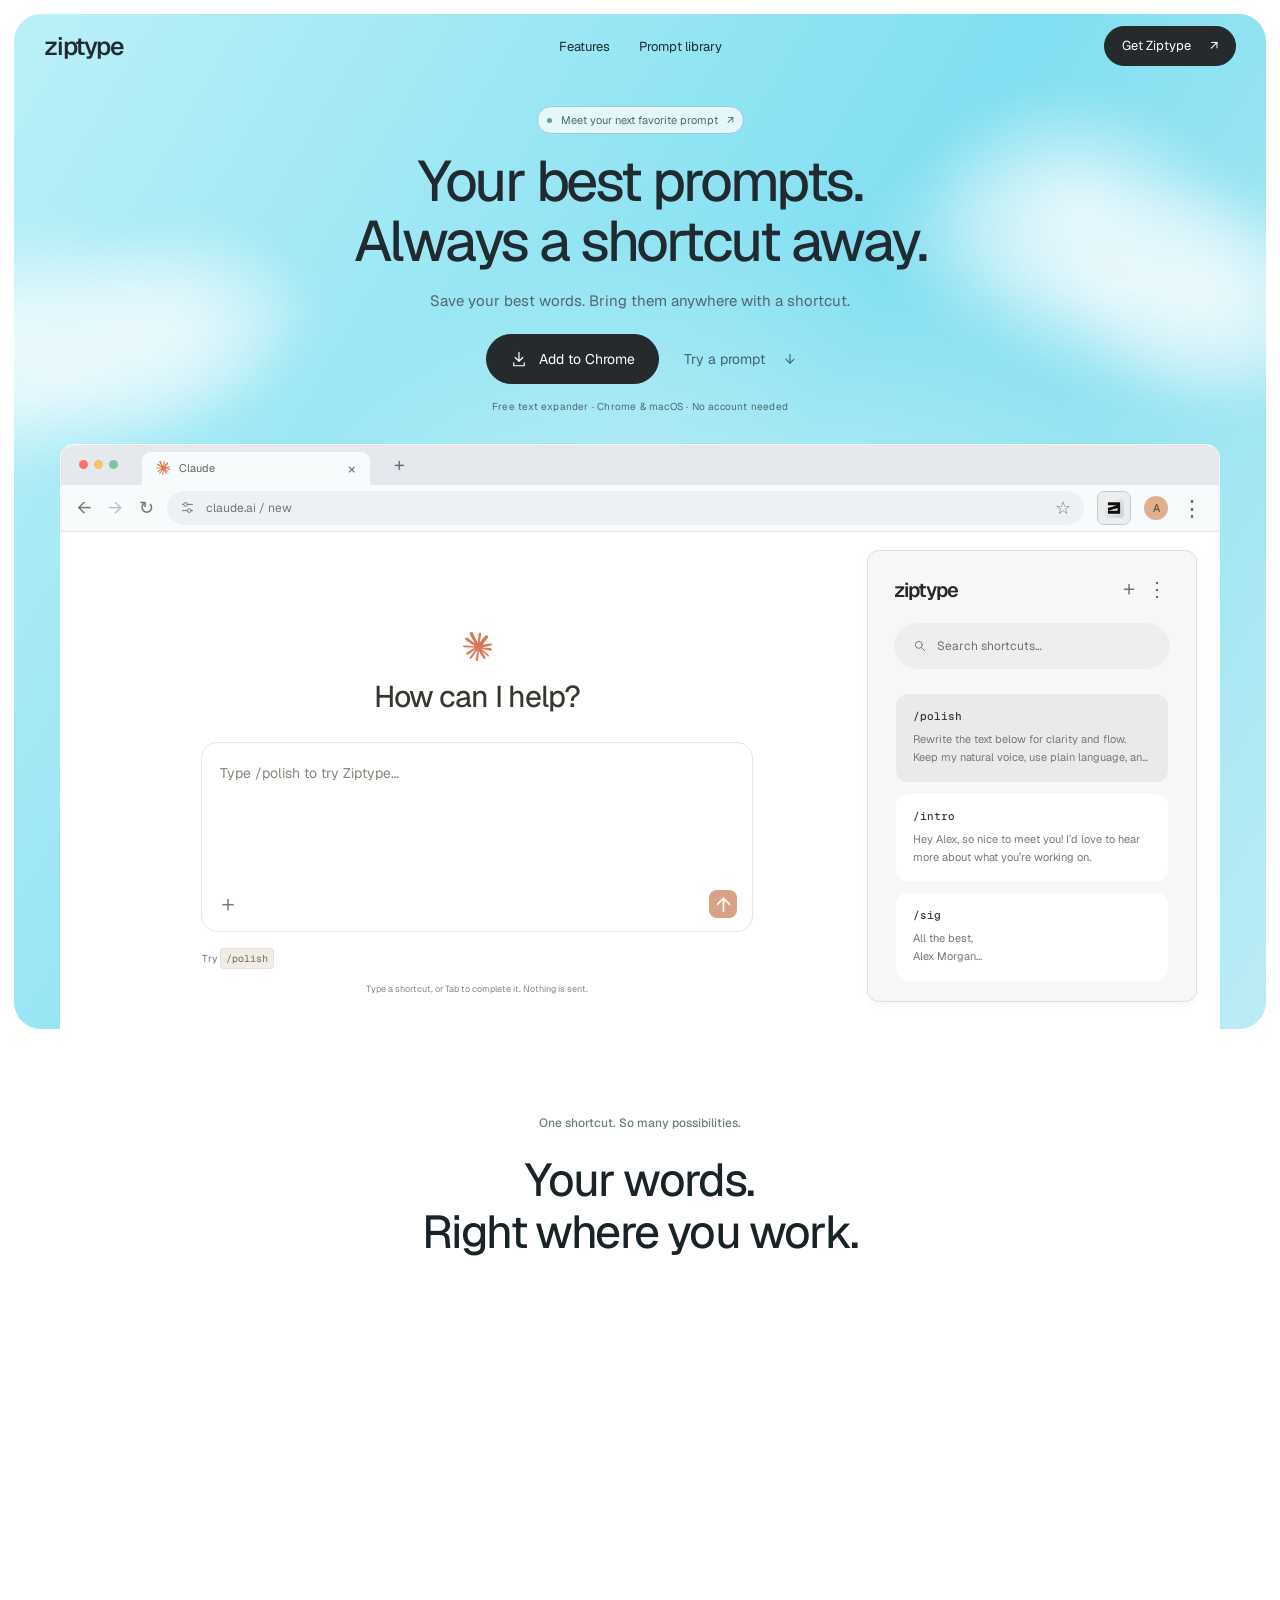
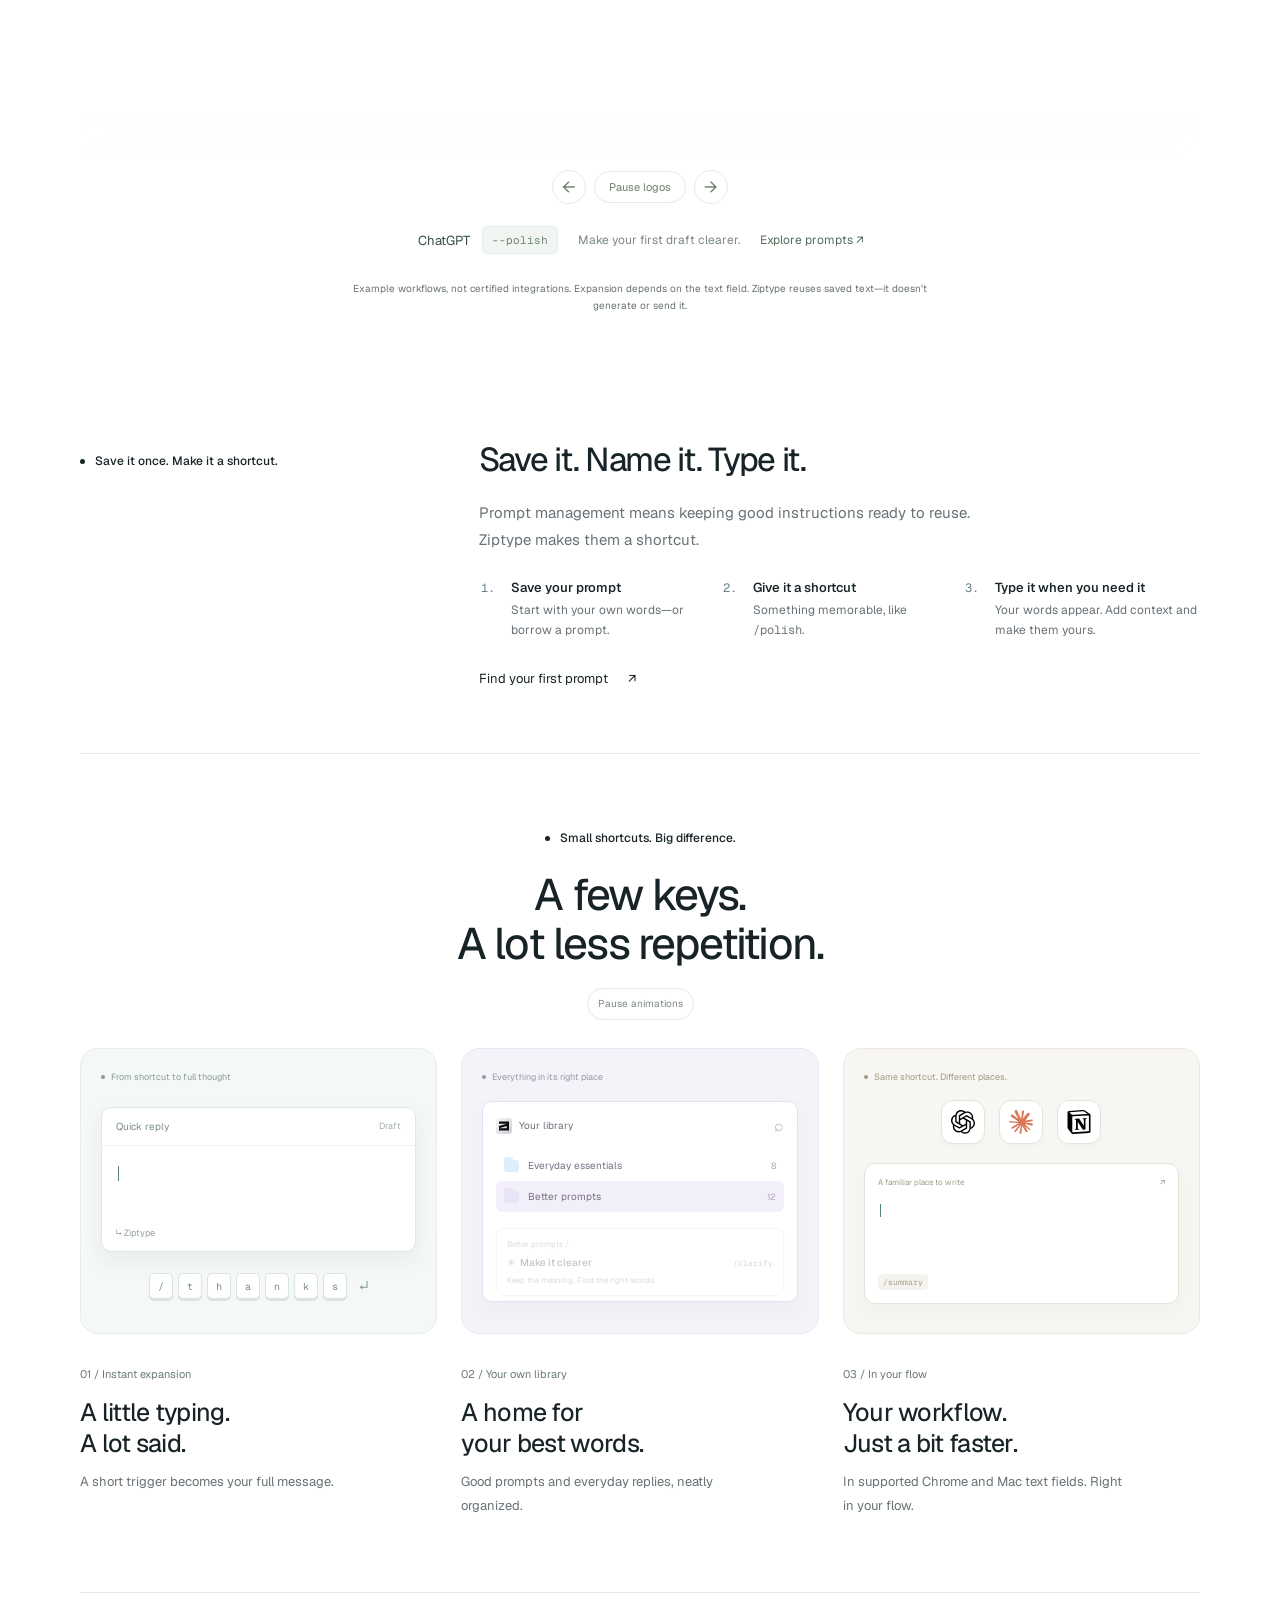
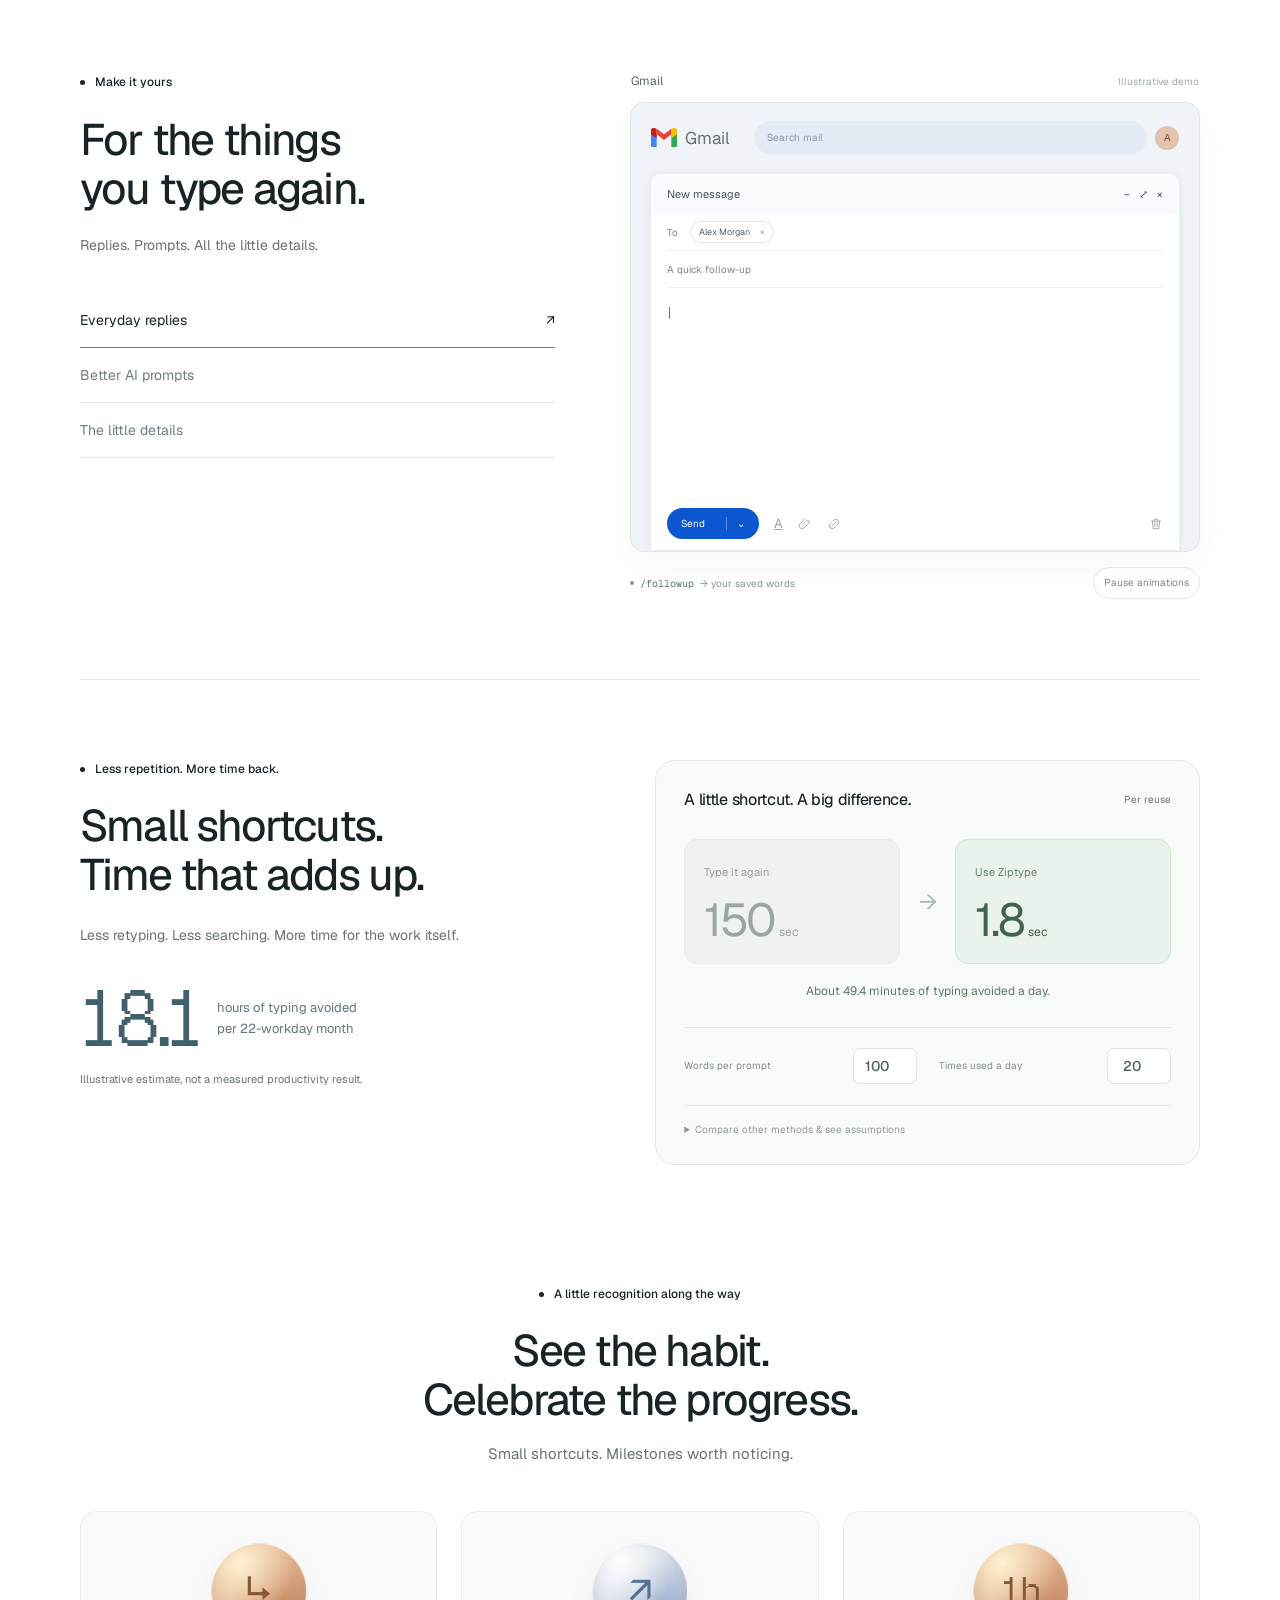
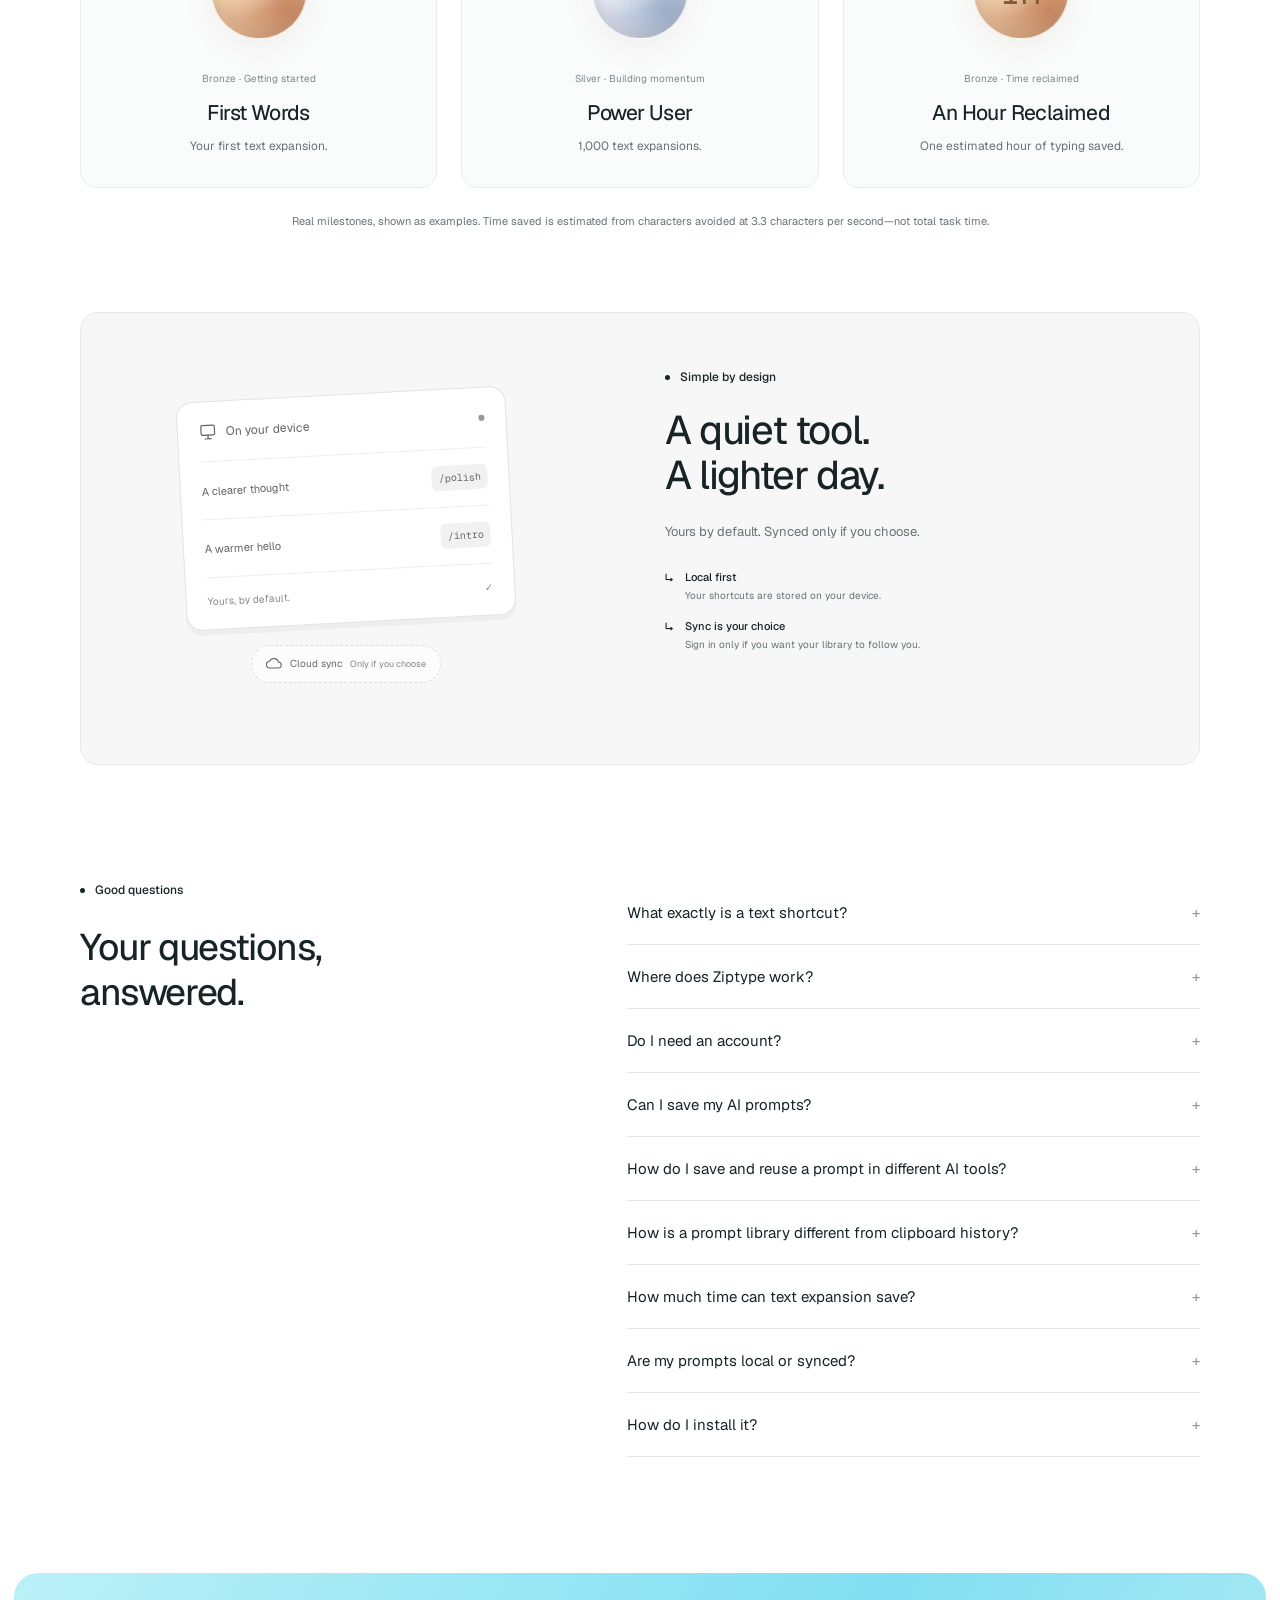
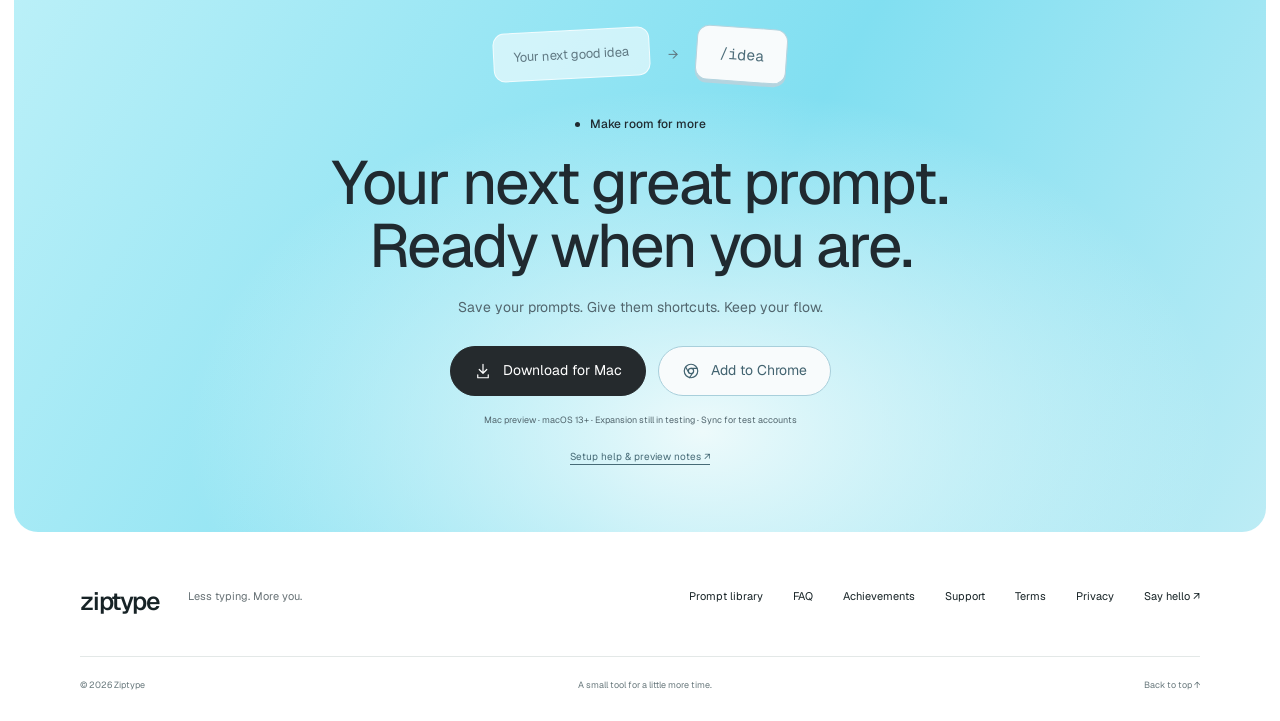
==== index.html @ 4f3566ea "Simplify Mac installer to a compact drag-and-drop layout" ====
<!doctype html>
<html lang="en">
<head>
<meta charset="utf-8"><meta name="viewport" content="width=device-width, initial-scale=1">
<meta name="theme-color" content="#9de8f5">
<title>Ziptype — Free Text Expander & AI Prompt Library</title>
<meta name="description" content="Save AI prompts as shortcuts and reuse them across your workflow. Ziptype is a free text expander for Chrome and macOS, with folders and time-saving stats.">
<meta property="og:title" content="Ziptype — Free Text Expander & AI Prompt Library">
<meta property="og:description" content="Save your best prompts once. Reuse them with a shortcut in supported AI chats, emails, documents, and code editors.">
<meta property="og:type" content="website"><meta property="og:site_name" content="Ziptype">
<meta property="og:url" content="https://ziptype.app/"><meta property="og:image" content="https://ziptype.app/icon.png">
<meta name="twitter:card" content="summary"><meta name="twitter:title" content="Ziptype — Free Text Expander & AI Prompt Library">
<meta name="twitter:description" content="One prompt library. A shortcut to reuse it across your workflow.">
<meta name="twitter:image" content="https://ziptype.app/icon.png">
<meta name="robots" content="index,follow,max-image-preview:large">
<link rel="canonical" href="https://ziptype.app/">
<link rel="preload" href="fonts/Geist-Variable.woff2" as="font" type="font/woff2" crossorigin>
<link rel="icon" href="favicon.png" type="image/png"><link rel="stylesheet" href="style.css"><link rel="stylesheet" href="showcase.css"><script src="navigation.js" defer></script><script src="script.js" defer></script><script src="logo-playground.js" defer></script>
<script type="application/ld+json">
{
  "@context": "https://schema.org",
  "@graph": [
    {
      "@type": "WebSite",
      "@id": "https://ziptype.app/#website",
      "url": "https://ziptype.app/",
      "name": "Ziptype",
      "inLanguage": "en"
    },
    {
      "@type": "SoftwareApplication",
      "@id": "https://ziptype.app/#software",
      "name": "Ziptype",
      "url": "https://ziptype.app/",
      "description": "A free text expander and reusable AI prompt library for Chrome and macOS. Save text as shortcuts, organize it into folders, and track expansions and estimated typing time saved.",
      "applicationCategory": "ProductivityApplication",
      "operatingSystem": "Chrome, macOS",
      "isAccessibleForFree": true,
      "offers": {
        "@type": "Offer",
        "price": "0",
        "priceCurrency": "USD"
      },
      "installUrl": "https://chromewebstore.google.com/detail/fdcgeibjbednamedpidnloapalmmkgka",
      "sameAs": [
        "https://chromewebstore.google.com/detail/fdcgeibjbednamedpidnloapalmmkgka"
      ],
      "featureList": [
        "Text expansion",
        "Reusable AI prompt library",
        "Folders",
        "Optional cloud sync",
        "Estimated typing-time statistics",
        "Achievements"
      ]
    }
  ]
}
</script>
</head>
<body>
<a class="skip-link" href="#main">Skip to content</a>
<main id="main">
<section class="hero sky" aria-labelledby="hero-title">
<div class="cloud cloud-one" aria-hidden="true"></div><div class="cloud cloud-two" aria-hidden="true"></div><div class="cloud cloud-three" aria-hidden="true"></div>
<header class="header">
<a class="wordmark" href="index.html" aria-label="Ziptype home">ziptype</a>
<nav class="desktop-nav" aria-label="Main navigation"><a href="index.html">Features</a><a href="prompts.html">Prompt library</a></nav>
<div class="header-actions"><a class="button button-small" href="#download">Get Ziptype <span aria-hidden="true">↗</span></a><button class="menu-toggle" aria-label="Open menu" aria-expanded="false" aria-controls="mobile-menu"><span></span><span></span></button></div>
<nav class="mobile-nav" id="mobile-menu" aria-label="Mobile navigation" hidden><a href="index.html">Features</a><a href="prompts.html">Prompt library</a><a href="#applications">Your apps</a><a href="#faq">FAQ</a></nav>
</header>
<div class="hero-copy">
<a class="eyebrow-pill" href="prompts.html"><span class="status-dot"></span> Meet your next favorite prompt <span aria-hidden="true">↗</span></a>
<h1 id="hero-title">Your best prompts.<br>Always a shortcut away.</h1>
<p>Save your best words. Bring them anywhere with a shortcut.</p>
<div class="hero-cta"><a class="button" href="https://chromewebstore.google.com/detail/fdcgeibjbednamedpidnloapalmmkgka" data-conversion="chrome_store"><svg class="icon" viewBox="0 0 24 24" aria-hidden="true"><path d="M12 3v12m-5-5 5 5 5-5M5 17v4h14v-4"/></svg> Add to Chrome</a><a class="text-link" href="#demo">Try a prompt <span aria-hidden="true">↓</span></a></div>
<p class="hero-meta">Free text expander · Chrome &amp; macOS · No account needed</p>
</div>
<div class="hero-browser-crop">
<div class="product-window chrome-demo" id="demo" aria-label="Interactive Claude-style page with the Ziptype extension">
<div class="chrome-tabs" aria-hidden="true"><div class="traffic-lights"><i></i><i></i><i></i></div><div class="chrome-tab"><img src="assets/apps/claude-color.svg" alt="" width="14" height="14"> Claude <span>×</span></div><span class="new-tab">+</span></div>
<div class="chrome-toolbar"><div class="chrome-navigation" aria-hidden="true"><span>←</span><span>→</span><span>↻</span></div><div class="chrome-address"><svg class="icon" viewBox="0 0 24 24" aria-hidden="true"><path d="M4 7h16M4 17h16"/><circle cx="9" cy="7" r="3" fill="#edf0f5"/><circle cx="15" cy="17" r="3" fill="#edf0f5"/></svg><span>claude.ai / new</span><span aria-hidden="true">☆</span></div><button id="extension-toggle" class="extension-toggle" aria-expanded="true" aria-controls="extension-popup" aria-label="Close Ziptype extension demo"><img src="favicon.png" alt="" width="20" height="20"></button><span class="chrome-profile" aria-hidden="true">A</span><span class="chrome-more" aria-hidden="true">⋮</span></div>
<div class="chrome-page minimal-claude">
<div class="playground-page"><div class="demo-main">
<img class="claude-spark" src="assets/apps/claude-color.svg" alt="" width="38" height="38"><h2 id="demo-title">How can I help?</h2><span class="sr-only" id="demo-context">Your best prompt, ready to reuse</span>
<div class="message-card"><label class="sr-only" for="demo-editor">Try a shortcut in this demo</label><div class="demo-editor-stack"><div class="demo-ghost" id="demo-ghost" aria-hidden="true" hidden><span id="ghost-before"></span><span id="ghost-text"></span><span id="ghost-after"></span></div><textarea id="demo-editor" spellcheck="false" placeholder="Type /polish to try Ziptype…" aria-describedby="demo-hint demo-disclaimer demo-status"></textarea></div><div class="claude-composer-tools"><span aria-hidden="true">＋</span><button id="accept-suggestion" class="accept-suggestion" hidden><kbd>Tab</kbd> Complete <span aria-hidden="true">↹</span></button><span class="claude-send" aria-hidden="true">↑</span></div></div>
<div class="demo-controls"><p id="demo-hint">Try <kbd>/polish</kbd></p><button id="demo-reset" class="demo-reset" hidden>Try again ↻</button></div><p class="demo-disclaimer" id="demo-disclaimer">Type a shortcut, or Tab to complete it. Nothing is sent.</p><p class="sr-only" id="demo-status" role="status" aria-live="polite"></p>
</div></div>
<aside class="extension-popup original-extension light-extension" id="extension-popup" aria-label="Ziptype extension demo">
<div class="extension-heading"><span><svg viewBox="0 0 160 144" width="20" height="18" aria-hidden="true"><path d="M124.731 0V.051H0v35.987h124.731L0 72.026V144h124.731v-.051H160V0ZM0 108.013l124.731-35.987v35.987Z" fill="currentColor"/></svg>ziptype</span><div class="extension-header-tools"><span aria-hidden="true"><svg class="icon" viewBox="0 0 24 24"><circle cx="12" cy="8" r="4"/><path d="M4 21v-2a6 6 0 0 1 6-6h4a6 6 0 0 1 6 6v2"/></svg></span><a href="#achievements" aria-label="View Ziptype achievements"><svg class="icon" viewBox="0 0 24 24" aria-hidden="true"><path d="M7 3h10v6a5 5 0 0 1-10 0V3Zm0 2H3v3a4 4 0 0 0 4 4m10-7h4v3a4 4 0 0 1-4 4M12 14v6m-5 1h10"/></svg></a><span aria-hidden="true">＋</span><button id="extension-more" class="icon-button" aria-label="Extension preview options" aria-expanded="false" aria-controls="extension-menu">⋮</button></div>
<div class="extension-menu" id="extension-menu" hidden><a href="prompts.html">Browse prompt library ↗</a><button id="extension-close">Close preview</button></div></div>
<div class="extension-search"><svg class="icon" viewBox="0 0 24 24" aria-hidden="true"><circle cx="10" cy="10" r="6"/><path d="m15 15 5 5"/></svg><input id="snippet-search" type="search" placeholder="Search shortcuts…" aria-label="Search demo shortcuts" autocomplete="off"></div>
<span class="sr-only" id="snippet-count" role="status">3 saved</span>
<div class="extension-library">
<div class="snippet-list" aria-label="Choose an example"><button class="snippet active" data-example="prompt" aria-pressed="true"><code>/polish</code><span>Rewrite the text below for clarity and flow. Keep my natural voice, use plain language, and make every sentence earn its place.</span></button><button class="snippet" data-example="intro" aria-pressed="false"><code>/intro</code><span>Hey Alex, so nice to meet you! I’d love to hear more about what you’re working on.</span></button><button class="snippet" data-example="signature" aria-pressed="false"><code>/sig</code><span>All the best,<br>Alex Morgan<br>Product Designer</span></button></div>
<p class="search-empty" id="snippet-empty" hidden>No shortcuts found.</p></div>
<div class="extension-demo-label">Preview · Select a shortcut to try it</div>
</aside></div></div></div>
</section>

<section class="applications section-wrap" id="applications" aria-labelledby="applications-title">
<div class="section-heading"><div class="section-label">One shortcut. So many possibilities.</div><h2 id="applications-title">Your words.<br>Right where you work.</h2></div>
<div class="logo-playground logo-marquee" id="logo-playground" role="region" tabindex="0" aria-label="Apps and creative tools. Use left and right arrows to browse."><div class="logo-scene"><div class="logo-lane"><div class="logo-track" style="--duration:55s"><ul class="logo-set" aria-label="AI tools"><li><button class="warp-tile is-selected" data-app-name="ChatGPT" data-category="writing" data-shortcut="--polish" data-description="Make your first draft clearer." aria-label="ChatGPT prompt example" aria-pressed="true"><span class="tile-surface"><img src="assets/apps/openai.svg" alt="" width="48" height="48" loading="lazy"><span class="tile-tooltip">ChatGPT</span></span></button></li><li><button class="warp-tile " data-app-name="Claude" data-category="writing" data-shortcut="--outline" data-description="Give your next idea a little structure." aria-label="Claude prompt example" aria-pressed="false"><span class="tile-surface"><img src="assets/apps/claude-color.svg" alt="" width="48" height="48" loading="lazy"><span class="tile-tooltip">Claude</span></span></button></li><li><button class="warp-tile " data-app-name="Gemini" data-category="research" data-shortcut="--research" data-description="Turn a big question into a research plan." aria-label="Gemini prompt example" aria-pressed="false"><span class="tile-surface"><img src="assets/apps/gemini-color.svg" alt="" width="48" height="48" loading="lazy"><span class="tile-tooltip">Gemini</span></span></button></li><li><button class="warp-tile " data-app-name="Perplexity" data-category="research" data-shortcut="--sources" data-description="Ask for evidence, not just an answer." aria-label="Perplexity prompt example" aria-pressed="false"><span class="tile-surface"><img src="assets/apps/perplexity-color.svg" alt="" width="48" height="48" loading="lazy"><span class="tile-tooltip">Perplexity</span></span></button></li><li><button class="warp-tile " data-app-name="Poe" data-category="writing" data-shortcut="--tone" data-description="Keep your voice across different models." aria-label="Poe prompt example" aria-pressed="false"><span class="tile-surface"><img src="assets/apps/poe-color.svg" alt="" width="48" height="48" loading="lazy"><span class="tile-tooltip">Poe</span></span></button></li><li><button class="warp-tile " data-app-name="OpenRouter" data-category="code" data-shortcut="--review" data-description="Carry your code-review checklist between models." aria-label="OpenRouter prompt example" aria-pressed="false"><span class="tile-surface"><img src="assets/apps/openrouter.svg" alt="" width="48" height="48" loading="lazy"><span class="tile-tooltip">OpenRouter</span></span></button></li></ul><ul class="logo-set logo-duplicate" aria-hidden="true"><li><button tabindex="-1" class="warp-tile is-selected" data-app-name="ChatGPT" data-category="writing" data-shortcut="--polish" data-description="Make your first draft clearer." aria-label="ChatGPT prompt example" aria-pressed="true"><span class="tile-surface"><img src="assets/apps/openai.svg" alt="" width="48" height="48" loading="lazy"><span class="tile-tooltip">ChatGPT</span></span></button></li><li><button tabindex="-1" class="warp-tile " data-app-name="Claude" data-category="writing" data-shortcut="--outline" data-description="Give your next idea a little structure." aria-label="Claude prompt example" aria-pressed="false"><span class="tile-surface"><img src="assets/apps/claude-color.svg" alt="" width="48" height="48" loading="lazy"><span class="tile-tooltip">Claude</span></span></button></li><li><button tabindex="-1" class="warp-tile " data-app-name="Gemini" data-category="research" data-shortcut="--research" data-description="Turn a big question into a research plan." aria-label="Gemini prompt example" aria-pressed="false"><span class="tile-surface"><img src="assets/apps/gemini-color.svg" alt="" width="48" height="48" loading="lazy"><span class="tile-tooltip">Gemini</span></span></button></li><li><button tabindex="-1" class="warp-tile " data-app-name="Perplexity" data-category="research" data-shortcut="--sources" data-description="Ask for evidence, not just an answer." aria-label="Perplexity prompt example" aria-pressed="false"><span class="tile-surface"><img src="assets/apps/perplexity-color.svg" alt="" width="48" height="48" loading="lazy"><span class="tile-tooltip">Perplexity</span></span></button></li><li><button tabindex="-1" class="warp-tile " data-app-name="Poe" data-category="writing" data-shortcut="--tone" data-description="Keep your voice across different models." aria-label="Poe prompt example" aria-pressed="false"><span class="tile-surface"><img src="assets/apps/poe-color.svg" alt="" width="48" height="48" loading="lazy"><span class="tile-tooltip">Poe</span></span></button></li><li><button tabindex="-1" class="warp-tile " data-app-name="OpenRouter" data-category="code" data-shortcut="--review" data-description="Carry your code-review checklist between models." aria-label="OpenRouter prompt example" aria-pressed="false"><span class="tile-surface"><img src="assets/apps/openrouter.svg" alt="" width="48" height="48" loading="lazy"><span class="tile-tooltip">OpenRouter</span></span></button></li></ul><ul class="logo-set logo-duplicate" aria-hidden="true"><li><button tabindex="-1" class="warp-tile is-selected" data-app-name="ChatGPT" data-category="writing" data-shortcut="--polish" data-description="Make your first draft clearer." aria-label="ChatGPT prompt example" aria-pressed="true"><span class="tile-surface"><img src="assets/apps/openai.svg" alt="" width="48" height="48" loading="lazy"><span class="tile-tooltip">ChatGPT</span></span></button></li><li><button tabindex="-1" class="warp-tile " data-app-name="Claude" data-category="writing" data-shortcut="--outline" data-description="Give your next idea a little structure." aria-label="Claude prompt example" aria-pressed="false"><span class="tile-surface"><img src="assets/apps/claude-color.svg" alt="" width="48" height="48" loading="lazy"><span class="tile-tooltip">Claude</span></span></button></li><li><button tabindex="-1" class="warp-tile " data-app-name="Gemini" data-category="research" data-shortcut="--research" data-description="Turn a big question into a research plan." aria-label="Gemini prompt example" aria-pressed="false"><span class="tile-surface"><img src="assets/apps/gemini-color.svg" alt="" width="48" height="48" loading="lazy"><span class="tile-tooltip">Gemini</span></span></button></li><li><button tabindex="-1" class="warp-tile " data-app-name="Perplexity" data-category="research" data-shortcut="--sources" data-description="Ask for evidence, not just an answer." aria-label="Perplexity prompt example" aria-pressed="false"><span class="tile-surface"><img src="assets/apps/perplexity-color.svg" alt="" width="48" height="48" loading="lazy"><span class="tile-tooltip">Perplexity</span></span></button></li><li><button tabindex="-1" class="warp-tile " data-app-name="Poe" data-category="writing" data-shortcut="--tone" data-description="Keep your voice across different models." aria-label="Poe prompt example" aria-pressed="false"><span class="tile-surface"><img src="assets/apps/poe-color.svg" alt="" width="48" height="48" loading="lazy"><span class="tile-tooltip">Poe</span></span></button></li><li><button tabindex="-1" class="warp-tile " data-app-name="OpenRouter" data-category="code" data-shortcut="--review" data-description="Carry your code-review checklist between models." aria-label="OpenRouter prompt example" aria-pressed="false"><span class="tile-surface"><img src="assets/apps/openrouter.svg" alt="" width="48" height="48" loading="lazy"><span class="tile-tooltip">OpenRouter</span></span></button></li></ul></div></div><div class="logo-lane"><div class="logo-track" style="--duration:67s"><ul class="logo-set" aria-label="Creative tools"><li><button class="warp-tile" data-app-name="Picsart" data-category="image" data-shortcut="--artdirection" data-description="Keep your creative direction ready." aria-label="Picsart prompt example" aria-pressed="false"><span class="tile-surface"><img src="assets/apps/picsart.svg" alt="" width="48" height="48" loading="lazy"><span class="tile-tooltip">Picsart</span></span></button></li><li><button class="warp-tile" data-app-name="OpenArt" data-category="image" data-shortcut="--portrait" data-description="Start with a reusable visual brief." aria-label="OpenArt prompt example" aria-pressed="false"><span class="tile-surface"><img src="assets/apps/openart.svg" alt="" width="48" height="48" loading="lazy"><span class="tile-tooltip">OpenArt</span></span></button></li><li><button class="warp-tile" data-app-name="Recraft" data-category="image" data-shortcut="--productshot" data-description="Give your next design a consistent starting point." aria-label="Recraft prompt example" aria-pressed="false"><span class="tile-surface"><img src="assets/apps/recraft.svg" alt="" width="48" height="48" loading="lazy"><span class="tile-tooltip">Recraft</span></span></button></li><li><button class="warp-tile" data-app-name="Ideogram" data-category="image" data-shortcut="--artdirection" data-description="Reuse your favorite visual direction." aria-label="Ideogram prompt example" aria-pressed="false"><span class="tile-surface"><img src="assets/apps/ideogram.svg" alt="" width="48" height="48" loading="lazy"><span class="tile-tooltip">Ideogram</span></span></button></li><li><button class="warp-tile " data-app-name="Midjourney" data-category="image" data-shortcut="--portrait" data-description="Keep a favorite visual direction ready." aria-label="Midjourney prompt example" aria-pressed="false"><span class="tile-surface"><img src="assets/apps/midjourney.svg" alt="" width="48" height="48" loading="lazy"><span class="tile-tooltip">Midjourney</span></span></button></li><li><button class="warp-tile " data-app-name="FLUX" data-category="image" data-shortcut="--productshot" data-description="Reuse a detailed product-photography brief." aria-label="FLUX prompt example" aria-pressed="false"><span class="tile-surface"><img src="assets/apps/flux.svg" alt="" width="48" height="48" loading="lazy"><span class="tile-tooltip">FLUX</span></span></button></li><li><button class="warp-tile " data-app-name="Runway" data-category="video" data-shortcut="--shot" data-description="Start with a clear camera and motion brief." aria-label="Runway prompt example" aria-pressed="false"><span class="tile-surface"><img src="assets/apps/runway.svg" alt="" width="48" height="48" loading="lazy"><span class="tile-tooltip">Runway</span></span></button></li><li><button class="warp-tile " data-app-name="Kling" data-category="video" data-shortcut="--motion" data-description="Describe the movement. Keep the details." aria-label="Kling prompt example" aria-pressed="false"><span class="tile-surface"><img src="assets/apps/kling-color.svg" alt="" width="48" height="48" loading="lazy"><span class="tile-tooltip">Kling</span></span></button></li></ul><ul class="logo-set logo-duplicate" aria-hidden="true"><li><button tabindex="-1" class="warp-tile" data-app-name="Picsart" data-category="image" data-shortcut="--artdirection" data-description="Keep your creative direction ready." aria-label="Picsart prompt example" aria-pressed="false"><span class="tile-surface"><img src="assets/apps/picsart.svg" alt="" width="48" height="48" loading="lazy"><span class="tile-tooltip">Picsart</span></span></button></li><li><button tabindex="-1" class="warp-tile" data-app-name="OpenArt" data-category="image" data-shortcut="--portrait" data-description="Start with a reusable visual brief." aria-label="OpenArt prompt example" aria-pressed="false"><span class="tile-surface"><img src="assets/apps/openart.svg" alt="" width="48" height="48" loading="lazy"><span class="tile-tooltip">OpenArt</span></span></button></li><li><button tabindex="-1" class="warp-tile" data-app-name="Recraft" data-category="image" data-shortcut="--productshot" data-description="Give your next design a consistent starting point." aria-label="Recraft prompt example" aria-pressed="false"><span class="tile-surface"><img src="assets/apps/recraft.svg" alt="" width="48" height="48" loading="lazy"><span class="tile-tooltip">Recraft</span></span></button></li><li><button tabindex="-1" class="warp-tile" data-app-name="Ideogram" data-category="image" data-shortcut="--artdirection" data-description="Reuse your favorite visual direction." aria-label="Ideogram prompt example" aria-pressed="false"><span class="tile-surface"><img src="assets/apps/ideogram.svg" alt="" width="48" height="48" loading="lazy"><span class="tile-tooltip">Ideogram</span></span></button></li><li><button tabindex="-1" class="warp-tile " data-app-name="Midjourney" data-category="image" data-shortcut="--portrait" data-description="Keep a favorite visual direction ready." aria-label="Midjourney prompt example" aria-pressed="false"><span class="tile-surface"><img src="assets/apps/midjourney.svg" alt="" width="48" height="48" loading="lazy"><span class="tile-tooltip">Midjourney</span></span></button></li><li><button tabindex="-1" class="warp-tile " data-app-name="FLUX" data-category="image" data-shortcut="--productshot" data-description="Reuse a detailed product-photography brief." aria-label="FLUX prompt example" aria-pressed="false"><span class="tile-surface"><img src="assets/apps/flux.svg" alt="" width="48" height="48" loading="lazy"><span class="tile-tooltip">FLUX</span></span></button></li><li><button tabindex="-1" class="warp-tile " data-app-name="Runway" data-category="video" data-shortcut="--shot" data-description="Start with a clear camera and motion brief." aria-label="Runway prompt example" aria-pressed="false"><span class="tile-surface"><img src="assets/apps/runway.svg" alt="" width="48" height="48" loading="lazy"><span class="tile-tooltip">Runway</span></span></button></li><li><button tabindex="-1" class="warp-tile " data-app-name="Kling" data-category="video" data-shortcut="--motion" data-description="Describe the movement. Keep the details." aria-label="Kling prompt example" aria-pressed="false"><span class="tile-surface"><img src="assets/apps/kling-color.svg" alt="" width="48" height="48" loading="lazy"><span class="tile-tooltip">Kling</span></span></button></li></ul><ul class="logo-set logo-duplicate" aria-hidden="true"><li><button tabindex="-1" class="warp-tile" data-app-name="Picsart" data-category="image" data-shortcut="--artdirection" data-description="Keep your creative direction ready." aria-label="Picsart prompt example" aria-pressed="false"><span class="tile-surface"><img src="assets/apps/picsart.svg" alt="" width="48" height="48" loading="lazy"><span class="tile-tooltip">Picsart</span></span></button></li><li><button tabindex="-1" class="warp-tile" data-app-name="OpenArt" data-category="image" data-shortcut="--portrait" data-description="Start with a reusable visual brief." aria-label="OpenArt prompt example" aria-pressed="false"><span class="tile-surface"><img src="assets/apps/openart.svg" alt="" width="48" height="48" loading="lazy"><span class="tile-tooltip">OpenArt</span></span></button></li><li><button tabindex="-1" class="warp-tile" data-app-name="Recraft" data-category="image" data-shortcut="--productshot" data-description="Give your next design a consistent starting point." aria-label="Recraft prompt example" aria-pressed="false"><span class="tile-surface"><img src="assets/apps/recraft.svg" alt="" width="48" height="48" loading="lazy"><span class="tile-tooltip">Recraft</span></span></button></li><li><button tabindex="-1" class="warp-tile" data-app-name="Ideogram" data-category="image" data-shortcut="--artdirection" data-description="Reuse your favorite visual direction." aria-label="Ideogram prompt example" aria-pressed="false"><span class="tile-surface"><img src="assets/apps/ideogram.svg" alt="" width="48" height="48" loading="lazy"><span class="tile-tooltip">Ideogram</span></span></button></li><li><button tabindex="-1" class="warp-tile " data-app-name="Midjourney" data-category="image" data-shortcut="--portrait" data-description="Keep a favorite visual direction ready." aria-label="Midjourney prompt example" aria-pressed="false"><span class="tile-surface"><img src="assets/apps/midjourney.svg" alt="" width="48" height="48" loading="lazy"><span class="tile-tooltip">Midjourney</span></span></button></li><li><button tabindex="-1" class="warp-tile " data-app-name="FLUX" data-category="image" data-shortcut="--productshot" data-description="Reuse a detailed product-photography brief." aria-label="FLUX prompt example" aria-pressed="false"><span class="tile-surface"><img src="assets/apps/flux.svg" alt="" width="48" height="48" loading="lazy"><span class="tile-tooltip">FLUX</span></span></button></li><li><button tabindex="-1" class="warp-tile " data-app-name="Runway" data-category="video" data-shortcut="--shot" data-description="Start with a clear camera and motion brief." aria-label="Runway prompt example" aria-pressed="false"><span class="tile-surface"><img src="assets/apps/runway.svg" alt="" width="48" height="48" loading="lazy"><span class="tile-tooltip">Runway</span></span></button></li><li><button tabindex="-1" class="warp-tile " data-app-name="Kling" data-category="video" data-shortcut="--motion" data-description="Describe the movement. Keep the details." aria-label="Kling prompt example" aria-pressed="false"><span class="tile-surface"><img src="assets/apps/kling-color.svg" alt="" width="48" height="48" loading="lazy"><span class="tile-tooltip">Kling</span></span></button></li></ul></div></div><div class="logo-lane"><div class="logo-track" style="--duration:61s"><ul class="logo-set" aria-label="Everyday apps"><li><button class="warp-tile " data-app-name="Suno" data-category="audio" data-shortcut="--music" data-description="Keep your sound, mood, and arrangement in reach." aria-label="Suno prompt example" aria-pressed="false"><span class="tile-surface"><img src="assets/apps/suno.svg" alt="" width="48" height="48" loading="lazy"><span class="tile-tooltip">Suno</span></span></button></li><li><button class="warp-tile " data-app-name="ElevenLabs" data-category="audio" data-shortcut="--voice" data-description="Bring a consistent voice brief to your next script." aria-label="ElevenLabs prompt example" aria-pressed="false"><span class="tile-surface"><img src="assets/apps/elevenlabs.svg" alt="" width="48" height="48" loading="lazy"><span class="tile-tooltip">ElevenLabs</span></span></button></li><li><button class="warp-tile " data-app-name="Cursor" data-category="code" data-shortcut="--debug" data-description="Get from an error to a testable explanation." aria-label="Cursor prompt example" aria-pressed="false"><span class="tile-surface"><img src="assets/apps/cursor.svg" alt="" width="48" height="48" loading="lazy"><span class="tile-tooltip">Cursor</span></span></button></li><li><button class="warp-tile " data-app-name="Copilot" data-category="code" data-shortcut="--tests" data-description="Ask for the edge cases worth testing." aria-label="Copilot prompt example" aria-pressed="false"><span class="tile-surface"><img src="assets/apps/copilot-color.svg" alt="" width="48" height="48" loading="lazy"><span class="tile-tooltip">Copilot</span></span></button></li><li><button class="warp-tile " data-app-name="Notion" data-category="work" data-shortcut="--meeting" data-description="Turn rough meeting notes into clear next steps." aria-label="Notion prompt example" aria-pressed="false"><span class="tile-surface"><img src="assets/apps/notion.svg" alt="" width="48" height="48" loading="lazy"><span class="tile-tooltip">Notion</span></span></button></li><li><button class="warp-tile " data-app-name="Gmail" data-category="work" data-shortcut="--reply" data-description="A thoughtful reply without starting from zero." aria-label="Gmail prompt example" aria-pressed="false"><span class="tile-surface"><img src="assets/apps/gmail.svg" alt="" width="48" height="48" loading="lazy"><span class="tile-tooltip">Gmail</span></span></button></li><li><button class="warp-tile " data-app-name="Google Docs" data-category="writing" data-shortcut="--shorten" data-description="Say the same thing in fewer words." aria-label="Google Docs prompt example" aria-pressed="false"><span class="tile-surface"><img src="assets/apps/google-docs.svg" alt="" width="48" height="48" loading="lazy"><span class="tile-tooltip">Google Docs</span></span></button></li><li><button class="warp-tile " data-app-name="Figma" data-category="work" data-shortcut="--brief" data-description="Give your next project a clearer brief." aria-label="Figma prompt example" aria-pressed="false"><span class="tile-surface"><img src="assets/apps/figma-color.svg" alt="" width="48" height="48" loading="lazy"><span class="tile-tooltip">Figma</span></span></button></li></ul><ul class="logo-set logo-duplicate" aria-hidden="true"><li><button tabindex="-1" class="warp-tile " data-app-name="Suno" data-category="audio" data-shortcut="--music" data-description="Keep your sound, mood, and arrangement in reach." aria-label="Suno prompt example" aria-pressed="false"><span class="tile-surface"><img src="assets/apps/suno.svg" alt="" width="48" height="48" loading="lazy"><span class="tile-tooltip">Suno</span></span></button></li><li><button tabindex="-1" class="warp-tile " data-app-name="ElevenLabs" data-category="audio" data-shortcut="--voice" data-description="Bring a consistent voice brief to your next script." aria-label="ElevenLabs prompt example" aria-pressed="false"><span class="tile-surface"><img src="assets/apps/elevenlabs.svg" alt="" width="48" height="48" loading="lazy"><span class="tile-tooltip">ElevenLabs</span></span></button></li><li><button tabindex="-1" class="warp-tile " data-app-name="Cursor" data-category="code" data-shortcut="--debug" data-description="Get from an error to a testable explanation." aria-label="Cursor prompt example" aria-pressed="false"><span class="tile-surface"><img src="assets/apps/cursor.svg" alt="" width="48" height="48" loading="lazy"><span class="tile-tooltip">Cursor</span></span></button></li><li><button tabindex="-1" class="warp-tile " data-app-name="Copilot" data-category="code" data-shortcut="--tests" data-description="Ask for the edge cases worth testing." aria-label="Copilot prompt example" aria-pressed="false"><span class="tile-surface"><img src="assets/apps/copilot-color.svg" alt="" width="48" height="48" loading="lazy"><span class="tile-tooltip">Copilot</span></span></button></li><li><button tabindex="-1" class="warp-tile " data-app-name="Notion" data-category="work" data-shortcut="--meeting" data-description="Turn rough meeting notes into clear next steps." aria-label="Notion prompt example" aria-pressed="false"><span class="tile-surface"><img src="assets/apps/notion.svg" alt="" width="48" height="48" loading="lazy"><span class="tile-tooltip">Notion</span></span></button></li><li><button tabindex="-1" class="warp-tile " data-app-name="Gmail" data-category="work" data-shortcut="--reply" data-description="A thoughtful reply without starting from zero." aria-label="Gmail prompt example" aria-pressed="false"><span class="tile-surface"><img src="assets/apps/gmail.svg" alt="" width="48" height="48" loading="lazy"><span class="tile-tooltip">Gmail</span></span></button></li><li><button tabindex="-1" class="warp-tile " data-app-name="Google Docs" data-category="writing" data-shortcut="--shorten" data-description="Say the same thing in fewer words." aria-label="Google Docs prompt example" aria-pressed="false"><span class="tile-surface"><img src="assets/apps/google-docs.svg" alt="" width="48" height="48" loading="lazy"><span class="tile-tooltip">Google Docs</span></span></button></li><li><button tabindex="-1" class="warp-tile " data-app-name="Figma" data-category="work" data-shortcut="--brief" data-description="Give your next project a clearer brief." aria-label="Figma prompt example" aria-pressed="false"><span class="tile-surface"><img src="assets/apps/figma-color.svg" alt="" width="48" height="48" loading="lazy"><span class="tile-tooltip">Figma</span></span></button></li></ul><ul class="logo-set logo-duplicate" aria-hidden="true"><li><button tabindex="-1" class="warp-tile " data-app-name="Suno" data-category="audio" data-shortcut="--music" data-description="Keep your sound, mood, and arrangement in reach." aria-label="Suno prompt example" aria-pressed="false"><span class="tile-surface"><img src="assets/apps/suno.svg" alt="" width="48" height="48" loading="lazy"><span class="tile-tooltip">Suno</span></span></button></li><li><button tabindex="-1" class="warp-tile " data-app-name="ElevenLabs" data-category="audio" data-shortcut="--voice" data-description="Bring a consistent voice brief to your next script." aria-label="ElevenLabs prompt example" aria-pressed="false"><span class="tile-surface"><img src="assets/apps/elevenlabs.svg" alt="" width="48" height="48" loading="lazy"><span class="tile-tooltip">ElevenLabs</span></span></button></li><li><button tabindex="-1" class="warp-tile " data-app-name="Cursor" data-category="code" data-shortcut="--debug" data-description="Get from an error to a testable explanation." aria-label="Cursor prompt example" aria-pressed="false"><span class="tile-surface"><img src="assets/apps/cursor.svg" alt="" width="48" height="48" loading="lazy"><span class="tile-tooltip">Cursor</span></span></button></li><li><button tabindex="-1" class="warp-tile " data-app-name="Copilot" data-category="code" data-shortcut="--tests" data-description="Ask for the edge cases worth testing." aria-label="Copilot prompt example" aria-pressed="false"><span class="tile-surface"><img src="assets/apps/copilot-color.svg" alt="" width="48" height="48" loading="lazy"><span class="tile-tooltip">Copilot</span></span></button></li><li><button tabindex="-1" class="warp-tile " data-app-name="Notion" data-category="work" data-shortcut="--meeting" data-description="Turn rough meeting notes into clear next steps." aria-label="Notion prompt example" aria-pressed="false"><span class="tile-surface"><img src="assets/apps/notion.svg" alt="" width="48" height="48" loading="lazy"><span class="tile-tooltip">Notion</span></span></button></li><li><button tabindex="-1" class="warp-tile " data-app-name="Gmail" data-category="work" data-shortcut="--reply" data-description="A thoughtful reply without starting from zero." aria-label="Gmail prompt example" aria-pressed="false"><span class="tile-surface"><img src="assets/apps/gmail.svg" alt="" width="48" height="48" loading="lazy"><span class="tile-tooltip">Gmail</span></span></button></li><li><button tabindex="-1" class="warp-tile " data-app-name="Google Docs" data-category="writing" data-shortcut="--shorten" data-description="Say the same thing in fewer words." aria-label="Google Docs prompt example" aria-pressed="false"><span class="tile-surface"><img src="assets/apps/google-docs.svg" alt="" width="48" height="48" loading="lazy"><span class="tile-tooltip">Google Docs</span></span></button></li><li><button tabindex="-1" class="warp-tile " data-app-name="Figma" data-category="work" data-shortcut="--brief" data-description="Give your next project a clearer brief." aria-label="Figma prompt example" aria-pressed="false"><span class="tile-surface"><img src="assets/apps/figma-color.svg" alt="" width="48" height="48" loading="lazy"><span class="tile-tooltip">Figma</span></span></button></li></ul></div></div></div></div>
<div class="logo-motion-control"><button id="logo-previous" aria-label="Scroll icons left">←</button><button id="logo-motion-toggle" aria-pressed="false">Pause logos</button><button id="logo-next" aria-label="Scroll icons right">→</button></div>
<div class="app-example" aria-live="polite"><div><span id="app-name">ChatGPT</span><code id="app-shortcut">--polish</code></div><p id="app-description">Make your first draft clearer.</p><a class="text-link" id="app-prompt-link" href="prompts.html?category=writing">Explore prompts ↗</a></div>
<p class="compatibility-note">Example workflows, not certified integrations. Expansion depends on the text field. Ziptype reuses saved text—it doesn’t generate or send it.</p>
</section>

<section class="intro section-wrap" id="how-it-works">
<div class="section-label"><span class="small-dot"></span> Save it once. Make it a shortcut.</div>
<div><h2>Save it. Name it. Type it.</h2>
<p>Prompt management means keeping good instructions ready to reuse. Ziptype makes them a shortcut.</p>
<ol class="how-steps"><li><strong>Save your prompt</strong><span>Start with your own words—or borrow a prompt.</span></li><li><strong>Give it a shortcut</strong><span>Something memorable, like <code>/polish</code>.</span></li><li><strong>Type it when you need it</strong><span>Your words appear. Add context and make them yours.</span></li></ol>
<a class="text-link" href="prompts.html">Find your first prompt <span aria-hidden="true">↗</span></a></div></section>

<section class="features section-wrap" id="features">
<div class="section-heading"><div class="section-label"><span class="small-dot"></span> Small shortcuts. Big difference.</div><h2>A few keys.<br>A lot less repetition.</h2></div>
<div class="motion-tools"><button class="motion-toggle" data-motion-toggle aria-pressed="false">Pause animations</button></div>
<div class="feature-grid">
<article class="feature-card"><div class="feature-visual expansion-scene motion-scene" data-motion-scene="thanks" data-phase="expanded" aria-hidden="true"><div class="visual-caption"><span class="small-dot"></span> From shortcut to full thought</div><div class="mini-editor"><div class="mini-editor-head"><span>Quick reply</span><span>Draft</span></div><div class="mini-editor-content"><span data-animate-text>Thanks for reaching out. Happy to help!</span><i class="typing-caret"></i></div><div class="mini-editor-foot"><span>↳ Ziptype</span><span class="scene-confirm">Expanded ✓</span></div></div><div class="keystroke-strip"><kbd>/</kbd><kbd>t</kbd><kbd>h</kbd><kbd>a</kbd><kbd>n</kbd><kbd>k</kbd><kbd>s</kbd><span>↵</span></div></div><span class="feature-index">01 / Instant expansion</span><h3>A little typing.<br> A lot said.</h3><p>A short trigger becomes your full message.</p></article>
<article class="feature-card"><div class="feature-visual collection-scene motion-scene" data-motion-scene="library" data-phase="expanded" aria-hidden="true"><div class="visual-caption"><span class="small-dot"></span> Everything in its right place</div><div class="mini-library"><div class="mini-library-head"><img src="favicon.png" alt="" width="16" height="16"><span>Your library</span><span>⌕</span></div><div class="mini-folder-list"><div><span class="folder-shape blue"></span>Everyday essentials<span>8</span></div><div class="selected-folder"><span class="folder-shape lavender"></span>Better prompts<span>12</span></div></div><div class="library-result"><span class="result-path">Better prompts /</span><div><span>✳</span><strong>Make it clearer</strong><code>/clarify</code></div><p>Keep the meaning. Find the right words.</p></div></div><span class="library-saved">✓ Saved and ready to reuse</span></div><span class="feature-index">02 / Your own library</span><h3>A home for<br> your best words.</h3><p>Good prompts and everyday replies, neatly organized.</p></article>
<article class="feature-card"><div class="feature-visual workflow-scene motion-scene" data-motion-scene="workflow" data-phase="expanded" aria-hidden="true"><div class="visual-caption"><span class="small-dot"></span> Same shortcut. Different places.</div><div class="workflow-switcher"><span><img src="assets/apps/openai.svg" alt="" width="24" height="24"></span><span><img src="assets/apps/claude-color.svg" alt="" width="24" height="24"></span><span><img src="assets/apps/notion.svg" alt="" width="24" height="24"></span></div><div class="workflow-composer"><div class="workflow-composer-label">A familiar place to write <span>↗</span></div><p><span data-animate-text>Summarize this in three clear, actionable points.</span><i class="typing-caret"></i></p><div><code>/summary</code><span class="scene-confirm">Your saved prompt ✓</span></div></div></div><span class="feature-index">03 / In your flow</span><h3>Your workflow.<br> Just a bit faster.</h3><p>In supported Chrome and Mac text fields. Right in your flow.</p></article>
</div></section>

<section class="use-cases section-wrap" id="use-cases"><div class="use-case-copy"><div class="section-label"><span class="small-dot"></span> Make it yours</div><h2>For the things<br>you type again.</h2><p>Replies. Prompts. All the little details.</p><div class="use-tabs" role="tablist" aria-orientation="vertical" aria-label="Shortcut use cases"><button role="tab" id="tab-email" aria-controls="use-panel" aria-selected="true" data-use="email">Everyday replies <span aria-hidden="true">↗</span></button><button role="tab" id="tab-ai" aria-controls="use-panel" aria-selected="false" tabindex="-1" data-use="ai">Better AI prompts <span aria-hidden="true">↗</span></button><button role="tab" id="tab-details" aria-controls="use-panel" aria-selected="false" tabindex="-1" data-use="details">The little details <span aria-hidden="true">↗</span></button></div></div>
<div class="use-panel" id="use-panel" role="tabpanel" aria-labelledby="tab-email" tabindex="0">
<div class="use-preview-heading"><span id="use-category">Gmail</span><span>Illustrative demo</span></div>
<div class="app-preview gmail-preview motion-scene" data-motion-scene="email" data-phase="expanded" aria-hidden="true"><div class="gmail-brand"><img src="assets/apps/gmail.svg" alt="" width="26" height="20"><span>Gmail</span><span class="mail-search">Search mail</span><span class="mail-avatar">A</span></div><div class="gmail-compose"><div class="gmail-compose-head"><span>New message</span><span>− &nbsp; ⤢ &nbsp; ×</span></div><div class="mail-line"><span>To</span><span class="mail-recipient">Alex Morgan <span>×</span></span></div><div class="mail-line">A quick follow-up</div><div class="gmail-body"><span data-animate-text>Hey Alex,

Just a quick follow-up on our conversation. Let me know if you have any questions — happy to help.

Looking forward to hearing what you think!</span><i class="typing-caret"></i></div><div class="gmail-bottom"><span class="mock-send">Send <span>⌄</span></span><u>A</u><svg class="mock-icon" viewBox="0 0 24 24"><path d="m8 13 7-7a3 3 0 0 1 4 4l-9 9a5 5 0 0 1-7-7l9-9"/></svg><svg class="mock-icon" viewBox="0 0 24 24"><path d="m10 7 2-2a5 5 0 0 1 7 7l-2 2M14 17l-2 2a5 5 0 0 1-7-7l2-2m1 6 8-8"/></svg><svg class="mock-icon mock-trash" viewBox="0 0 24 24"><path d="M4 7h16M9 7V4h6v3M6 7l1 13h10l1-13M10 10v7m4-7v7"/></svg></div></div></div>
<div class="app-preview chatgpt-preview motion-scene" data-motion-scene="ai" data-phase="expanded" aria-hidden="true" hidden><div class="chatgpt-top"><span>☰</span><strong>ChatGPT <span>⌄</span></strong><span class="chat-avatar">A</span></div><div class="chatgpt-content"><img src="assets/apps/openai.svg" alt="" width="35" height="35"><h3>What can I help with?</h3><div class="chatgpt-composer"><div class="chatgpt-prompt"><span data-animate-text>Act as a thoughtful editor.

Make the following text clearer and more concise. Keep the original meaning and my tone of voice. Avoid jargon.

Explain your three most important changes.</span><i class="typing-caret"></i></div><div class="chatgpt-tools"><span>＋</span><span>⌘ Tools</span><span class="mock-chat-send">↑</span></div></div><p>Saved instructions. Ready for your context.</p></div></div>
<div class="app-preview docs-preview motion-scene" data-motion-scene="details" data-phase="expanded" aria-hidden="true" hidden><div class="docs-header"><img src="assets/apps/google-docs.svg" alt="" width="26" height="32"><div><span>Project handoff <span class="doc-saved">☁</span></span><div class="docs-menu">File &nbsp; Edit &nbsp; View &nbsp; Insert &nbsp; Format</div></div><span class="docs-share">Share</span></div><div class="docs-toolbar">↶ &nbsp; ↷ <span>100% ⌄</span><span>Normal text ⌄</span><b>B</b><em>I</em><u>U</u></div><div class="doc-canvas"><div class="doc-paper"><span class="doc-overline">Project notes</span><h3>Let’s stay in touch.</h3><p class="doc-intro">A few details before we get started.</p><div class="doc-contact"><span data-animate-text>Alex Morgan
Product Designer

alex@example.com
Available Monday–Friday, 9am–5pm.

Let’s make something thoughtful.</span><i class="typing-caret"></i></div></div></div></div>
<div class="use-preview-footer"><div><span class="small-dot"></span><code id="use-trigger">/followup</code><span> → your saved words</span></div><button class="motion-toggle" data-motion-toggle aria-pressed="false">Pause animations</button></div><p class="sr-only" id="use-text">Hey Alex, Just a quick follow-up on our conversation. Let me know if you have any questions — happy to help. Looking forward to hearing what you think!</p>
</div></section>

<section class="savings section-wrap" id="time-saved" aria-labelledby="savings-title">
<div class="savings-copy"><div class="section-label"><span class="small-dot"></span> Less repetition. More time back.</div><h2 id="savings-title">Small shortcuts.<br>Time that adds up.</h2><p>Less retyping. Less searching. More time for the work itself.</p>
<div class="savings-total"><span class="pixel-number" id="monthly-hours">18.1</span><span>hours of typing avoided<br>per 22-workday month</span></div>
<p class="estimate-label">Illustrative estimate, not a measured productivity result.</p></div>
<div class="calculator"><div class="calculator-heading"><h3>A little shortcut. A big difference.</h3><span>Per reuse</span></div>
<div class="time-duel" role="group" aria-label="Estimated time per reuse"><div><span>Type it again</span><output id="typing-seconds">150<span> sec</span></output></div><span class="duel-arrow" aria-hidden="true">→</span><div class="shortcut-time"><span>Use Ziptype</span><output id="shortcut-seconds">1.8<span> sec</span></output></div></div>
<p class="calculator-summary" id="calculator-summary" role="status">About 49.4 minutes of typing avoided a day.</p>
<div class="calculator-inputs"><label>Words per prompt <span><input id="calc-words" type="number" min="1" max="2000" step="1" value="100" inputmode="numeric"></span></label><label>Times used a day <span><input id="calc-uses" type="number" min="1" max="200" step="1" value="20" inputmode="numeric"></span></label></div>
<details class="methodology"><summary>Compare other methods &amp; see assumptions</summary>
<div class="retrieval-comparison"><div><span>Find in notes, copy &amp; paste</span><output id="notes-seconds">20 s</output></div><div><span>Select from clipboard history</span><output id="clipboard-seconds">5 s</output></div></div>
<div class="advanced-inputs"><label>Typing speed (words/min)<input id="calc-wpm" type="number" min="10" max="150" value="40"></label><label>Notes retrieval (seconds)<input id="calc-notes" type="number" min="0" max="300" value="20"></label><label>Clipboard selection (seconds)<input id="calc-clipboard" type="number" min="0" max="300" value="5"></label></div>
<p>Typing time = words ÷ words per minute × 60. Shortcut time = 6 characters ÷ (words per minute × 5) × 60. Monthly hours = max(typing time − shortcut time, 0) × daily reuses × 22 ÷ 3,600.</p><p>Five characters per word is a modeling convention. Notes and clipboard times are editable assumptions, not competitor benchmarks. Setup, editing, AI response time, and application latency are excluded. All calculations stay in this page.</p>
</details></div></section>

<section class="achievements section-wrap" id="achievements" aria-labelledby="achievements-title">
<div class="section-heading"><div class="section-label"><span class="small-dot"></span> A little recognition along the way</div><h2 id="achievements-title">See the habit.<br>Celebrate the progress.</h2><p>Small shortcuts. Milestones worth noticing.</p></div>
<div class="achievement-grid"><article><div class="achievement-orb bronze" aria-hidden="true">↳</div><span class="achievement-tier">Bronze · Getting started</span><h3>First Words</h3><p>Your first text expansion.</p></article><article><div class="achievement-orb silver" aria-hidden="true">↗</div><span class="achievement-tier">Silver · Building momentum</span><h3>Power User</h3><p>1,000 text expansions.</p></article><article><div class="achievement-orb bronze" aria-hidden="true"><span class="pixel-number">1h</span></div><span class="achievement-tier">Bronze · Time reclaimed</span><h3>An Hour Reclaimed</h3><p>One estimated hour of typing saved.</p></article></div>
<p class="achievement-note">Real milestones, shown as examples. Time saved is estimated from characters avoided at 3.3 characters per second—not total task time.</p>
</section>

<section class="calm-panel section-wrap" aria-labelledby="calm-title"><div class="local-library-art" aria-hidden="true"><div class="local-library-card"><div class="local-card-heading"><svg class="icon" viewBox="0 0 24 24"><rect x="3" y="3" width="18" height="13" rx="2"/><path d="M8 21h8m-4-5v5"/></svg><span>On your device</span><span class="local-dot"></span></div><div class="local-preset"><span>A clearer thought</span><code>/polish</code></div><div class="local-preset"><span>A warmer hello</span><code>/intro</code></div><div class="local-card-foot"><span>Yours, by default.</span><span>✓</span></div></div><div class="optional-sync"><svg class="icon" viewBox="0 0 24 24"><path d="M6 18a5 5 0 0 1-.6-10 7 7 0 0 1 13.2 1A4.5 4.5 0 0 1 18 18Z"/></svg>Cloud sync <span>Only if you choose</span></div></div><div class="calm-copy"><div class="section-label"><span class="small-dot"></span> Simple by design</div><h2 id="calm-title">A quiet tool.<br> <span class="emphasis">A lighter day.</span></h2><p>Yours by default. Synced only if you choose.</p><div class="calm-facts"><div><span aria-hidden="true">↳</span><span><strong>Local first</strong><small>Your shortcuts are stored on your device.</small></span></div><div><span aria-hidden="true">↳</span><span><strong>Sync is your choice</strong><small>Sign in only if you want your library to follow you.</small></span></div></div></div></section>

<section class="faq section-wrap" id="faq"><div><div class="section-label"><span class="small-dot"></span> Good questions</div><h2>Your questions,<br>answered.</h2></div><div class="faq-list">
<details><summary>What exactly is a text shortcut?<span aria-hidden="true">+</span></summary><p>It’s a short trigger, like /sig, paired with a longer piece of text. When you finish typing the trigger in a supported text field, Ziptype replaces it with your saved text. Try the interactive demo at the top of this page.</p></details>
<details><summary>Where does Ziptype work?<span aria-hidden="true">+</span></summary><p>The Chrome extension works in supported website text fields and rich-text editors. The Mac preview uses Accessibility permission to try expansion in desktop apps; real-app compatibility is still being verified. Some custom editors and protected fields may not support expansion.</p></details>
<details><summary>Do I need an account?<span aria-hidden="true">+</span></summary><p>No. You can create and use shortcuts locally without signing in. An account is optional and used for cloud sync and sharing features.</p></details>
<details><summary>Can I save my AI prompts?<span aria-hidden="true">+</span></summary><p>Yes. Save a reusable prompt as a text shortcut, organize it in a folder, and expand it in a supported editor. Ziptype reuses your saved words; it doesn’t generate text with AI.</p></details>
<details><summary>How do I save and reuse a prompt in different AI tools?<span aria-hidden="true">+</span></summary><p>Save the prompt text in Ziptype and assign a shortcut such as /review. Open a supported text field in your AI tool and type the shortcut. Your saved prompt appears, ready for you to add context and submit. Organize related prompts in folders so you can update and reuse the same instructions.</p></details>
<details><summary>How is a prompt library different from clipboard history?<span aria-hidden="true">+</span></summary><p>A prompt library deliberately stores reusable instructions under memorable names or shortcuts. Clipboard history keeps items you recently copied. Ziptype suits recurring text you want to organize and call up by typing; clipboard history is useful for recent, temporary content.</p></details>
<details><summary>How much time can text expansion save?<span aria-hidden="true">+</span></summary><p>It depends on snippet length, typing speed, and frequency. In the calculator’s default example, a 100-word prompt at 40 words per minute takes 150 seconds to type; a six-character shortcut takes an estimated 1.8 seconds. Reusing it 20 times a day avoids about 49.4 minutes of typing, excluding setup and editing. Change the assumptions to reflect your work.</p></details>
<details><summary>Are my prompts local or synced?<span aria-hidden="true">+</span></summary><p>Your library is stored locally by default. Optional sign-in enables account-based cloud sync and sharing. Ziptype does not generate AI responses: you choose which content to submit to another application. Avoid putting passwords or other secrets in reusable prompts.</p></details>
<details><summary>How do I install it?<span aria-hidden="true">+</span></summary><p>Read the <a href="support.html#mac-release">Mac preview notes</a>, download the installer and move Ziptype to Applications. Grant Accessibility permission when you’re ready to try expansion. For Chrome, open the <a href="https://chromewebstore.google.com/detail/fdcgeibjbednamedpidnloapalmmkgka">official Ziptype Chrome Web Store listing</a>, choose Add to Chrome, and review the requested permissions. Pin Ziptype to your toolbar and create a shortcut.</p></details>
</div></section>

<section class="download sky" id="download"><div class="closing-shortcut" aria-hidden="true"><span>Your next good idea</span><span>→</span><kbd>/idea</kbd></div><div class="section-label"><span class="small-dot"></span> Make room for more</div><h2>Your next great prompt.<br>Ready when you are.</h2><p>Save your prompts. Give them shortcuts. Keep your flow.</p><div class="download-buttons"><a class="button" href="downloads/Ziptype-1.0.6-preview-r3.dmg" download data-conversion="mac_preview_download"><svg class="icon" viewBox="0 0 24 24" aria-hidden="true"><path d="M12 3v12m-5-5 5 5 5-5M5 17v4h14v-4"/></svg> Download for Mac</a><a class="button button-outline" href="https://chromewebstore.google.com/detail/fdcgeibjbednamedpidnloapalmmkgka" data-conversion="chrome_store"><svg class="icon" viewBox="0 0 24 24" aria-hidden="true"><circle cx="12" cy="12" r="9"/><circle cx="12" cy="12" r="3.5"/><path d="M12 8.5h8M9 14l-4-7m9 8-4 6"/></svg> Add to Chrome</a></div><p class="download-note">Mac preview · macOS 13+ · Expansion still in testing · Sync for test accounts</p><a class="install-help" href="support.html">Setup help &amp; preview notes <span aria-hidden="true">↗</span></a></section>
</main>
<footer class="footer section-wrap"><div class="footer-top"><a class="wordmark" href="index.html">ziptype</a><p>Less typing. More you.</p><nav aria-label="Footer navigation"><a href="prompts.html">Prompt library</a><a href="#faq">FAQ</a><a href="#achievements">Achievements</a><a href="support.html">Support</a><a href="terms.html">Terms</a><a href="https://www.ziptype.app/privacy-policy.html">Privacy</a><a href="mailto:arman.armaghanyan@gmail.com">Say hello <span aria-hidden="true">↗</span></a></nav></div><div class="footer-bottom"><span>© 2026 Ziptype</span><span>A small tool for a little more time.</span><a href="#main">Back to top ↑</a></div></footer>
</body>
</html>
---- style.css ----
@font-face{font-family:Geist;src:url("fonts/Geist-Variable.woff2") format("woff2");font-weight:100 900;font-style:normal;font-display:swap}
@font-face{font-family:"Geist Mono";src:url("fonts/GeistMono-Variable.woff2") format("woff2");font-weight:100 900;font-style:normal;font-display:swap}
@font-face{font-family:"Geist Pixel";src:url("fonts/GeistPixel-Square.woff2") format("woff2");font-weight:400;font-style:normal;font-display:swap}
:root{--ink:#172326;--muted:#687276;--line:#e3e8e7;--paper:#fff}
*{box-sizing:border-box}html{scroll-behavior:smooth;scroll-padding-top:28px}body{margin:0;background:var(--paper);color:var(--ink);font-family:"Geist",Arial,sans-serif;-webkit-font-smoothing:antialiased}button,a,textarea{-webkit-tap-highlight-color:transparent}button,textarea{font:inherit}a{color:inherit;text-decoration:none}button{color:inherit;cursor:pointer}button:disabled{cursor:wait}a,button{touch-action:manipulation}button:focus-visible,a:focus-visible,summary:focus-visible,[tabindex]:focus-visible{outline:2px solid #1c6f8b;outline-offset:5px}h1,h2,h3,p{margin:0}h1,h2,h3{font-weight:400}::selection{background:#bcecf4}section[id]{scroll-margin-top:24px}.emphasis{font:inherit;letter-spacing:inherit}.muted{color:#929b9e}.section-wrap{max-width:1120px;margin-inline:auto}.sr-only{position:absolute;width:1px;height:1px;padding:0;margin:-1px;overflow:hidden;clip:rect(0,0,0,0);white-space:nowrap;border:0}.skip-link{position:fixed;top:12px;left:20px;z-index:30;background:white;padding:12px;border-radius:8px;transform:translateY(-150%)}.skip-link:focus{transform:translateY(0)}.icon{width:18px;height:18px;fill:none;stroke:currentColor;stroke-width:1.6;stroke-linecap:round;stroke-linejoin:round;flex-shrink:0}.button{display:inline-flex;align-items:center;justify-content:center;gap:11px;background:var(--ink);color:white;border:1px solid var(--ink);border-radius:100px;padding:15px 23px;font-size:14px;line-height:1.2;transition:transform .2s,background .2s;white-space:nowrap}.button:hover{background:#314448;transform:translateY(-2px)}.button-small{padding:11px 17px;font-size:13px}.button-small span{margin-left:8px}.button-outline{background:#ffffff4d;color:var(--ink);border-color:#729ea4}.button-outline:hover{background:#ffffffa6}.text-link{display:inline-flex;gap:20px;align-items:center;font-size:14px}.text-link:hover{text-decoration:underline;text-underline-offset:5px}.section-label{font-size:10px;font-weight:500;letter-spacing:.12em;display:flex;align-items:center;gap:10px;line-height:1.6}.small-dot{width:5px;height:5px;border-radius:50%;background:currentColor;display:inline-block;flex-shrink:0}
.sky{position:relative;isolation:isolate;overflow:hidden;background:radial-gradient(ellipse at 55% 82%,#edfafb 0,transparent 53%),linear-gradient(120deg,#bbf0f8,#81dff1 56%,#bcecf5)}.cloud{position:absolute;z-index:-1;pointer-events:none;border-radius:50%;filter:blur(15px);background:radial-gradient(ellipse at 50% 50%,#ffffffe6,#ffffff00 69%)}.cloud:before,.cloud:after{content:"";position:absolute;border-radius:50%;background:inherit}.cloud:before{width:65%;height:105%;left:8%;top:-28%}.cloud:after{width:57%;height:110%;right:4%;top:-10%}.cloud-one{width:550px;height:210px;left:-220px;top:250px;transform:rotate(-16deg);opacity:.8}.cloud-two{width:530px;height:230px;right:-115px;top:150px;transform:rotate(15deg);opacity:.85}.cloud-three{width:800px;height:230px;left:26%;bottom:25px;opacity:.8}
.hero{margin:14px 14px 0;border-radius:27px;padding-bottom:24px}.header{height:79px;display:flex;align-items:center;justify-content:space-between;padding:0 27px;position:relative;z-index:3}.brand{display:inline-flex;align-items:center;gap:7px;font-size:23px;font-weight:500;letter-spacing:-1.1px}.brand-mark{display:inline-flex;align-items:center;justify-content:center;width:29px;height:29px;line-height:1;border:1.6px solid currentColor;border-radius:50%;font-family:"Geist",Arial,sans-serif;font-size:27px;font-style:normal;font-weight:bold;letter-spacing:-3px;padding-right:4px;transform:rotate(-12deg)}.desktop-nav{display:flex;gap:34px;margin-left:45px;font-size:13px}.desktop-nav a:hover{opacity:.6}.header-actions{display:flex;align-items:center;gap:12px}.menu-toggle{display:none}.mobile-nav[hidden]{display:none}.hero-copy{text-align:center;padding:55px 20px 0}.eyebrow-pill{border:1px solid #95cfd9;display:inline-flex;gap:9px;align-items:center;font-size:11px;padding:6px 9px;border-radius:30px;background:#d3f5fa44}.eyebrow-pill:hover{background:#d3f5fa99}.status-dot{height:5px;width:5px;background:#388c85;border-radius:50%}.hero h1{font-size:clamp(40px,4.55vw,66px);line-height:1.06;letter-spacing:-2.6px;margin:26px 0 18px}.hero-copy>p{font-size:14px;line-height:1.65;color:#435f67}.hero-cta{display:flex;gap:25px;justify-content:center;align-items:center;margin-top:25px}.hero-copy .hero-meta{font-size:10px;letter-spacing:.02em;color:#4d7078;margin-top:15px}
.product-window{max-width:1050px;margin:51px auto 0;border-radius:14px;background:#f9fcfce0;border:1px solid #ffffffc9;box-shadow:0 5px 12px #3765740c,0 32px 70px #3979881c;overflow:hidden;position:relative}.window-toolbar{height:43px;display:flex;align-items:center;justify-content:space-between;padding:0 17px;border-bottom:1px solid #dce8e8;background:#f5fcfdba}.traffic-lights{display:flex;gap:6px}.traffic-lights i{height:9px;width:9px;background:#ff746a;border-radius:50%}.traffic-lights i:nth-child(2){background:#f2c661}.traffic-lights i:nth-child(3){background:#7bc69f}.address{display:flex;gap:7px;align-items:center;justify-content:center;font-size:10px;color:#6c7c80;background:#fff9;border-radius:6px;width:40%;padding:5px}.address .icon{width:10px;height:10px}.toolbar-end{color:#849195;font-size:18px}.product-body{display:grid;grid-template-columns:260px 1fr;min-height:359px}.library{padding:23px 15px 19px;border-right:1px solid #dfebeb;background:#f3fafa9c;display:flex;flex-direction:column}.library-brand{display:flex;align-items:center;gap:7px;font-size:12px;font-weight:500;padding:0 3px 24px}.library-brand .brand-mark{height:22px;width:22px;font-size:20px}.library-count{margin-left:auto;color:#6b868e;font-size:10px;border:1px solid #d8e5e7;border-radius:4px;padding:2px 5px}.library-label{font-size:8px;letter-spacing:1.1px;color:#667d81;margin:2px 7px 12px}.snippet{display:flex;align-items:center;gap:10px;padding:12px 9px;width:100%;text-align:left;border:1px solid transparent;background:transparent;border-radius:8px;margin-bottom:5px;transition:background .2s}.snippet:hover{background:#e9f1f2}.snippet.active{background:white;border-color:#e0eaea;box-shadow:0 3px 7px #112f3b05}.snippet strong{display:block;font-size:10px;font-weight:500;line-height:1.4}.snippet code{display:block;font-size:10px;color:#68797d;margin-top:3px}.snippet-icon{display:flex;align-items:center;justify-content:center;width:29px;height:31px;border-radius:7px;font-size:17px;flex-shrink:0}.blue{background:#dceef8;color:#5f8dad}.lavender{background:#e9e3f8;color:#9580b6}.peach{background:#f9e7d9;color:#c09a7c}.snippet-arrow{margin-left:auto;color:#93a5aa;font-size:12px}.library-bottom{margin-top:auto;display:flex;align-items:center;gap:7px;color:#687d82;font-size:8px;padding:20px 6px 0}.library-bottom .small-dot{color:#6baf91;width:4px;height:4px}.demo-main{padding:29px 35px 21px;background:#ffffffbd}.demo-context{display:flex;justify-content:space-between;align-items:center;font-size:8px;letter-spacing:1px;color:#6c7b7f}.demo-badge{font-size:8px;letter-spacing:0;border:1px solid #dfe8e7;padding:3px 7px;border-radius:20px;color:#647b80}.demo-main h2{font-size:25px;letter-spacing:-.6px;margin:13px 0 23px}.message-card{background:white;border:1px solid #e1e7e7;border-radius:10px;box-shadow:0 6px 16px #152c3c04}.message-to{display:flex;align-items:center;gap:10px;padding:13px 17px;border-bottom:1px solid #edf0ef;color:#728186;font-size:9px}.recipient{background:#f0f4f3;color:#66797c;border-radius:5px;padding:4px 7px}.recipient span{margin-left:8px}.message-subject{margin-left:auto;color:#728186;font-size:8px}#demo-editor{display:block;width:100%;height:128px;border:0;resize:vertical;border-radius:0;background:transparent;padding:18px;color:#3c5054;font-size:12px;line-height:1.7;outline-offset:-3px}#demo-editor::placeholder{color:#71888e}#demo-editor:focus{outline:2px solid #a9d4e0}.message-footer{display:flex;align-items:center;justify-content:space-between;padding:9px 17px 12px;color:#718084}.formatting{display:flex;align-items:center;gap:12px;font-size:11px}.draft-note{font-size:8px}.demo-controls{display:flex;align-items:center;gap:10px;margin-top:15px;min-height:23px}.demo-controls p{font-size:9px;color:#627b81}.demo-controls kbd{font:inherit;font-family:"Geist Mono",monospace;background:#edf4f4;color:#426871;border:1px solid #dce9e9;border-radius:4px;padding:3px 5px}.demo-play,.demo-reset{margin-left:auto;background:transparent;border:0;font-size:10px;padding:5px 0;display:inline-flex;align-items:center;gap:8px}.demo-play[hidden],.demo-reset[hidden]{display:none}.hero-bottom{display:flex;align-items:center;justify-content:center;gap:6px;font-size:9px;color:#526f74;margin:22px 0 0}.hero-bottom span:last-child{margin-left:8px}
.intro{display:grid;grid-template-columns:1fr 2fr;gap:38px;padding-block:117px 112px;border-bottom:1px solid var(--line)}.intro>.section-label{align-self:start;padding-top:11px}.intro h2{font-size:36px;line-height:1.18;letter-spacing:-1.3px}.intro p{font-size:15px;line-height:1.8;color:var(--muted);max-width:570px;margin:25px 0}.intro .text-link{font-size:12px}.features{padding-top:100px;padding-bottom:110px}.section-heading{text-align:center}.section-heading .section-label{justify-content:center}.section-heading h2{font-size:47px;letter-spacing:-1.8px;line-height:1.12;margin:22px 0 17px}.section-heading>p{font-size:14px;line-height:1.7;color:var(--muted)}.feature-grid{display:grid;grid-template-columns:repeat(3,1fr);gap:27px;margin-top:51px}.feature-visual{position:relative;overflow:hidden;border-radius:14px;height:226px;background:#f3f7f6;margin-bottom:27px}.feature-index{font-size:8px;letter-spacing:1.05px;color:#6a787b}.feature-card h3{font-size:25px;line-height:1.22;letter-spacing:-.7px;margin:14px 0 12px}.feature-card>p{font-size:13px;line-height:1.8;color:var(--muted);max-width:315px}.instant-visual{display:flex;flex-direction:column;align-items:center;justify-content:center;background:radial-gradient(ellipse at bottom,#eaf5f5,#f4f7f6)}.floating-key{background:#fff;box-shadow:0 6px 12px #24353b07;border:1px solid #e4e9e8;border-radius:9px;padding:12px 21px;font-size:16px;letter-spacing:-.5px;transform:rotate(-5deg)}.cursor{display:inline-block;margin-left:3px;height:18px;border-left:1px solid #648f9e;vertical-align:middle}.flow-line{color:#b5c8c9;margin:9px 0;font-size:21px}.mini-message{display:flex;align-items:center;gap:9px;background:#fff;box-shadow:0 6px 12px #24353b08;border:1px solid #e4e9e8;border-radius:9px;padding:14px 13px;font-size:9px;line-height:1.6;transform:rotate(3deg)}.mini-avatar{border-radius:50%;width:25px;height:25px;background:#f5e6d8;color:#b49b85;display:flex;align-items:center;justify-content:center}.mini-check{color:#72a794;font-size:12px;padding-left:8px}.folders-visual{padding:26px 35px;background:#f3f2f7}.folder-row{display:flex;align-items:center;gap:10px;background:#fff;border:1px solid #e5e3ed;border-radius:8px;font-size:9px;padding:12px 11px;margin-bottom:7px;box-shadow:0 3px 6px #25263803}.folder-row:nth-child(2){transform:translateX(9px)}.folder-row>span:last-child{margin-left:auto;color:#9a9ca6;font-size:8px}.folder-shape{width:19px;height:15px;border-radius:3px;position:relative;display:block}.folder-shape:before{content:"";position:absolute;width:9px;height:4px;background:inherit;top:-3px;border-radius:3px 3px 0 0}.folder-search{font-size:17px;color:#92949e;display:flex;gap:7px;align-items:center;padding:7px 10px}.folder-search span{font-size:8px}.everywhere-visual{background:#f3f6f3;display:flex;justify-content:center;align-items:center}.orbit{border:1px solid #e1e7e1;width:160px;height:160px;border-radius:50%;position:absolute}.orbit-two{width:250px;height:250px;border-style:dashed}.center-logo{border:none;width:61px;height:61px;background:white;box-shadow:0 5px 20px #3849420c;font-size:50px;z-index:1;border-radius:17px}.app-tile{position:absolute;display:flex;align-items:center;justify-content:center;width:38px;height:38px;border-radius:10px;background:white;border:1px solid #e7ece7;color:#86a09b;font-size:20px;box-shadow:0 3px 6px #38494207}.tile-mail{left:18%;top:40px;transform:rotate(-12deg);color:#719abb}.tile-code{right:14%;top:51px;transform:rotate(9deg);font-size:12px;color:#ab92bb}.tile-chat{left:24%;bottom:31px;transform:rotate(-5deg);color:#bd9e80}.tile-text{right:23%;bottom:28px;font-family:"Geist",Arial,sans-serif;font-size:16px;transform:rotate(14deg)}
.use-cases{display:grid;grid-template-columns:1fr 1.12fr;gap:110px;border-top:1px solid var(--line);padding-block:105px}.use-case-copy h2{font-size:47px;letter-spacing:-1.7px;line-height:1.1;margin:24px 0 20px}.use-case-copy>p{font-size:14px;color:var(--muted);line-height:1.8;max-width:300px}.use-tabs{margin-top:35px}.use-tabs button{display:flex;width:100%;justify-content:space-between;padding:18px 0;font-size:13px;border:0;border-bottom:1px solid var(--line);background:none;color:#6e7d81;text-align:left}.use-tabs button[aria-selected=true]{color:var(--ink);border-bottom-color:#627e83}.use-tabs button span{opacity:0}.use-tabs button[aria-selected=true] span{opacity:1}.use-panel{background:#f4f7f6;border:1px solid #e7edeb;border-radius:17px;padding:29px;align-self:center;min-height:408px}.panel-top{display:flex;align-items:center;gap:6px;color:#647e75;font-size:8px;letter-spacing:1px;margin-bottom:28px}.panel-top>span:last-child{margin-left:auto;font-size:15px}.panel-dot{border-radius:50%;height:6px;width:6px;background:#8cb5a7}.use-trigger{display:flex;align-items:center;justify-content:space-between;padding:13px 16px;border-radius:9px;background:#e9efed;margin-bottom:10px}.use-trigger>span,.use-expansion>span{font-size:9px;color:#687e75}.use-trigger code{font-size:13px;color:#4e6660}.use-expansion{padding:17px;background:white;border:1px solid #e3e9e7;border-radius:9px;min-height:220px}.use-expansion p{white-space:pre-line;font-size:12px;line-height:1.8;color:#405952;margin-top:19px}.panel-bottom{font-size:8px;color:#647e75;display:flex;align-items:center;gap:6px;margin-top:18px}
.calm-panel{display:grid;grid-template-columns:1fr 1fr;gap:80px;background:#f5f8f8;border:1px solid #e7eeee;border-radius:18px;padding:55px 55px 55px 25px;overflow:hidden}.calm-art{position:relative;display:flex;align-items:center;justify-content:center;min-height:320px;background:radial-gradient(circle,#d9eff080,transparent 65%)}.calm-orbit{position:absolute;width:185px;height:185px;border:1px solid #dae7e7;border-radius:50%;transform:rotateX(20deg)}.calm-orbit.second{width:278px;height:278px}.calm-orbit.third{width:370px;height:370px;border-style:dashed;border-color:#e4ebeb}.calm-key{width:98px;height:106px;border-radius:23px;background:linear-gradient(145deg,#fff,#eff5f4);border:1px solid #fff;box-shadow:4px 12px 0 #e5eeed,9px 21px 30px #b1c7c83d;transform:rotate(-10deg);display:flex;align-items:center;justify-content:center}.calm-key svg{width:35px;height:35px;fill:none;stroke:#7f9b9b;stroke-width:1.15;stroke-linecap:round;stroke-linejoin:round}.calm-caption{position:absolute;bottom:0;color:#71868a;font-size:8px;letter-spacing:1.4px}.calm-copy h2{font-size:40px;line-height:1.13;letter-spacing:-1.4px;margin:21px 0}.calm-copy>p{font-size:13px;line-height:1.85;color:var(--muted)}.calm-facts{margin-top:26px;display:grid;gap:17px}.calm-facts>div{display:flex;gap:11px;font-size:13px}.calm-facts strong{font-size:11px;font-weight:500;display:block}.calm-facts small{display:block;font-size:10px;color:var(--muted);margin-top:5px}
.faq{display:grid;grid-template-columns:1fr 1.2fr;gap:70px;padding-block:116px}.faq h2{font-size:37px;letter-spacing:-1.4px;line-height:1.2;margin-top:25px}.faq details{border-bottom:1px solid var(--line)}.faq summary{display:flex;justify-content:space-between;gap:20px;cursor:pointer;list-style:none;padding:22px 0;font-size:14px}.faq summary::-webkit-details-marker{display:none}.faq summary span{color:#8d999b;transition:transform .2s}.faq details[open] summary span{transform:rotate(45deg)}.faq details p{font-size:13px;line-height:1.85;color:var(--muted);padding-bottom:22px;padding-right:25px}
.download{margin:0 14px;border-radius:24px;text-align:center;padding:80px 20px 67px}.download .section-label{justify-content:center}.download h2{font-size:61px;line-height:1.03;letter-spacing:-2px;margin:27px 0 20px}.download>p{font-size:14px;color:#527079}.download-buttons{display:flex;justify-content:center;gap:12px;margin-top:30px}.download .download-note{font-size:9px;color:#51717a;margin-top:18px}.install-help{display:inline-block;font-size:10px;margin-top:24px;text-decoration:underline;text-underline-offset:4px;color:#54747c}.download .cloud-one{top:210px;left:-100px}.download .cloud-two{top:150px;right:-150px;width:630px}.footer{padding-top:57px;padding-bottom:30px}.footer-top{display:flex;align-items:center;gap:29px;padding-bottom:42px}.footer-top>p{font-size:11px;color:var(--muted)}.footer-top nav{display:flex;gap:30px;margin-left:auto;font-size:11px}.footer-top nav a:hover{text-decoration:underline}.footer-bottom{display:flex;align-items:center;justify-content:space-between;font-size:9px;color:#69797d;border-top:1px solid var(--line);padding-top:22px}
@media(min-width:1500px){.hero{max-width:1700px;margin-inline:auto}.hero-copy{padding-top:72px}.hero h1{font-size:69px}.product-window{margin-top:62px}.product-body{min-height:390px}.demo-main{padding-top:37px}}
@media(max-width:1200px){.section-wrap{margin-inline:65px}.product-window{margin-inline:45px}.use-cases{gap:65px}.calm-panel{gap:35px}.hero h1{font-size:57px}.feature-grid{gap:22px}.folders-visual{padding-inline:22px}}
@media(max-width:900px){.section-wrap{margin-inline:36px}.desktop-nav{gap:21px;margin-left:0;font-size:12px}.header{padding-inline:23px}.hero h1{font-size:49px}.product-window{margin-inline:27px}.product-body{grid-template-columns:210px 1fr}.library{padding-inline:10px}.snippet{gap:7px;padding-inline:6px}.snippet strong{font-size:9px}.snippet-arrow{display:none}.demo-main{padding:25px 22px}.demo-main h2{font-size:22px}.intro{gap:25px;padding-block:85px}.intro h2{font-size:30px}.intro p{font-size:14px}.features{padding-block:80px}.feature-grid{gap:18px}.feature-visual{height:195px}.mini-message{padding:12px 9px;font-size:8px;gap:6px}.mini-avatar{display:none}.folders-visual{padding:24px 15px}.folder-row{font-size:8px;gap:8px;padding-inline:8px}.feature-card h3{font-size:23px}.feature-card>p{font-size:12px}.feature-index{font-size:7px;letter-spacing:.8px}.use-cases{gap:36px;padding-block:80px}.use-case-copy h2{font-size:41px}.use-panel{padding:22px}.calm-panel{padding:40px 30px;gap:20px}.calm-copy h2{font-size:36px}.faq{gap:40px;padding-block:85px}.faq h2{font-size:33px}}
@media(max-width:650px){
html{scroll-padding-top:12px}.hero{margin:8px 8px 0;border-radius:21px;padding-bottom:20px}.header{height:69px;padding-inline:17px}.brand{font-size:22px}.desktop-nav{display:none}.header .button-small{font-size:11px;padding:10px 13px}.header .button-small span{display:none}.header-actions{gap:13px}.menu-toggle{display:flex;flex-direction:column;justify-content:center;gap:5px;width:28px;height:36px;padding:4px;border:0;background:transparent}.menu-toggle span{height:1px;width:19px;background:var(--ink);transition:transform .2s}.menu-toggle[aria-expanded=true] span:first-child{transform:translateY(3px) rotate(45deg)}.menu-toggle[aria-expanded=true] span:last-child{transform:translateY(-3px) rotate(-45deg)}.mobile-nav{position:absolute;top:65px;left:12px;right:12px;display:grid;background:#f4fcfdf5;border:1px solid #c6e4e9;border-radius:13px;padding:9px;box-shadow:0 15px 20px #44708016}.mobile-nav a{font-size:14px;padding:13px;border-radius:7px}.mobile-nav a:hover{background:#e3f3f5}.hero-copy{padding:37px 14px 0}.eyebrow-pill{font-size:9px;gap:6px;padding:6px 8px}.hero h1{font-size:clamp(32px,8.8vw,53px);letter-spacing:-1.6px;line-height:1.1;margin-top:22px}.hero-copy>p{font-size:12px;line-height:1.7;max-width:300px;margin-inline:auto}.desktop-break{display:none}.hero-cta{gap:20px;margin-top:23px}.hero-cta .button{padding:13px 19px;font-size:12px}.hero-cta .text-link{font-size:12px;gap:12px}.hero-copy .hero-meta{font-size:8px;margin-top:15px}.cloud-one{top:185px;left:-280px}.cloud-two{top:185px;right:-360px}
.product-window{margin:32px 13px 0;border-radius:11px}.window-toolbar{height:32px;padding-inline:12px}.traffic-lights i{width:7px;height:7px}.traffic-lights{gap:4px}.address{font-size:8px;width:49%}.toolbar-end{font-size:15px}.product-body{display:flex;flex-direction:column}.library{padding:13px 12px 8px;border:0;border-bottom:1px solid #e1eceb}.library-brand{font-size:10px;padding:0 2px 9px}.library-brand .brand-mark{width:18px;height:18px;font-size:17px}.library-count{font-size:8px}.library-label,.library-bottom{display:none}.snippet-list{display:grid;grid-template-columns:repeat(3,1fr);gap:4px}.snippet{flex-direction:column;align-items:flex-start;gap:5px;padding:7px 8px;margin:0;min-width:0}.snippet-icon{width:21px;height:21px;font-size:13px;border-radius:5px}.snippet strong{font-size:8px;line-height:1.5;white-space:normal}.snippet code{font-size:8px;margin-top:3px}.demo-main{padding:19px 13px 14px}.demo-context{font-size:6px;letter-spacing:.6px}.demo-badge{font-size:7px}.demo-main h2{font-size:20px;letter-spacing:-.5px;margin:12px 0 17px}.message-to{padding:9px 11px;font-size:8px}.message-subject{font-size:7px}#demo-editor{height:140px;padding:14px 12px;font-size:11px}.message-footer{padding:8px 12px 12px}.draft-note{font-size:7px}.demo-controls p{font-size:8px}.demo-controls{margin-top:12px;gap:5px}.demo-play,.demo-reset{font-size:9px;gap:5px}.hero-bottom{font-size:8px;gap:4px;margin-top:19px}
.section-wrap{margin-inline:26px}.intro{display:block;padding-block:65px}.intro>.section-label{padding:0;margin-bottom:25px}.section-label{font-size:8px;letter-spacing:1px}.intro h2{font-size:29px;letter-spacing:-1.1px}.intro p{font-size:13px;line-height:1.9;margin-block:22px}.intro .text-link{font-size:11px}.features{padding-block:65px}.section-heading h2{font-size:37px;margin-top:19px;letter-spacing:-1.4px}.section-heading>p{font-size:12px}.feature-grid{grid-template-columns:1fr;gap:37px;margin-top:35px}.feature-visual{height:240px;margin-bottom:22px}.feature-index{font-size:8px}.feature-card h3{font-size:27px;margin-top:12px}.feature-card h3 br{display:none}.feature-card>p{font-size:13px;max-width:none}.floating-key{font-size:18px}.mini-message{font-size:11px;gap:10px;padding:14px}.mini-avatar{display:flex}.folders-visual{padding:32px 40px}.folder-row{font-size:11px;padding:14px;gap:12px}.folder-row>span:last-child{font-size:10px}.folder-search{padding-top:10px}.folder-search span{font-size:10px}.center-logo{width:70px;height:70px;font-size:55px}.app-tile{height:43px;width:43px}
.use-cases{grid-template-columns:1fr;gap:30px;padding-block:65px}.use-case-copy h2{font-size:40px;margin-top:20px}.use-case-copy>p{font-size:13px}.use-tabs{margin-top:25px}.use-tabs button{padding:17px 0}.use-panel{min-height:388px;padding:23px}.use-expansion p{font-size:12px}.calm-panel{grid-template-columns:1fr;padding:25px 24px 34px;gap:36px}.calm-art{min-height:244px}.calm-orbit{width:140px;height:140px}.calm-orbit.second{width:210px;height:210px}.calm-orbit.third{width:280px;height:280px}.calm-key{width:80px;height:87px;border-radius:20px}.calm-caption{font-size:7px}.calm-copy h2{font-size:35px}.calm-copy>p{font-size:12px}.calm-facts small{font-size:9px;line-height:1.5}.faq{grid-template-columns:1fr;padding-block:65px;gap:28px}.faq h2{font-size:33px;margin-top:20px}.faq summary{font-size:12px;padding-block:20px}.faq details p{font-size:12px}
.download{margin-inline:8px;padding:58px 23px 48px;border-radius:21px}.download h2{font-size:47px;letter-spacing:-1.8px;margin-block:24px 20px}.download>p{font-size:12px}.download-buttons{flex-direction:column;align-items:center;gap:10px;margin-top:25px}.download-buttons .button{min-width:236px;font-size:12px;padding-block:14px}.download .download-note{font-size:8px;line-height:1.8;margin-top:17px}.download .cloud-one{top:250px;left:-320px}.download .cloud-two{top:250px;right:-420px}.footer{padding-top:38px;padding-bottom:24px}.footer-top{flex-wrap:wrap;gap:13px;padding-bottom:28px}.footer-top>p{margin-left:auto;font-size:10px}.footer-top nav{width:100%;margin:15px 0 0;font-size:11px;gap:28px}.footer-bottom{font-size:8px;gap:10px;flex-wrap:wrap;line-height:1.7}.footer-bottom>span:nth-child(2){display:none}
}
/* Keep interactive controls legible and touch-friendly in the small demo. */
@media(max-width:650px){
  .snippet strong,.snippet code{font-size:10px}
  .snippet-icon{width:25px;height:25px}
  #demo-editor{font-size:16px;height:190px;line-height:1.6}
  .demo-controls p{font-size:10px}
  .demo-play,.demo-reset{font-size:11px;min-height:44px}
  .menu-toggle{width:40px;height:44px;align-items:center}
  .header-actions{gap:5px}
  .draft-note{font-size:8px}
}
@media(prefers-reduced-motion:reduce){html{scroll-behavior:auto}*,*:before,*:after{animation:none!important;transition:none!important}}

/* Prompt-first layout: compact header, larger interactive product, sentence case. */
h1,h2,h3{font-weight:450}
code,kbd{font-family:"Geist Mono",monospace}
.header{height:58px;padding-inline:30px}
.desktop-nav{margin-left:0;gap:30px;font-size:13px}
.hero-copy{padding-top:27px}
.hero h1{font-size:56px;line-height:1.05;letter-spacing:-2.5px;margin:18px 0 17px}
.hero-copy>p{font-size:15px}
.hero-cta{margin-top:21px}
.hero-copy .hero-meta{font-size:11px}
.product-window{max-width:1160px;margin:31px auto 0}
.product-body{grid-template-columns:295px 1fr;min-height:425px}
.window-toolbar{height:45px}
.address{font-size:11px}
.library{padding:28px 20px 24px}
.library-brand{font-size:15px;padding-bottom:27px;gap:10px}
.library-symbol{font-size:24px}
.library-label{font-size:11px;letter-spacing:0;margin-bottom:15px}
.library-count{font-size:11px}
.snippet{padding:15px 10px;gap:12px;margin-bottom:8px}
.snippet strong{font-size:13px;line-height:1.45}
.snippet code{font-size:12px;margin-top:5px}
.snippet-icon{width:35px;height:38px;font-size:21px}
.library-bottom{font-size:10px}
.demo-main{padding:29px 35px 24px}
.demo-context{font-size:11px;letter-spacing:0}
.demo-badge{font-size:10px;padding:4px 9px}
.demo-main h2{font-size:29px;margin:14px 0 20px}
.message-to{font-size:11px;padding:13px 18px}
.message-subject{font-size:10px}
#demo-editor{font-size:16px;height:185px;line-height:1.65;padding:19px}
.message-footer{padding:12px 18px}
.draft-note{font-size:10px}
.demo-controls p{font-size:12px}
.demo-play,.demo-reset{font-size:12px;min-height:32px}
.hero-bottom{font-size:10px}
.section-label,.feature-index,.achievement-tier{font-size:12px;letter-spacing:0;text-transform:none}
.section-heading h2,.use-case-copy h2{font-size:44px;letter-spacing:-1.8px}
.section-heading>p{font-size:15px}
.intro{padding-block:84px}
.intro h2{font-size:35px}
.intro .text-link{font-size:13px}
.how-steps{list-style:none;padding:0;margin:28px 0;display:grid;gap:18px;counter-reset:steps}
.how-steps li{counter-increment:steps;display:grid;grid-template-columns:26px 1fr;gap:5px 12px}
.how-steps{list-style:decimal;padding-left:23px}
.how-steps li{display:list-item;padding-left:9px}
.how-steps li::marker{font-family:"Geist Mono",monospace;font-size:12px;color:#668087}
.how-steps strong,.how-steps span{display:block}
.how-steps span{margin-top:5px}
.how-steps strong{font-size:14px;font-weight:550}
.how-steps span{font-size:13px;line-height:1.7;color:var(--muted)}
.feature-index{font-size:11px}
.center-logo{font-family:Geist,sans-serif;font-weight:500}
.use-case-copy>p{max-width:370px}
.use-tabs button{font-size:14px}
.use-panel{min-height:430px}
.panel-top{font-size:11px;letter-spacing:0}
.use-trigger>span,.use-expansion>span{font-size:11px}
.use-expansion p{font-size:14px}
.panel-bottom{font-size:10px}
.calm-caption{letter-spacing:0;font-size:11px}
.faq summary{font-size:15px}
.faq details p a{text-decoration:underline;text-underline-offset:3px}
.applications{padding-top:87px;padding-bottom:62px}
.app-universe{position:relative;padding:55px 8px 15px}
.app-hub{position:relative;margin:0 auto 34px;display:flex;align-items:center;justify-content:center;gap:12px;width:max-content;background:#f5f9fa;border:1px solid #dce7e8;border-radius:14px;padding:14px 22px;box-shadow:0 6px 20px #26494e06}
.app-hub>span{font-size:25px;color:#77a2ad}
.app-hub code{font-size:15px;color:#355c66}
.app-connection{position:absolute;top:55px;left:10%;right:10%;height:140px;border:1px solid #e5eded;border-radius:50%;z-index:-1}
.app-grid{list-style:none;padding:0;margin:0;display:grid;grid-template-columns:repeat(8,1fr);gap:13px;align-items:center}
.app-logo{display:flex;align-items:center;justify-content:center;flex-direction:column;gap:14px;border:1px solid #e8ecec;background:white;border-radius:17px;min-height:111px;box-shadow:0 8px 25px #21394005}
.app-logo img{width:37px;height:37px;object-fit:contain}
.app-logo span{font-size:11px}
.app-logo svg{width:35px;height:35px;fill:none;stroke:#6c9baa;stroke-width:1.5;stroke-linecap:round;stroke-linejoin:round}
.app-0,.app-7{transform:translateY(-35px)}
.app-1,.app-6{transform:translateY(-18px)}
.app-2,.app-5{transform:translateY(-5px)}
.platform-notes{max-width:750px;margin:39px auto 0;display:grid;grid-template-columns:1fr 1fr;gap:45px}
.platform-notes p{font-size:13px;line-height:1.8;color:var(--muted)}
.platform-notes strong{display:block;font-size:14px;color:var(--ink);margin-bottom:5px;font-weight:550}
.compatibility-note{font-size:11px;line-height:1.8;color:var(--muted);text-align:center;max-width:800px;margin:24px auto 0}
.savings{display:grid;grid-template-columns:1fr 1.1fr;gap:80px;padding-block:95px;border-top:1px solid var(--line)}
.savings h2{font-size:44px;line-height:1.1;letter-spacing:-1.8px;margin:23px 0}
.savings-copy>p{font-size:14px;line-height:1.9;color:var(--muted)}
.savings-total{display:flex;align-items:center;gap:18px;margin:32px 0 12px}
.pixel-number{font-family:"Geist Pixel",monospace;font-weight:400}
.savings-total>.pixel-number{font-size:76px;line-height:1;letter-spacing:-5px;color:#40616b}
.savings-total>span:last-child{font-size:13px;line-height:1.6;color:#62777d}
.savings-copy .estimate-label{font-size:11px}
.calculator{padding:26px;border:1px solid #dee8e9;border-radius:18px;background:#f8fbfb}
.calculator-heading{display:flex;align-items:center;justify-content:space-between;gap:15px}
.calculator-heading h3{font-size:17px}
.calculator-heading>span{font-size:11px;color:var(--muted)}
.calculator-inputs{display:grid;grid-template-columns:1fr 1fr;gap:15px;margin:26px 0}
.calculator-inputs label{font-size:11px;color:#697d83;display:grid;gap:9px}
.calculator-inputs label>span{display:flex;align-items:center;gap:8px;color:var(--ink);font-size:12px}
.calculator input{font:500 16px Geist,sans-serif;background:white;border:1px solid #d2dfe1;border-radius:7px;padding:9px 7px;width:86px;color:var(--ink)}
.calculator input:focus-visible{outline:2px solid #6b9cab;outline-offset:2px}
.comparison-bars{display:grid;gap:18px}
.comparison-row>div:first-child{display:flex;justify-content:space-between;gap:10px;font-size:12px;margin-bottom:9px}
.comparison-row output{font-family:"Geist Mono",monospace;white-space:nowrap;color:#687e86}
.bar-track{height:8px;background:#eaf0f1;border-radius:5px;overflow:hidden}
.bar-track>span{display:block;height:100%;background:#bdccd0;border-radius:5px;min-width:2px;transition:width .25s}
.ziptype-row{color:#36768c}
.ziptype-row .bar-track>span{background:#62a1b5}
.calculator-summary{font-size:12px;line-height:1.7;margin-top:24px;border-top:1px solid #e0e8e9;padding-top:18px}
.methodology{margin-top:15px}
.methodology summary{font-size:11px;color:#607b85;cursor:pointer}
.methodology p{font-size:11px;line-height:1.8;margin-top:13px;color:var(--muted)}
.advanced-inputs{display:grid;gap:12px;margin-top:20px}
.advanced-inputs label{font-size:11px;display:flex;align-items:center;justify-content:space-between;gap:12px;color:#62777d}
.achievements{padding-block:40px 100px}
.achievement-grid{display:grid;grid-template-columns:repeat(3,1fr);gap:24px;margin-top:44px}
.achievement-grid article{text-align:center;background:#fafbfb;border:1px solid #e8eeee;border-radius:16px;padding:31px 20px}
.achievement-orb{width:96px;height:96px;margin:0 auto 27px;display:grid;place-items:center;border-radius:50%;box-shadow:inset 0 -8px 15px #5b3b2920,0 9px 30px #7c604613;font-size:39px;border:1px solid #ffffffa6}
.achievement-orb.bronze{background:radial-gradient(circle at 30% 20%,#fff1d1,transparent 55%),radial-gradient(circle at 80% 70%,#c88963,transparent 65%),#e7be9b;color:#855936}
.achievement-orb.silver{background:radial-gradient(circle at 28% 18%,#fff,transparent 55%),radial-gradient(circle at 78% 70%,#9db0cc,transparent 60%),#d6ddeb;color:#566f94}
.achievement-orb .pixel-number{font-size:38px}
.achievement-tier{font-size:10px;color:#7b898e}
.achievement-grid h3{font-size:21px;letter-spacing:-.6px;margin:12px 0 10px}
.achievement-grid p{font-size:12px;color:var(--muted);line-height:1.7}
.achievement-note{max-width:820px;margin:24px auto 0;font-size:11px;color:var(--muted);line-height:1.8;text-align:center}
@media(min-width:1500px){.hero-copy{padding-top:36px}.hero h1{font-size:60px}.product-window{margin-top:35px}}
@media(max-width:1200px){.product-window{margin-inline:30px}.app-grid{gap:9px}.app-logo{min-height:99px}.app-logo img{width:31px;height:31px}.app-logo span{font-size:10px}.savings{gap:45px}}
@media(max-width:900px){
 .header{padding-inline:24px}.hero h1{font-size:49px}
 .product-body{grid-template-columns:235px 1fr}.library{padding:25px 12px}.library-brand{font-size:13px}.library-label{font-size:10px}.snippet strong{font-size:11px}.snippet code{font-size:11px}.snippet{gap:8px;padding-inline:6px}.snippet-icon{width:29px;height:32px}
 .demo-main{padding-inline:23px}.demo-main h2{font-size:25px}.demo-context{font-size:9px}.message-subject{display:none}.demo-controls p{font-size:10px}.demo-play,.demo-reset{font-size:11px}
 .app-grid{grid-template-columns:repeat(4,1fr);gap:15px}.app-logo{transform:none;min-height:112px}.app-logo span{font-size:12px}.app-connection{display:none}.app-hub{margin-bottom:25px}.savings{gap:30px}.savings h2{font-size:38px}.savings-total{gap:12px}.savings-total>.pixel-number{font-size:64px}.savings-total>span:last-child{font-size:11px}.calculator{padding:21px}.calculator-inputs{gap:10px}.calculator-inputs input{width:67px}.comparison-row>div:first-child{font-size:10px}
}
@media(max-width:650px){
 .header{height:54px;padding-inline:14px;justify-content:flex-end}.hero-copy{padding:22px 15px 0}.hero h1{font-size:clamp(32px,8.8vw,48px);letter-spacing:-1.5px;line-height:1.08;margin-top:17px}.hero-copy>p{font-size:13px;max-width:350px}.hero-copy .hero-meta{font-size:9px}.eyebrow-pill{font-size:10px}.hero-cta{margin-top:19px}
 .product-window{margin:24px 11px 0}.product-body{display:flex;min-height:0}.window-toolbar{height:34px}.address{font-size:8px;width:66%}.library{padding:15px 12px 10px}.library-brand{padding-bottom:12px;font-size:12px}.library-symbol{font-size:20px}.snippet{padding:8px 7px;margin-bottom:0;gap:6px}.snippet strong{font-size:10px}.snippet code{font-size:10px}.snippet-icon{width:25px;height:25px;font-size:16px}
 .demo-main{padding:22px 14px 13px}.demo-context{font-size:9px;line-height:1.5;gap:8px}.demo-badge{font-size:8px;white-space:nowrap}.demo-main h2{font-size:23px}.message-to{font-size:10px;padding:11px 13px}#demo-editor{height:202px;font-size:16px;padding:15px;line-height:1.6}.message-footer{padding:10px 13px}.draft-note{font-size:8px}.demo-controls p{font-size:10px}.demo-play,.demo-reset{font-size:11px;min-height:44px}.hero-bottom{font-size:8px}
 .section-label{font-size:11px}.section-heading h2,.use-case-copy h2{font-size:34px;letter-spacing:-1.3px}.section-heading>p{font-size:13px}.intro{padding-block:60px}.intro h2{font-size:28px}.intro>.section-label{margin-bottom:20px}.how-steps span{font-size:12px}.how-steps strong{font-size:13px}.feature-index{font-size:10px}.feature-card h3{font-size:25px}
 .applications{padding-top:60px;padding-bottom:47px}.app-universe{padding-top:32px}.app-hub{margin-bottom:22px;padding:12px 20px}.app-grid{gap:10px;grid-template-columns:repeat(4,1fr)}.app-logo{border-radius:12px;min-height:87px;gap:10px}.app-logo img,.app-logo svg{width:27px;height:27px}.app-logo span{font-size:9px}.platform-notes{gap:22px;margin-top:26px}.platform-notes p{font-size:11px}.platform-notes strong{font-size:12px}.compatibility-note{font-size:10px;text-align:left;line-height:1.8}
 .savings{grid-template-columns:1fr;padding-block:60px;gap:30px}.savings h2{font-size:35px;margin:20px 0}.savings-copy>p{font-size:13px}.savings-total>.pixel-number{font-size:74px}.savings-total>span:last-child{font-size:12px}.calculator{padding:22px 19px}.calculator-heading h3{font-size:16px}.calculator-inputs input{width:80px}.comparison-row>div:first-child{font-size:11px}.calculator-summary{font-size:11px}.calculator-heading>span{font-size:10px}
 .achievements{padding-block:10px 60px}.achievement-grid{grid-template-columns:1fr;gap:13px;margin-top:28px}.achievement-grid article{display:grid;grid-template-columns:80px 1fr;text-align:left;gap:4px 20px;padding:23px}.achievement-orb{grid-row:span 3;width:75px;height:75px;margin:0;align-self:center;font-size:32px}.achievement-orb .pixel-number{font-size:31px}.achievement-grid h3{font-size:19px;margin:3px 0}.achievement-grid p{font-size:11px}.achievement-tier{font-size:9px}.achievement-note{font-size:10px;text-align:left}
 .faq summary{font-size:13px}.faq h2{font-size:31px}.download h2{font-size:38px}.use-expansion p{font-size:13px}.panel-top{font-size:10px}.use-panel{min-height:420px}.footer-top nav{gap:19px;font-size:10px}
}
@media(max-width:360px){.app-grid{grid-template-columns:repeat(2,1fr)}.achievement-grid article{padding:18px 15px;gap:4px 14px}.calculator-inputs input{width:63px}.demo-main h2{font-size:20px}.library-brand{font-size:11px}.snippet strong{font-size:9px}.hero-meta{max-width:240px}.hero h1{font-size:31px}}
---- showcase.css ----
/* Product-led previews. The mock application chrome is illustrative, not embedded. */
.chrome-demo [hidden],.use-panel [hidden],.snippet[hidden]{display:none!important}
.chrome-demo{background:#fff;border-color:#fff;border-radius:15px;box-shadow:0 30px 80px #22576424}
.chrome-tabs{height:40px;display:flex;align-items:center;gap:24px;background:#dfe4ec;padding:0 18px}
.chrome-tab{align-self:end;display:flex;align-items:center;gap:9px;width:228px;height:33px;padding:0 14px;background:#f8fafd;border-radius:9px 9px 0 0;font-size:11px;color:#34414e}
.chrome-tab>span{margin-left:auto;font-size:15px;color:#6f7780}.new-tab{font-size:19px;color:#68727c}
.chrome-toolbar{height:47px;display:flex;align-items:center;gap:13px;padding:0 16px;background:#f8fafd;border-bottom:1px solid #e1e6eb}
.chrome-navigation{display:flex;gap:17px;font-size:18px;color:#73808a}.chrome-navigation>span:nth-child(2){color:#b7bec5}
.chrome-address{min-width:0;display:flex;align-items:center;gap:11px;border-radius:22px;background:#eaf0f5;padding:8px 13px;flex:1;color:#64717c;font-size:12px}
.chrome-address .icon{width:15px;height:15px}.chrome-address>span:nth-child(2){overflow:hidden;text-overflow:ellipsis;white-space:nowrap}.chrome-address>span:last-child{margin-left:auto;font-size:18px;line-height:1}
.extension-toggle{display:grid;place-items:center;border:1px solid transparent;background:transparent;padding:6px;border-radius:7px;min-width:34px;min-height:34px}
.extension-toggle[aria-expanded=true]{background:#dbe8f3;border-color:#bdcede}.extension-toggle:hover{background:#dae4ed}
.chrome-profile{display:grid;place-items:center;width:24px;height:24px;background:#ddb18d;border-radius:50%;font-size:11px;color:#563e2c}.chrome-more{font-size:22px;color:#66727c}
.chrome-page{position:relative;background:#fff;min-height:470px;padding:0 340px 0 0}
.playground-page{min-width:0}.playground-brand{height:55px;display:flex;align-items:center;gap:8px;padding:0 30px;border-bottom:1px solid #f0f1f0;font-size:11px;color:#556762}
.playground-brand .small-dot{background:#85a99a}.playground-brand>span:last-child{margin-left:auto;color:#92a09a;font-size:10px}
.chrome-demo .demo-main{padding:29px 30px 27px;background:transparent}.chrome-demo .demo-context{font-size:10px;letter-spacing:0;color:#7b8b83}
.chrome-demo .demo-main h2{font-size:28px;letter-spacing:-.9px;margin:9px 0}.playground-intro{font-size:12px;line-height:1.6;color:#849087;margin-bottom:22px}
.chrome-demo .message-card{border-color:#dce5e1;border-radius:10px;box-shadow:0 4px 12px #243a3203}
.editor-label{display:flex;justify-content:space-between;gap:10px;align-items:center;padding:13px 16px 0;font-size:11px;color:#5f7368}.editor-label>span{font-size:9px;color:#86938c}
.chrome-demo #demo-editor{height:161px;min-height:140px;padding:16px;font-size:15px;line-height:1.65;color:#384e41}.chrome-demo #demo-editor::placeholder{color:#98a49d}
.chrome-demo .message-footer{padding:9px 16px 13px}.chrome-demo .draft-note{font-size:9px;color:#8c9991}.chrome-demo .formatting{font-size:11px;color:#93a098}
.chrome-demo .demo-controls{gap:12px;margin-top:13px}.chrome-demo .demo-controls p{font-size:11px;line-height:1.8}.chrome-demo .demo-play,.chrome-demo .demo-reset{font-size:11px;white-space:nowrap}
.extension-popup{position:absolute;right:15px;top:10px;width:307px;background:#fff;border:1px solid #d9dee4;border-radius:13px;box-shadow:0 9px 17px #23303b17,0 28px 55px #34485614;padding:17px 14px 0;z-index:1}
.extension-popup:before{content:"";position:absolute;right:54px;top:-6px;width:11px;height:11px;background:white;border-left:1px solid #d9dee4;border-top:1px solid #d9dee4;transform:rotate(45deg)}
.extension-heading{display:flex;justify-content:space-between;align-items:center;padding:0 1px 16px}.extension-heading>span{display:flex;align-items:center;gap:8px;font-size:19px;font-weight:600;letter-spacing:-.6px;color:#27292b}
.icon-button{border:0;background:transparent;font-size:22px;color:#7d858b;border-radius:5px;width:28px;height:28px;display:grid;place-items:center}.icon-button:hover{background:#edf0f3}
.extension-search{display:flex;align-items:center;gap:8px;border:1px solid #e1e5e9;background:#f7f8fa;padding:9px 10px;border-radius:7px;color:#9aa3ad}.extension-search .icon{width:14px;height:14px}
.extension-search input{font:12px Geist,sans-serif;min-width:0;width:100%;border:0;outline:none;color:#454c54;background:transparent}.extension-search:focus-within{outline:2px solid #8daec4;outline-offset:2px}.extension-search input::placeholder{color:#9aa3ad}
.extension-section{display:flex;justify-content:space-between;font-size:10px;color:#939ba2;margin:19px 1px 10px}.extension-section>span:first-child{color:#69727a;font-weight:500}
.extension-popup .snippet-list{display:grid;grid-template-columns:1fr;gap:7px}.extension-popup .snippet{flex-direction:row;gap:10px;align-items:flex-start;padding:12px 10px;margin:0;border:1px solid #e5e8eb;border-radius:8px;background:#fff}
.extension-popup .snippet:hover{background:#f5f8fb;border-color:#becddd}.extension-popup .snippet.active{background:#f6f8ff;border-color:#bfcbe9;box-shadow:0 0 0 1px #dce3f62e}
.extension-popup .snippet-icon{width:29px;height:29px;border-radius:6px;font-size:18px;margin-top:1px}.extension-popup .snippet strong{font-size:12px;color:#404752;font-weight:500}.extension-popup .snippet code{font-size:10px;color:#67718c;margin:5px 0 0}
.extension-popup .snippet small{display:block;font-size:9px;color:#8b929e;margin-top:6px;line-height:1.5}.extension-popup .snippet-arrow{display:block;font-size:12px;color:#98a4b5;margin-top:2px}
.extension-foot{font-size:9px;line-height:1.7;display:flex;align-items:center;gap:6px;color:#919aa1;border-top:1px solid #edf0f1;padding:13px 0;margin-top:15px}.extension-foot .small-dot{background:#8ab3a0;width:4px;height:4px}
.search-empty{font-size:12px;color:#7a8690;line-height:1.8;padding:18px 8px}
.chrome-page.extension-collapsed{padding-right:0}.extension-collapsed .playground-page{max-width:820px;margin:auto}

/* A quiet, categorized logo collection, with no implied integrations. */
.app-universe{padding:38px 0 0}.app-hub{margin-bottom:30px;padding:13px 18px;border-radius:12px;background:#f7faf9;gap:10px;box-shadow:none}
.app-hub .hub-caption{font-family:Geist,sans-serif;font-size:11px;color:#7b8b85;margin-left:12px;padding-left:17px;border-left:1px solid #dfe7e3}
.app-family{padding:23px 25px 26px;border:1px solid #e9eeec;border-radius:18px;background:linear-gradient(180deg,#fafcfb,#fff);margin-top:14px}
.app-family h3{font-size:11px;letter-spacing:0;font-weight:500;color:#88948e;text-align:center;margin-bottom:21px}
.app-family .app-grid{display:flex;justify-content:center;gap:18px}.app-family .app-logo{transform:none;flex:1;max-width:132px;min-width:0;min-height:75px;gap:12px;border:0;border-radius:0;background:transparent;box-shadow:none}
.app-family .app-logo img{width:34px;height:34px;object-fit:contain;transition:transform .25s}.app-family .app-logo:hover img{transform:translateY(-3px)}.app-family .app-logo span{font-size:11px;color:#59655f}
.creative-family{background:linear-gradient(180deg,#fcfbff,#fff)}
.aggregator-row{display:flex;align-items:center;justify-content:center;gap:25px;padding:27px 0 0;font-size:12px;color:#62726a;flex-wrap:wrap}
.aggregator-row>span{font-size:11px;color:#89958e}.aggregator-row>div{display:flex;align-items:center;gap:8px;color:#3d4b45}.aggregator-row img{object-fit:contain}.aggregator-row .more-apps{padding-left:22px;border-left:1px solid #e3e9e5}
.platform-notes{margin-top:32px}

/* Feature scenes: real text, restrained motion, and purposeful UI states. */
.motion-tools{display:flex;justify-content:center;margin-top:20px}.motion-toggle{font-size:10px;line-height:1.6;padding:7px 10px;border:1px solid #e3e8e5;border-radius:20px;background:#fff9;color:#7c8982;white-space:nowrap}
.motion-toggle:hover{color:#344c40;border-color:#b9c9c0}.motion-toggle:disabled{cursor:default;color:#8a958e}.feature-grid{gap:24px;margin-top:28px}
.feature-visual{height:286px;border:1px solid #e7ede9;border-radius:18px;margin-bottom:28px;padding:22px 20px;background:#f4f8f6}
.visual-caption{display:flex;align-items:center;gap:6px;font-size:9px;color:#879c91;margin-bottom:24px}.visual-caption .small-dot{width:4px;height:4px}
.mini-editor{border:1px solid #dfe8e2;background:#fff;border-radius:10px;box-shadow:0 9px 22px #314e4010;overflow:hidden;transform:translateY(0);transition:transform .6s}
.mini-editor-head{display:flex;justify-content:space-between;padding:12px 14px;border-bottom:1px solid #eef2ef;font-size:10px;color:#7c9084}.mini-editor-head>span:last-child{font-size:9px;color:#a3b0a7}
.mini-editor-content{min-height:81px;padding:16px 14px;font-size:15px;line-height:1.55;letter-spacing:-.2px;color:#355443}
.mini-editor-foot{display:flex;justify-content:space-between;align-items:center;font-size:9px;color:#91a297;padding:0 14px 12px}.scene-confirm{color:#66987c;opacity:0;transform:translateY(4px);transition:opacity .35s,transform .35s}
[data-phase=expanded] .scene-confirm{opacity:1;transform:none}.typing-caret{display:inline-block;height:1em;vertical-align:-.12em;border-left:1.5px solid #56866b;margin-left:2px}
[data-phase=expanded] .typing-caret{opacity:0}.keystroke-strip{display:flex;gap:5px;align-items:center;justify-content:center;margin-top:21px}
.keystroke-strip kbd{font-size:10px;display:grid;place-items:center;width:24px;height:26px;border:1px solid #dbe5de;border-radius:5px;background:#fff;box-shadow:0 2px 0 #dbe4dd;color:#778e7f;transition:transform .2s,background .2s}
.keystroke-strip>span{color:#8fa69a;font-size:14px;margin-left:7px}.motion-scene[data-phase=typing] .keystroke-strip kbd{background:#e0ede4;transform:translateY(2px);box-shadow:none}.motion-scene[data-phase=expanded] .mini-editor{transform:translateY(-3px)}
.collection-scene{background:#f5f3fa;border-color:#ebe7f2}.collection-scene .visual-caption{color:#9d93ad;margin-bottom:18px}
.mini-library{padding:13px;background:#fff;border:1px solid #e5e0ee;border-radius:10px;box-shadow:0 9px 22px #4432510b}
.mini-library-head{display:flex;align-items:center;gap:7px;font-size:10px;color:#72707d;margin-bottom:14px}.mini-library-head>span:last-child{margin-left:auto;font-size:16px;color:#b0aabc}
.mini-folder-list>div{display:flex;align-items:center;gap:9px;padding:9px 8px;font-size:10px;color:#767180;border-radius:6px}.mini-folder-list>div>span:last-child{margin-left:auto;font-size:9px;color:#ada6b9}
.mini-folder-list .folder-shape{width:15px;height:12px;flex-shrink:0}.mini-folder-list .selected-folder{background:#f3effa;transition:background .4s}.collection-scene[data-phase=expanded] .selected-folder{background:#e9e1f7;color:#675380}
.library-result{border:1px solid #e6e0ee;border-radius:8px;background:#fff;margin-top:8px;padding:10px;box-shadow:0 4px 8px #3e2e5608;transform:translateY(8px);opacity:.35;transition:transform .65s,opacity .65s}.collection-scene[data-phase=expanded] .library-result{transform:translateY(0);opacity:1}
.result-path{display:block;font-size:8px;color:#a198af;margin-bottom:7px}.library-result>div{display:flex;align-items:center;gap:5px;font-size:10px;color:#8d76b1}.library-result strong{font-size:10px;font-weight:500;color:#645771}.library-result code{font-size:8px;margin-left:auto;color:#9b8aac}.library-result p{font-size:8px;color:#9b93a6;margin-top:6px}
.library-saved{position:absolute;bottom:13px;right:25px;font-size:8px;color:#9b8eac;opacity:0;transition:opacity .4s}.collection-scene[data-phase=expanded] .library-saved{opacity:1}
.workflow-scene{background:#f7f6f2;border-color:#ece9e1}.workflow-scene .visual-caption{color:#a09981;margin-bottom:17px}
.workflow-switcher{display:flex;justify-content:center;gap:14px;margin-bottom:19px}.workflow-switcher>span{display:grid;place-items:center;width:44px;height:44px;border-radius:12px;border:1px solid #e6e3da;background:#fff;box-shadow:0 3px 4px #53422b05;transition:transform .5s,box-shadow .5s}
.workflow-switcher img{object-fit:contain}.workflow-scene[data-phase=typing] .workflow-switcher>span:nth-child(1),.workflow-scene[data-phase=expanded] .workflow-switcher>span:nth-child(2){transform:translateY(-4px);box-shadow:0 0 0 3px #e7e2d4}
.workflow-composer{border:1px solid #e5e2d9;border-radius:11px;background:#fff;padding:13px;box-shadow:0 9px 22px #4e412d08}.workflow-composer-label{font-size:8px;color:#a39b87;display:flex;justify-content:space-between}.workflow-composer p{height:64px;margin:14px 0 9px;font-size:13px;line-height:1.55;color:#615e4b}.workflow-composer>div:last-child{display:flex;align-items:center;justify-content:space-between;gap:5px;font-size:8px;color:#a9a08d}.workflow-composer code{font-size:8px;padding:3px 5px;border-radius:4px;background:#f5f3ed}

/* Familiar application frames. Controls inside these three previews are decorative. */
.use-cases{gap:75px;grid-template-columns:1fr 1.2fr}.use-panel{padding:0;border:0;background:none;border-radius:0;min-width:0;min-height:0}
.use-preview-heading{display:flex;justify-content:space-between;align-items:center;margin:0 1px 13px;font-size:12px;color:#586a60}.use-preview-heading>span:last-child{font-size:10px;color:#a0aaa4}
.app-preview{height:450px;border:1px solid #e1e6e3;border-radius:14px;overflow:hidden;box-shadow:0 14px 34px #263c3109;background:white}
.gmail-preview{background:#f0f4f9;padding:18px 20px 0}.gmail-brand{display:flex;align-items:center;gap:8px;color:#686f79;font-size:17px;margin-bottom:20px}.gmail-brand img{object-fit:contain}.mail-search{font-size:10px;color:#8a98a7;padding:10px 13px;background:#e4ebf5;border-radius:20px;margin-left:16px;flex:1}.mail-avatar{font-size:10px;color:#6d4d41;background:#e4c3ab;border-radius:50%;width:24px;height:24px;display:grid;place-items:center}
.gmail-compose{background:white;border-radius:10px 10px 0 0;box-shadow:0 2px 12px #23334c17;overflow:hidden}.gmail-compose-head{display:flex;justify-content:space-between;padding:13px 16px;background:#f9fbff;font-size:11px;color:#465160}
.mail-line{display:flex;align-items:center;gap:12px;min-height:37px;border-bottom:1px solid #f0f1f2;margin:0 16px;color:#7e848b;font-size:10px}.mail-recipient{border:1px solid #e2e5e9;border-radius:20px;padding:4px 8px;color:#53606e;font-size:9px}.mail-recipient>span{margin-left:8px;color:#98a0a8}
.gmail-body{white-space:pre-line;min-height:209px;padding:16px;font-size:12px;line-height:1.65;color:#424b54}
.gmail-bottom{display:flex;align-items:center;gap:15px;padding:11px 16px;color:#9ba1a8;font-size:13px}.gmail-bottom>span:last-child{margin-left:auto;font-size:13px}.mock-send{display:flex;align-items:center;gap:21px;background:#0b57d0;color:white;border-radius:20px;padding:9px 14px;font-size:10px}.mock-send>span{padding-left:10px;border-left:1px solid #96b7eb88}
.mock-icon{width:14px;height:14px;fill:none;stroke:currentColor;stroke-width:1.5;stroke-linecap:round;stroke-linejoin:round;flex-shrink:0}.mock-trash{margin-left:auto}
.chatgpt-preview{background:#fff}.chatgpt-top{display:flex;align-items:center;gap:20px;padding:18px;color:#89908b;font-size:13px}.chatgpt-top strong{font-size:15px;color:#454d47;font-weight:500}.chatgpt-top strong>span{font-size:12px;color:#9da59f;margin-left:4px}.chat-avatar{margin-left:auto;display:grid;place-items:center;width:25px;height:25px;background:#e1ddd6;color:#675e50;border-radius:50%;font-size:11px}
.chatgpt-content{display:flex;flex-direction:column;align-items:center;padding:10px 25px 20px}.chatgpt-content>img{width:28px;height:28px;margin-bottom:13px}.chatgpt-content>h3{font-size:22px;letter-spacing:-.6px;margin-bottom:23px;font-weight:500}
.chatgpt-composer{width:100%;border:1px solid #e8eae7;border-radius:21px;padding:16px 16px 12px;background:#fafafa;box-shadow:0 3px 8px #1e261f05}.chatgpt-prompt{min-height:166px;font-size:12px;line-height:1.65;white-space:pre-line;color:#535b55}.chatgpt-tools{display:flex;gap:12px;align-items:center;color:#7c837e;font-size:10px}.chatgpt-tools>span:first-child{font-size:20px}.mock-chat-send{margin-left:auto;border-radius:50%;background:#202520;color:white;display:grid;place-items:center;width:28px;height:28px;font-size:20px}
.chatgpt-content>p{font-size:8px;color:#9aa39c;margin-top:13px}
.docs-preview{background:#f8fafd}.docs-header{display:flex;align-items:center;gap:10px;padding:15px 13px 12px;background:#fff}.docs-header>div{font-size:12px;color:#65717d;flex:1;min-width:0}.doc-saved{color:#96a1ab;font-size:13px;margin-left:9px}.docs-menu{font-size:8px;color:#88929e;margin-top:6px;white-space:nowrap}.docs-share{font-size:9px;border-radius:20px;background:#c3e7ff;padding:9px 14px;color:#405d76}
.docs-toolbar{display:flex;align-items:center;gap:13px;padding:11px 15px;margin:0 9px;border-radius:20px;background:#edf2fa;color:#758292;font-size:11px;white-space:nowrap}.docs-toolbar>span{font-size:9px;padding-inline:7px;border-left:1px solid #dbe2ee}.docs-toolbar b,.docs-toolbar em,.docs-toolbar u{font-size:10px}
.doc-canvas{padding:18px 26px}.doc-paper{background:#fff;border:1px solid #e5e8eb;padding:25px 30px;min-height:340px;box-shadow:0 3px 5px #43516704}.doc-overline{font-size:8px;color:#9ba4ae}.doc-paper h3{font-size:22px;color:#374553;letter-spacing:-.5px;margin:9px 0}.doc-intro{font-size:10px;color:#96a0ab;margin-bottom:22px}.doc-contact{font-size:11px;line-height:1.6;color:#586675;white-space:pre-line}
.use-preview-footer{display:flex;align-items:center;justify-content:space-between;gap:10px;margin-top:15px}.use-preview-footer>div{display:flex;align-items:center;gap:6px;font-size:10px;color:#85998c}.use-preview-footer code{font-size:10px;color:#597565}.use-preview-footer .small-dot{width:4px;height:4px}

/* The main comparison has just two numbers. Secondary detail is opt-in. */
.calculator{padding:28px;background:#f9fbfa;border-radius:20px;border-color:#e1e8e3;align-self:center}.calculator-heading h3{font-size:16px;letter-spacing:-.3px}.calculator-heading>span{font-size:10px;white-space:nowrap}
.time-duel{display:grid;grid-template-columns:1fr 25px 1fr;align-items:center;gap:15px;margin:29px 0 0}
.time-duel>div{background:#eff2ef;border:1px solid #e8ece8;border-radius:13px;padding:20px 19px;min-width:0}.time-duel>div>span{font-size:11px;color:#929e94}.time-duel output{display:block;font-family:Geist,sans-serif;font-size:46px;line-height:1;letter-spacing:-2.3px;color:#9aa79d;margin-top:16px;white-space:nowrap}.time-duel output>span{font-size:12px;letter-spacing:0;margin-left:2px;font-weight:400}
.time-duel .shortcut-time{background:#eaf2ec;border-color:#d4e4d7}.shortcut-time>span{color:#678371!important}.shortcut-time output{color:#41634c}.duel-arrow{font-size:23px;color:#a9b8ac;text-align:center}
.calculator-summary{font-size:12px;line-height:1.7;color:#587b63;border:0;margin:17px 0 25px;padding:0;text-align:center}
.calculator-inputs{border-top:1px solid #e2e9e4;margin:0;padding-top:20px;gap:22px}.calculator-inputs label{display:flex;align-items:center;justify-content:space-between;gap:10px;font-size:10px;color:#809187;line-height:1.5}.calculator-inputs label>span{display:block}.calculator-inputs input{width:64px;font-size:14px;padding:8px;border-color:#dce5df;text-align:center;color:#496452}
.methodology{margin-top:21px;padding-top:17px;border-top:1px solid #e2e9e4}.methodology summary{font-size:10px;color:#8b9b91}.methodology[open] summary{color:#5e7a68}.retrieval-comparison{display:grid;gap:12px;margin:24px 0}.retrieval-comparison>div{display:flex;justify-content:space-between;gap:14px;font-size:11px;color:#7b8e80}.retrieval-comparison output{font-family:"Geist Mono",monospace;white-space:nowrap}

@media(max-width:1050px){
 .chrome-page{padding-right:292px}.extension-popup{width:272px;right:10px}.chrome-demo .demo-main{padding-inline:24px}.playground-brand{padding-inline:24px}.chrome-demo .demo-main h2{font-size:25px}.playground-brand>span:last-child{display:none}
 .feature-visual{padding:18px 14px;height:286px}.visual-caption{font-size:8px}.mini-editor-content{font-size:13px;min-height:85px}.workflow-composer p{font-size:12px}.library-result strong{font-size:9px}.library-result code{font-size:7px}.use-cases{gap:38px}.gmail-preview{padding-inline:14px}.chatgpt-content{padding-inline:18px}.docs-toolbar{gap:7px}.doc-canvas{padding-inline:18px}.doc-paper{padding-inline:23px}
 .time-duel{gap:8px;grid-template-columns:1fr 20px 1fr}.time-duel>div{padding:18px 12px}.time-duel output{font-size:37px}.calculator{padding:22px}.calculator-inputs{gap:15px}.calculator-inputs label{display:grid;justify-content:start;gap:6px}.calculator-inputs input{width:80px}
}
@media(max-width:800px){
 .chrome-page{padding-right:264px}.extension-popup{width:250px;right:8px;padding:14px 11px 0}.extension-popup .snippet{gap:7px;padding:11px 8px}.extension-popup .snippet-icon{width:24px;height:24px;font-size:15px}.extension-popup .snippet strong{font-size:11px}.extension-popup .snippet small{font-size:8px}.extension-popup .snippet-arrow{display:none}.extension-foot{font-size:8px}
 .chrome-demo .demo-main{padding-inline:18px}.chrome-demo .demo-main h2{font-size:23px}.chrome-demo .demo-controls{flex-wrap:wrap}.chrome-demo .demo-controls p{font-size:10px}.editor-label>span{display:none}.chrome-demo #demo-editor{height:195px}.chrome-demo .draft-note{font-size:8px}
 .app-family .app-grid{gap:10px}.app-family .app-logo span{font-size:9px}.app-family .app-logo img{width:29px;height:29px}.app-family{padding-inline:16px}.aggregator-row{gap:16px}.aggregator-row .more-apps{padding-left:14px}
 .feature-grid{grid-template-columns:1fr;max-width:540px;margin-inline:auto;gap:35px}.feature-card{display:grid;grid-template-columns:1fr 1fr;column-gap:24px}.feature-visual{grid-row:span 4;height:262px;margin:0}.feature-index{align-self:end;margin-top:16px}.feature-card h3{font-size:24px}.feature-card h3 br{display:none}.feature-card>p{font-size:12px;line-height:1.7}.mini-editor-content{font-size:12px}.visual-caption{font-size:7px}.keystroke-strip{gap:3px}.keystroke-strip kbd{width:21px;height:24px}.library-result p{font-size:7px}.workflow-composer p{font-size:11px;height:64px}.collection-scene .visual-caption{margin-bottom:14px}.mini-library{padding:9px}.library-saved{right:17px;bottom:12px;font-size:7px}
 .use-cases{grid-template-columns:1fr;gap:30px}.use-case-copy>p{max-width:550px}.use-tabs{display:flex;gap:20px;margin-top:25px}.use-tabs button{font-size:12px;gap:6px}.use-tabs button>span{display:none}.use-panel{width:100%;max-width:570px;margin:auto}.gmail-body{min-height:209px}.app-preview{height:450px}
}
@media(max-width:650px){
 .chrome-tabs{height:34px;padding-inline:12px;gap:15px}.chrome-tab{width:175px;height:28px;font-size:9px;padding-inline:10px;gap:7px}.chrome-tab img{width:12px;height:12px}.new-tab{font-size:15px}.chrome-toolbar{height:44px;padding:0 9px;gap:8px}.chrome-navigation{gap:10px;font-size:15px}.chrome-navigation>span:nth-child(2){display:none}.chrome-address{font-size:9px;padding:7px 9px;gap:6px}.chrome-address>span:last-child,.chrome-profile,.chrome-more{display:none}.chrome-address .icon{width:12px;height:12px}.extension-toggle{min-width:31px;min-height:31px;padding:4px}.extension-toggle img{width:18px;height:18px}
 .chrome-page{display:flex;flex-direction:column;padding:0;min-height:0;background:#fbfcfb}.playground-brand{height:43px;font-size:9px;padding-inline:18px}.chrome-demo .demo-main{padding:19px 18px 20px}.chrome-demo .demo-main h2{font-size:23px}.chrome-demo .demo-context{font-size:9px}.playground-intro{font-size:10px;margin-bottom:15px}.chrome-demo #demo-editor{height:182px;min-height:160px;font-size:16px}.editor-label{font-size:10px;padding:11px 13px 0}.chrome-demo .message-footer{padding-inline:13px}.chrome-demo .draft-note{font-size:8px}.chrome-demo .demo-controls{margin-top:9px;gap:4px}.chrome-demo .demo-controls p{font-size:9px}.chrome-demo .demo-play,.chrome-demo .demo-reset{font-size:10px;min-height:35px}
 .extension-popup{position:relative;top:auto;right:auto;width:auto;max-width:none;margin:0 16px 20px;padding:14px 12px 0;box-shadow:0 6px 16px #263a3210;order:2}.extension-popup:before{display:none}.extension-heading{padding-bottom:12px}.extension-heading>span{font-size:17px}.extension-section{margin:14px 0 8px}.extension-search input{font-size:16px}.extension-search{padding:8px 10px}.extension-popup .snippet{padding:10px;gap:10px}.extension-popup .snippet strong{font-size:12px}.extension-popup .snippet code{font-size:10px}.extension-popup .snippet small{display:none}.extension-popup .snippet-icon{width:29px;height:29px;font-size:18px}.extension-popup .snippet-arrow{display:block}.extension-foot{font-size:9px;margin-top:12px}.extension-popup .snippet-list{gap:6px}.extension-collapsed .playground-page{width:100%}
 .app-universe{padding-top:28px}.app-hub{gap:8px;padding:11px 16px;margin-bottom:22px}.app-hub code{font-size:13px}.app-hub .hub-caption{display:none}.app-family{padding:18px 13px 21px;border-radius:14px}.app-family h3{font-size:10px;margin-bottom:20px}.app-family .app-grid{display:grid;grid-template-columns:repeat(4,1fr);gap:20px 10px}.creative-family .app-grid{grid-template-columns:repeat(3,1fr)}.app-family .app-logo{min-height:60px;gap:10px}.app-family .app-logo img{width:29px;height:29px}.app-family .app-logo span{font-size:9px}.aggregator-row{gap:16px;font-size:11px;padding-top:22px}.aggregator-row>span:first-child{width:100%;text-align:center;font-size:10px}.aggregator-row .more-apps{width:100%;text-align:center;padding:0;border:0;font-size:10px}
 .motion-tools{margin-top:15px}.feature-grid{grid-template-columns:1fr;gap:35px}.feature-card{display:block}.feature-visual{height:286px;padding:22px 20px;margin-bottom:23px}.visual-caption{font-size:9px;margin-bottom:24px}.mini-editor-content{font-size:16px;min-height:81px}.mini-editor-head{font-size:11px}.mini-editor-foot{font-size:10px}.keystroke-strip{gap:5px;margin-top:21px}.keystroke-strip kbd{width:26px;height:28px;font-size:11px}.mini-library{padding:13px}.mini-library-head{font-size:11px}.mini-folder-list>div{font-size:11px;padding:10px 8px}.collection-scene .visual-caption{margin-bottom:18px}.library-result strong{font-size:11px}.library-result code{font-size:9px}.library-result p{font-size:9px}.library-saved{font-size:8px;bottom:12px;right:24px}.workflow-composer p{font-size:14px;height:65px}.workflow-composer-label{font-size:9px}.feature-card h3{font-size:26px}.feature-card>p{font-size:13px;line-height:1.8;max-width:none}
 .use-tabs{gap:12px}.use-tabs button{font-size:11px;line-height:1.6;padding:14px 0}.use-preview-heading{font-size:11px}.use-preview-heading>span:last-child{font-size:9px}.app-preview{height:450px}.gmail-preview{padding:16px 12px 0}.gmail-brand{font-size:15px;gap:7px;margin-bottom:18px}.gmail-brand>img{width:24px;height:18px}.mail-search{font-size:9px;padding:9px 12px;margin-left:7px}.mail-avatar{display:none}.gmail-body{font-size:11px;min-height:209px;padding:14px}.mail-line{margin-inline:14px;font-size:10px}.gmail-bottom{padding:11px 14px;gap:12px}.chatgpt-content{padding:18px 16px}.chatgpt-content h3{font-size:22px}.chatgpt-prompt{font-size:11px;min-height:170px}.chatgpt-composer{padding:14px}.docs-header{padding:13px 10px;gap:8px}.docs-header>img{width:23px;height:29px}.docs-header>div{font-size:11px}.docs-menu{font-size:7px}.docs-share{font-size:8px;padding:8px 11px}.docs-toolbar{gap:7px;font-size:10px;padding:10px}.docs-toolbar>span{font-size:8px;padding-inline:4px}.doc-canvas{padding:17px 13px}.doc-paper{padding:23px}.doc-paper h3{font-size:21px}.doc-contact{font-size:11px}.doc-intro{font-size:9px}
 .use-preview-footer{gap:8px}.use-preview-footer>div{font-size:9px;gap:4px}.use-preview-footer code{font-size:9px}.use-preview-footer .motion-toggle{font-size:9px;padding:7px 8px}.use-preview-footer>div>span:last-child{display:none}
 .calculator{padding:23px 19px}.calculator-heading h3{font-size:14px}.calculator-heading>span{font-size:9px}.time-duel{gap:10px;margin-top:23px}.time-duel>div{padding:18px 12px}.time-duel output{font-size:38px;margin-top:14px}.time-duel output>span{font-size:11px}.time-duel>div>span{font-size:10px}.calculator-summary{font-size:11px;margin:17px 0 23px}.calculator-inputs{gap:18px;padding-top:18px}.calculator-inputs label{font-size:10px;display:flex;gap:7px}.calculator-inputs input{width:57px;font-size:16px;padding:8px 5px}.methodology summary{font-size:9px}.retrieval-comparison>div{font-size:10px}
}
@media(max-width:360px){.chrome-demo .demo-main{padding-inline:13px}.chrome-tab{width:155px}.chrome-navigation{display:none}.extension-popup{margin-inline:12px}.app-family .app-grid{grid-template-columns:repeat(3,1fr)}.time-duel{gap:5px;grid-template-columns:1fr 15px 1fr}.time-duel>div{padding:16px 9px}.time-duel output{font-size:33px}.time-duel>div>span{font-size:9px}.calculator-heading>span{display:none}.calculator-inputs label{display:grid}.docs-toolbar{gap:5px}.docs-toolbar>span{font-size:7px}.gmail-body{font-size:10px}.feature-visual{padding-inline:15px}.visual-caption{font-size:8px}.library-result code{font-size:8px}}
@media(prefers-reduced-motion:reduce){.showcase *, .motion-scene *, .app-logo img{transition:none!important;animation:none!important}}

/* Spacious Claude-style hero and the extension's original dark card language. */
.wordmark{font:550 25px/1 Geist,sans-serif;letter-spacing:-1.25px;white-space:nowrap}
.hero{max-width:none;margin:14px 14px 0;padding-bottom:0}
.header{height:64px;display:grid;grid-template-columns:1fr auto 1fr;gap:24px;padding-inline:30px;width:100%}
.header .desktop-nav{margin:0;gap:29px}.header .header-actions{justify-self:end}.header .wordmark{justify-self:start}
.hero-copy{padding-top:28px}.hero h1{font-size:57px}.hero-copy>p{font-size:15px}.hero-copy .hero-meta{font-size:10px}
.hero-browser-crop{height:585px;overflow:clip;padding:0 46px;margin-top:39px}
.hero .product-window{max-width:1300px;width:100%;margin:0 auto;border-radius:14px 14px 0 0;min-height:740px}
.chrome-page{min-height:665px;padding:0 354px 0 139px;background:#faf9f5}
.claude-sidebar{position:absolute;left:0;top:0;bottom:0;width:139px;background:#f0eee6;border-right:1px solid #e7e4da;padding:22px 17px;color:#77756d;font-size:10px;display:flex;flex-direction:column;gap:20px}
.claude-wordmark{font-size:21px;font-weight:550;letter-spacing:-.8px;color:#393932;margin-bottom:7px}.sidebar-new{border:1px solid #dcd9ce;background:#e9e6dc;padding:8px 10px;border-radius:6px;color:#595a50;font-size:10px;margin-bottom:5px}
.sidebar-recents{font-size:8px;color:#a09d91;margin-top:14px}.sidebar-recents i{display:block;width:85%;height:4px;border-radius:10px;background:#e0ddd3;margin-top:17px}.sidebar-recents i:nth-child(2){width:70%}
.chrome-demo .demo-main{padding:62px 24px 50px;background:transparent;text-align:center;max-width:680px;margin:auto}
.claude-spark{display:block;margin:0 auto 17px;object-fit:contain}.chrome-demo .demo-main h2{font:450 clamp(23px,2.1vw,31px)/1.18 Geist,sans-serif;letter-spacing:-.95px;margin:0 0 27px;color:#373730}
.chrome-demo .message-card{background:#fff;border:1px solid #dedbd2;border-radius:16px;box-shadow:0 5px 11px #544f3d08;text-align:left;overflow:hidden}
.chrome-demo #demo-editor{height:139px;min-height:118px;resize:none;padding:19px 18px 12px;font-size:14px;line-height:1.6;color:#514f45;max-height:205px}.chrome-demo #demo-editor::placeholder{color:#87867b}.chrome-demo #demo-editor:focus{outline:none;box-shadow:none}.chrome-demo #demo-editor:focus-visible{background:#fafafa}.chrome-demo #demo-editor{caret-color:#222}
.claude-composer-tools{display:flex;align-items:center;gap:12px;padding:7px 15px 12px;color:#77776e}.claude-composer-tools>span:first-child{font-size:22px}.claude-composer-tools .icon{width:15px;height:15px}.claude-model{margin-left:auto;font-size:10px;color:#77776e}.claude-send{display:grid;place-items:center;width:28px;height:28px;background:#d9a188;color:white;border-radius:8px;font-size:21px}
.chrome-demo .demo-controls{margin:12px 1px 0;min-height:30px}.chrome-demo .demo-controls p{font-size:10px}.chrome-demo .demo-controls kbd{background:#f0ede4;border-color:#e6e1d6;color:#726857}.chrome-demo .demo-play,.chrome-demo .demo-reset{font-size:11px;color:#746b58;min-height:30px}
.demo-disclaimer{font-size:9px;color:#89877a;text-align:center;margin-top:8px;line-height:1.6}
.claude-suggestions{display:flex;justify-content:center;gap:8px;margin-top:35px;color:#868276;font-size:10px}.claude-suggestions span{border:1px solid #e6e2d9;border-radius:8px;padding:8px 12px}
.chrome-page.extension-collapsed{padding-right:139px}.extension-collapsed .playground-page{max-width:800px}
.extension-popup.original-extension{top:8px;right:12px;width:330px;height:484px;padding:22px 24px 0;background:#242424;border:1px solid #3a3a3c;border-radius:12px;color:#fff;display:flex;flex-direction:column;box-shadow:0 16px 40px #2228;font-weight:300}
.original-extension:before{display:none}.original-extension .extension-heading{position:relative;padding:0 0 8px;gap:9px;align-items:start}.original-extension .extension-heading>span{font-size:20px;line-height:1.2;font-weight:400;letter-spacing:-.8px;color:#fff;gap:8px;padding-top:3px}
.extension-header-tools{display:flex;align-items:center;gap:2px;color:#9b9ba1}.extension-header-tools>span,.extension-header-tools>a,.extension-header-tools>button{display:grid;place-items:center;width:26px;height:28px;flex-shrink:0;font-size:20px}.extension-header-tools .icon{width:15px;height:15px}.extension-header-tools a{border-radius:50%}.extension-header-tools a:hover{color:white;background:#383838}
.original-extension .icon-button{color:#9b9ba1;padding:0;font-size:20px;border-radius:50%}.original-extension .icon-button:hover{background:#383838;color:#fff}
.extension-menu{position:absolute;top:33px;right:0;z-index:3;background:#353536;box-shadow:0 8px 24px #0006;border:1px solid #49494b;border-radius:10px;padding:5px;min-width:190px}.extension-menu a,.extension-menu button{display:block;text-align:left;width:100%;background:none;border:0;color:#ddd;font-size:11px;padding:10px;border-radius:6px}.extension-menu a:hover,.extension-menu button:hover{background:#444}
.original-extension .extension-search{height:46px;flex-shrink:0;border:0;background:#2e2e2e;border-radius:23px;padding:14px 18px;margin:10px 0 12px;gap:8px;color:#9b9ba1}.original-extension .extension-search input{font-size:12px;color:white;font-weight:300}.original-extension .extension-search input::placeholder{color:#9b9ba1}.original-extension .extension-search:focus-within{outline-color:#bcb8b0}
.extension-library{overflow-y:auto;min-height:0;flex:1;padding:3px 2px;scrollbar-width:thin;scrollbar-color:#555 transparent}
.demo-folder-grid{display:grid;grid-template-columns:1fr 1fr;gap:6px;margin-bottom:6px}.demo-folder{display:flex;flex-direction:column;gap:6px;padding:14px 12px;border-radius:16px;background:#353536;text-align:left;min-width:0;color:#fff}
.demo-folder:first-child{background:linear-gradient(#413944,#353536)}.demo-folder:last-child{background:linear-gradient(#364047,#353536)}.demo-folder:hover{background:#444147}
.demo-folder svg{width:31px;height:31px;fill:none;stroke:#aaa;stroke-width:1.5;stroke-linejoin:round}.demo-folder strong{font-size:11px;line-height:1.4;font-weight:400;white-space:nowrap;overflow:hidden;text-overflow:ellipsis}.demo-folder small{font-size:9px;color:#9b9ba1}
.original-extension .snippet-list{display:block;columns:2;column-gap:6px;padding:2px 0}.original-extension .snippet{display:inline-block;width:100%;border:0;background:#353536;border-radius:16px;padding:12px;margin:0 0 6px;break-inside:avoid;color:#fff;text-align:left;box-shadow:none;vertical-align:top}
.original-extension .snippet:hover{background:#414143;border:0}.original-extension .snippet.active{background:#383838;outline:1px solid #aaa;outline-offset:-1px;border:0;box-shadow:none}
.original-extension .snippet code{display:block;font-size:11px;font-weight:500;color:#fff;margin:0 0 7px;line-height:1.4}.original-extension .snippet>span{font-size:11px;line-height:1.45;color:#aaa;display:block;font-weight:300}
.original-extension .search-empty{color:#aaa;font-size:12px;padding:24px 12px}.extension-demo-label{font-size:9px;color:#9b9ba1;text-align:center;padding:15px 0 16px;line-height:1.5;flex-shrink:0}
.original-extension :focus-visible{outline-color:#dbbca9!important}

/* A single perspective playground instead of categorized logo panels. */
.applications{padding-block:85px 62px}.applications .section-heading h2{font-size:46px;margin-bottom:0}.applications .section-label{color:#6c8175}
.logo-playground{--tilt:0deg;position:relative;isolation:isolate;margin:25px auto 0;perspective:1050px;max-width:1040px;height:360px;overflow:hidden}
.logo-playground:after{content:"";position:absolute;left:0;right:0;bottom:-1px;height:80px;background:linear-gradient(transparent,#fff);pointer-events:none;z-index:2}
.warp-grid{list-style:none;padding:18px 36px 28px;margin:0;display:grid;grid-template-columns:repeat(6,minmax(0,1fr));gap:18px 24px;transform:rotateX(35deg) rotateY(var(--tilt));transform-origin:50% 0;transform-style:preserve-3d;transition:transform .45s cubic-bezier(.2,.7,.2,1)}
.warp-grid li{display:flex;justify-content:center;min-width:0;transform-style:preserve-3d}
.warp-tile{--lift:0px;display:grid;place-items:center;position:relative;width:100%;max-width:128px;aspect-ratio:1.15;border:1px solid #e8e8e6;border-radius:26px;background:linear-gradient(135deg,#fff,#f8f8f6);box-shadow:0 4px 0 #f0f0ed,0 12px 16px #2a403409;transform:translateZ(var(--lift));transition:transform .25s,box-shadow .25s,border-color .25s;outline-offset:6px}
.warp-tile img{width:45%;height:48%;object-fit:contain;pointer-events:none;user-select:none}.warp-tile:hover,.warp-tile:focus-visible{transform:translateZ(27px) rotate(-3deg);border-color:#c2d0c7;box-shadow:0 4px 0 #e1e7e2,0 20px 30px #203f4219;z-index:3}
.warp-tile.is-selected{border-color:#acbfb3}.tile-tooltip{position:absolute;bottom:8px;left:4px;right:4px;text-align:center;font-size:10px;color:#597363;opacity:0;transition:opacity .2s;pointer-events:none}.warp-tile:hover .tile-tooltip,.warp-tile:focus-visible .tile-tooltip{opacity:1}
.app-example{display:flex;justify-content:center;align-items:center;flex-wrap:wrap;gap:14px 20px;min-height:40px;margin-top:4px;text-align:center}.app-example>div{display:flex;gap:12px;align-items:center}.app-example #app-name{font-size:13px;color:#354e40}.app-example code{font-size:11px;padding:6px 9px;background:#f2f6f3;border:1px solid #e5ece6;border-radius:6px;color:#6c8272}.app-example p{font-size:12px;color:#7b897f}.app-example a{font-size:12px;color:#536d5b;white-space:nowrap}.applications .compatibility-note{font-size:10px;max-width:610px;margin-top:20px;line-height:1.7}
.intro{padding-block:65px}.intro h2{font-size:33px}.intro p{margin:19px 0;max-width:530px}.how-steps{grid-template-columns:repeat(3,1fr);gap:28px;margin-block:26px}.how-steps strong{font-size:13px}.how-steps span{font-size:12px;line-height:1.65}.features{padding-block:75px}.feature-card>p{max-width:290px}.use-cases{padding-block:80px}.savings{padding-block:80px}.achievements{padding-bottom:80px}
@media(min-width:1500px){.hero-copy{padding-top:32px}.hero h1{font-size:62px}.hero-browser-crop{height:590px}.chrome-demo .demo-main{padding-top:66px}}
@media(max-width:1050px){
 .hero-browser-crop{padding-inline:28px;height:584px}.chrome-page{padding-left:83px;padding-right:308px}.claude-sidebar{width:83px;padding-inline:13px;font-size:0;align-items:center}.claude-sidebar>span:not(.claude-wordmark){font-size:0}.claude-sidebar .claude-wordmark{font-size:17px}.claude-sidebar .sidebar-new{font-size:0;padding:10px}.sidebar-new:before{content:"+";font-size:20px}.sidebar-recents{display:none}.chrome-demo .demo-main{padding:69px 18px 50px}.chrome-demo .demo-main h2{font-size:25px}.extension-popup.original-extension{width:289px;right:9px;padding-inline:17px}.original-extension .extension-heading>span{font-size:18px;gap:6px}.extension-header-tools{gap:0}.extension-header-tools>span,.extension-header-tools>a,.extension-header-tools>button{width:23px}.original-extension .extension-search{padding-inline:15px}.original-extension .extension-search input{font-size:11px}.demo-folder strong{font-size:10px}.original-extension .snippet>span{font-size:10px}.chrome-page.extension-collapsed{padding-right:83px}
 .logo-playground{height:320px}.warp-grid{gap:17px;padding-inline:23px}.warp-tile{border-radius:20px}.how-steps{gap:20px}
}
@media(max-width:800px){.header{gap:15px;padding-inline:22px}.header .desktop-nav{gap:19px;font-size:12px}.hero-browser-crop{padding-inline:22px;height:580px}.chrome-page{padding-left:0;padding-right:280px}.claude-sidebar{display:none}.chrome-demo .demo-main{padding-inline:18px}.chrome-demo .demo-main h2{font-size:22px}.extension-popup.original-extension{width:263px;padding-inline:14px}.original-extension .extension-heading>span{font-size:17px}.extension-header-tools>span:first-child{display:none}.chrome-demo #demo-editor{height:175px}.claude-suggestions{display:none}.chrome-page.extension-collapsed{padding:0}.logo-playground{height:286px}.warp-grid{gap:15px;padding-inline:12px}.warp-tile{border-radius:18px}.tile-tooltip{font-size:8px;bottom:6px}.app-example p{width:100%;order:3}.how-steps{grid-template-columns:1fr;gap:16px}}
@media(max-width:650px){
 .hero{margin:8px 8px 0}.header{display:flex;justify-content:space-between;height:58px;padding-inline:18px}.header .wordmark{font-size:24px}.header .desktop-nav{display:none}.header .mobile-nav{top:59px}.hero-copy{padding-top:25px}.hero h1{font-size:clamp(32px,8.8vw,47px)}.hero-copy>p{font-size:13px;max-width:290px}.hero-copy .hero-meta{font-size:9px;max-width:290px}.eyebrow-pill{font-size:9px}
 .hero-browser-crop{height:auto;max-height:none;padding:0 12px;margin-top:30px}.hero .product-window{min-height:0;border-radius:11px 11px 0 0}.chrome-page{min-height:0;padding:0 0 0;display:flex;background:#faf9f5}.chrome-demo .demo-main{padding:28px 17px 20px}.claude-spark{width:28px;height:28px;margin-bottom:13px}.chrome-demo .demo-main h2{font-size:24px;margin-bottom:21px}.chrome-demo #demo-editor{font-size:16px;height:149px;min-height:140px;max-height:220px;padding:15px}.claude-composer-tools{padding:4px 12px 11px;gap:10px}.claude-model{font-size:9px}.claude-send{width:25px;height:25px;font-size:18px}.chrome-demo .demo-controls p{font-size:10px}.demo-disclaimer{font-size:8px;margin-top:3px}
 .extension-popup.original-extension{position:relative;right:auto;top:auto;order:2;width:auto;height:456px;margin:0 12px 0;border-radius:12px 12px 0 0;padding:18px 18px 0;box-shadow:0 8px 22px #221f1d22}.original-extension .extension-heading>span{font-size:19px}.extension-header-tools>span:first-child{display:grid}.extension-header-tools>span,.extension-header-tools>a,.extension-header-tools>button{width:25px}.original-extension .extension-search input{font-size:16px}.original-extension .extension-search{padding-inline:14px;margin-block:9px 10px;height:42px}.original-extension .snippet>span{display:block;font-size:10px}.original-extension .snippet code{font-size:11px}.demo-folder strong{font-size:11px}.demo-folder svg{height:29px;width:29px}.extension-demo-label{font-size:8px;padding-block:12px}.original-extension .snippet{padding:12px;display:inline-block;margin-bottom:6px}
 .applications{padding-block:62px 45px}.applications .section-heading h2{font-size:35px}.logo-playground{height:298px;perspective:650px;margin:20px -9px 0;overflow:hidden}.warp-grid{grid-template-columns:repeat(6,minmax(0,1fr));gap:12px 10px;padding:20px 6px;transform:rotateX(26deg);width:570px;position:relative;left:50%;margin-left:-285px}.warp-tile{max-width:none;border-radius:17px;aspect-ratio:1.1}.warp-tile img{width:45%;height:48%}.tile-tooltip{font-size:8px}.logo-playground{overflow-x:auto;scrollbar-width:thin;scrollbar-color:#dfe7e0 transparent}.warp-grid{left:auto;margin:0;width:570px;padding-inline:12px}.logo-playground:after{display:none}.app-example{gap:12px;margin-top:6px}.app-example p{font-size:11px;line-height:1.6}.app-example #app-name{font-size:12px}.app-example code,.app-example a{font-size:10px}.applications .compatibility-note{font-size:9px;text-align:center}.intro{padding-block:48px}.intro h2{font-size:28px}.intro p{font-size:13px}.how-steps{margin-block:23px}.features{padding-block:55px}.use-cases,.savings{padding-block:58px}.achievements{padding-bottom:60px}
}
@media(max-width:360px){.header{padding-inline:14px}.extension-popup.original-extension{padding-inline:13px;margin-inline:10px}.extension-header-tools>span,.extension-header-tools>a,.extension-header-tools>button{width:23px}.original-extension .extension-heading>span{font-size:18px}.demo-folder strong{font-size:10px}.chrome-demo .demo-main h2{font-size:22px}.original-extension .extension-search input{font-size:14px}.hero-copy .hero-meta{max-width:240px}}
@media(prefers-reduced-motion:reduce){.warp-grid,.warp-tile,.warp-tile:hover,.warp-tile:focus-visible{transition:none;transform:none}.warp-grid{transform:rotateX(26deg)}.warp-tile:hover,.warp-tile:focus-visible{outline:2px solid #829a89}}

/* Minimal canvas and the extension's original light-theme palette. */
.chrome-page.minimal-claude{padding-left:28px;background:#fff}
.minimal-claude .demo-main{padding-top:100px;max-width:600px}
.minimal-claude .claude-spark{width:29px;height:29px;margin-bottom:18px}
.minimal-claude .demo-main h2{font-size:30px;font-weight:450;margin-bottom:28px}
.minimal-claude .claude-composer-tools{justify-content:space-between}
.minimal-claude.extension-collapsed{padding-right:28px}
.extension-popup.light-extension{background:#fff;border-color:#e5e5ea;color:#1d1d1f;box-shadow:0 14px 36px #2222221a}
.light-extension .extension-heading>span{color:#1d1d1f}
.light-extension .extension-header-tools,.light-extension .icon-button{color:#717179}
.light-extension .extension-header-tools a:hover,.light-extension .icon-button:hover{color:#1d1d1f;background:#f0f0f2}
.light-extension .extension-search{background:#e8e8ed;color:#717179}
.light-extension .extension-search input{color:#1d1d1f}
.light-extension .extension-search input::placeholder{color:#717179}
.light-extension .extension-library{scrollbar-color:#d1d1d6 transparent}
.light-extension .demo-folder{color:#1d1d1f;background:#f0f0f2}
.light-extension .demo-folder:first-child{background:linear-gradient(#f2edf7,#f0f0f2)}
.light-extension .demo-folder:last-child{background:linear-gradient(#ebf2f6,#f0f0f2)}
.light-extension .demo-folder:hover{background:#e8e8ed}
.light-extension .demo-folder svg{stroke:#717179}
.light-extension .demo-folder small,.light-extension .snippet>span,.light-extension .search-empty,.light-extension .extension-demo-label{color:#6e6e73}
.light-extension .snippet{background:#f0f0f2;color:#1d1d1f}
.light-extension .snippet:hover{background:#e8e8ed}
.light-extension .snippet.active{background:#f0f0f2;outline-color:#a2a2aa}
.light-extension .snippet code{color:#1d1d1f}
.light-extension .extension-menu{background:#fff;border-color:#e5e5ea;box-shadow:0 8px 24px #2222}
.light-extension .extension-menu a,.light-extension .extension-menu button{color:#1d1d1f}
.light-extension .extension-menu a:hover,.light-extension .extension-menu button:hover{background:#f0f0f2}
.light-extension :focus-visible{outline-color:#829a89!important}

/* Repeated equal-width sets make a seamless, slow leftward loop. */
.logo-marquee{max-width:1120px;height:auto;margin:24px auto 0;padding:28px 0 18px;perspective:1150px;overflow:hidden;mask-image:linear-gradient(to right,transparent,#000 8%,#000 92%,transparent);-webkit-mask-image:linear-gradient(to right,transparent,#000 8%,#000 92%,transparent)}
.logo-scene{transform:rotateX(30deg);transform-origin:50% 10%;transform-style:preserve-3d}
.logo-marquee:after{display:block;height:48px}.logo-lane{padding:10px 0;overflow:visible;transform-style:preserve-3d}
.logo-track{display:flex;width:max-content;transform-style:preserve-3d;animation:logo-drift var(--duration,60s) linear infinite;animation-play-state:paused}
.logo-marquee.is-running .logo-track{animation-play-state:running}
.logo-marquee:hover .logo-track,.logo-marquee:focus-within .logo-track{animation-play-state:paused}
.logo-set{display:flex;list-style:none;padding:0;margin:0;gap:16px;padding-right:16px;flex-shrink:0;justify-content:flex-start;transform-style:preserve-3d}
.logo-set li{display:flex;flex:0 0 124px;transform-style:preserve-3d}
.logo-marquee .warp-tile{width:124px;height:124px;max-width:none;aspect-ratio:1;border-radius:28px;background:linear-gradient(145deg,#fff,#f7f8f5);box-shadow:0 5px 0 #eef0ea,0 12px 20px #3046380c;transform:translateZ(0);transition:background .25s,border-color .25s,transform .35s cubic-bezier(.2,.7,.2,1),box-shadow .35s;backface-visibility:hidden}
.logo-marquee .warp-tile:hover,.logo-marquee .warp-tile:focus-visible{transform:translateZ(38px) translateY(-5px) rotate(-3deg);background:#fff;border-color:#bfcbbc;box-shadow:0 6px 0 #e5ebe0,0 25px 32px #30463824;z-index:3}
.logo-marquee .warp-tile img{width:43px;height:43px;object-fit:contain}
.logo-marquee .tile-tooltip{bottom:8px;font-size:10px}
.logo-motion-control{text-align:center;margin:10px 0 16px}
.logo-motion-control button{font:11px Geist,sans-serif;color:#6c7d69;background:transparent;border:1px solid #e7ebe3;border-radius:18px;padding:8px 14px;min-height:32px}
.logo-motion-control button:disabled{cursor:default;border-color:transparent}
.logo-marquee.is-static{overflow-x:auto;mask-image:none;-webkit-mask-image:none}
.logo-marquee.is-static .logo-lane{overflow:visible}
.logo-marquee.is-static .logo-scene{transform:none}
.logo-marquee.is-static .logo-track{animation:none}
.logo-marquee.is-static .logo-duplicate{display:none}
@keyframes logo-drift{to{transform:translateX(calc(-100% / 3))}}
@media(max-width:1050px){.chrome-page.minimal-claude{padding-left:10px}.minimal-claude .demo-main{padding-top:105px}.minimal-claude .demo-main h2{font-size:27px}}
@media(max-width:800px){.minimal-claude .demo-main h2{font-size:24px}.logo-set li{flex-basis:108px}.logo-marquee .warp-tile{width:108px;height:108px;border-radius:25px}.logo-set{gap:13px;padding-right:13px}}
@media(max-width:650px){.chrome-page.minimal-claude{padding-left:0}.minimal-claude .demo-main{padding-top:38px;padding-bottom:25px}.minimal-claude .demo-main h2{font-size:26px}.minimal-claude.extension-collapsed{padding:0}.logo-marquee{margin:18px -9px 0;padding-block:24px 10px;overflow:hidden;perspective:720px}.logo-scene{transform:rotateX(24deg)}.logo-set li{flex-basis:94px}.logo-marquee .warp-tile{width:94px;height:94px;border-radius:22px}.logo-marquee .warp-tile img{width:36px;height:36px}.logo-set{gap:11px;padding-right:11px}.logo-lane{padding-block:8px}.logo-marquee .tile-tooltip{font-size:9px;bottom:8px}}
@media(prefers-reduced-motion:reduce){.logo-marquee{overflow-x:auto;mask-image:none;-webkit-mask-image:none}.logo-scene{transform:none}.logo-lane{overflow:visible}.logo-track{animation:none!important}.logo-duplicate{display:none}.logo-marquee .warp-tile:hover,.logo-marquee .warp-tile:focus-visible{transform:none}}
.footer-top nav{flex-wrap:wrap}.footer-top{align-items:start}
.light-extension .extension-search:focus-within{outline:none;background:#e7e7eb}
.calculator input:focus-visible{outline:none;background:#eef1f3}

/* Small transitions connect the toolbar, extension, and writing surface. */
.hero .product-window.chrome-demo{box-shadow:none}
.chrome-page.minimal-claude{transition:padding .3s cubic-bezier(.2,.75,.25,1)}
.extension-collapsed .playground-page{max-width:none}
.extension-popup.original-extension.light-extension{height:420px;box-shadow:0 3px 10px #22222209;transform-origin:calc(100% - 45px) 0;transition:opacity .24s ease,transform .3s cubic-bezier(.2,.75,.25,1)}
.extension-popup.is-closed{opacity:0;transform:translateY(-9px) scale(.96);pointer-events:none}
.original-extension .extension-library{padding-top:5px}
.original-extension .snippet>span{display:-webkit-box;-webkit-line-clamp:4;-webkit-box-orient:vertical;overflow:hidden}
.minimal-claude .demo-main{transition:padding-top .3s cubic-bezier(.2,.75,.25,1)}
.minimal-claude.extension-collapsed .demo-main{padding-top:45px}
.original-extension .snippet{transition:background .2s,transform .2s}
.original-extension .snippet:hover{transform:translateY(-2px)}
.chrome-demo .message-card{box-shadow:none;border-color:#e6e6e8;transition:background .25s,transform .3s}
.chrome-demo .message-card:focus-within{background:#fafafa;transform:translateY(-2px)}
.demo-editor-stack{position:relative}
.chrome-demo #demo-editor,.demo-ghost{font:400 14px/1.6 Geist,sans-serif;letter-spacing:normal;padding:19px 18px 12px;white-space:pre-wrap;overflow-wrap:break-word;tab-size:8}
.chrome-demo #demo-editor{position:relative;z-index:1;background:transparent;transition:height .3s cubic-bezier(.2,.75,.25,1);max-height:none}
.chrome-demo #demo-editor:focus-visible{background:transparent}

.demo-ghost{position:absolute;inset:0;pointer-events:none;overflow:hidden;scrollbar-width:none}
#ghost-before,#ghost-after{color:transparent}
#ghost-text{color:#303038;opacity:.34}
.demo-ghost:not([hidden]) #ghost-text{animation:ghost-appear .24s ease both}
.chrome-demo .is-inserted{animation:insert-settle .35s ease both}
.accept-suggestion{display:flex;align-items:center;gap:7px;margin-left:auto;margin-right:9px;border:0;border-radius:6px;padding:5px 7px;background:#f0eef6;color:#625777;font:10px Geist,sans-serif;min-height:28px}
.accept-suggestion:hover{background:#e9e4f2}
.accept-suggestion kbd{font:10px "Geist Mono",monospace;background:#fff;padding:2px 4px;border:1px solid #ddd7e9;border-radius:4px}
.minimal-claude .claude-composer-tools{justify-content:initial}
.claude-send{margin-left:auto}
.accept-suggestion:not([hidden])+.claude-send{margin-left:0}
@keyframes ghost-appear{from{opacity:0;transform:translateY(3px)}to{opacity:.34;transform:translateY(0)}}
@keyframes insert-settle{0%{background:#f0ecfa}100%{background:#fafafa}}

/* Sky blue returns for the hero and closing CTA. */
:root{--wash-start:#bbf0f8;--wash-middle:#81dff1;--wash-end:#bcecf5;--wash-light:#edfafb}
.hero.sky,.download.sky{background:radial-gradient(ellipse at 55% 82%,var(--wash-light) 0,transparent 53%),linear-gradient(120deg,var(--wash-start),var(--wash-middle) 56%,var(--wash-end))}
.hero-browser-crop{margin-top:28px}

/* Local-first, without a lock metaphor or orbit decoration. */
.calm-panel{background:#faf9fc;border-color:#eeebf3}
.local-library-art{display:flex;flex-direction:column;align-items:center;justify-content:center;gap:22px;min-width:0;padding:26px 12px;background:radial-gradient(ellipse,#ece5f9,transparent 72%)}
.local-library-card{width:100%;max-width:330px;border:1px solid #e6e0ed;border-radius:16px;padding:21px;background:#fff;box-shadow:0 6px 0 #eee8f2;transform:rotate(-3deg);transition:transform .35s}
.local-library-art:hover .local-library-card{transform:rotate(0) translateY(-3px)}
.local-card-heading{display:flex;align-items:center;gap:9px;font-size:12px;color:#514e59;padding-bottom:20px}
.local-card-heading .icon{width:18px;height:18px}
.local-dot{width:6px;height:6px;background:#b6a5ce;border-radius:50%;margin-left:auto}
.local-preset{display:flex;align-items:center;justify-content:space-between;gap:12px;font-size:11px;padding:16px 0;border-top:1px solid #f0edf4;color:#64606c}
.local-preset code{font:10px "Geist Mono",monospace;padding:6px 7px;background:#f4f0fa;color:#786589;border-radius:6px}
.local-card-foot{display:flex;justify-content:space-between;align-items:center;border-top:1px solid #f0edf4;padding-top:17px;font-size:10px;color:#88818f}
.optional-sync{display:flex;align-items:center;gap:8px;padding:10px 14px;border:1px dashed #d9d2e4;border-radius:24px;font-size:10px;color:#686070;background:#ffffffa6}
.optional-sync .icon{width:16px;height:16px}
.optional-sync>span{color:#8b8294;font-size:9px}
.download.sky{padding-top:54px}
.closing-shortcut{display:flex;align-items:center;justify-content:center;gap:18px;margin:0 auto 33px;font-size:13px;color:#4c4b54}
.closing-shortcut>span:first-child{padding:15px 20px;border:1px solid #ffffffb5;border-radius:12px;background:#ffffff91;transform:rotate(-3deg)}
.closing-shortcut kbd{font:15px "Geist Mono",monospace;padding:17px 22px;background:#fff;border:1px solid #e9e5ed;border-radius:12px;box-shadow:0 5px 0 #00000009;transform:rotate(4deg);transition:transform .25s}
.closing-shortcut:hover kbd{transform:rotate(0) translateY(-3px)}
.download h2{margin-top:18px}
@media(max-width:800px){.local-library-card{padding:17px}.local-preset{gap:7px;font-size:10px}.optional-sync{flex-wrap:wrap;justify-content:center}}
@media(max-width:650px){

 .chrome-demo #demo-editor,.demo-ghost{font-size:16px;padding:15px}

 .extension-popup.original-extension.light-extension{height:420px;max-height:420px;margin-bottom:16px;border-radius:12px;transition:opacity .24s,transform .3s,max-height .3s,padding .3s,margin .3s}
 .extension-popup.is-closed{max-height:0!important;padding-block:0;margin-bottom:0!important;border-color:transparent}
 .local-library-art{padding:17px 0 5px;gap:23px}.local-library-card{max-width:310px;padding:20px}.local-preset{font-size:11px}.local-card-heading{font-size:12px}
 .closing-shortcut{gap:12px;font-size:11px;margin-bottom:27px}.closing-shortcut>span:first-child{padding:13px 12px}.closing-shortcut kbd{font-size:13px;padding:15px 16px}
}
@media(prefers-reduced-motion:reduce){
 .minimal-claude .demo-main,.chrome-page.minimal-claude,.extension-popup.original-extension.light-extension,.chrome-demo .message-card,.chrome-demo #demo-editor,.original-extension .snippet,.local-library-card,.closing-shortcut kbd{transition:none!important}
 .demo-ghost #ghost-text,.chrome-demo .is-inserted{animation:none!important}
}

/* The hit area never lifts: only this pointer-transparent tile surface moves. */
.logo-marquee .warp-tile{transform:none!important;transform-style:preserve-3d;border:0!important;background:transparent!important;box-shadow:none!important;padding:0}
.logo-marquee .tile-surface{position:absolute;inset:0;display:grid;place-items:center;pointer-events:none;border:1px solid #e8e8e6;border-radius:inherit;background:linear-gradient(145deg,#fff,#f7f8f5);box-shadow:0 5px 0 #eef0ea,0 12px 20px #3046380c;transform:translateZ(0);backface-visibility:hidden;transition:background .25s,border-color .25s,transform .35s cubic-bezier(.2,.7,.2,1),box-shadow .35s}
.logo-marquee .warp-tile.is-hovered .tile-surface,.logo-marquee .warp-tile:focus-visible .tile-surface{transform:translateZ(38px) translateY(-5px) rotate(-3deg);background:#fff;border-color:#bfcbbc;box-shadow:0 6px 0 #e5ebe0,0 25px 32px #30463824}
.logo-marquee.is-hovering .logo-track{animation-play-state:paused}
.logo-marquee .warp-tile.is-hovered{z-index:3}
.logo-marquee .warp-tile.is-selected .tile-surface{border-color:#acbfb3}
.logo-marquee{touch-action:pan-y;cursor:grab}
.logo-marquee.is-dragging{cursor:grabbing}
.logo-marquee .warp-tile{cursor:pointer}
.logo-marquee.is-browsing .logo-track{animation:none;transform:translateX(var(--browse-offset,0px))}
.logo-motion-control{display:flex;align-items:center;justify-content:center;gap:8px}
#logo-previous,#logo-next{width:34px;height:34px;padding:0;font-size:17px;color:#6c7d69}
.logo-marquee:focus-visible{outline:2px solid #bcb7c7;outline-offset:4px}
@media(prefers-reduced-motion:reduce){.logo-marquee .tile-surface,.logo-marquee .warp-tile.is-hovered .tile-surface,.logo-marquee .warp-tile:focus-visible .tile-surface{transform:none;transition:none}}

/* Calm blue hero accents and neutral gray product surfaces. */
.hero.sky,.download.sky{color:#202a30}
.hero-copy>p,.hero-copy .hero-meta,.hero-bottom,.download>p,.download .download-note{color:#52666e}
.hero .eyebrow-pill{border-color:#95cfd9;background:#e6f7fa;color:#476b77}
.hero .eyebrow-pill:hover{background:#d4eff5}
.hero .status-dot{background:#5d9cac}
.hero .button,.download .button{background:#252a2d;border-color:#252a2d;color:#fff}
.hero .button:hover,.download .button:hover{background:#414b50;border-color:#414b50}
.hero .text-link,.download .text-link{color:#426370}
.hero .button-outline,.download .button-outline{background:#f8fbfc;border-color:#a8cfdb;color:#426370}
.hero .button-outline:hover,.download .button-outline:hover{background:#e6f2f6;color:#426370}
.closing-shortcut{color:#607983}.closing-shortcut kbd{background:#f8fbfc;border-color:#b4d4df;color:#4c6c79;box-shadow:0 3px 0 #b4d4df}
.closing-shortcut span{color:#607983}
.download .install-help{color:#476b77}
.extension-popup.original-extension.light-extension{background:#f7f7f7;border-color:#dedede;color:#292929}
.light-extension .extension-heading>span{font-weight:600;letter-spacing:-1px;color:#292929}
.light-extension .extension-heading>span>svg{display:none}
.light-extension .extension-header-tools>*{color:#626262}
.light-extension .extension-search{background:#fff;border:1px solid #dedede;color:#747474}
.light-extension .extension-search:focus-within{background:#f1f1f1}
.light-extension .extension-search input{font-weight:400;color:#292929}
.light-extension .snippet-list{column-gap:10px}
.light-extension .snippet{background:#fff;border:1px solid #e9e9e9;margin-bottom:10px}
.light-extension .snippet:hover{background:#fff;border:1px solid #858585}
.light-extension .snippet.active{background:#ededed;border:1px solid #cccccc;outline:none}
.light-extension .snippet code{display:table;padding:4px 6px;border-radius:6px;background:#ededed;color:#555555;font-size:10px}
.light-extension .snippet>span{color:#626262;font-weight:400;line-height:1.6}
.light-extension .extension-menu{border-color:#dedede;box-shadow:0 6px 22px #22222210}
.light-extension :focus-visible{outline-color:#858585!important}
.logo-marquee .warp-tile.is-hovered .tile-tooltip{opacity:1}
.logo-scene,.logo-lane,.logo-track,.logo-set,.logo-set li{pointer-events:none}
.logo-marquee .warp-tile{pointer-events:auto}
.hero .chrome-tabs{background:#e5e9ed}
.hero .chrome-tab,.hero .chrome-toolbar{background:#f8fbfc;color:#626262;border-color:#e0e5e9}
.hero .chrome-address{background:#eef1f3;color:#747474}
.hero .chrome-navigation,.hero .chrome-more{color:#747474}
.hero .extension-toggle[aria-expanded=true]{background:#ededed;border-color:#bccdd8}
.hero .extension-toggle:hover{background:#e2ebf0}

/* A quieter extension preview with more room around the content. */
.extension-popup.original-extension.light-extension{top:18px;right:22px;padding:24px 26px 18px;height:452px}
.light-extension .extension-header-tools>span:first-child,.light-extension .extension-header-tools>a{display:none}
.light-extension .extension-heading{align-items:center;padding-bottom:10px}
.light-extension .extension-search{margin-bottom:18px;border-color:transparent;background:#eee}
.light-extension .snippet-list{columns:1}
.light-extension .snippet{padding:14px 16px;margin-bottom:12px;border-color:transparent;border-radius:12px}
.light-extension .snippet:hover{border-color:transparent;background:#f0f0f0}
.light-extension .snippet.active{background:#eaeaea;border-color:transparent}
.light-extension .snippet code{display:block;padding:0;border-radius:0;background:none;color:#333;font-size:11px}
.light-extension .snippet>span{display:-webkit-box;-webkit-line-clamp:2;-webkit-box-orient:vertical;overflow:hidden;font-size:11px;line-height:1.6;color:#777}
.light-extension .extension-demo-label{display:none}
.accept-suggestion{background:#eee;color:#666}
.calm-panel{background:#f7f7f7;border-color:#e9e9e9}
.local-library-art{background:none}
.local-library-card{border-color:#e4e4e4;box-shadow:0 5px 0 #eee}
.local-card-heading,.local-preset{color:#626262}.local-dot{background:#999}
.local-preset,.local-card-foot{border-color:#eee}.local-preset code{background:#f1f1f1;color:#666}
.local-card-foot,.optional-sync>span{color:#858585}.optional-sync{border-color:#ddd;color:#666}
@media(max-width:650px){.extension-popup.original-extension.light-extension{top:auto;right:auto;margin:18px 24px 24px;padding:24px;max-height:452px;height:452px}.extension-popup.original-extension.light-extension.is-closed{max-height:0!important;padding-block:0;margin-block:0!important}}
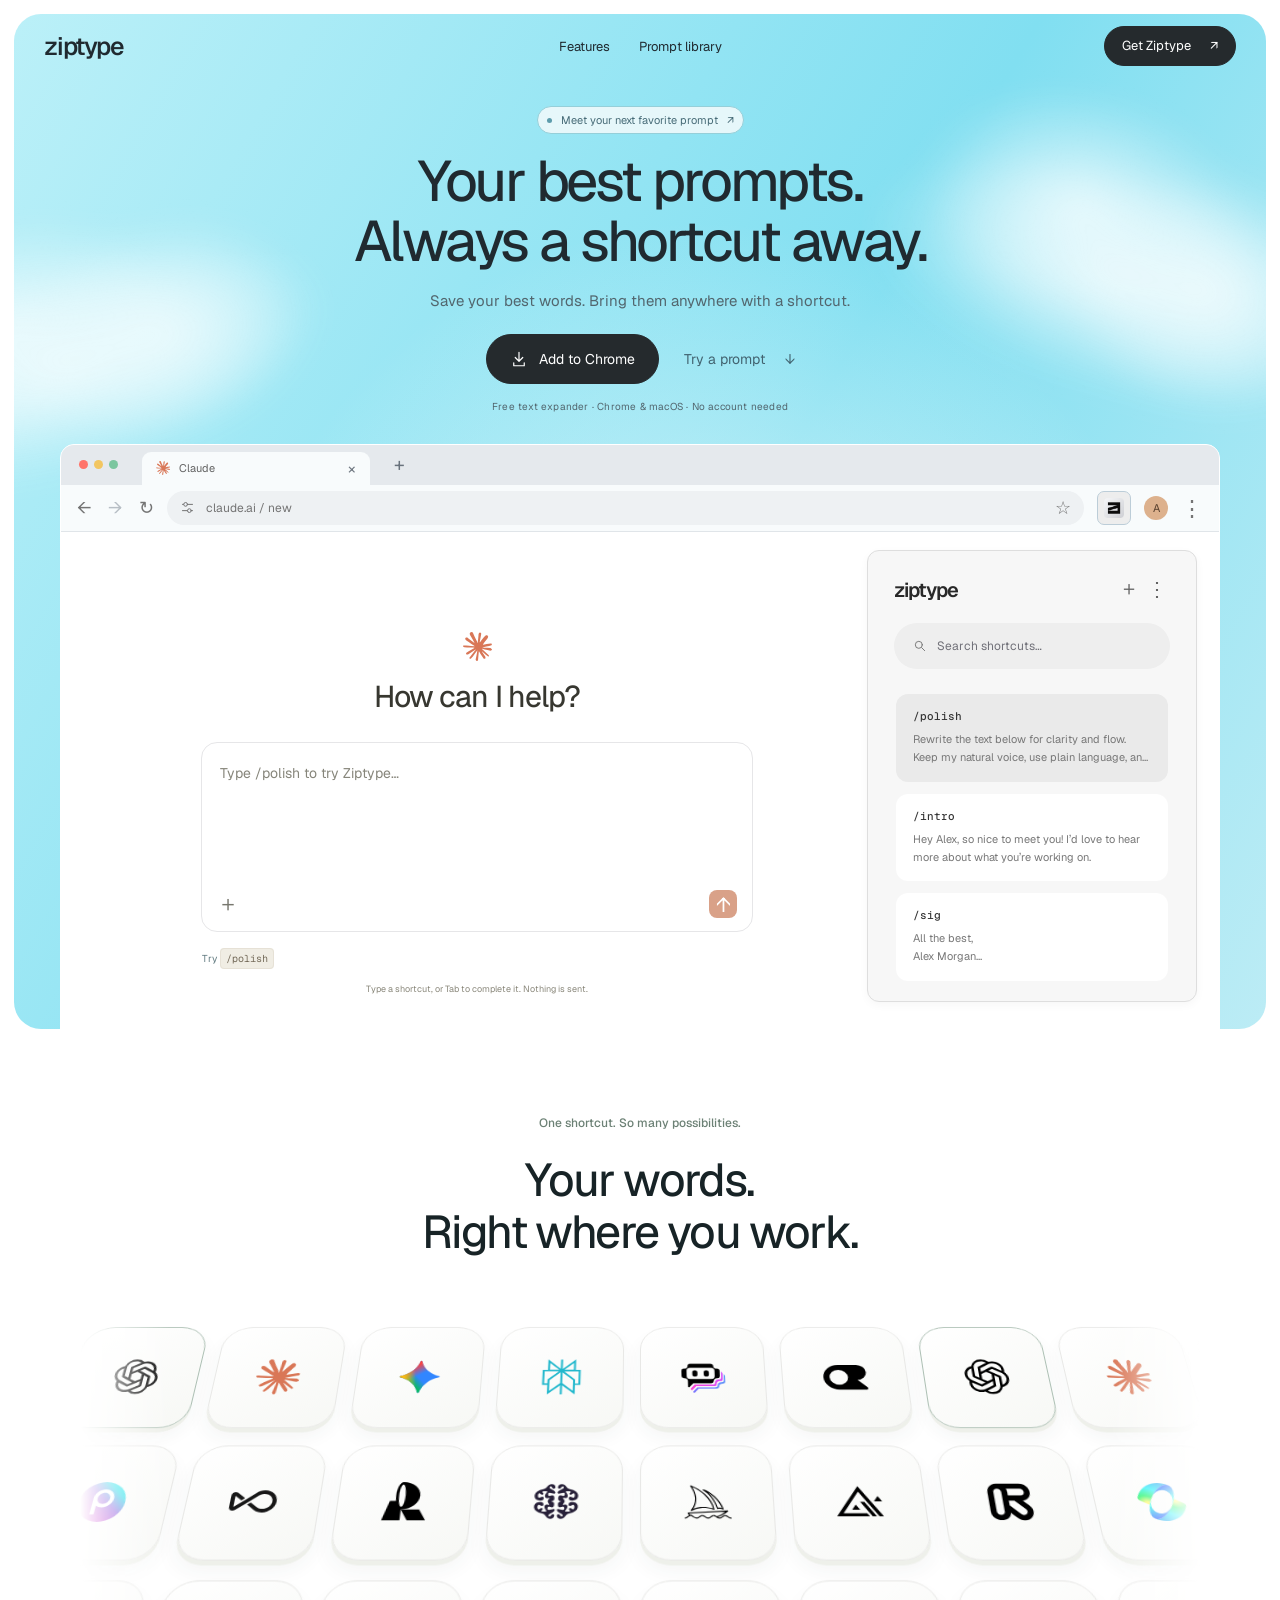
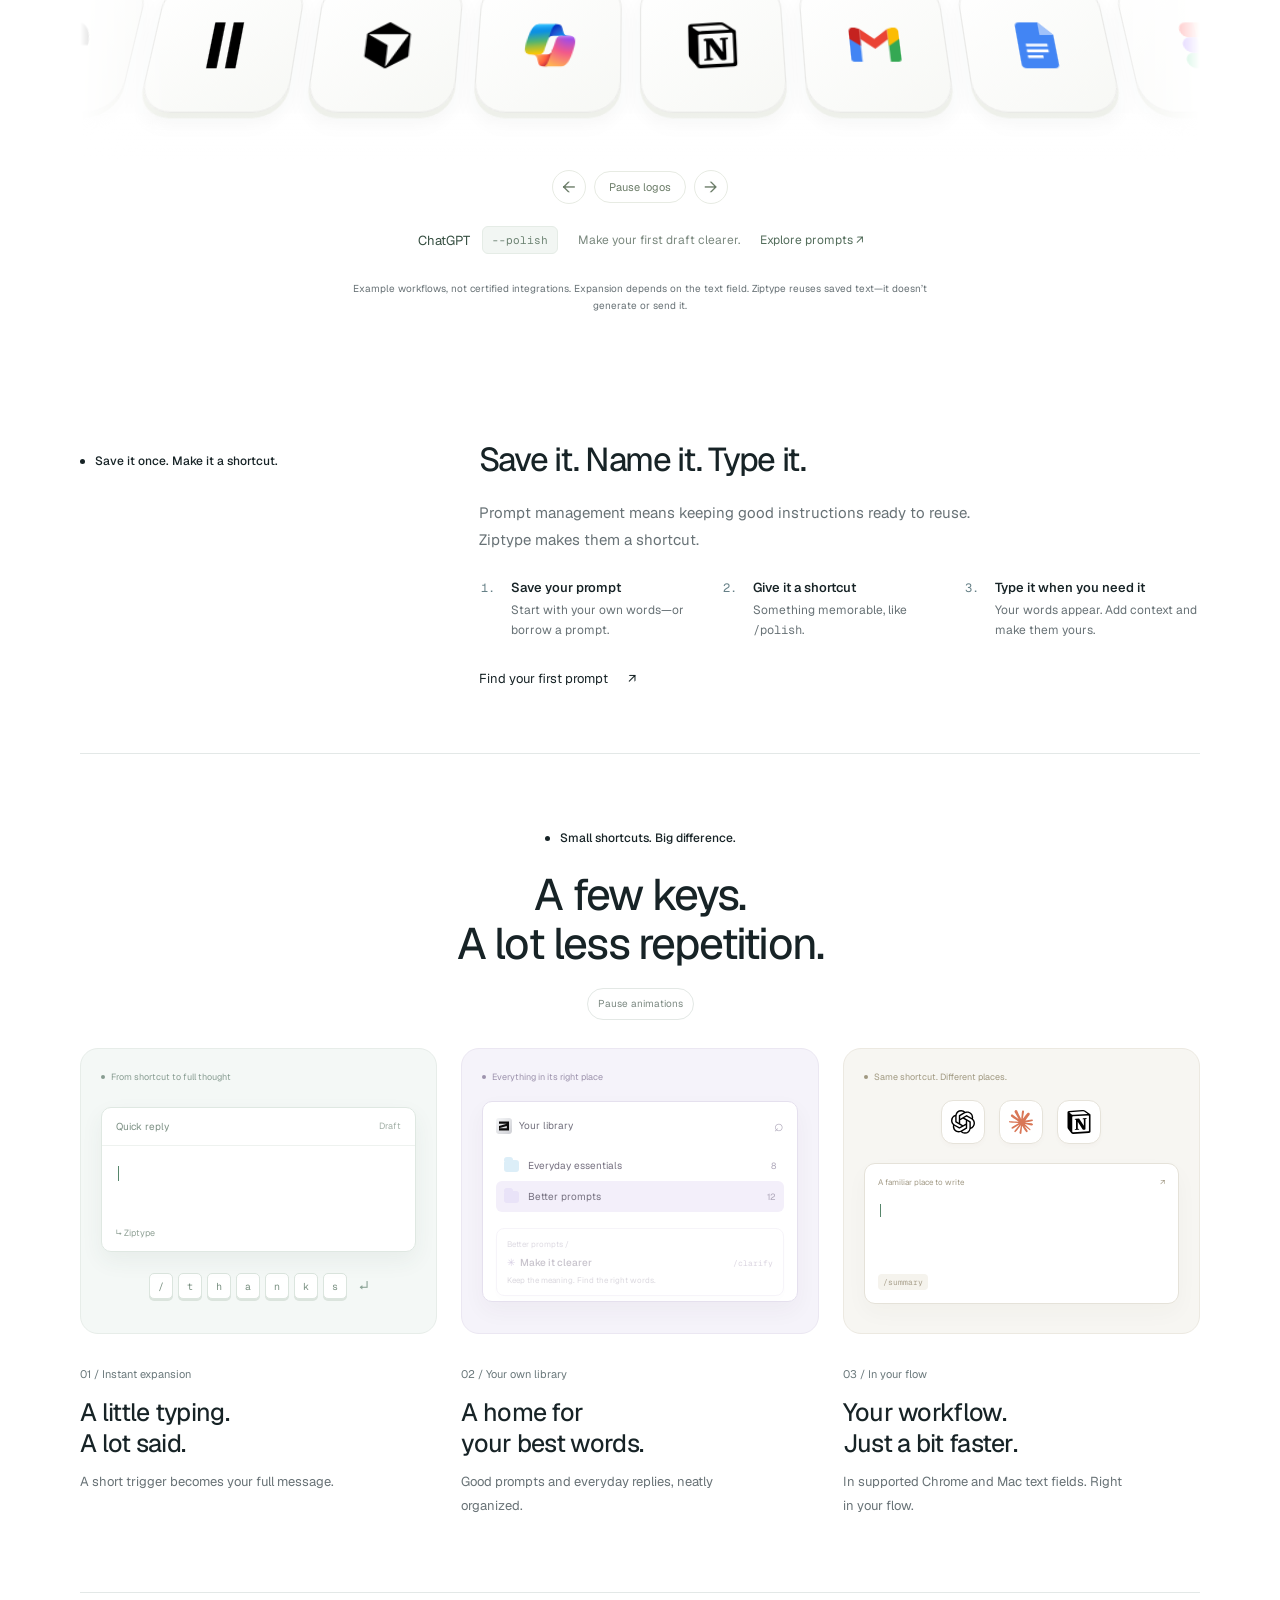
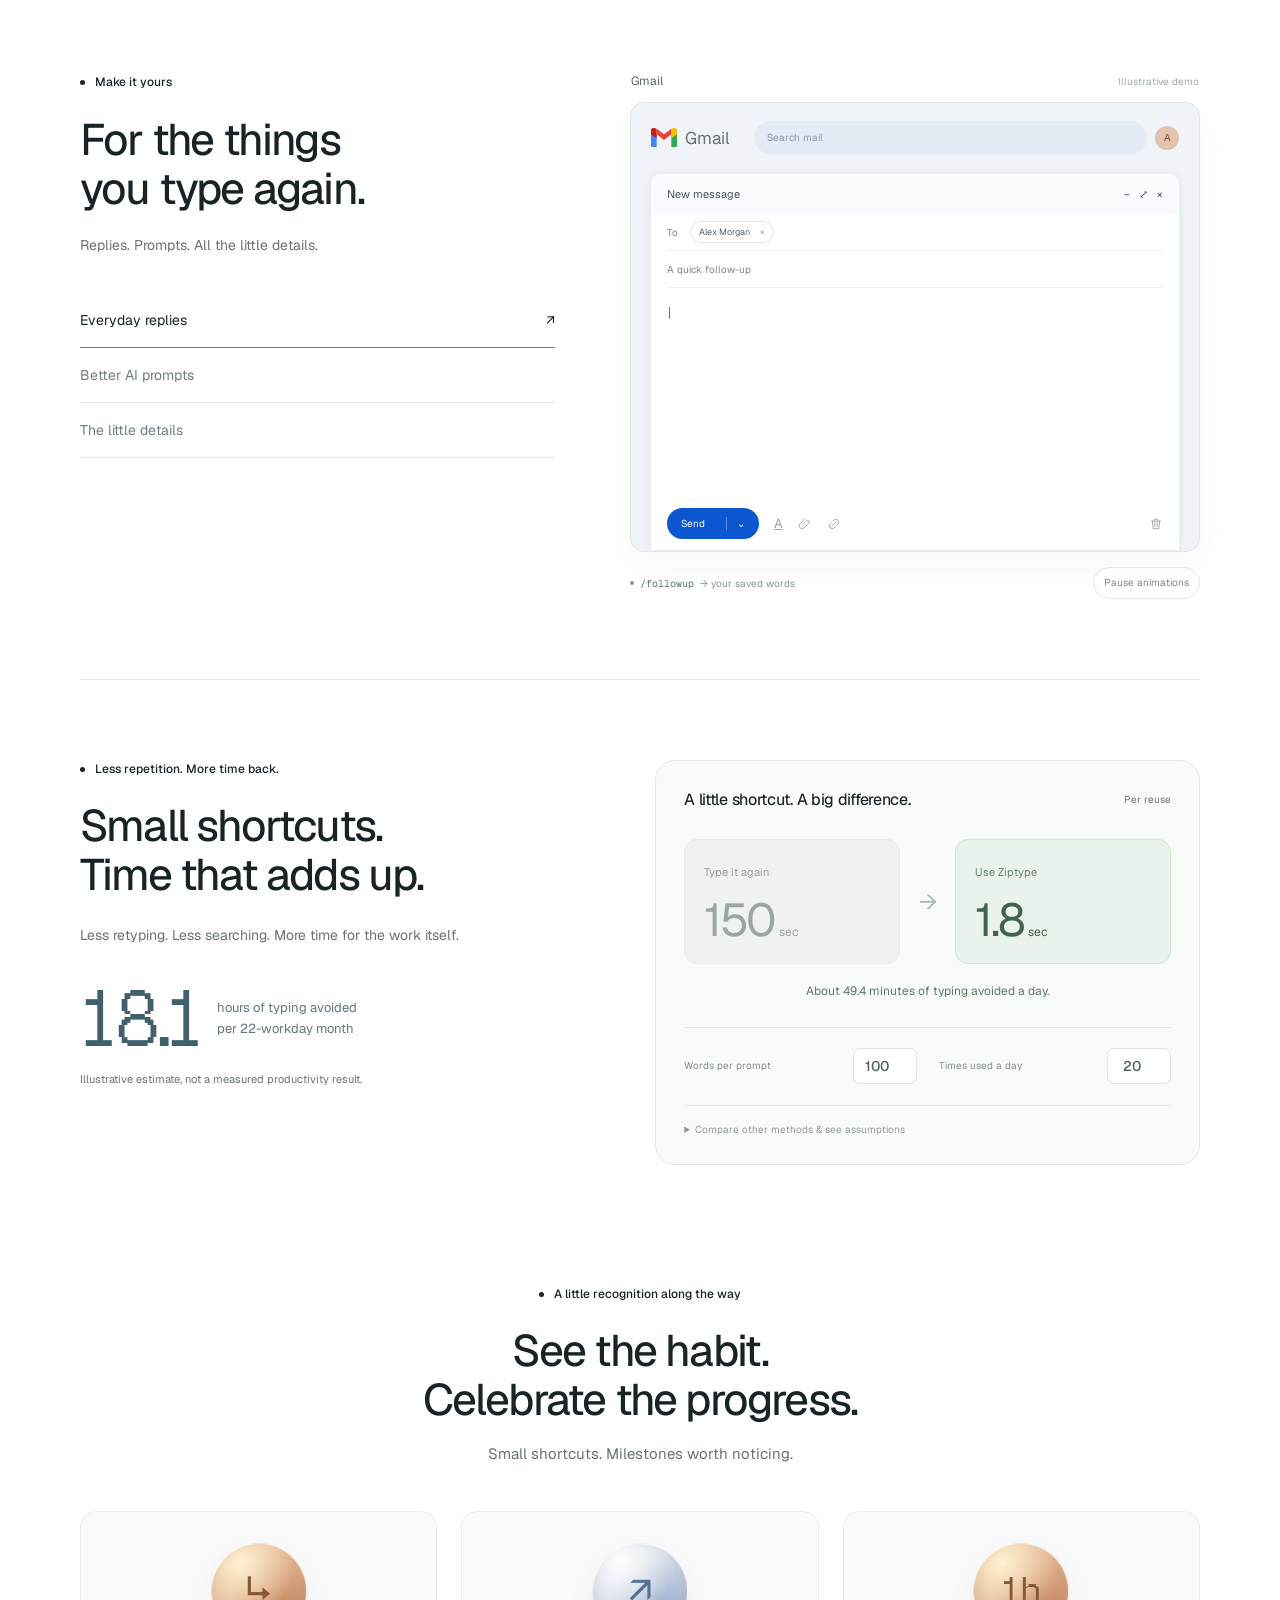
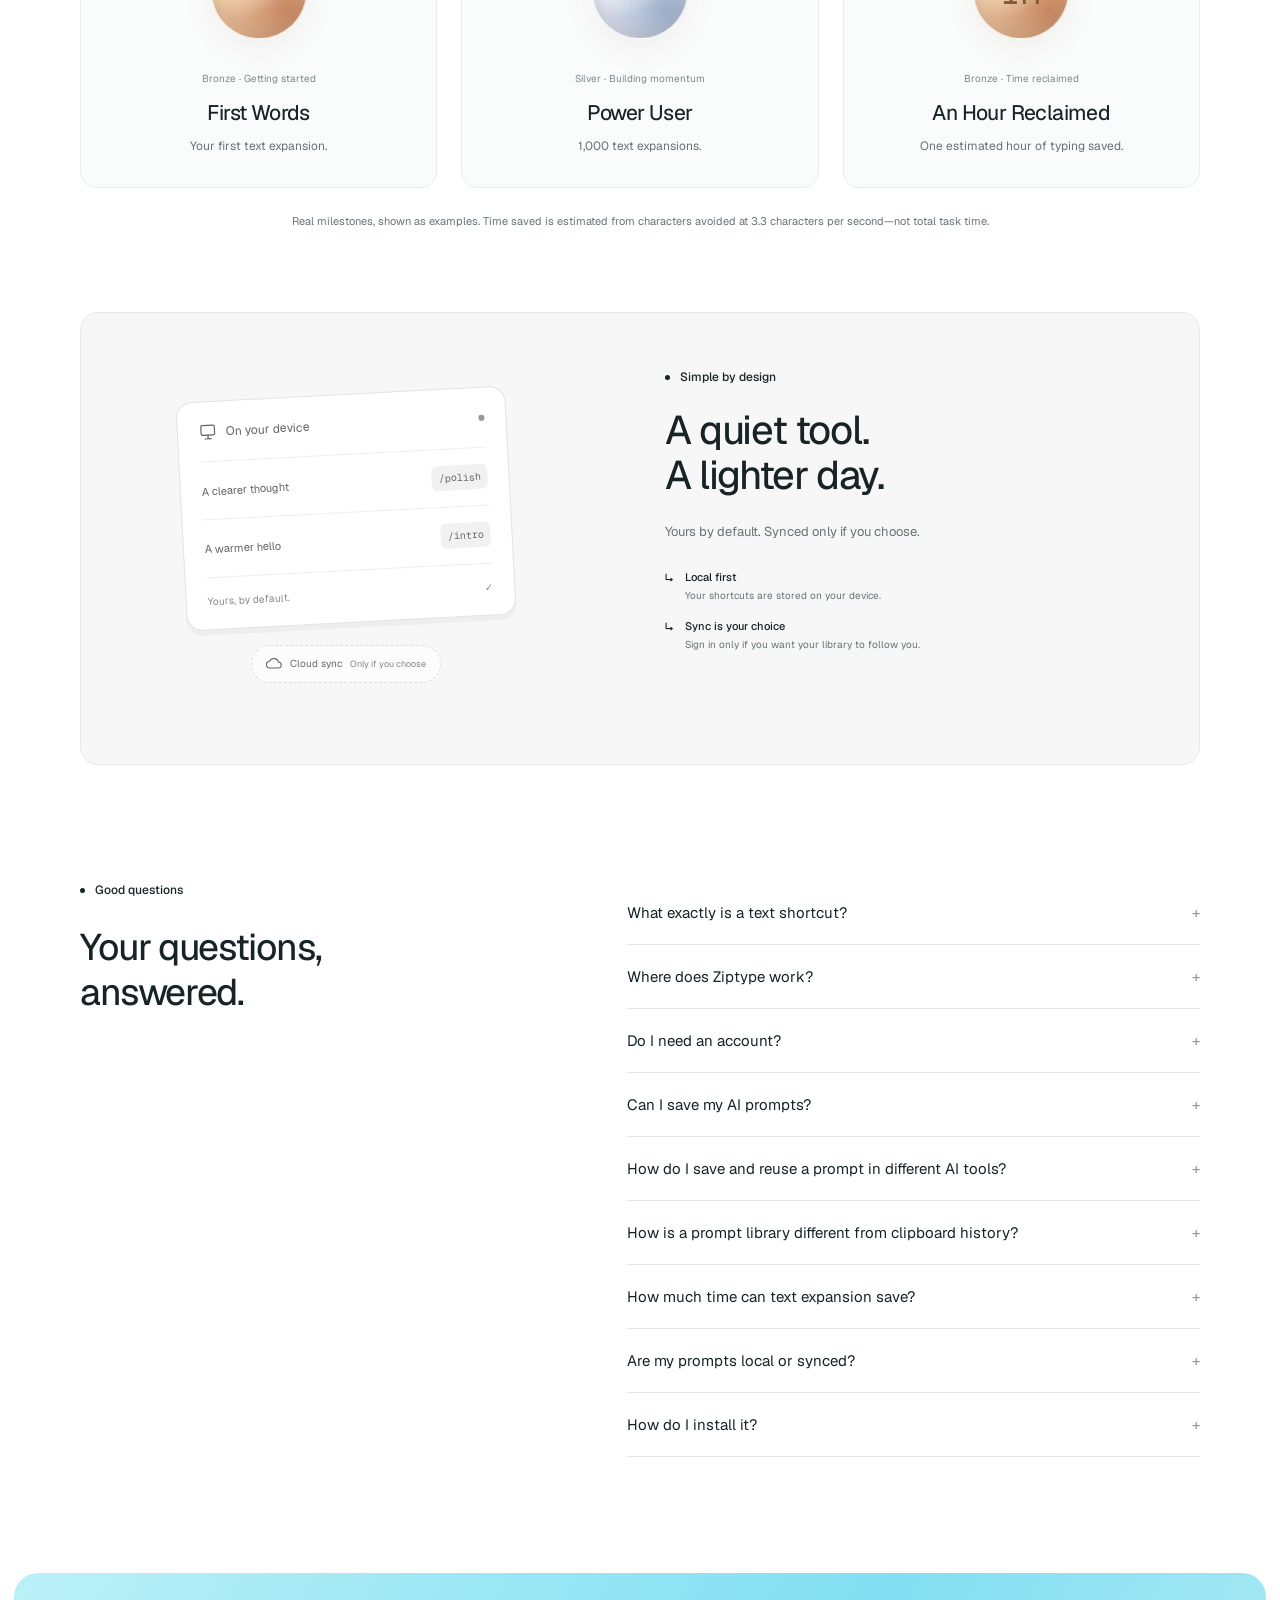
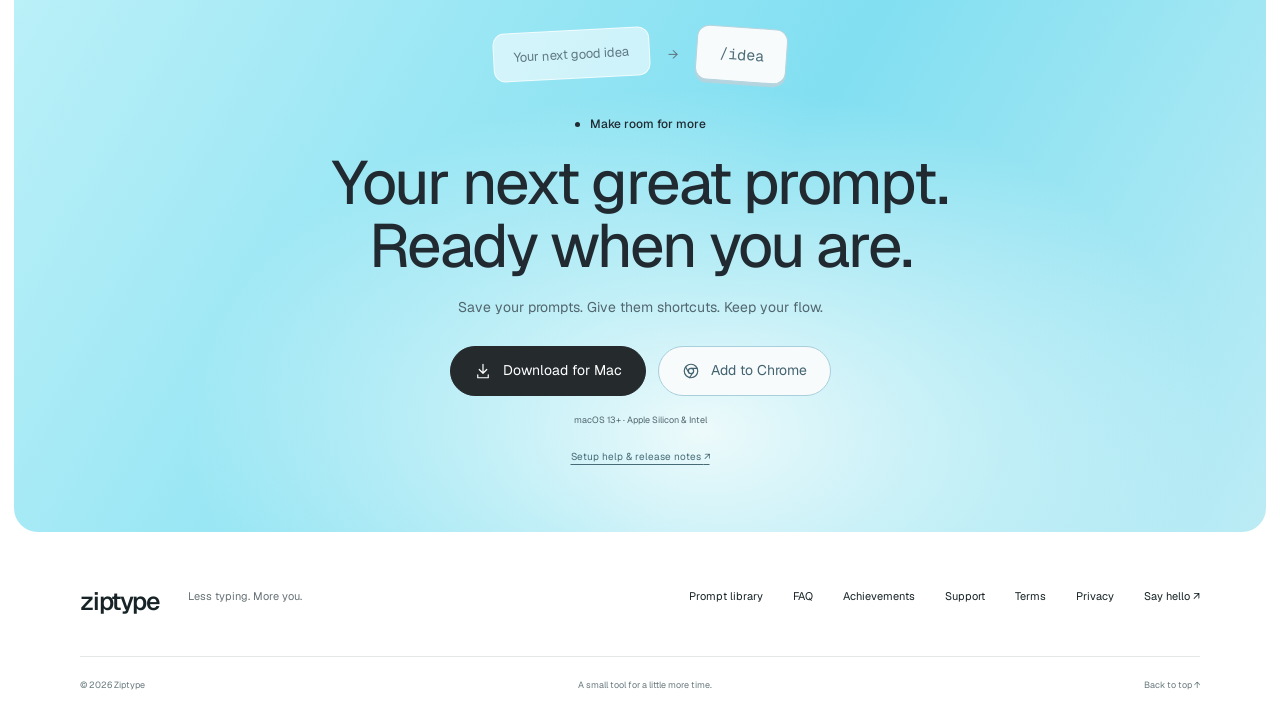
==== commit 1a22e724: "Use a short Mac download name and remove preview labels" ====
--- a/index.html
+++ b/index.html
@@ -169,17 +169,17 @@
 
 <section class="faq section-wrap" id="faq"><div><div class="section-label"><span class="small-dot"></span> Good questions</div><h2>Your questions,<br>answered.</h2></div><div class="faq-list">
 <details><summary>What exactly is a text shortcut?<span aria-hidden="true">+</span></summary><p>It’s a short trigger, like /sig, paired with a longer piece of text. When you finish typing the trigger in a supported text field, Ziptype replaces it with your saved text. Try the interactive demo at the top of this page.</p></details>
-<details><summary>Where does Ziptype work?<span aria-hidden="true">+</span></summary><p>The Chrome extension works in supported website text fields and rich-text editors. The Mac preview uses Accessibility permission to try expansion in desktop apps; real-app compatibility is still being verified. Some custom editors and protected fields may not support expansion.</p></details>
+<details><summary>Where does Ziptype work?<span aria-hidden="true">+</span></summary><p>The Chrome extension works in supported website text fields and rich-text editors. The Mac app uses Accessibility permission to expand shortcuts in supported desktop apps. Some custom editors and protected fields may not support expansion.</p></details>
 <details><summary>Do I need an account?<span aria-hidden="true">+</span></summary><p>No. You can create and use shortcuts locally without signing in. An account is optional and used for cloud sync and sharing features.</p></details>
 <details><summary>Can I save my AI prompts?<span aria-hidden="true">+</span></summary><p>Yes. Save a reusable prompt as a text shortcut, organize it in a folder, and expand it in a supported editor. Ziptype reuses your saved words; it doesn’t generate text with AI.</p></details>
 <details><summary>How do I save and reuse a prompt in different AI tools?<span aria-hidden="true">+</span></summary><p>Save the prompt text in Ziptype and assign a shortcut such as /review. Open a supported text field in your AI tool and type the shortcut. Your saved prompt appears, ready for you to add context and submit. Organize related prompts in folders so you can update and reuse the same instructions.</p></details>
 <details><summary>How is a prompt library different from clipboard history?<span aria-hidden="true">+</span></summary><p>A prompt library deliberately stores reusable instructions under memorable names or shortcuts. Clipboard history keeps items you recently copied. Ziptype suits recurring text you want to organize and call up by typing; clipboard history is useful for recent, temporary content.</p></details>
 <details><summary>How much time can text expansion save?<span aria-hidden="true">+</span></summary><p>It depends on snippet length, typing speed, and frequency. In the calculator’s default example, a 100-word prompt at 40 words per minute takes 150 seconds to type; a six-character shortcut takes an estimated 1.8 seconds. Reusing it 20 times a day avoids about 49.4 minutes of typing, excluding setup and editing. Change the assumptions to reflect your work.</p></details>
 <details><summary>Are my prompts local or synced?<span aria-hidden="true">+</span></summary><p>Your library is stored locally by default. Optional sign-in enables account-based cloud sync and sharing. Ziptype does not generate AI responses: you choose which content to submit to another application. Avoid putting passwords or other secrets in reusable prompts.</p></details>
-<details><summary>How do I install it?<span aria-hidden="true">+</span></summary><p>Read the <a href="support.html#mac-release">Mac preview notes</a>, download the installer and move Ziptype to Applications. Grant Accessibility permission when you’re ready to try expansion. For Chrome, open the <a href="https://chromewebstore.google.com/detail/fdcgeibjbednamedpidnloapalmmkgka">official Ziptype Chrome Web Store listing</a>, choose Add to Chrome, and review the requested permissions. Pin Ziptype to your toolbar and create a shortcut.</p></details>
+<details><summary>How do I install it?<span aria-hidden="true">+</span></summary><p>Read the <a href="support.html#mac-release">Mac setup notes</a>, download the installer and move Ziptype to Applications. Grant Accessibility permission when you’re ready to try expansion. For Chrome, open the <a href="https://chromewebstore.google.com/detail/fdcgeibjbednamedpidnloapalmmkgka">official Ziptype Chrome Web Store listing</a>, choose Add to Chrome, and review the requested permissions. Pin Ziptype to your toolbar and create a shortcut.</p></details>
 </div></section>
 
-<section class="download sky" id="download"><div class="closing-shortcut" aria-hidden="true"><span>Your next good idea</span><span>→</span><kbd>/idea</kbd></div><div class="section-label"><span class="small-dot"></span> Make room for more</div><h2>Your next great prompt.<br>Ready when you are.</h2><p>Save your prompts. Give them shortcuts. Keep your flow.</p><div class="download-buttons"><a class="button" href="downloads/Ziptype-1.0.6-preview-r3.dmg" download data-conversion="mac_preview_download"><svg class="icon" viewBox="0 0 24 24" aria-hidden="true"><path d="M12 3v12m-5-5 5 5 5-5M5 17v4h14v-4"/></svg> Download for Mac</a><a class="button button-outline" href="https://chromewebstore.google.com/detail/fdcgeibjbednamedpidnloapalmmkgka" data-conversion="chrome_store"><svg class="icon" viewBox="0 0 24 24" aria-hidden="true"><circle cx="12" cy="12" r="9"/><circle cx="12" cy="12" r="3.5"/><path d="M12 8.5h8M9 14l-4-7m9 8-4 6"/></svg> Add to Chrome</a></div><p class="download-note">Mac preview · macOS 13+ · Expansion still in testing · Sync for test accounts</p><a class="install-help" href="support.html">Setup help &amp; preview notes <span aria-hidden="true">↗</span></a></section>
+<section class="download sky" id="download"><div class="closing-shortcut" aria-hidden="true"><span>Your next good idea</span><span>→</span><kbd>/idea</kbd></div><div class="section-label"><span class="small-dot"></span> Make room for more</div><h2>Your next great prompt.<br>Ready when you are.</h2><p>Save your prompts. Give them shortcuts. Keep your flow.</p><div class="download-buttons"><a class="button" href="downloads/Ziptype.dmg" download data-conversion="mac_download"><svg class="icon" viewBox="0 0 24 24" aria-hidden="true"><path d="M12 3v12m-5-5 5 5 5-5M5 17v4h14v-4"/></svg> Download for Mac</a><a class="button button-outline" href="https://chromewebstore.google.com/detail/fdcgeibjbednamedpidnloapalmmkgka" data-conversion="chrome_store"><svg class="icon" viewBox="0 0 24 24" aria-hidden="true"><circle cx="12" cy="12" r="9"/><circle cx="12" cy="12" r="3.5"/><path d="M12 8.5h8M9 14l-4-7m9 8-4 6"/></svg> Add to Chrome</a></div><p class="download-note">macOS 13+ · Apple Silicon &amp; Intel</p><a class="install-help" href="support.html">Setup help &amp; release notes <span aria-hidden="true">↗</span></a></section>
 </main>
 <footer class="footer section-wrap"><div class="footer-top"><a class="wordmark" href="index.html">ziptype</a><p>Less typing. More you.</p><nav aria-label="Footer navigation"><a href="prompts.html">Prompt library</a><a href="#faq">FAQ</a><a href="#achievements">Achievements</a><a href="support.html">Support</a><a href="terms.html">Terms</a><a href="https://www.ziptype.app/privacy-policy.html">Privacy</a><a href="mailto:arman.armaghanyan@gmail.com">Say hello <span aria-hidden="true">↗</span></a></nav></div><div class="footer-bottom"><span>© 2026 Ziptype</span><span>A small tool for a little more time.</span><a href="#main">Back to top ↑</a></div></footer>
 </body>
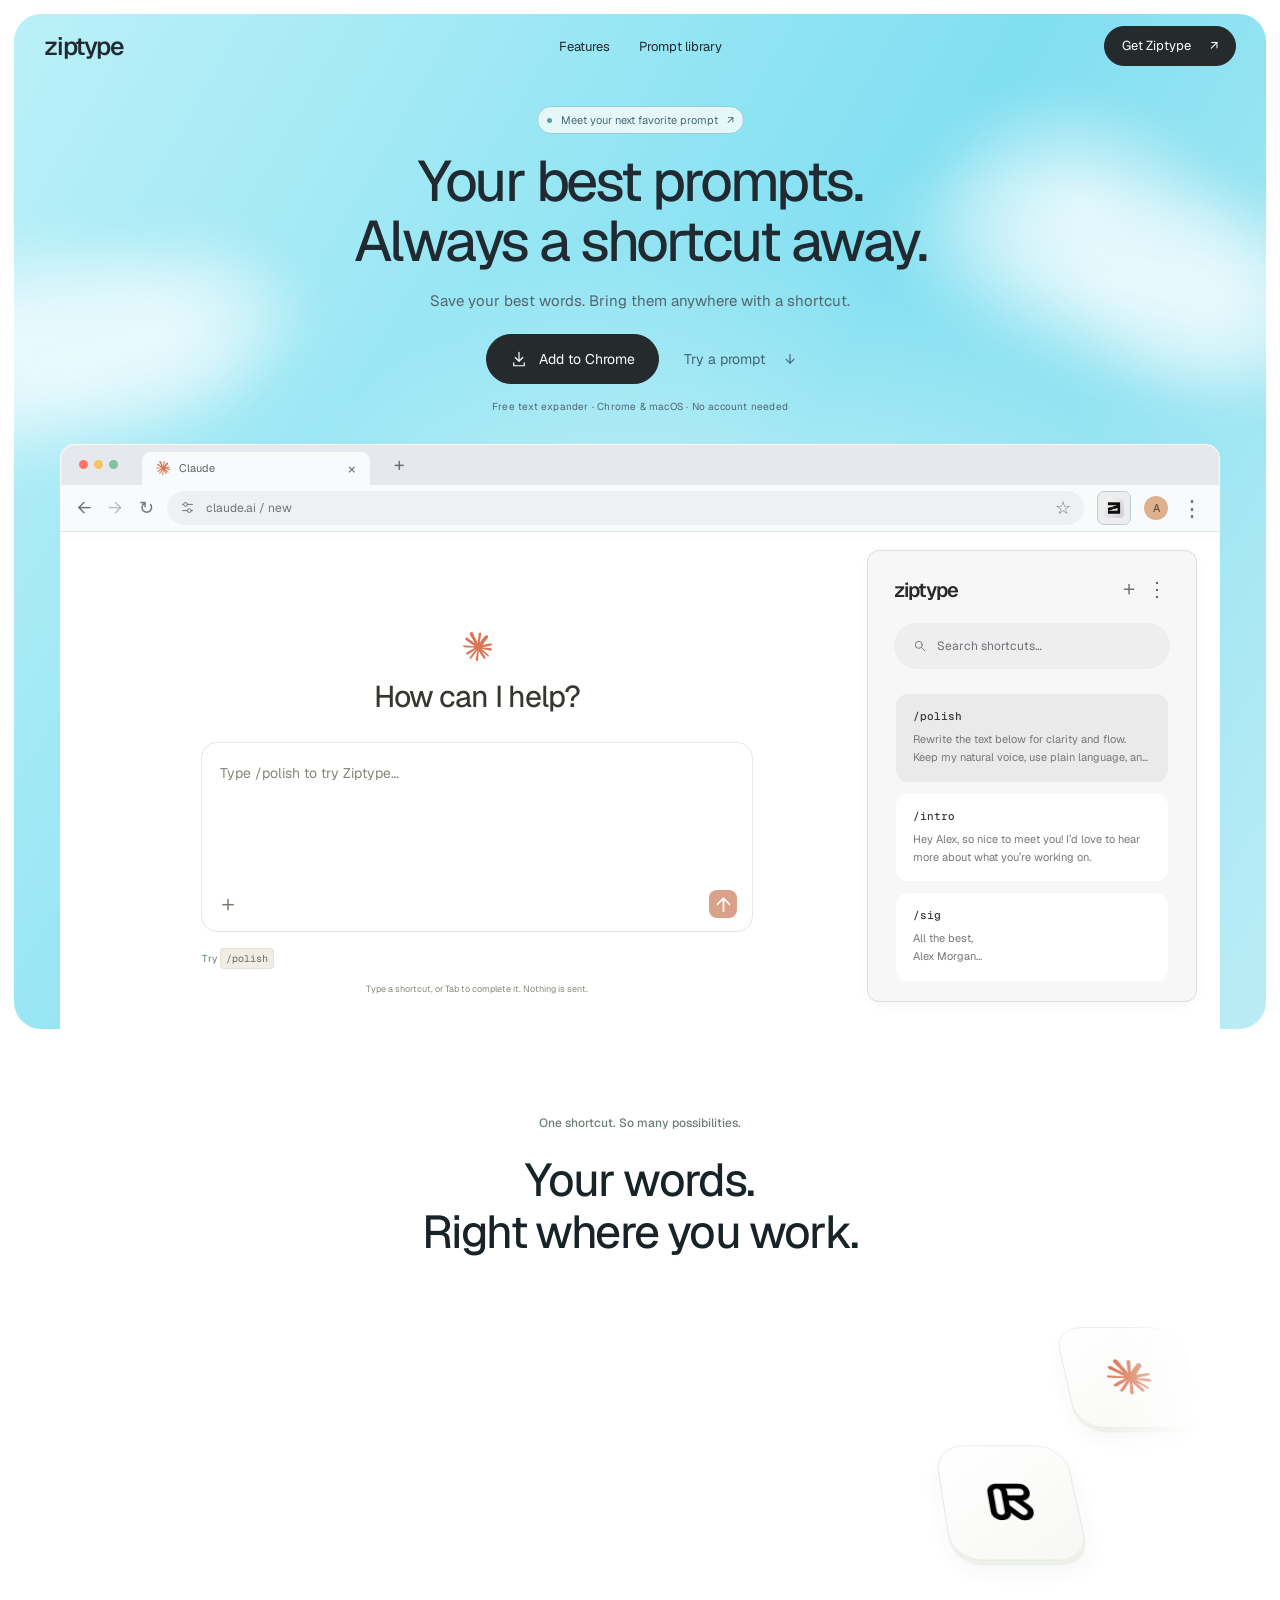
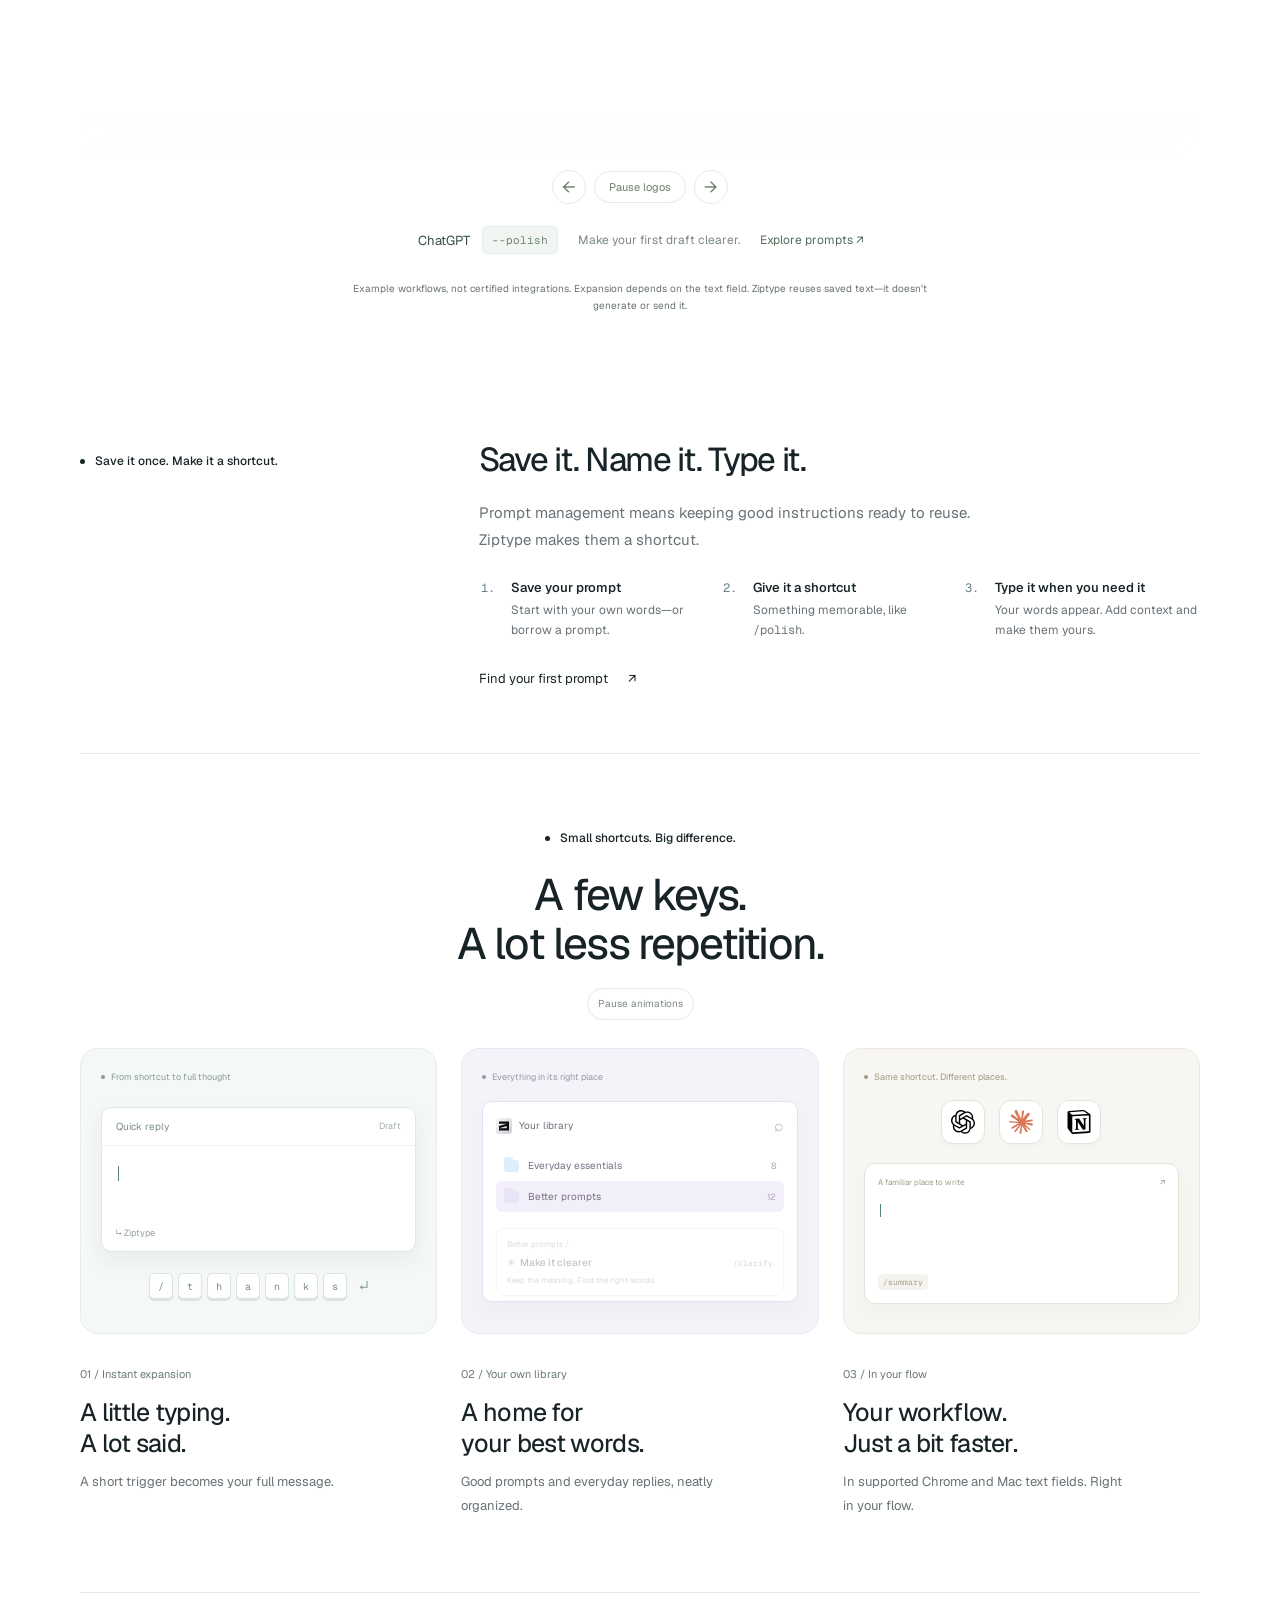
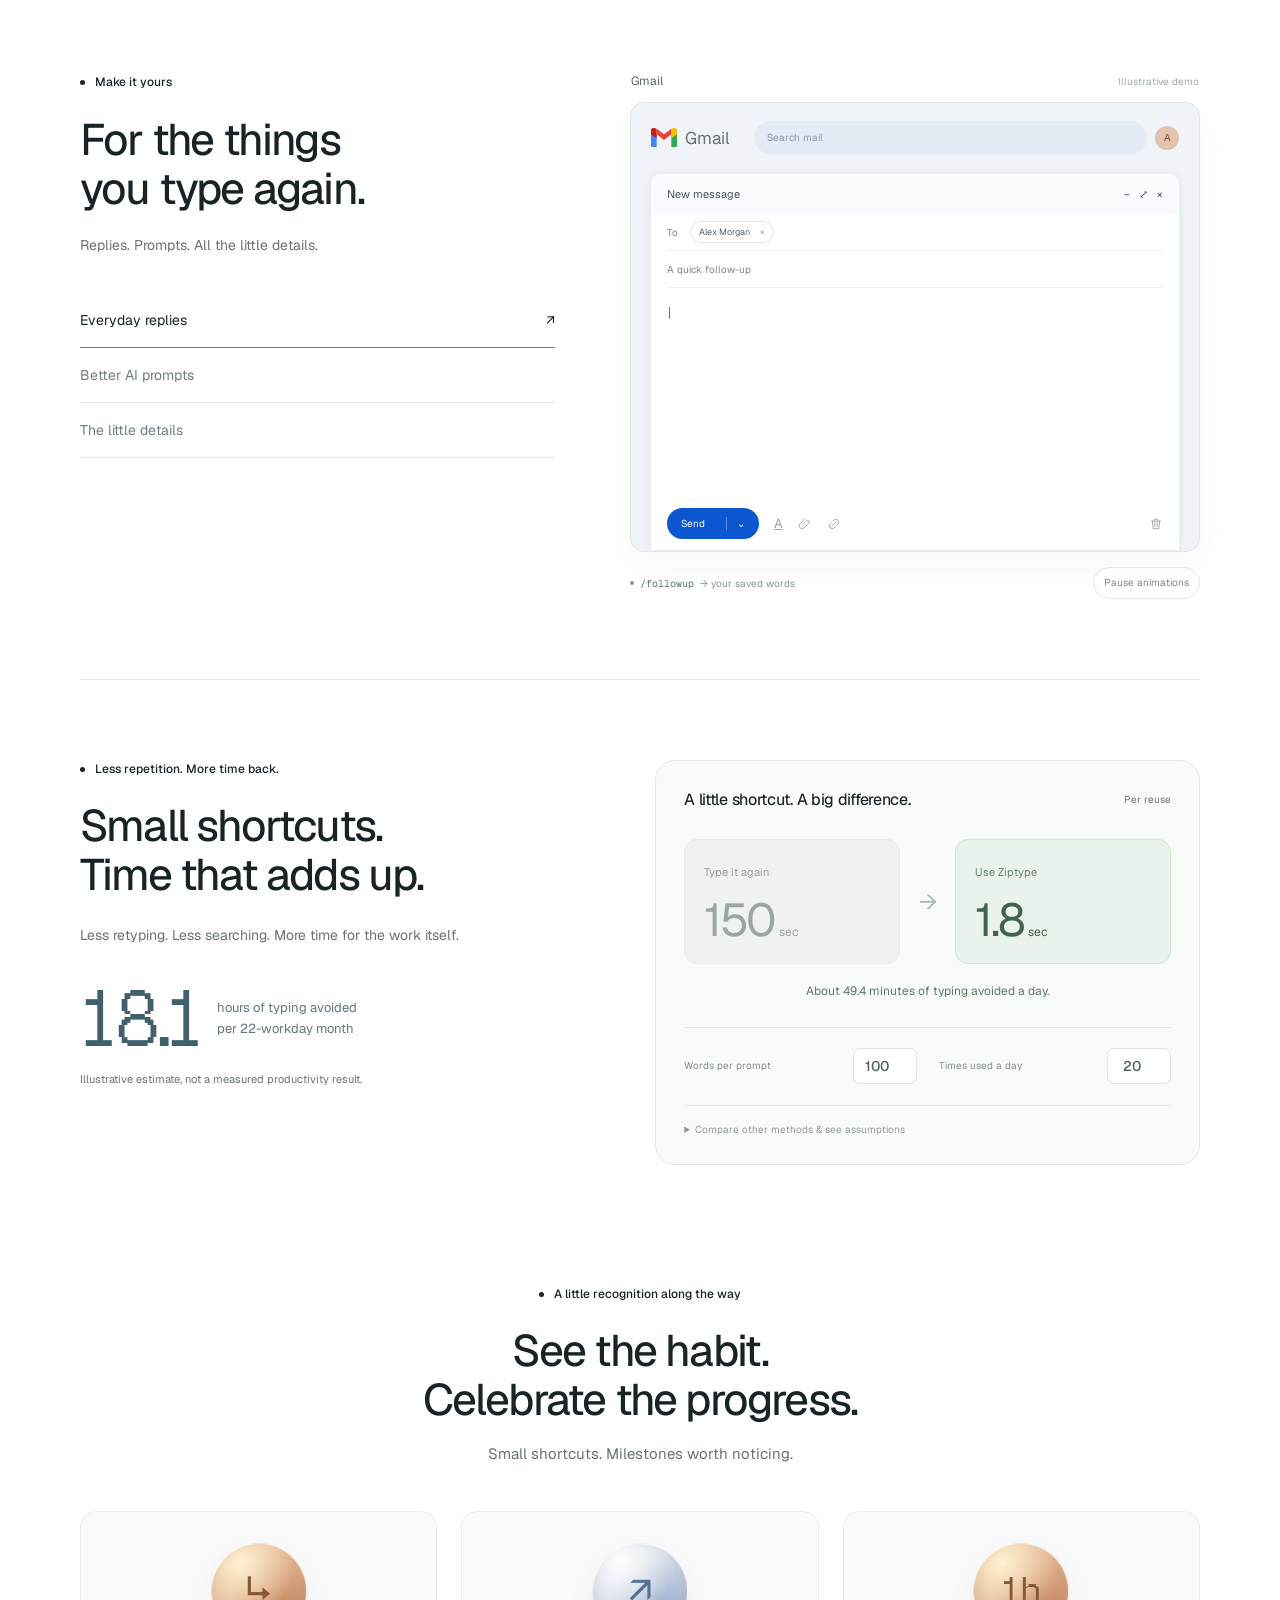
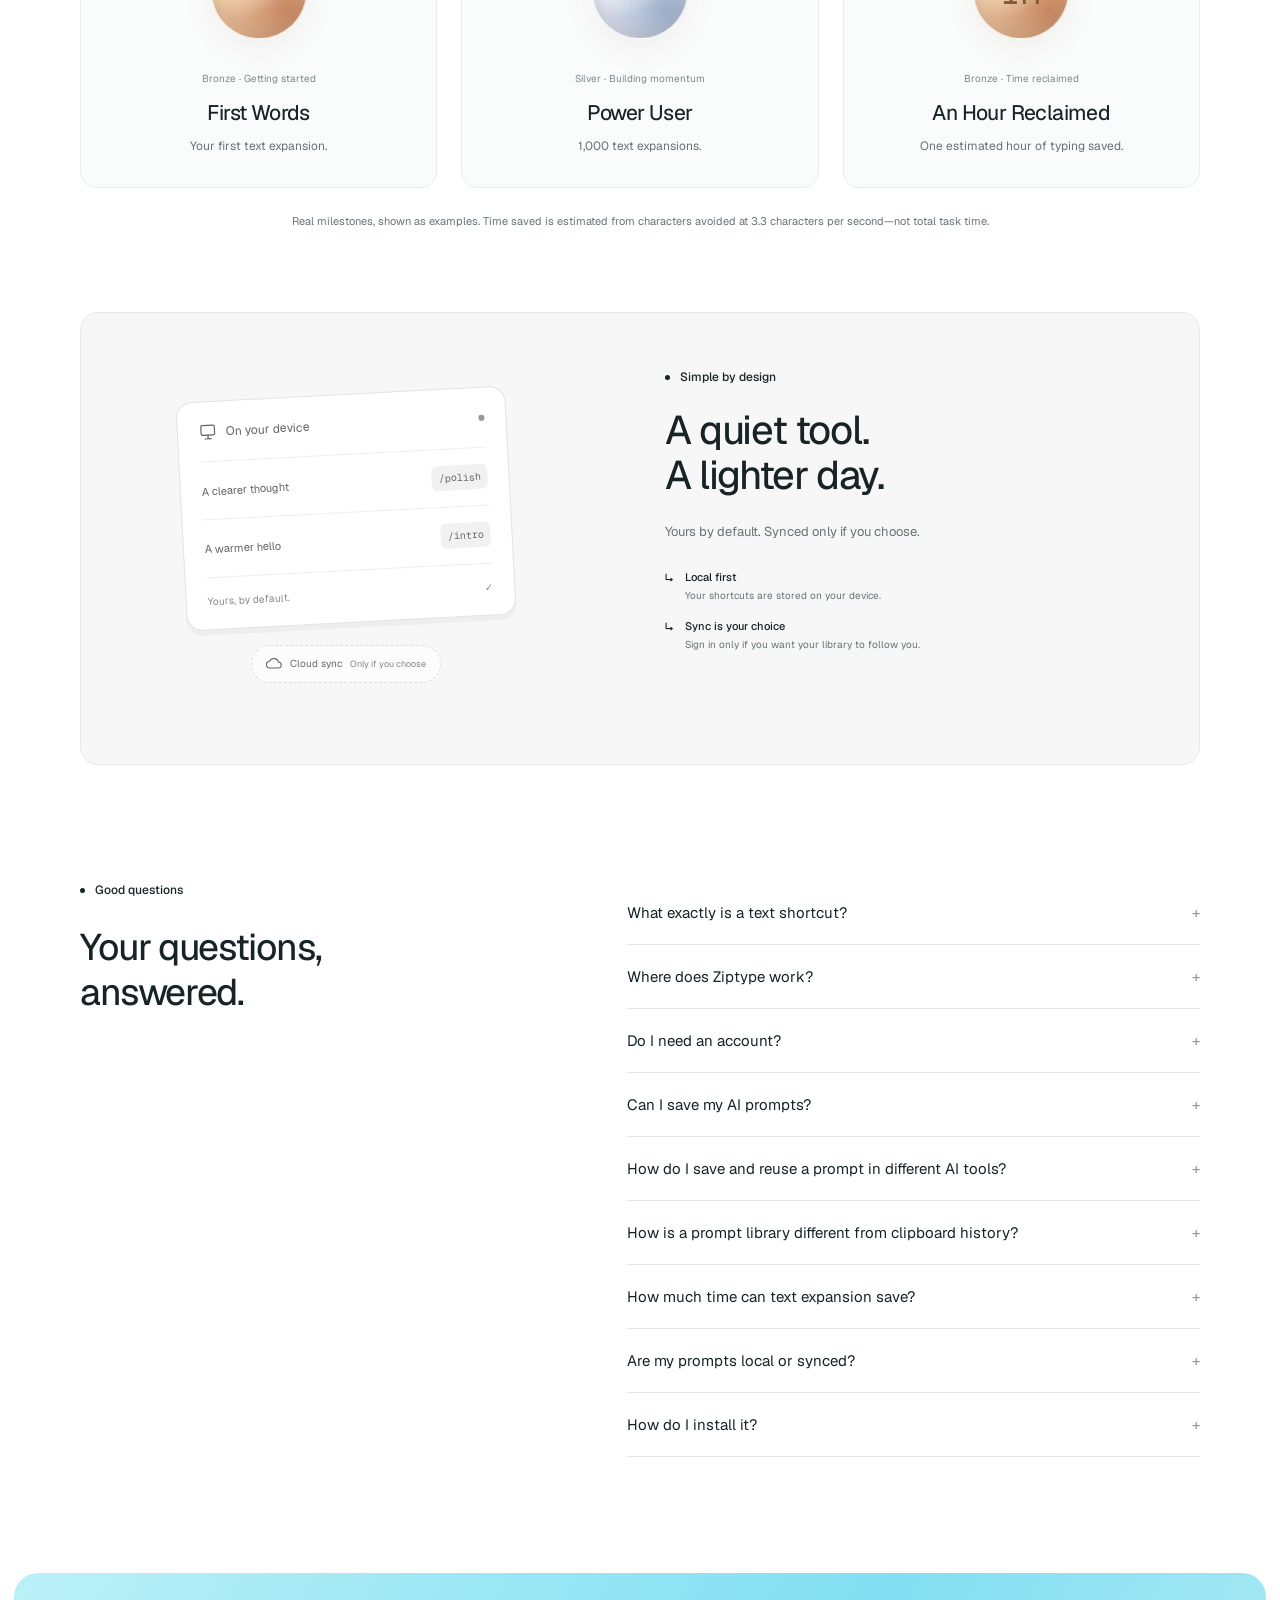
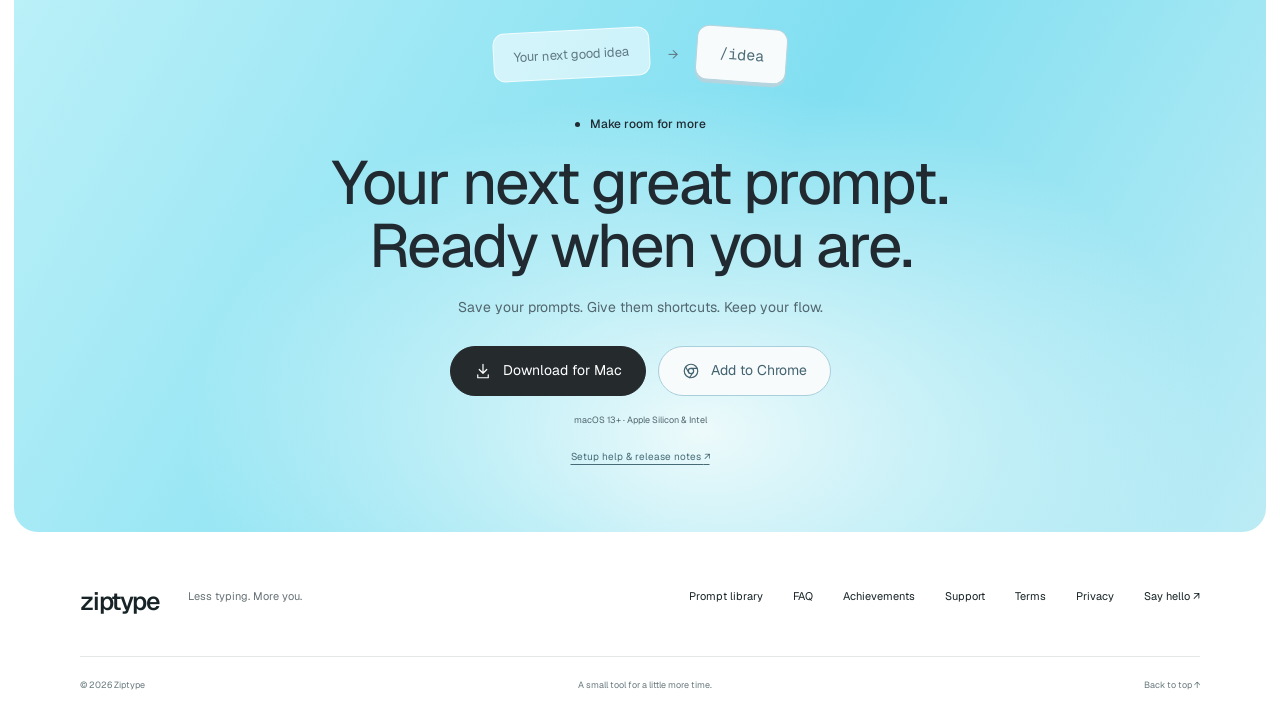
==== commit 7c3e5c48: "Use clean page URLs and root homepage navigation" ====
--- a/index.html
+++ b/index.html
@@ -64,13 +64,13 @@
 <section class="hero sky" aria-labelledby="hero-title">
 <div class="cloud cloud-one" aria-hidden="true"></div><div class="cloud cloud-two" aria-hidden="true"></div><div class="cloud cloud-three" aria-hidden="true"></div>
 <header class="header">
-<a class="wordmark" href="index.html" aria-label="Ziptype home">ziptype</a>
-<nav class="desktop-nav" aria-label="Main navigation"><a href="index.html">Features</a><a href="prompts.html">Prompt library</a></nav>
+<a class="wordmark" href="/" aria-label="Ziptype home">ziptype</a>
+<nav class="desktop-nav" aria-label="Main navigation"><a href="/">Features</a><a href="/prompts">Prompt library</a></nav>
 <div class="header-actions"><a class="button button-small" href="#download">Get Ziptype <span aria-hidden="true">↗</span></a><button class="menu-toggle" aria-label="Open menu" aria-expanded="false" aria-controls="mobile-menu"><span></span><span></span></button></div>
-<nav class="mobile-nav" id="mobile-menu" aria-label="Mobile navigation" hidden><a href="index.html">Features</a><a href="prompts.html">Prompt library</a><a href="#applications">Your apps</a><a href="#faq">FAQ</a></nav>
+<nav class="mobile-nav" id="mobile-menu" aria-label="Mobile navigation" hidden><a href="/">Features</a><a href="/prompts">Prompt library</a><a href="#applications">Your apps</a><a href="#faq">FAQ</a></nav>
 </header>
 <div class="hero-copy">
-<a class="eyebrow-pill" href="prompts.html"><span class="status-dot"></span> Meet your next favorite prompt <span aria-hidden="true">↗</span></a>
+<a class="eyebrow-pill" href="/prompts"><span class="status-dot"></span> Meet your next favorite prompt <span aria-hidden="true">↗</span></a>
 <h1 id="hero-title">Your best prompts.<br>Always a shortcut away.</h1>
 <p>Save your best words. Bring them anywhere with a shortcut.</p>
 <div class="hero-cta"><a class="button" href="https://chromewebstore.google.com/detail/fdcgeibjbednamedpidnloapalmmkgka" data-conversion="chrome_store"><svg class="icon" viewBox="0 0 24 24" aria-hidden="true"><path d="M12 3v12m-5-5 5 5 5-5M5 17v4h14v-4"/></svg> Add to Chrome</a><a class="text-link" href="#demo">Try a prompt <span aria-hidden="true">↓</span></a></div>
@@ -88,7 +88,7 @@
 </div></div>
 <aside class="extension-popup original-extension light-extension" id="extension-popup" aria-label="Ziptype extension demo">
 <div class="extension-heading"><span><svg viewBox="0 0 160 144" width="20" height="18" aria-hidden="true"><path d="M124.731 0V.051H0v35.987h124.731L0 72.026V144h124.731v-.051H160V0ZM0 108.013l124.731-35.987v35.987Z" fill="currentColor"/></svg>ziptype</span><div class="extension-header-tools"><span aria-hidden="true"><svg class="icon" viewBox="0 0 24 24"><circle cx="12" cy="8" r="4"/><path d="M4 21v-2a6 6 0 0 1 6-6h4a6 6 0 0 1 6 6v2"/></svg></span><a href="#achievements" aria-label="View Ziptype achievements"><svg class="icon" viewBox="0 0 24 24" aria-hidden="true"><path d="M7 3h10v6a5 5 0 0 1-10 0V3Zm0 2H3v3a4 4 0 0 0 4 4m10-7h4v3a4 4 0 0 1-4 4M12 14v6m-5 1h10"/></svg></a><span aria-hidden="true">＋</span><button id="extension-more" class="icon-button" aria-label="Extension preview options" aria-expanded="false" aria-controls="extension-menu">⋮</button></div>
-<div class="extension-menu" id="extension-menu" hidden><a href="prompts.html">Browse prompt library ↗</a><button id="extension-close">Close preview</button></div></div>
+<div class="extension-menu" id="extension-menu" hidden><a href="/prompts">Browse prompt library ↗</a><button id="extension-close">Close preview</button></div></div>
 <div class="extension-search"><svg class="icon" viewBox="0 0 24 24" aria-hidden="true"><circle cx="10" cy="10" r="6"/><path d="m15 15 5 5"/></svg><input id="snippet-search" type="search" placeholder="Search shortcuts…" aria-label="Search demo shortcuts" autocomplete="off"></div>
 <span class="sr-only" id="snippet-count" role="status">3 saved</span>
 <div class="extension-library">
@@ -111,7 +111,7 @@
 <div><h2>Save it. Name it. Type it.</h2>
 <p>Prompt management means keeping good instructions ready to reuse. Ziptype makes them a shortcut.</p>
 <ol class="how-steps"><li><strong>Save your prompt</strong><span>Start with your own words—or borrow a prompt.</span></li><li><strong>Give it a shortcut</strong><span>Something memorable, like <code>/polish</code>.</span></li><li><strong>Type it when you need it</strong><span>Your words appear. Add context and make them yours.</span></li></ol>
-<a class="text-link" href="prompts.html">Find your first prompt <span aria-hidden="true">↗</span></a></div></section>
+<a class="text-link" href="/prompts">Find your first prompt <span aria-hidden="true">↗</span></a></div></section>
 
 <section class="features section-wrap" id="features">
 <div class="section-heading"><div class="section-label"><span class="small-dot"></span> Small shortcuts. Big difference.</div><h2>A few keys.<br>A lot less repetition.</h2></div>
@@ -176,11 +176,11 @@
 <details><summary>How is a prompt library different from clipboard history?<span aria-hidden="true">+</span></summary><p>A prompt library deliberately stores reusable instructions under memorable names or shortcuts. Clipboard history keeps items you recently copied. Ziptype suits recurring text you want to organize and call up by typing; clipboard history is useful for recent, temporary content.</p></details>
 <details><summary>How much time can text expansion save?<span aria-hidden="true">+</span></summary><p>It depends on snippet length, typing speed, and frequency. In the calculator’s default example, a 100-word prompt at 40 words per minute takes 150 seconds to type; a six-character shortcut takes an estimated 1.8 seconds. Reusing it 20 times a day avoids about 49.4 minutes of typing, excluding setup and editing. Change the assumptions to reflect your work.</p></details>
 <details><summary>Are my prompts local or synced?<span aria-hidden="true">+</span></summary><p>Your library is stored locally by default. Optional sign-in enables account-based cloud sync and sharing. Ziptype does not generate AI responses: you choose which content to submit to another application. Avoid putting passwords or other secrets in reusable prompts.</p></details>
-<details><summary>How do I install it?<span aria-hidden="true">+</span></summary><p>Read the <a href="support.html#mac-release">Mac setup notes</a>, download the installer and move Ziptype to Applications. Grant Accessibility permission when you’re ready to try expansion. For Chrome, open the <a href="https://chromewebstore.google.com/detail/fdcgeibjbednamedpidnloapalmmkgka">official Ziptype Chrome Web Store listing</a>, choose Add to Chrome, and review the requested permissions. Pin Ziptype to your toolbar and create a shortcut.</p></details>
+<details><summary>How do I install it?<span aria-hidden="true">+</span></summary><p>Read the <a href="/support#mac-release">Mac setup notes</a>, download the installer and move Ziptype to Applications. Grant Accessibility permission when you’re ready to try expansion. For Chrome, open the <a href="https://chromewebstore.google.com/detail/fdcgeibjbednamedpidnloapalmmkgka">official Ziptype Chrome Web Store listing</a>, choose Add to Chrome, and review the requested permissions. Pin Ziptype to your toolbar and create a shortcut.</p></details>
 </div></section>
 
-<section class="download sky" id="download"><div class="closing-shortcut" aria-hidden="true"><span>Your next good idea</span><span>→</span><kbd>/idea</kbd></div><div class="section-label"><span class="small-dot"></span> Make room for more</div><h2>Your next great prompt.<br>Ready when you are.</h2><p>Save your prompts. Give them shortcuts. Keep your flow.</p><div class="download-buttons"><a class="button" href="downloads/Ziptype.dmg" download data-conversion="mac_download"><svg class="icon" viewBox="0 0 24 24" aria-hidden="true"><path d="M12 3v12m-5-5 5 5 5-5M5 17v4h14v-4"/></svg> Download for Mac</a><a class="button button-outline" href="https://chromewebstore.google.com/detail/fdcgeibjbednamedpidnloapalmmkgka" data-conversion="chrome_store"><svg class="icon" viewBox="0 0 24 24" aria-hidden="true"><circle cx="12" cy="12" r="9"/><circle cx="12" cy="12" r="3.5"/><path d="M12 8.5h8M9 14l-4-7m9 8-4 6"/></svg> Add to Chrome</a></div><p class="download-note">macOS 13+ · Apple Silicon &amp; Intel</p><a class="install-help" href="support.html">Setup help &amp; release notes <span aria-hidden="true">↗</span></a></section>
+<section class="download sky" id="download"><div class="closing-shortcut" aria-hidden="true"><span>Your next good idea</span><span>→</span><kbd>/idea</kbd></div><div class="section-label"><span class="small-dot"></span> Make room for more</div><h2>Your next great prompt.<br>Ready when you are.</h2><p>Save your prompts. Give them shortcuts. Keep your flow.</p><div class="download-buttons"><a class="button" href="downloads/Ziptype.dmg" download data-conversion="mac_download"><svg class="icon" viewBox="0 0 24 24" aria-hidden="true"><path d="M12 3v12m-5-5 5 5 5-5M5 17v4h14v-4"/></svg> Download for Mac</a><a class="button button-outline" href="https://chromewebstore.google.com/detail/fdcgeibjbednamedpidnloapalmmkgka" data-conversion="chrome_store"><svg class="icon" viewBox="0 0 24 24" aria-hidden="true"><circle cx="12" cy="12" r="9"/><circle cx="12" cy="12" r="3.5"/><path d="M12 8.5h8M9 14l-4-7m9 8-4 6"/></svg> Add to Chrome</a></div><p class="download-note">macOS 13+ · Apple Silicon &amp; Intel</p><a class="install-help" href="/support">Setup help &amp; release notes <span aria-hidden="true">↗</span></a></section>
 </main>
-<footer class="footer section-wrap"><div class="footer-top"><a class="wordmark" href="index.html">ziptype</a><p>Less typing. More you.</p><nav aria-label="Footer navigation"><a href="prompts.html">Prompt library</a><a href="#faq">FAQ</a><a href="#achievements">Achievements</a><a href="support.html">Support</a><a href="terms.html">Terms</a><a href="https://www.ziptype.app/privacy-policy.html">Privacy</a><a href="mailto:arman.armaghanyan@gmail.com">Say hello <span aria-hidden="true">↗</span></a></nav></div><div class="footer-bottom"><span>© 2026 Ziptype</span><span>A small tool for a little more time.</span><a href="#main">Back to top ↑</a></div></footer>
+<footer class="footer section-wrap"><div class="footer-top"><a class="wordmark" href="/">ziptype</a><p>Less typing. More you.</p><nav aria-label="Footer navigation"><a href="/prompts">Prompt library</a><a href="#faq">FAQ</a><a href="#achievements">Achievements</a><a href="/support">Support</a><a href="/terms">Terms</a><a href="https://www.ziptype.app/privacy-policy">Privacy</a><a href="mailto:arman.armaghanyan@gmail.com">Say hello <span aria-hidden="true">↗</span></a></nav></div><div class="footer-bottom"><span>© 2026 Ziptype</span><span>A small tool for a little more time.</span><a href="#main">Back to top ↑</a></div></footer>
 </body>
 </html>
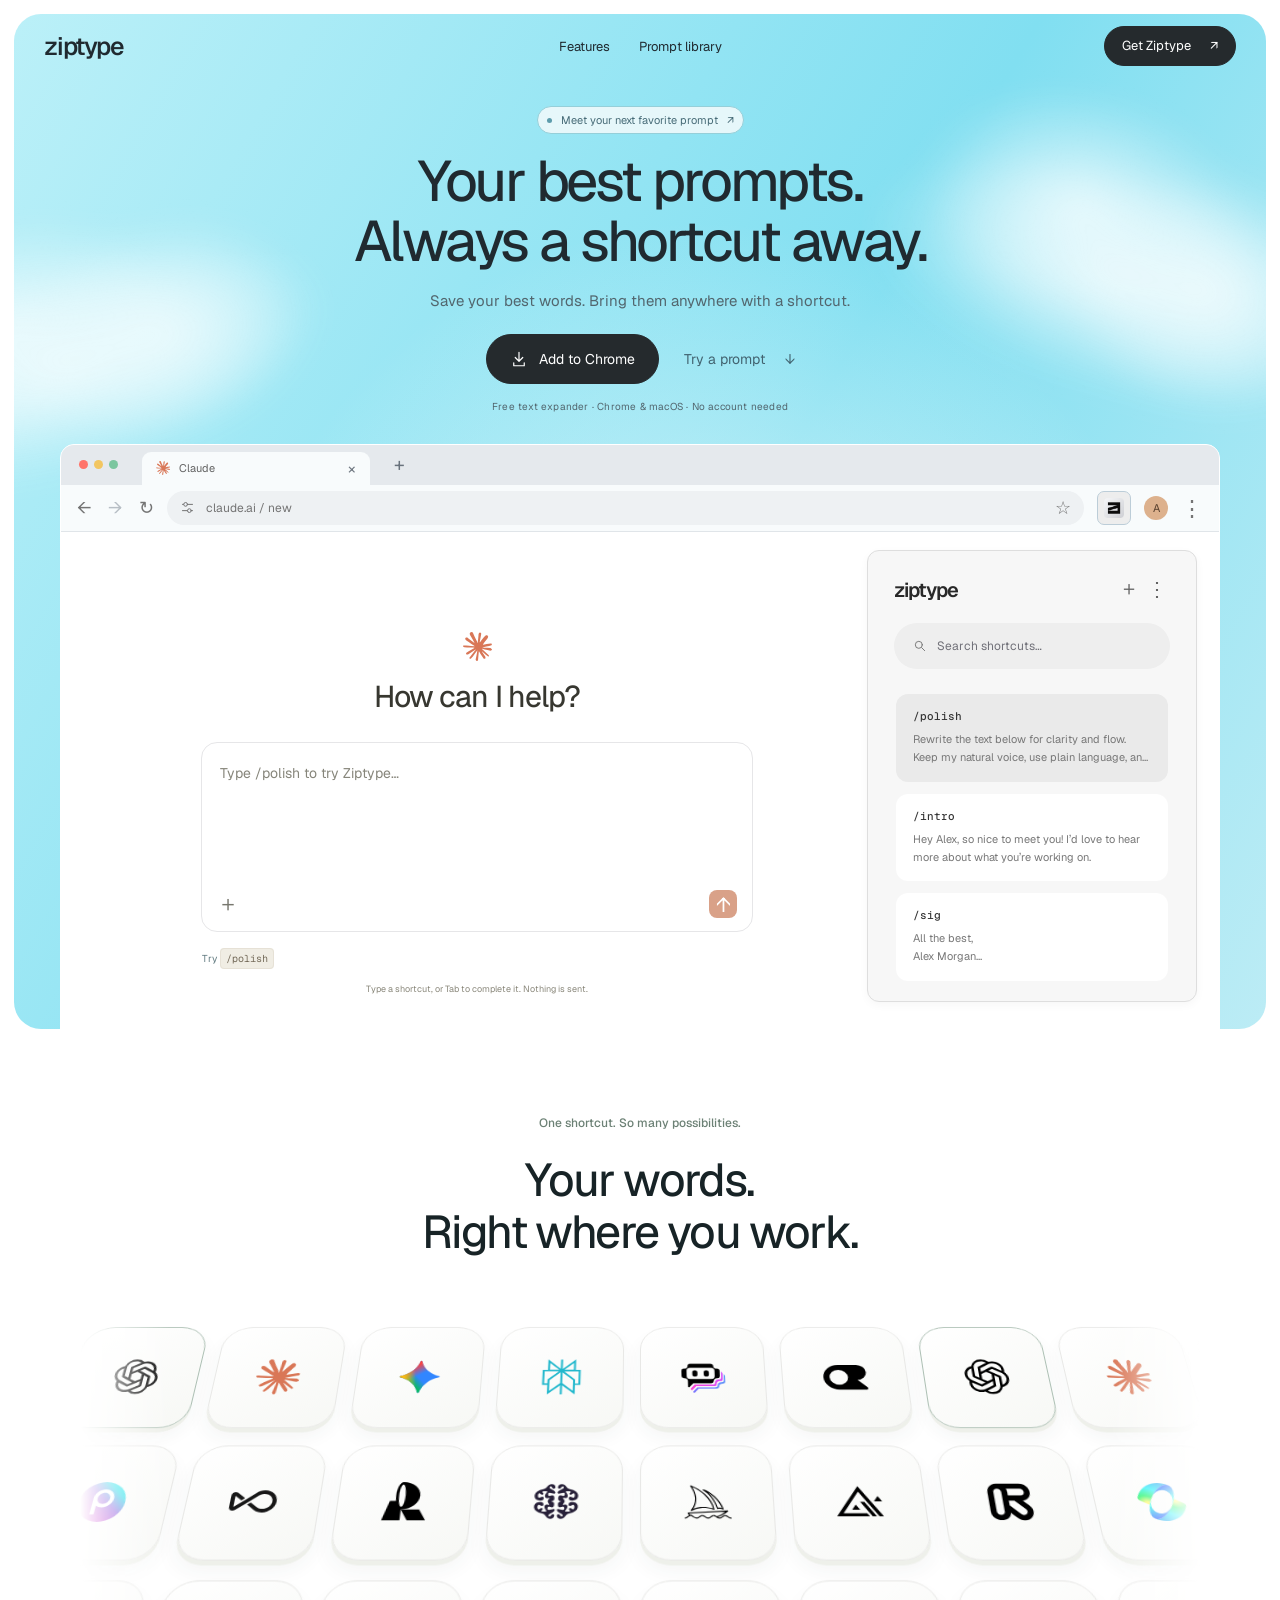
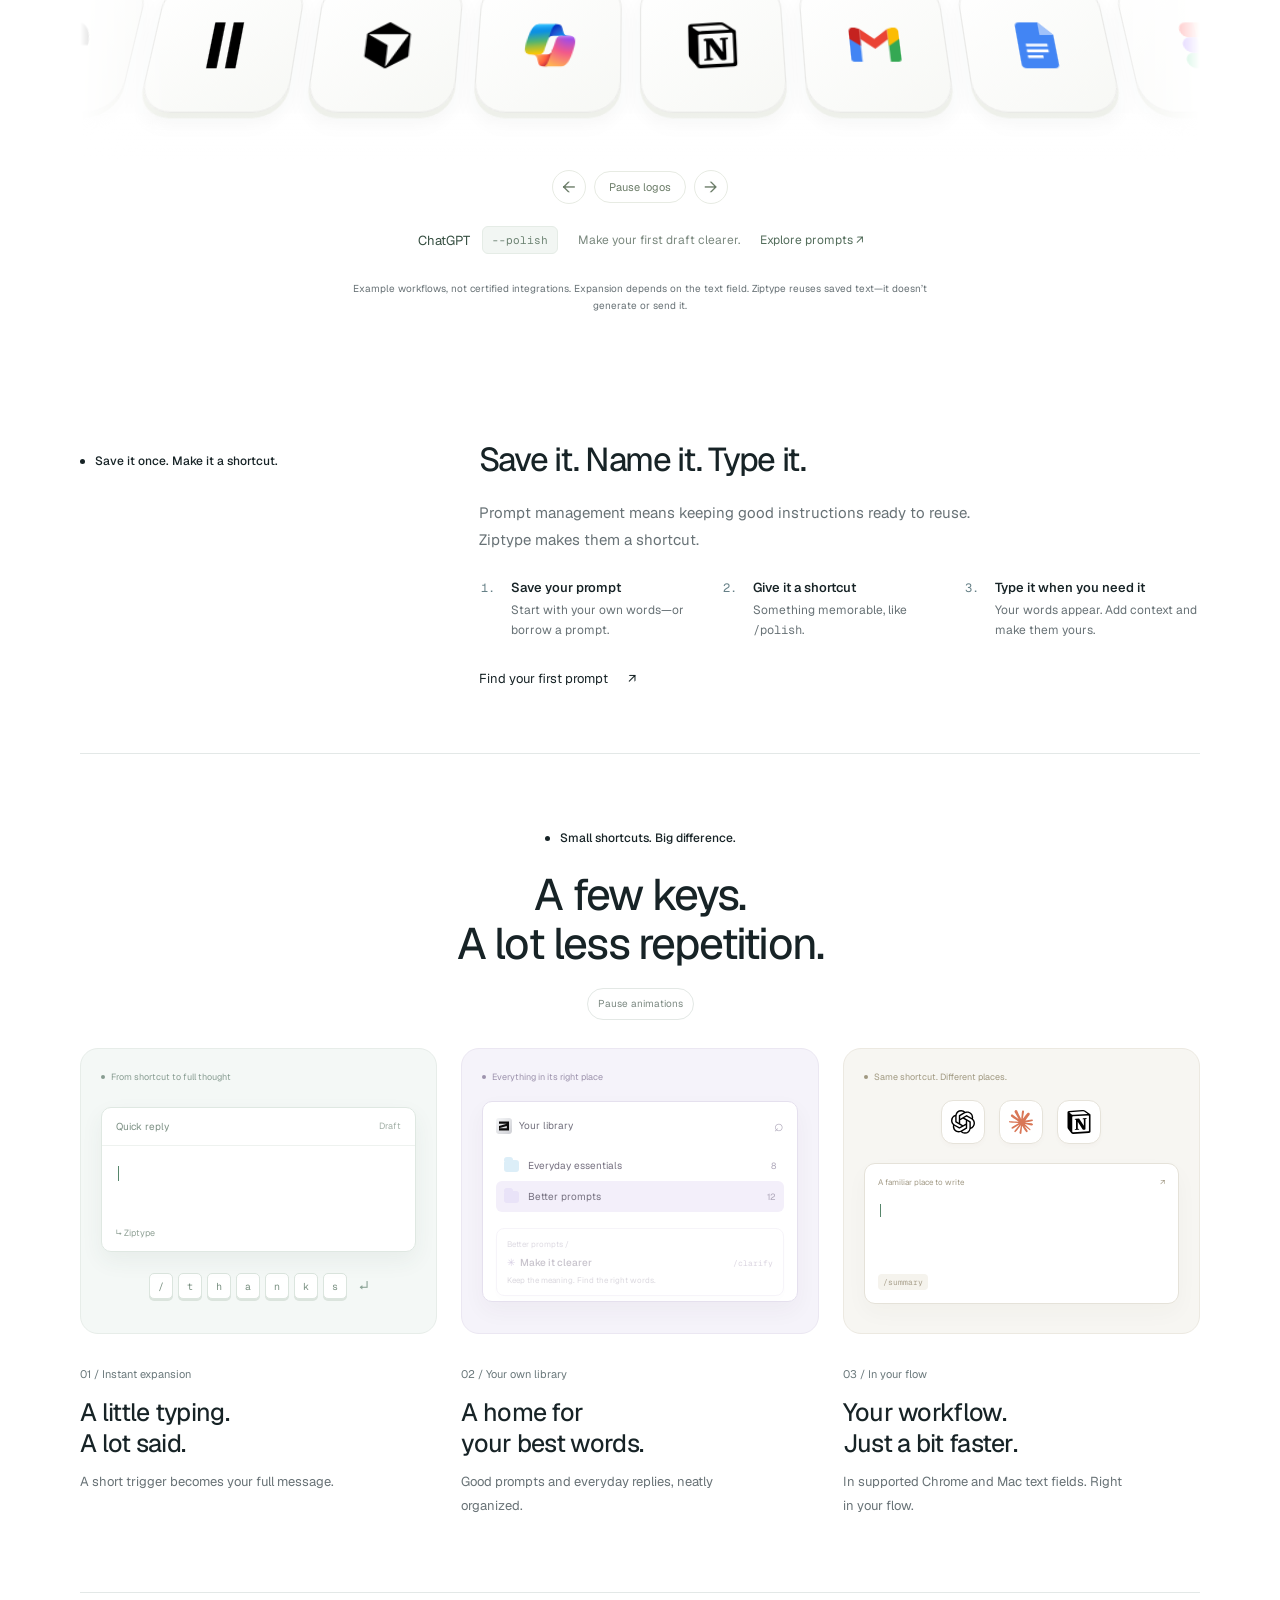
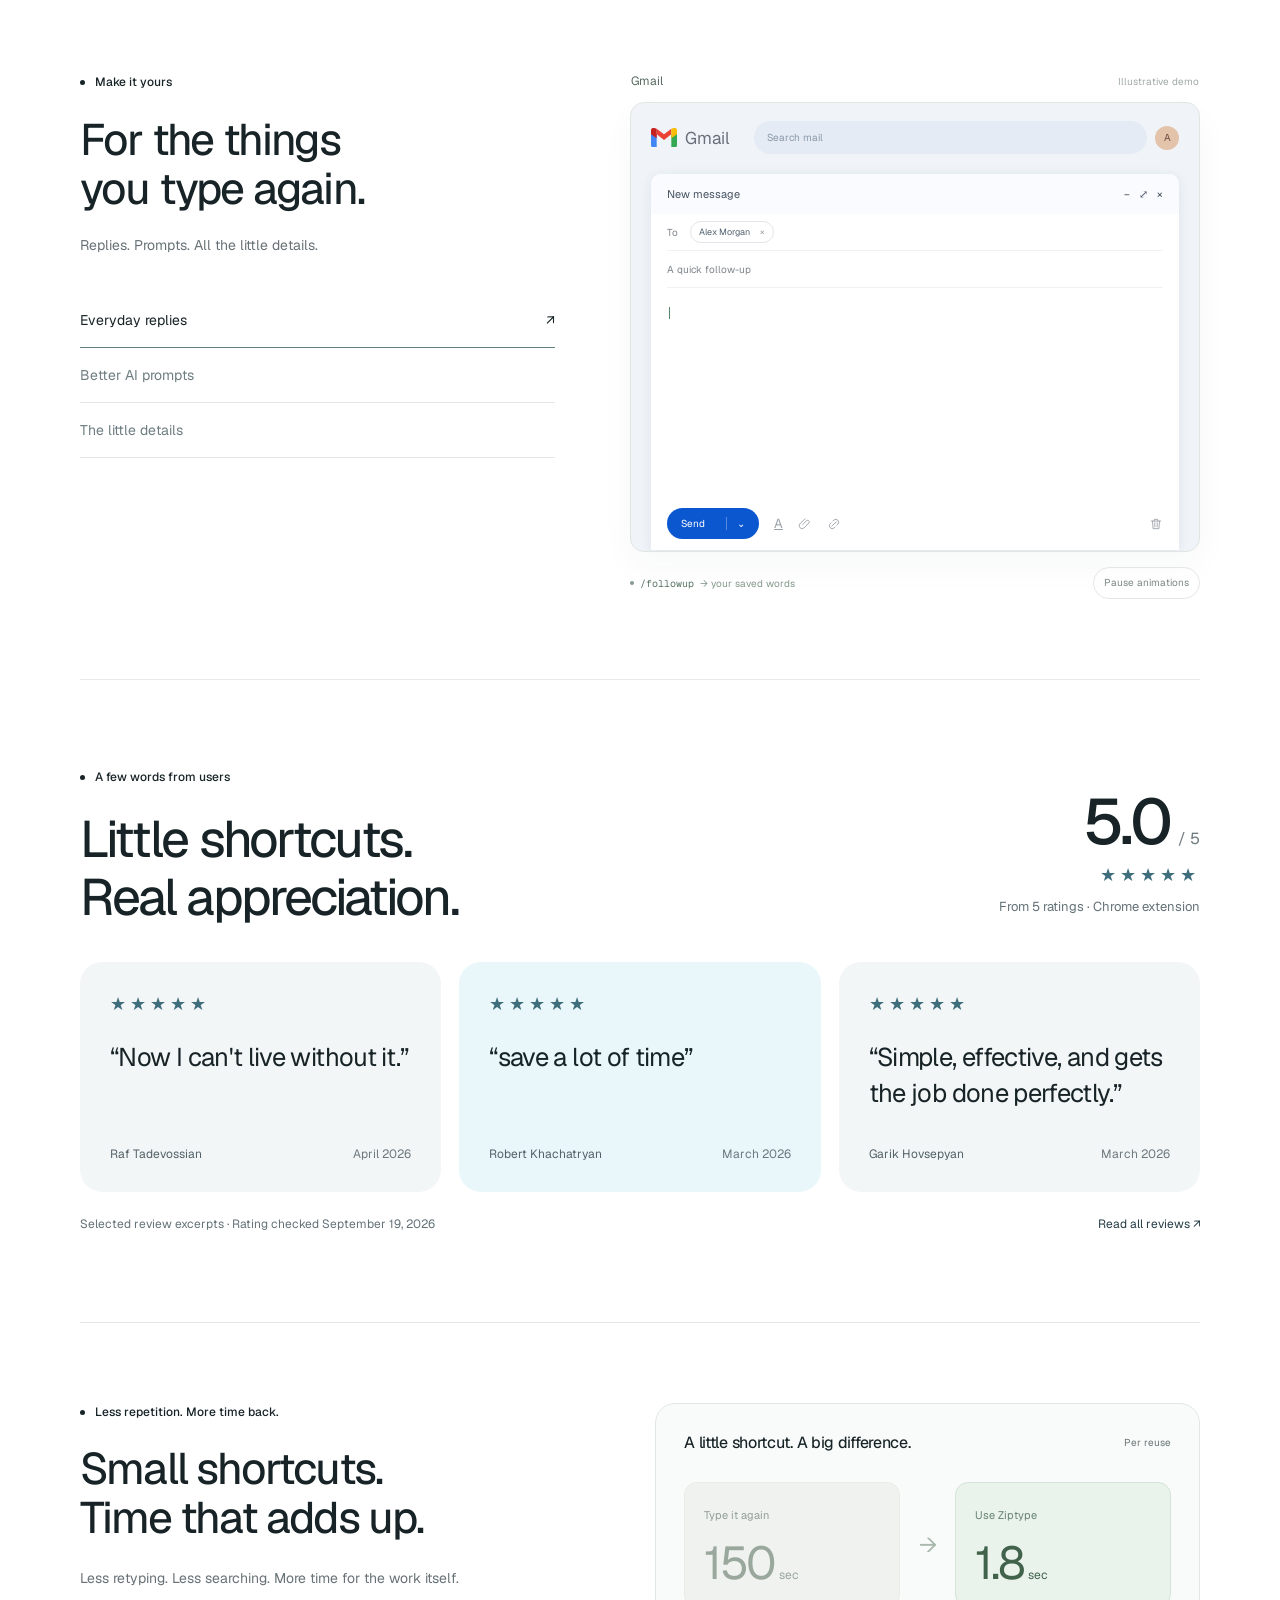
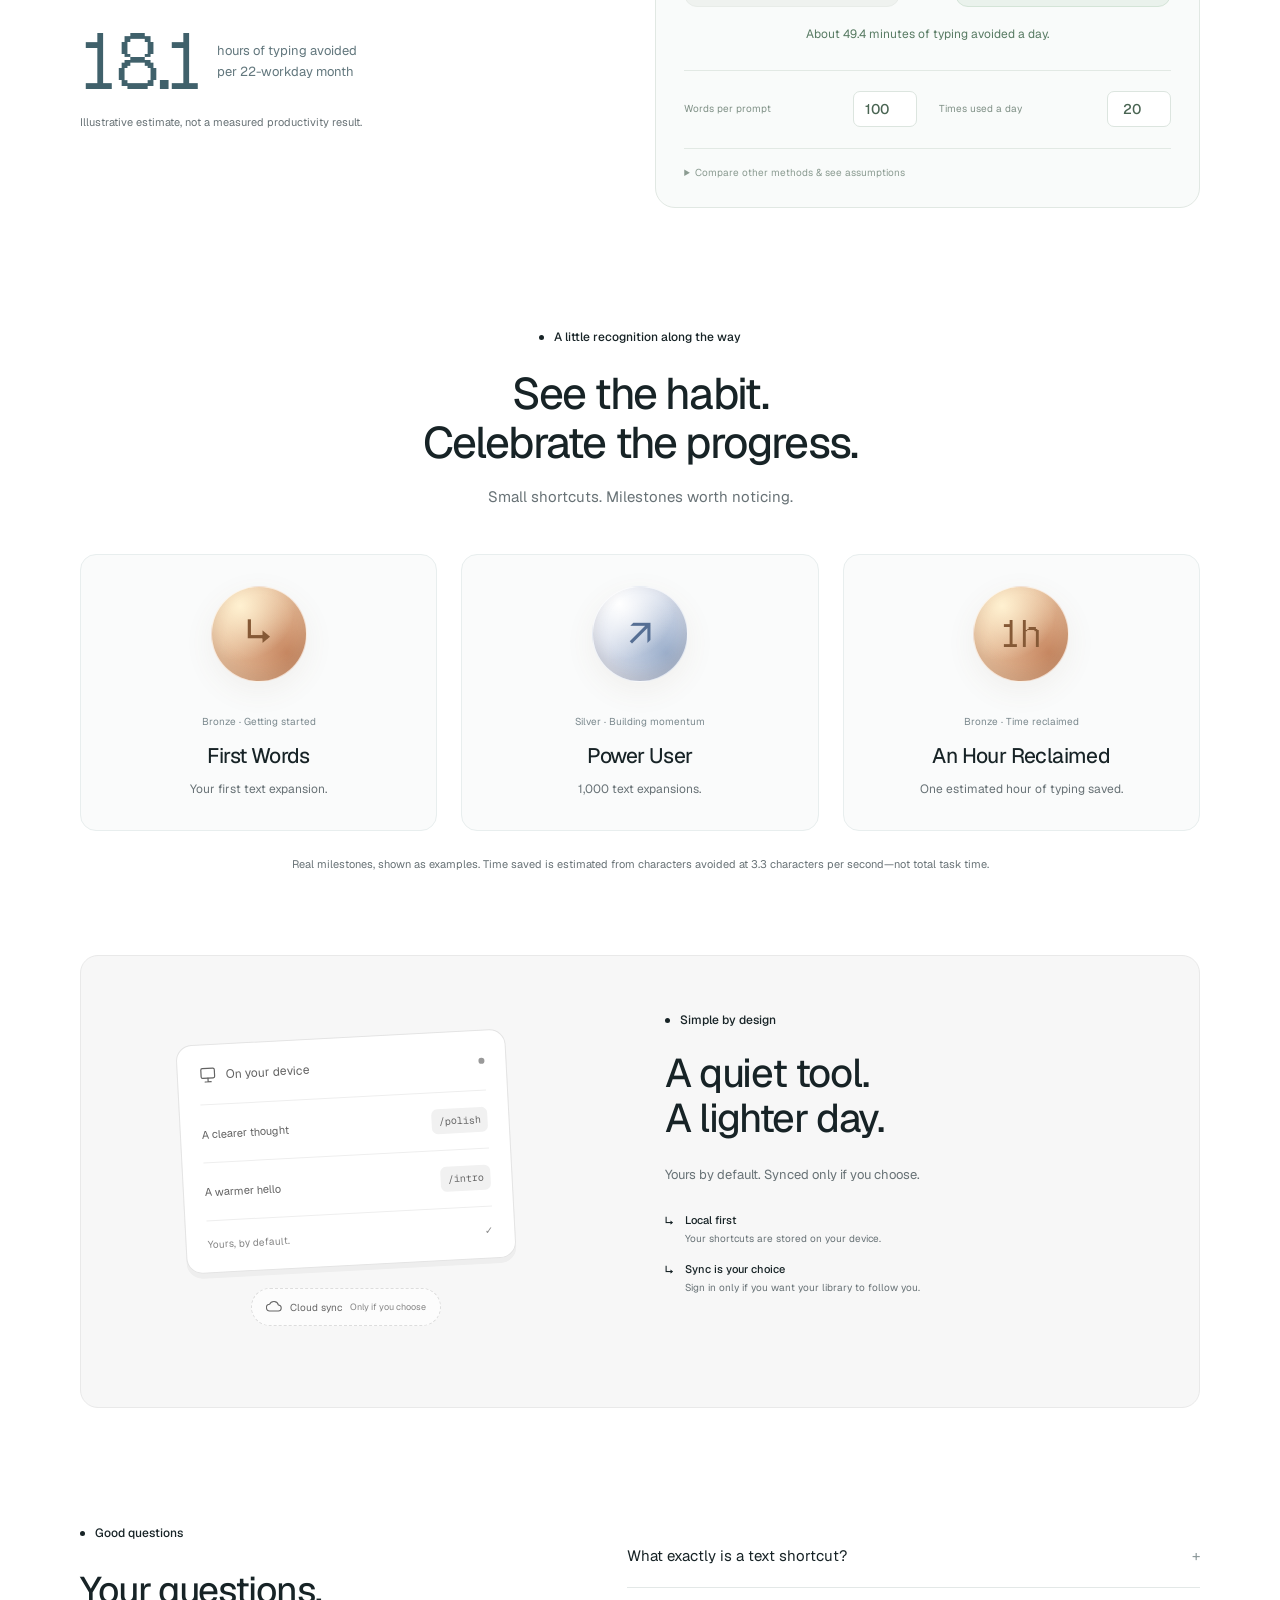
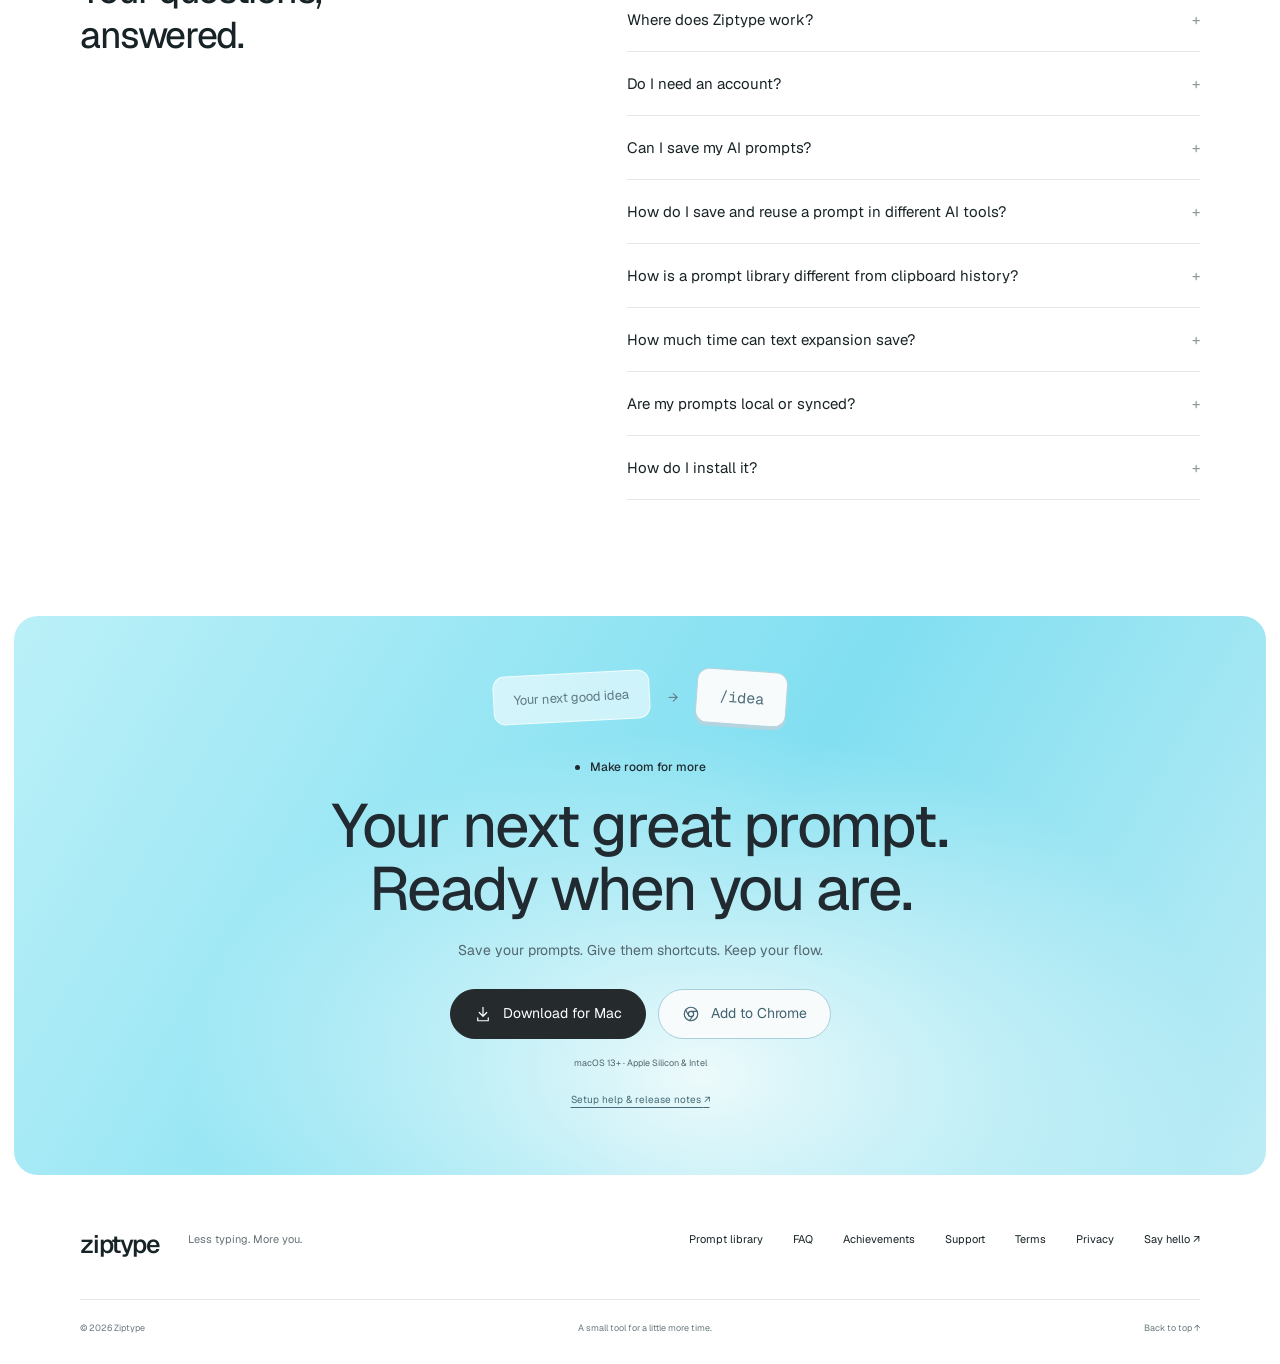
==== commit 2468aaf0: "Add verified Chrome extension reviews to homepage" ====
--- a/index.html
+++ b/index.html
@@ -15,7 +15,7 @@
 <meta name="robots" content="index,follow,max-image-preview:large">
 <link rel="canonical" href="https://ziptype.app/">
 <link rel="preload" href="fonts/Geist-Variable.woff2" as="font" type="font/woff2" crossorigin>
-<link rel="icon" href="favicon.png" type="image/png"><link rel="stylesheet" href="style.css"><link rel="stylesheet" href="showcase.css"><script src="navigation.js" defer></script><script src="script.js" defer></script><script src="logo-playground.js" defer></script>
+<link rel="icon" href="favicon.png" type="image/png"><link rel="stylesheet" href="style.css"><link rel="stylesheet" href="showcase.css"><link rel="stylesheet" href="reviews.css"><script src="navigation.js" defer></script><script src="script.js" defer></script><script src="logo-playground.js" defer></script>
 <script type="application/ld+json">
 {
   "@context": "https://schema.org",
@@ -145,6 +145,16 @@
 <div class="use-preview-footer"><div><span class="small-dot"></span><code id="use-trigger">/followup</code><span> → your saved words</span></div><button class="motion-toggle" data-motion-toggle aria-pressed="false">Pause animations</button></div><p class="sr-only" id="use-text">Hey Alex, Just a quick follow-up on our conversation. Let me know if you have any questions — happy to help. Looking forward to hearing what you think!</p>
 </div></section>
 
+<section class="reviews section-wrap" id="reviews" aria-labelledby="reviews-title">
+<div class="reviews-heading"><div><div class="section-label"><span class="small-dot"></span> A few words from users</div><h2 id="reviews-title">Little shortcuts.<br>Real appreciation.</h2></div><div class="reviews-rating"><div><strong>5.0</strong><span>/ 5</span></div><span class="review-stars" aria-label="5 out of 5 stars">★★★★★</span><p>From 5 ratings · Chrome extension</p></div></div>
+<div class="review-grid">
+<figure class="review-card"><span class="review-stars" aria-label="5 out of 5 stars">★★★★★</span><blockquote>“Now I can't live without it.”</blockquote><figcaption>Raf Tadevossian <span>April 2026</span></figcaption></figure>
+<figure class="review-card"><span class="review-stars" aria-label="5 out of 5 stars">★★★★★</span><blockquote>“save a lot of time”</blockquote><figcaption>Robert Khachatryan <span>March 2026</span></figcaption></figure>
+<figure class="review-card"><span class="review-stars" aria-label="5 out of 5 stars">★★★★★</span><blockquote>“Simple, effective, and gets the job done perfectly.”</blockquote><figcaption>Garik Hovsepyan <span>March 2026</span></figcaption></figure>
+</div>
+<div class="reviews-source"><span>Selected review excerpts · Rating checked September 19, 2026</span><a href="https://chromewebstore.google.com/detail/fdcgeibjbednamedpidnloapalmmkgka/reviews">Read all reviews <span aria-hidden="true">↗</span></a></div>
+</section>
+
 <section class="savings section-wrap" id="time-saved" aria-labelledby="savings-title">
 <div class="savings-copy"><div class="section-label"><span class="small-dot"></span> Less repetition. More time back.</div><h2 id="savings-title">Small shortcuts.<br>Time that adds up.</h2><p>Less retyping. Less searching. More time for the work itself.</p>
 <div class="savings-total"><span class="pixel-number" id="monthly-hours">18.1</span><span>hours of typing avoided<br>per 22-workday month</span></div>
--- a/reviews.css
+++ b/reviews.css
@@ -0,0 +1,11 @@
+.reviews{padding-block:88px;border-top:1px solid #e6e9e9}
+.reviews-heading{display:flex;align-items:center;justify-content:space-between;gap:32px;margin-bottom:36px}
+.reviews h2{font-size:clamp(32px,4vw,56px);line-height:1.12;letter-spacing:-.045em;margin:24px 0 0}
+.reviews-rating{text-align:right;flex-shrink:0}.reviews-rating strong{font-size:64px;letter-spacing:-.06em;font-weight:500}.reviews-rating div>span{color:#707c80;margin-left:9px}
+.review-stars{display:block;letter-spacing:4px;color:#3e6d7b;font-size:18px}.reviews-rating p{font-size:13px;color:#647278;margin:12px 0 0}
+.review-grid{display:grid;grid-template-columns:repeat(3,minmax(0,1fr));gap:18px}
+.review-card{margin:0;padding:30px;border-radius:22px;background:#f3f6f7;display:flex;flex-direction:column;min-height:230px}.review-card:nth-child(2){background:#e9f6fa}
+.review-card blockquote{font-size:clamp(20px,2vw,27px);line-height:1.4;letter-spacing:-.025em;margin:25px 0 30px}
+.review-card figcaption{margin-top:auto;display:flex;justify-content:space-between;gap:12px;font-size:12px;color:#526269}.review-card figcaption span{color:#6d797e}
+.reviews-source{display:flex;justify-content:space-between;gap:18px;margin-top:23px;font-size:12px;line-height:1.6;color:#647278}.reviews-source a{color:#263d46;text-underline-offset:4px}
+@media(max-width:700px){.reviews{padding-block:55px}.reviews-heading{align-items:flex-start;flex-direction:column;gap:24px}.reviews-rating{text-align:left}.reviews-rating strong{font-size:44px}.review-grid{grid-template-columns:1fr}.review-card{min-height:190px;padding:25px}.reviews-source{flex-direction:column;gap:8px}}
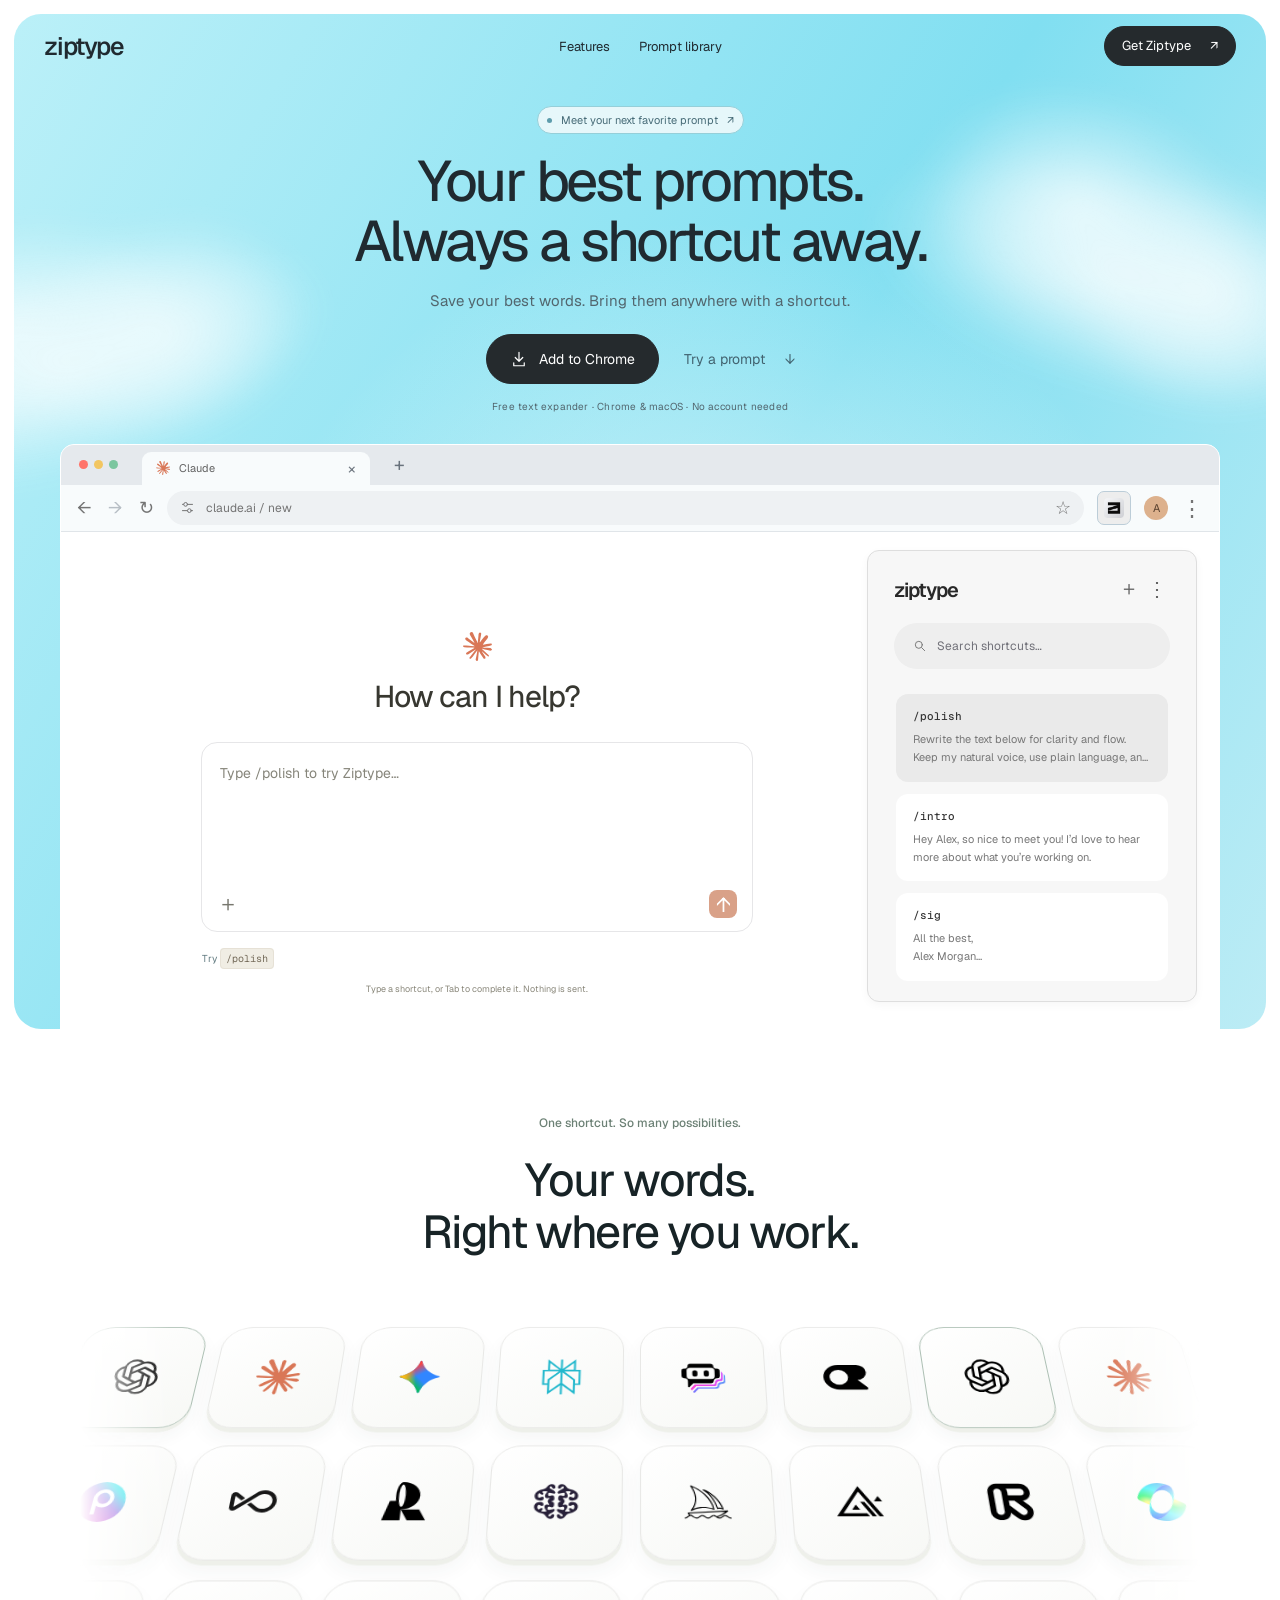
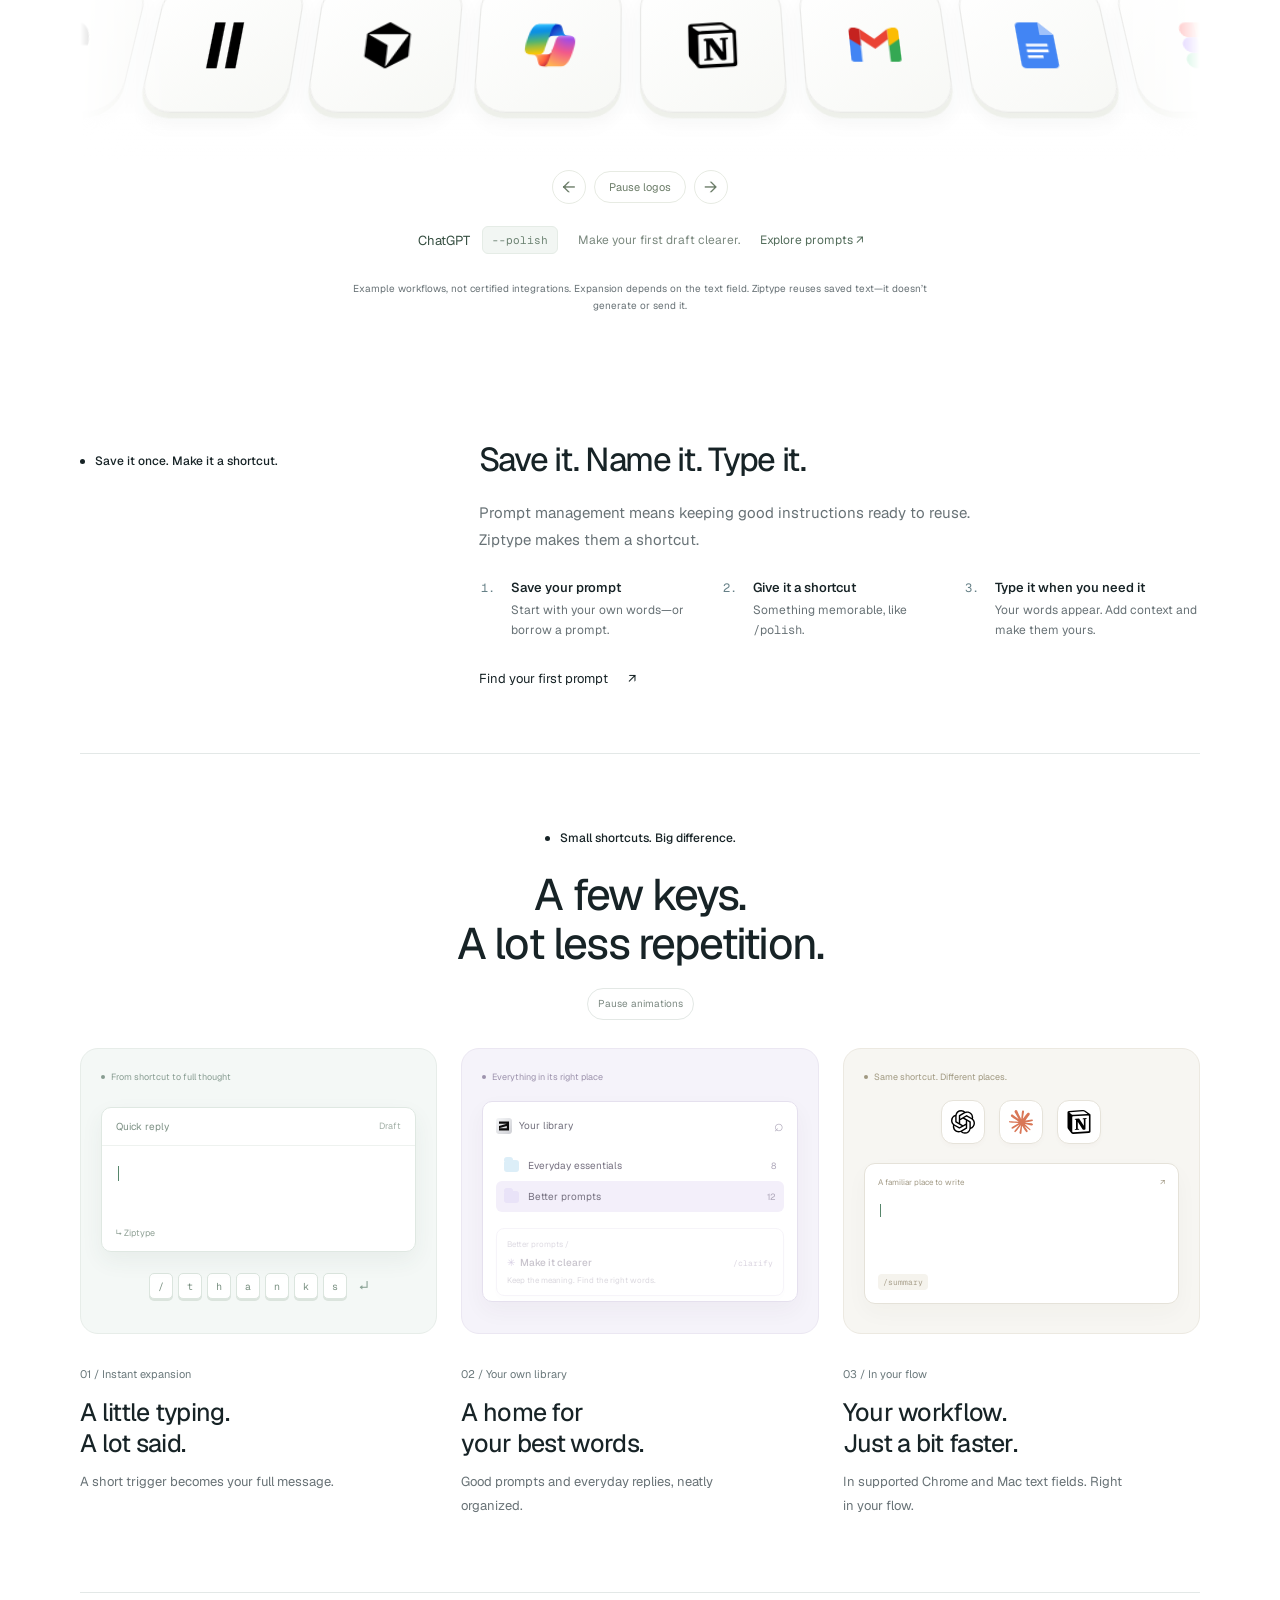
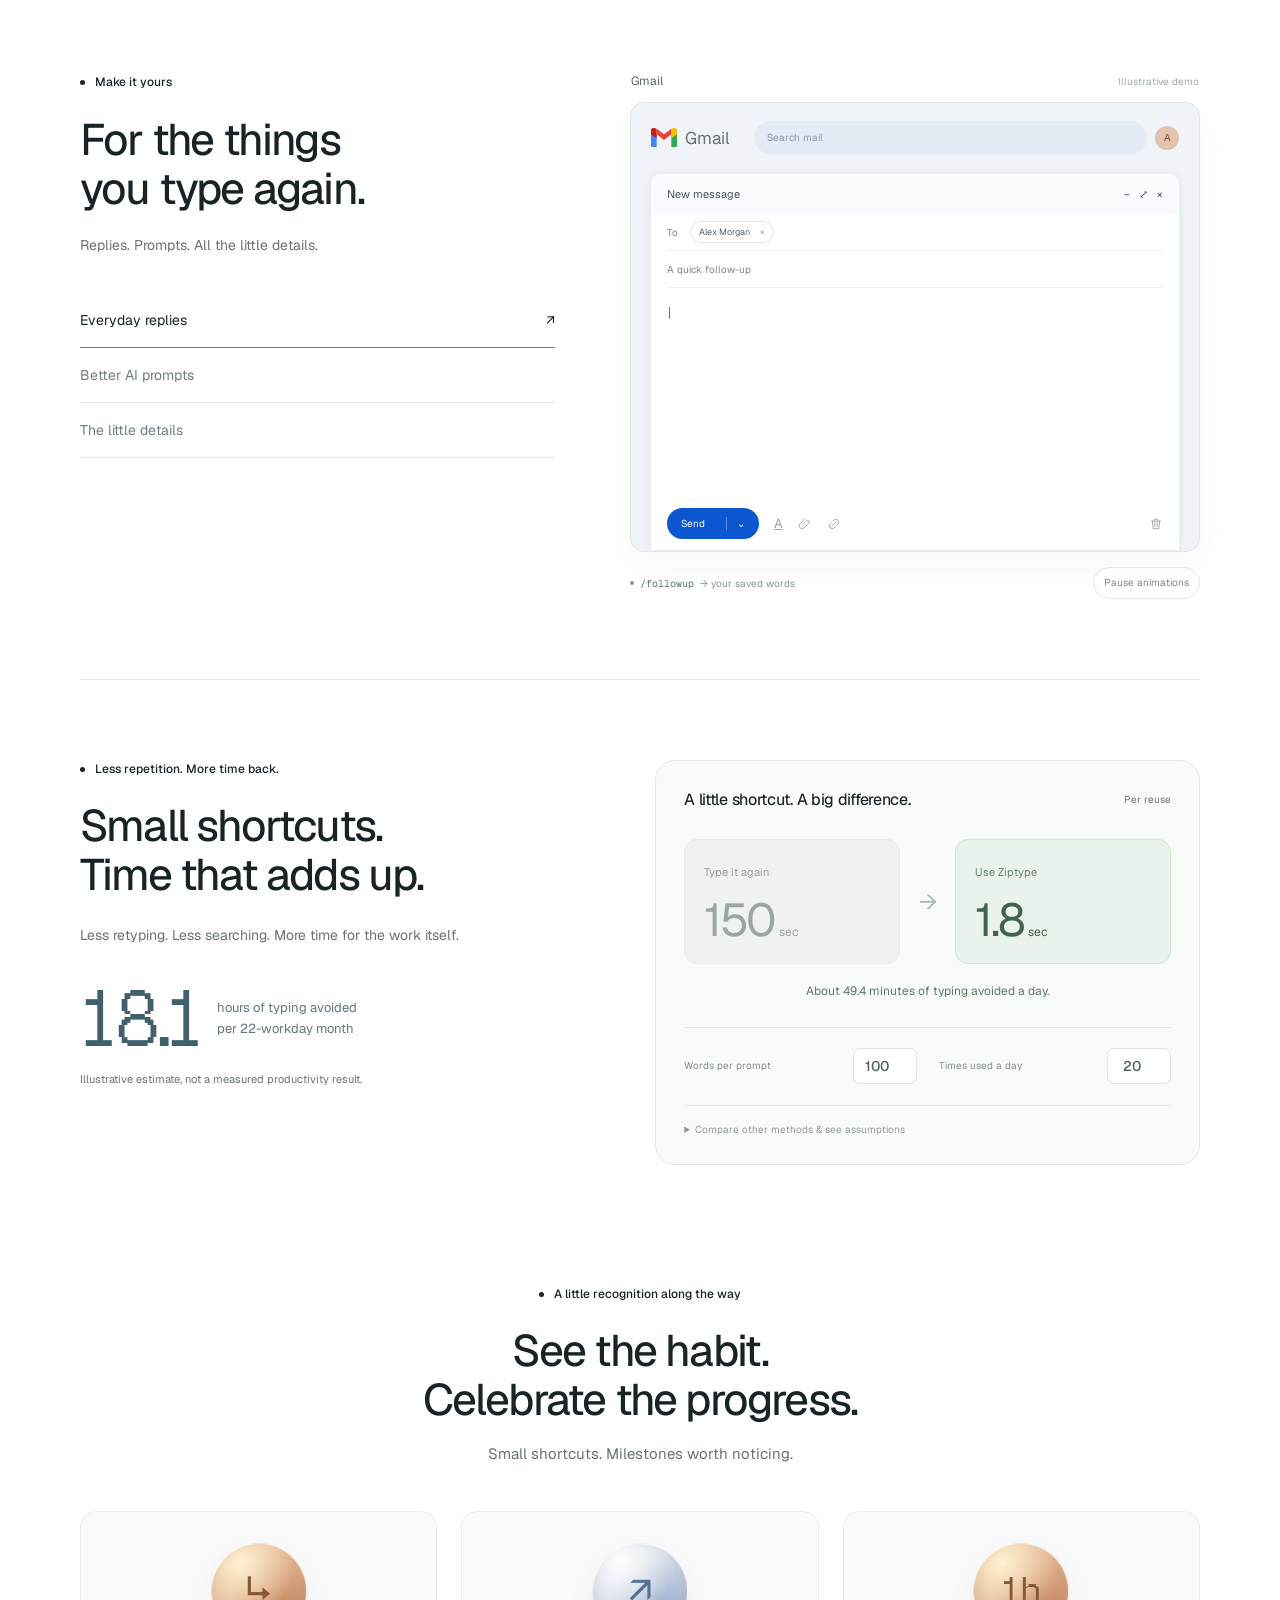
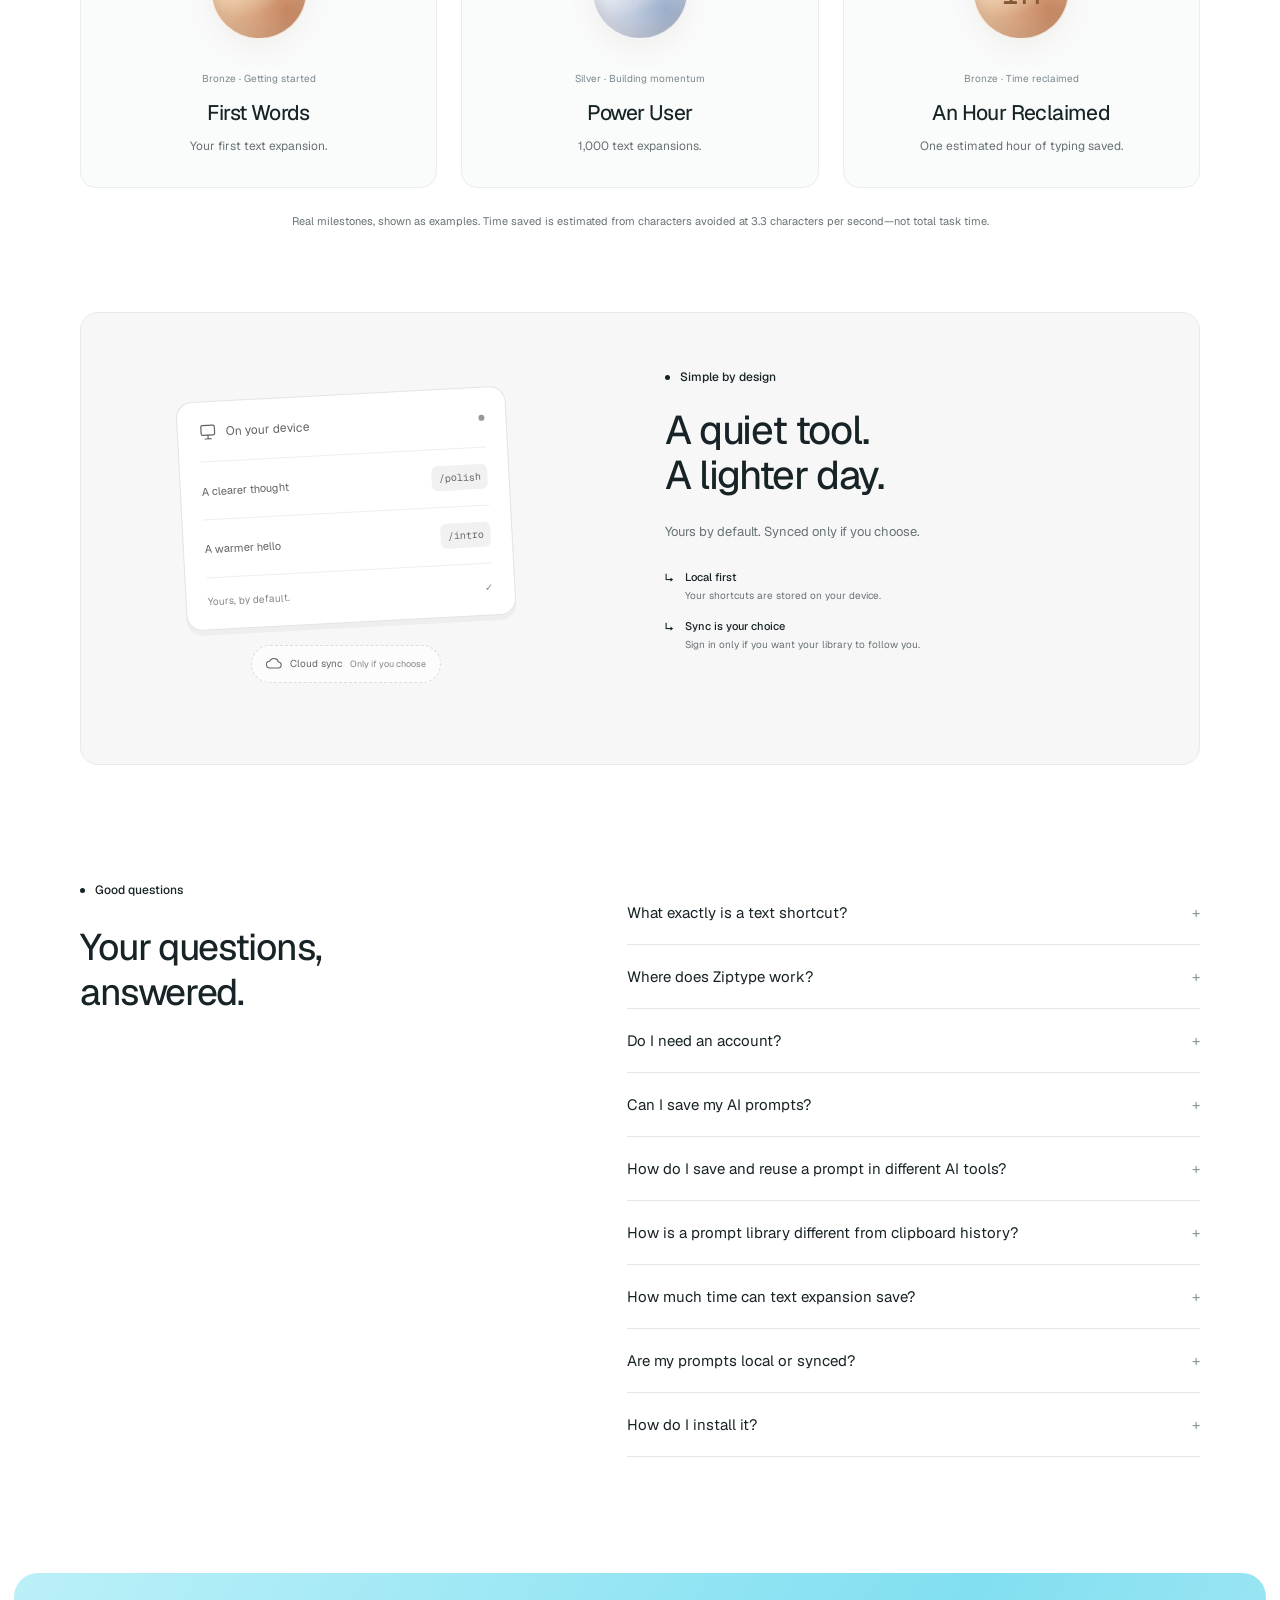
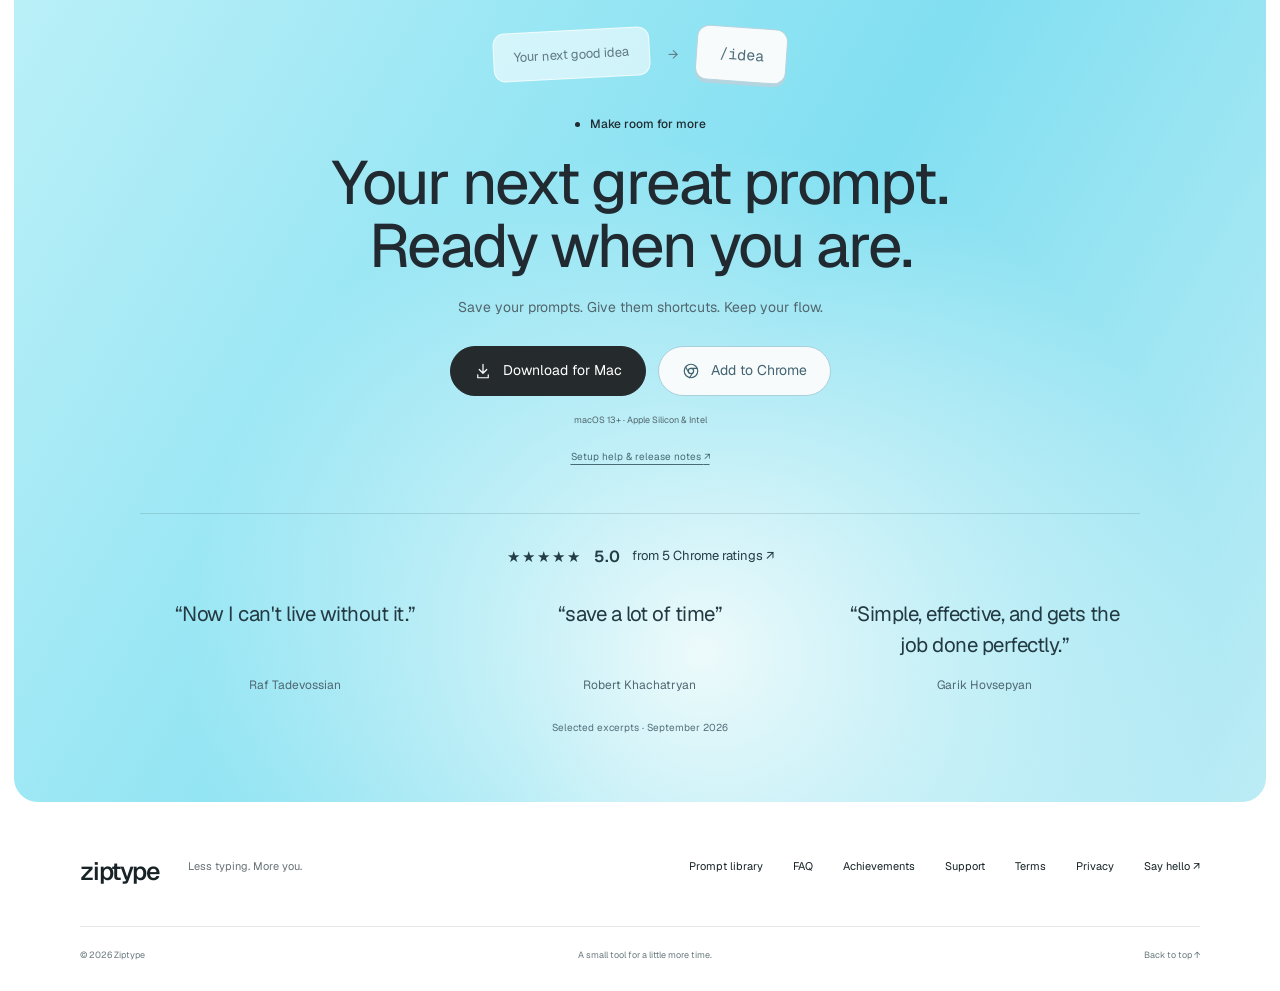
==== commit a1d10d50: "Simplify reviews beneath download buttons" ====
--- a/index.html
+++ b/index.html
@@ -145,15 +145,6 @@
 <div class="use-preview-footer"><div><span class="small-dot"></span><code id="use-trigger">/followup</code><span> → your saved words</span></div><button class="motion-toggle" data-motion-toggle aria-pressed="false">Pause animations</button></div><p class="sr-only" id="use-text">Hey Alex, Just a quick follow-up on our conversation. Let me know if you have any questions — happy to help. Looking forward to hearing what you think!</p>
 </div></section>
 
-<section class="reviews section-wrap" id="reviews" aria-labelledby="reviews-title">
-<div class="reviews-heading"><div><div class="section-label"><span class="small-dot"></span> A few words from users</div><h2 id="reviews-title">Little shortcuts.<br>Real appreciation.</h2></div><div class="reviews-rating"><div><strong>5.0</strong><span>/ 5</span></div><span class="review-stars" aria-label="5 out of 5 stars">★★★★★</span><p>From 5 ratings · Chrome extension</p></div></div>
-<div class="review-grid">
-<figure class="review-card"><span class="review-stars" aria-label="5 out of 5 stars">★★★★★</span><blockquote>“Now I can't live without it.”</blockquote><figcaption>Raf Tadevossian <span>April 2026</span></figcaption></figure>
-<figure class="review-card"><span class="review-stars" aria-label="5 out of 5 stars">★★★★★</span><blockquote>“save a lot of time”</blockquote><figcaption>Robert Khachatryan <span>March 2026</span></figcaption></figure>
-<figure class="review-card"><span class="review-stars" aria-label="5 out of 5 stars">★★★★★</span><blockquote>“Simple, effective, and gets the job done perfectly.”</blockquote><figcaption>Garik Hovsepyan <span>March 2026</span></figcaption></figure>
-</div>
-<div class="reviews-source"><span>Selected review excerpts · Rating checked September 19, 2026</span><a href="https://chromewebstore.google.com/detail/fdcgeibjbednamedpidnloapalmmkgka/reviews">Read all reviews <span aria-hidden="true">↗</span></a></div>
-</section>
 
 <section class="savings section-wrap" id="time-saved" aria-labelledby="savings-title">
 <div class="savings-copy"><div class="section-label"><span class="small-dot"></span> Less repetition. More time back.</div><h2 id="savings-title">Small shortcuts.<br>Time that adds up.</h2><p>Less retyping. Less searching. More time for the work itself.</p>
@@ -189,7 +180,16 @@
 <details><summary>How do I install it?<span aria-hidden="true">+</span></summary><p>Read the <a href="/support#mac-release">Mac setup notes</a>, download the installer and move Ziptype to Applications. Grant Accessibility permission when you’re ready to try expansion. For Chrome, open the <a href="https://chromewebstore.google.com/detail/fdcgeibjbednamedpidnloapalmmkgka">official Ziptype Chrome Web Store listing</a>, choose Add to Chrome, and review the requested permissions. Pin Ziptype to your toolbar and create a shortcut.</p></details>
 </div></section>
 
-<section class="download sky" id="download"><div class="closing-shortcut" aria-hidden="true"><span>Your next good idea</span><span>→</span><kbd>/idea</kbd></div><div class="section-label"><span class="small-dot"></span> Make room for more</div><h2>Your next great prompt.<br>Ready when you are.</h2><p>Save your prompts. Give them shortcuts. Keep your flow.</p><div class="download-buttons"><a class="button" href="downloads/Ziptype.dmg" download data-conversion="mac_download"><svg class="icon" viewBox="0 0 24 24" aria-hidden="true"><path d="M12 3v12m-5-5 5 5 5-5M5 17v4h14v-4"/></svg> Download for Mac</a><a class="button button-outline" href="https://chromewebstore.google.com/detail/fdcgeibjbednamedpidnloapalmmkgka" data-conversion="chrome_store"><svg class="icon" viewBox="0 0 24 24" aria-hidden="true"><circle cx="12" cy="12" r="9"/><circle cx="12" cy="12" r="3.5"/><path d="M12 8.5h8M9 14l-4-7m9 8-4 6"/></svg> Add to Chrome</a></div><p class="download-note">macOS 13+ · Apple Silicon &amp; Intel</p><a class="install-help" href="/support">Setup help &amp; release notes <span aria-hidden="true">↗</span></a></section>
+<section class="download sky" id="download"><div class="closing-shortcut" aria-hidden="true"><span>Your next good idea</span><span>→</span><kbd>/idea</kbd></div><div class="section-label"><span class="small-dot"></span> Make room for more</div><h2>Your next great prompt.<br>Ready when you are.</h2><p>Save your prompts. Give them shortcuts. Keep your flow.</p><div class="download-buttons"><a class="button" href="downloads/Ziptype.dmg" download data-conversion="mac_download"><svg class="icon" viewBox="0 0 24 24" aria-hidden="true"><path d="M12 3v12m-5-5 5 5 5-5M5 17v4h14v-4"/></svg> Download for Mac</a><a class="button button-outline" href="https://chromewebstore.google.com/detail/fdcgeibjbednamedpidnloapalmmkgka" data-conversion="chrome_store"><svg class="icon" viewBox="0 0 24 24" aria-hidden="true"><circle cx="12" cy="12" r="9"/><circle cx="12" cy="12" r="3.5"/><path d="M12 8.5h8M9 14l-4-7m9 8-4 6"/></svg> Add to Chrome</a></div><p class="download-note">macOS 13+ · Apple Silicon &amp; Intel</p><a class="install-help" href="/support">Setup help &amp; release notes <span aria-hidden="true">↗</span></a>
+<section class="reviews" id="reviews" aria-label="Chrome extension reviews">
+<a class="reviews-rating" href="https://chromewebstore.google.com/detail/fdcgeibjbednamedpidnloapalmmkgka/reviews" aria-label="Rated 5 out of 5 from 5 Chrome extension ratings. Read reviews."><span class="review-stars" aria-hidden="true">★★★★★</span><strong>5.0</strong><span>from 5 Chrome ratings ↗</span></a>
+<div class="review-grid">
+<figure class="review-card"><blockquote>“Now I can't live without it.”</blockquote><figcaption>Raf Tadevossian</figcaption></figure>
+<figure class="review-card"><blockquote>“save a lot of time”</blockquote><figcaption>Robert Khachatryan</figcaption></figure>
+<figure class="review-card"><blockquote>“Simple, effective, and gets the job done perfectly.”</blockquote><figcaption>Garik Hovsepyan</figcaption></figure>
+</div><p class="reviews-source">Selected excerpts · September 2026</p>
+</section>
+</section>
 </main>
 <footer class="footer section-wrap"><div class="footer-top"><a class="wordmark" href="/">ziptype</a><p>Less typing. More you.</p><nav aria-label="Footer navigation"><a href="/prompts">Prompt library</a><a href="#faq">FAQ</a><a href="#achievements">Achievements</a><a href="/support">Support</a><a href="/terms">Terms</a><a href="https://www.ziptype.app/privacy-policy">Privacy</a><a href="mailto:arman.armaghanyan@gmail.com">Say hello <span aria-hidden="true">↗</span></a></nav></div><div class="footer-bottom"><span>© 2026 Ziptype</span><span>A small tool for a little more time.</span><a href="#main">Back to top ↑</a></div></footer>
 </body>
--- a/reviews.css
+++ b/reviews.css
@@ -1,11 +1,11 @@
-.reviews{padding-block:88px;border-top:1px solid #e6e9e9}
-.reviews-heading{display:flex;align-items:center;justify-content:space-between;gap:32px;margin-bottom:36px}
-.reviews h2{font-size:clamp(32px,4vw,56px);line-height:1.12;letter-spacing:-.045em;margin:24px 0 0}
-.reviews-rating{text-align:right;flex-shrink:0}.reviews-rating strong{font-size:64px;letter-spacing:-.06em;font-weight:500}.reviews-rating div>span{color:#707c80;margin-left:9px}
-.review-stars{display:block;letter-spacing:4px;color:#3e6d7b;font-size:18px}.reviews-rating p{font-size:13px;color:#647278;margin:12px 0 0}
-.review-grid{display:grid;grid-template-columns:repeat(3,minmax(0,1fr));gap:18px}
-.review-card{margin:0;padding:30px;border-radius:22px;background:#f3f6f7;display:flex;flex-direction:column;min-height:230px}.review-card:nth-child(2){background:#e9f6fa}
-.review-card blockquote{font-size:clamp(20px,2vw,27px);line-height:1.4;letter-spacing:-.025em;margin:25px 0 30px}
-.review-card figcaption{margin-top:auto;display:flex;justify-content:space-between;gap:12px;font-size:12px;color:#526269}.review-card figcaption span{color:#6d797e}
-.reviews-source{display:flex;justify-content:space-between;gap:18px;margin-top:23px;font-size:12px;line-height:1.6;color:#647278}.reviews-source a{color:#263d46;text-underline-offset:4px}
-@media(max-width:700px){.reviews{padding-block:55px}.reviews-heading{align-items:flex-start;flex-direction:column;gap:24px}.reviews-rating{text-align:left}.reviews-rating strong{font-size:44px}.review-grid{grid-template-columns:1fr}.review-card{min-height:190px;padding:25px}.reviews-source{flex-direction:column;gap:8px}}
+.download .reviews{max-width:1000px;margin:48px auto 0;padding-top:30px;border-top:1px solid rgb(27 53 62 / 14%);text-align:center}
+.reviews-rating{display:inline-flex;align-items:center;justify-content:center;gap:12px;flex-wrap:wrap;color:#243d46;text-decoration:none;font-size:13px;line-height:1.6;border-radius:6px}
+.reviews-rating:hover{text-decoration:underline;text-underline-offset:4px}
+.reviews-rating:focus-visible{outline:2px solid currentColor;outline-offset:6px}
+.reviews-rating strong{font-size:16px;font-weight:600}.review-stars{font-size:15px;letter-spacing:2px}
+.review-grid{display:grid;grid-template-columns:repeat(3,minmax(0,1fr));gap:34px;margin-top:30px}
+.review-card{margin:0;display:flex;flex-direction:column;align-items:center}
+.review-card blockquote{font-size:clamp(17px,1.6vw,21px);line-height:1.5;letter-spacing:-.025em;margin:0 0 15px;max-width:290px;color:#233a43}
+.review-card figcaption{margin-top:auto;font-size:12px;line-height:1.5;color:#4f6872}
+.reviews .reviews-source{font-size:10px;color:#536f7a;margin:26px 0 0;line-height:1.5}
+@media(max-width:700px){.download .reviews{margin-top:34px;padding-top:25px}.reviews-rating{gap:8px;font-size:12px}.review-grid{grid-template-columns:1fr;gap:26px;margin-top:27px}.review-card blockquote{max-width:330px;font-size:19px;margin-bottom:8px}}
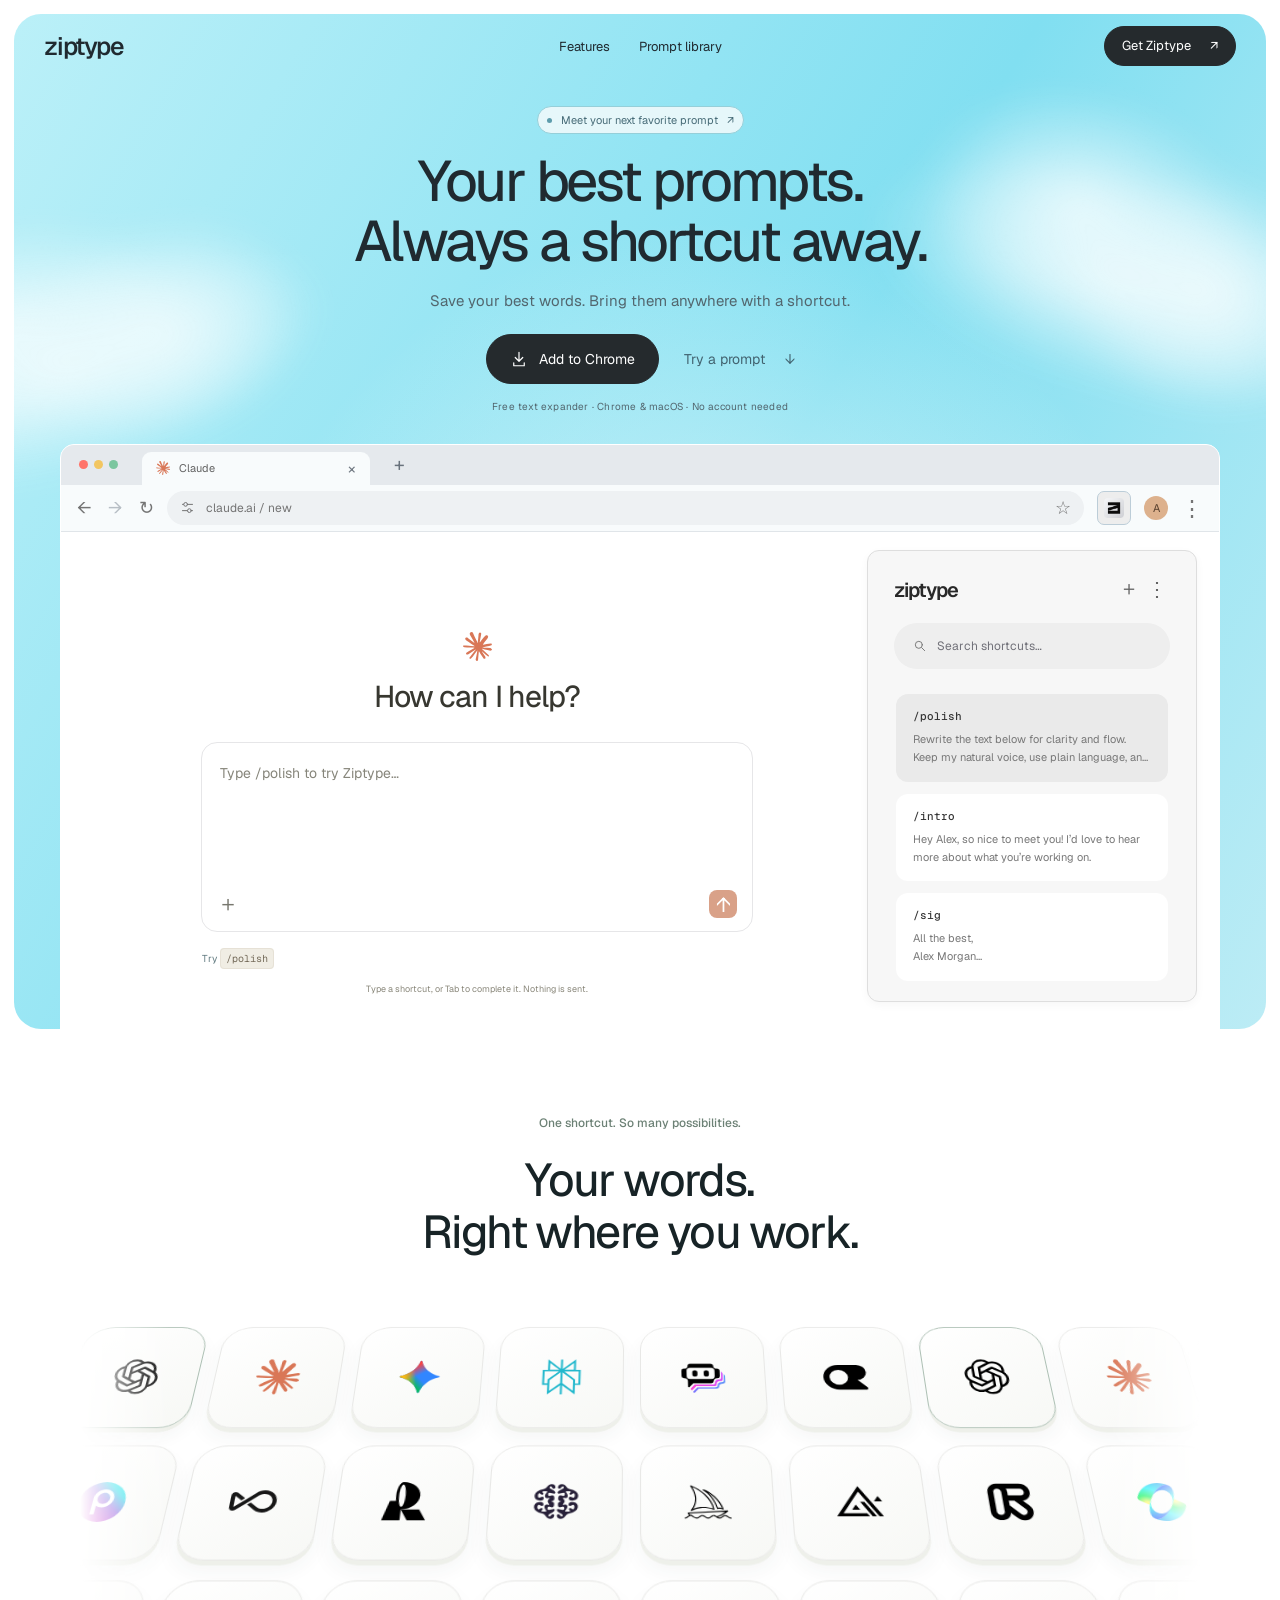
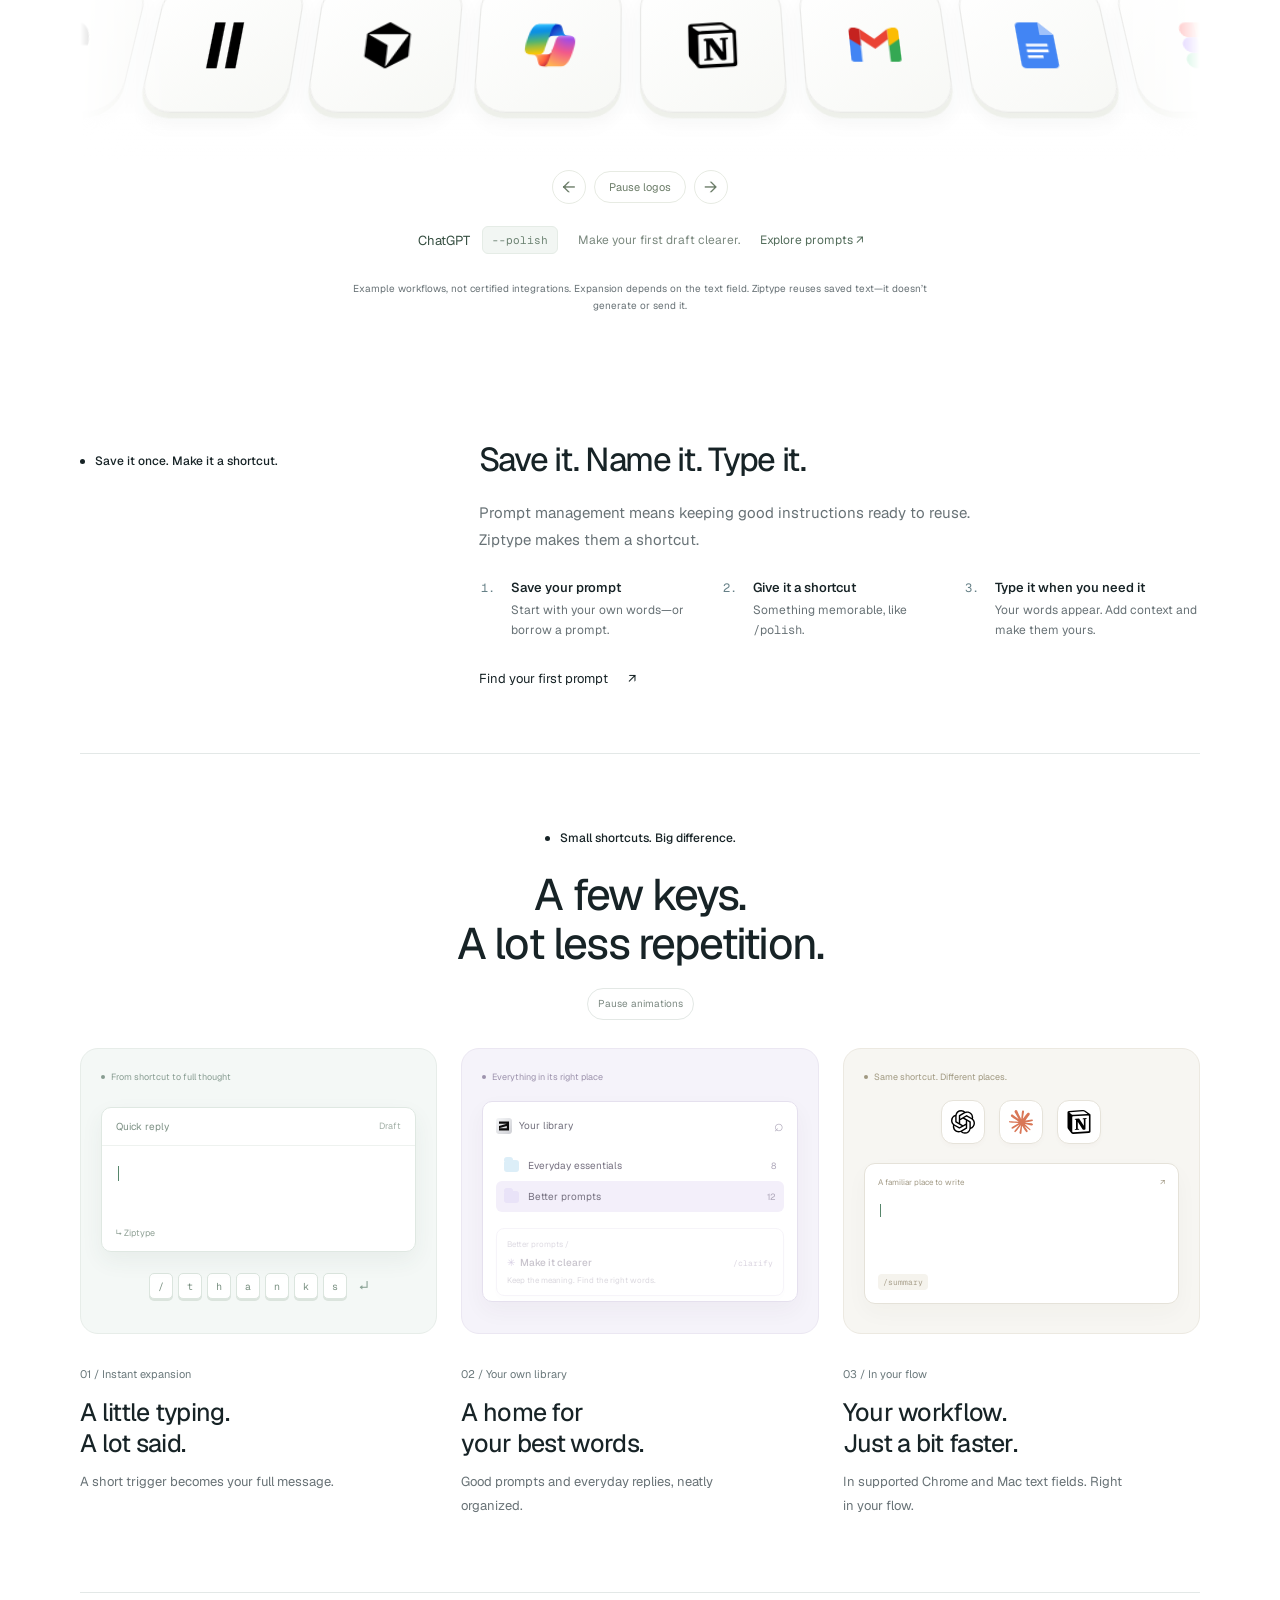
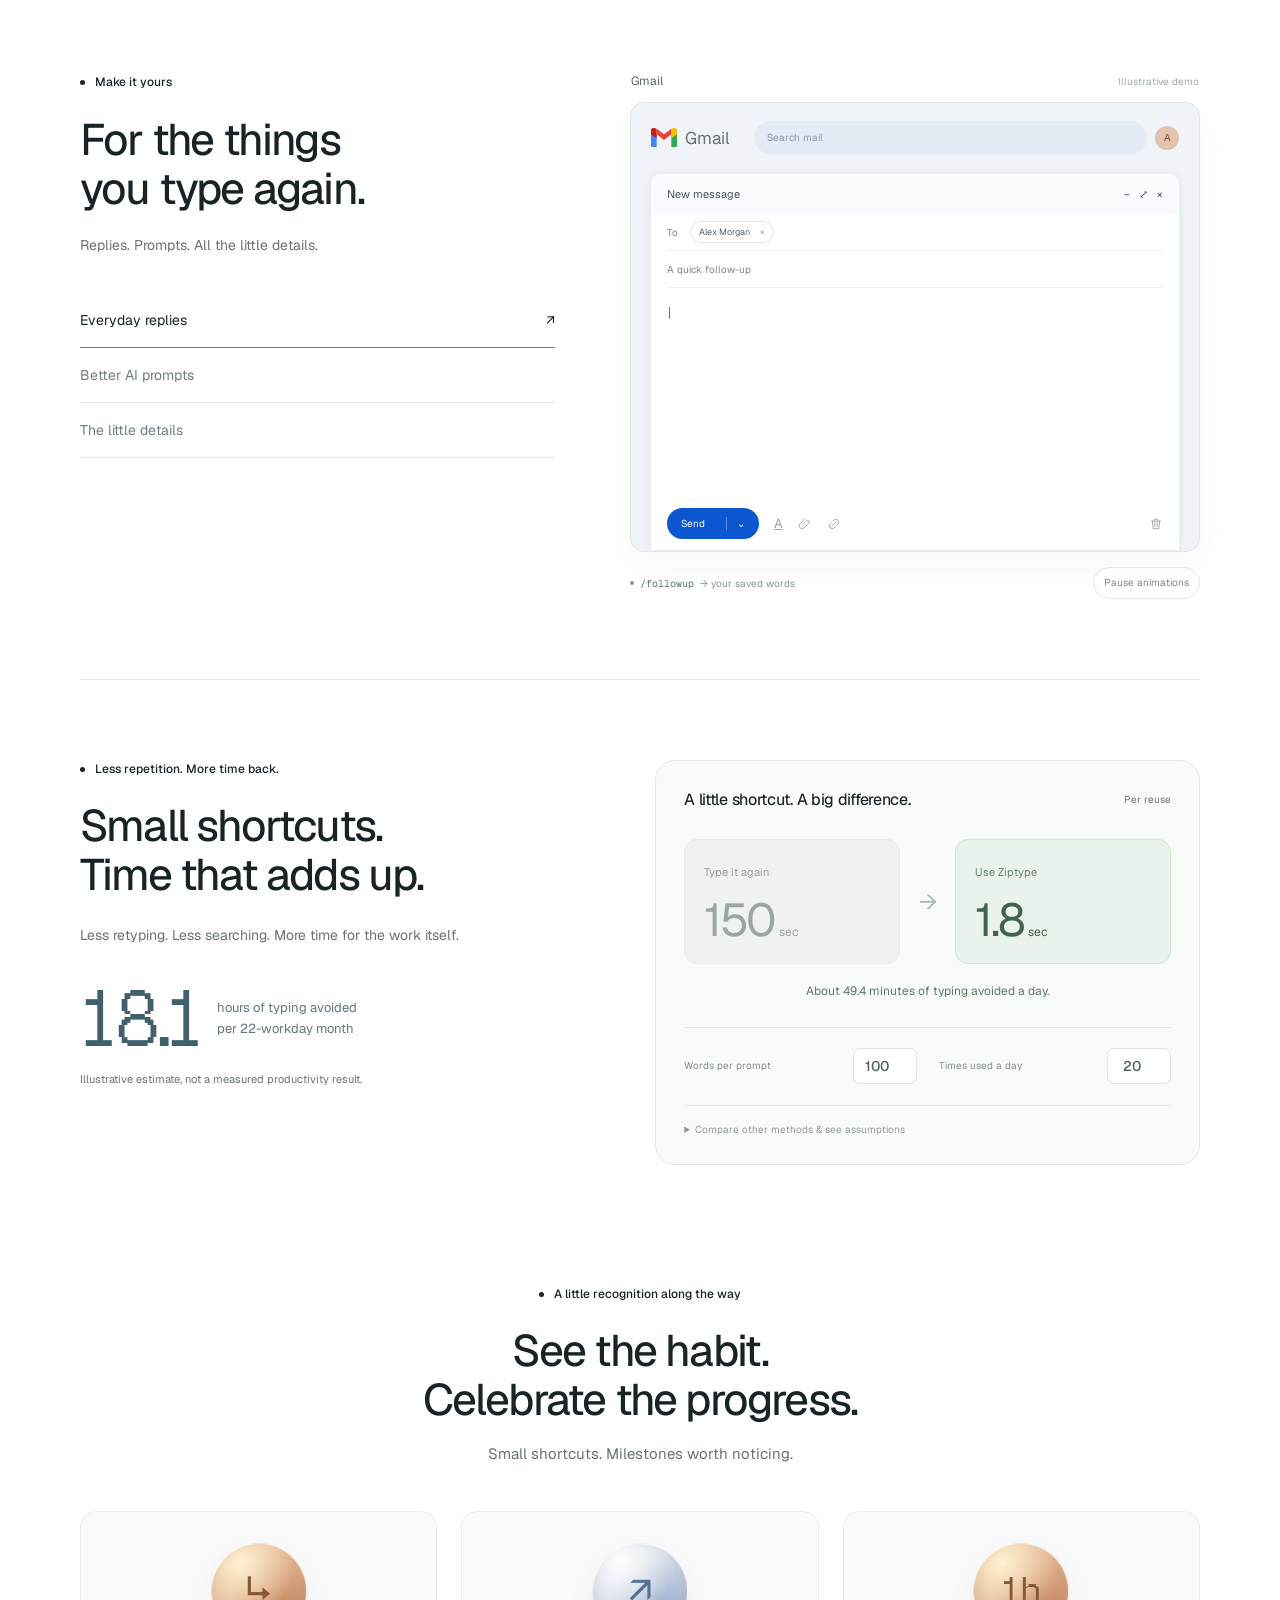
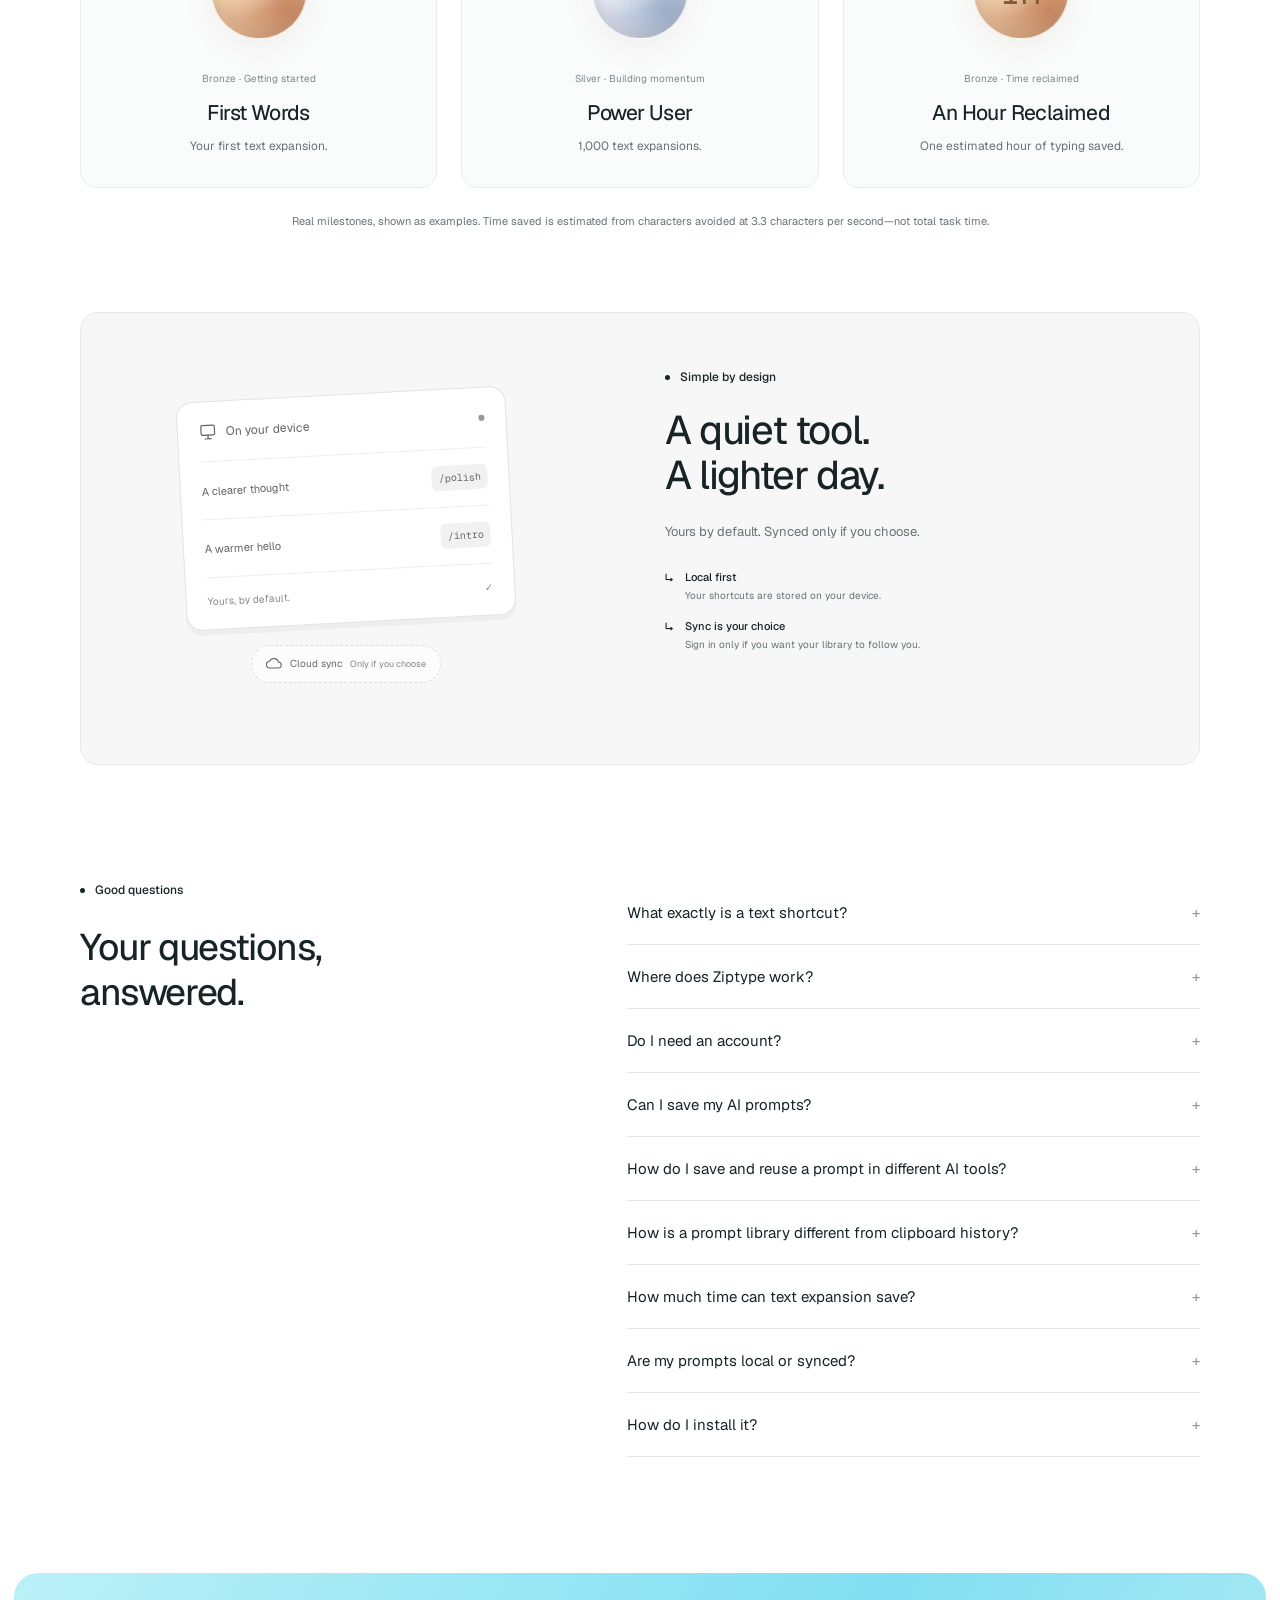
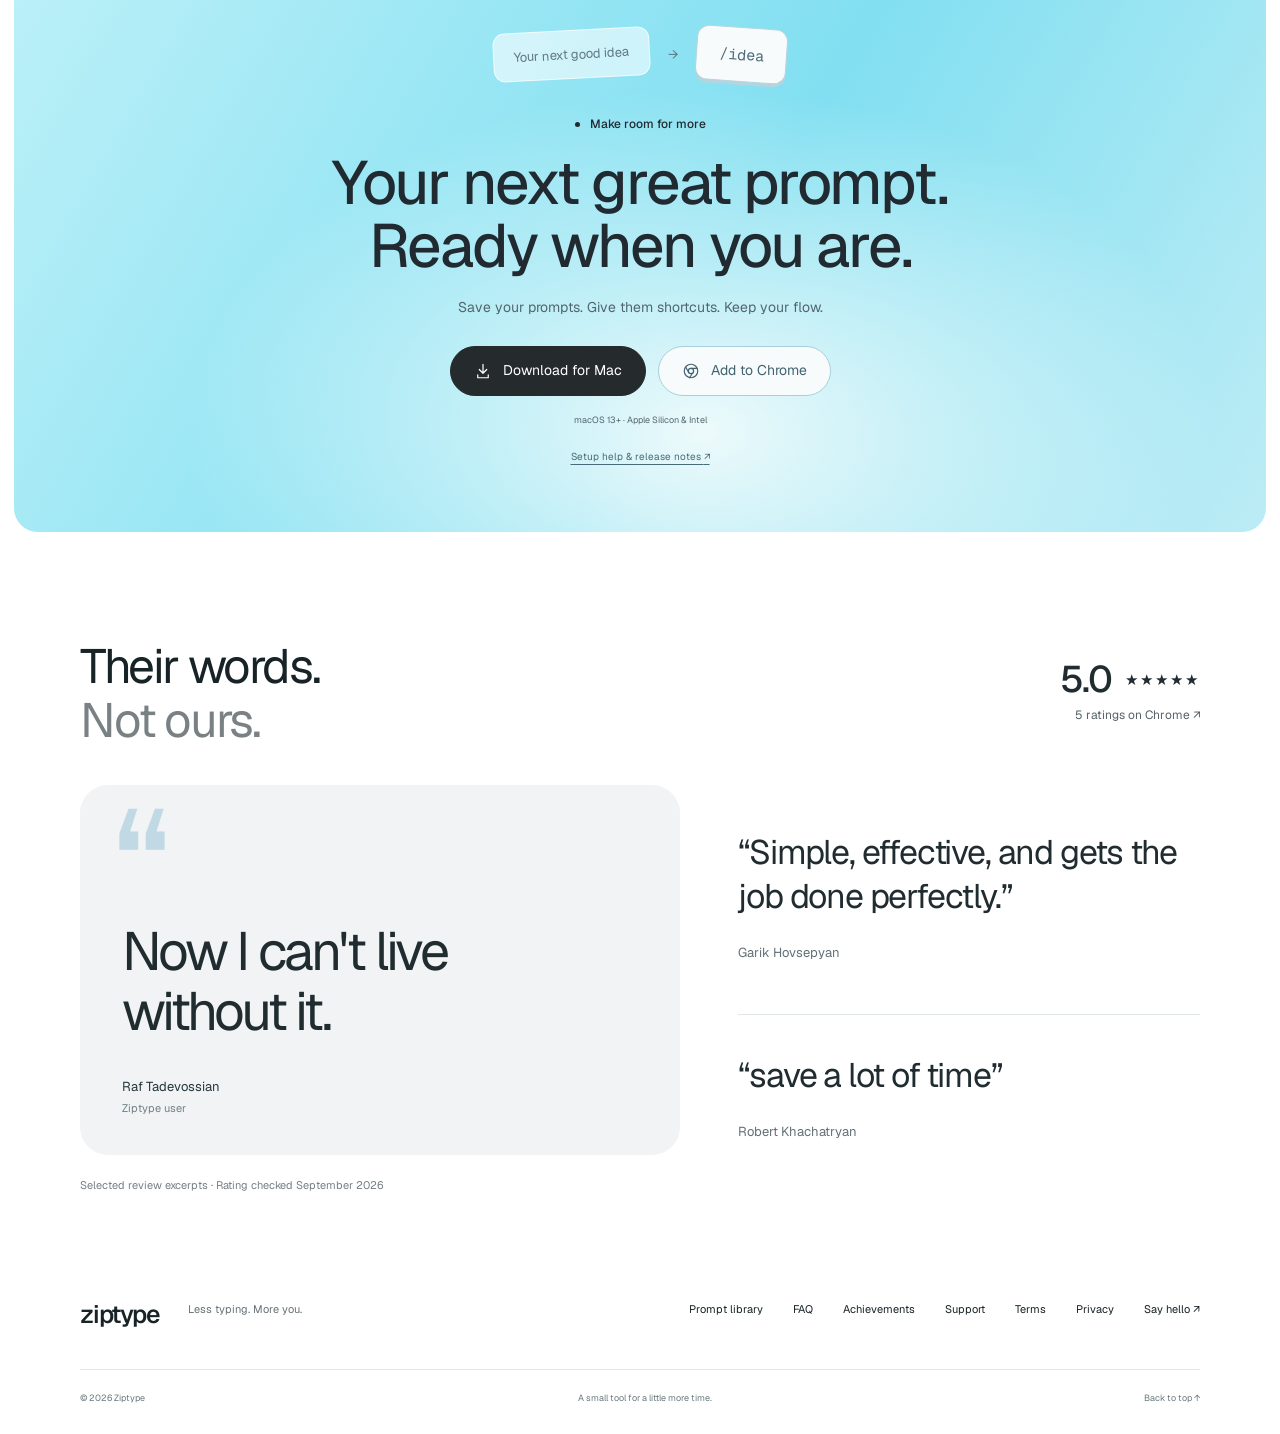
==== commit e0e27737: "Give reviews a standalone editorial section after the CTA" ====
--- a/index.html
+++ b/index.html
@@ -181,14 +181,20 @@
 </div></section>
 
 <section class="download sky" id="download"><div class="closing-shortcut" aria-hidden="true"><span>Your next good idea</span><span>→</span><kbd>/idea</kbd></div><div class="section-label"><span class="small-dot"></span> Make room for more</div><h2>Your next great prompt.<br>Ready when you are.</h2><p>Save your prompts. Give them shortcuts. Keep your flow.</p><div class="download-buttons"><a class="button" href="downloads/Ziptype.dmg" download data-conversion="mac_download"><svg class="icon" viewBox="0 0 24 24" aria-hidden="true"><path d="M12 3v12m-5-5 5 5 5-5M5 17v4h14v-4"/></svg> Download for Mac</a><a class="button button-outline" href="https://chromewebstore.google.com/detail/fdcgeibjbednamedpidnloapalmmkgka" data-conversion="chrome_store"><svg class="icon" viewBox="0 0 24 24" aria-hidden="true"><circle cx="12" cy="12" r="9"/><circle cx="12" cy="12" r="3.5"/><path d="M12 8.5h8M9 14l-4-7m9 8-4 6"/></svg> Add to Chrome</a></div><p class="download-note">macOS 13+ · Apple Silicon &amp; Intel</p><a class="install-help" href="/support">Setup help &amp; release notes <span aria-hidden="true">↗</span></a>
-<section class="reviews" id="reviews" aria-label="Chrome extension reviews">
-<a class="reviews-rating" href="https://chromewebstore.google.com/detail/fdcgeibjbednamedpidnloapalmmkgka/reviews" aria-label="Rated 5 out of 5 from 5 Chrome extension ratings. Read reviews."><span class="review-stars" aria-hidden="true">★★★★★</span><strong>5.0</strong><span>from 5 Chrome ratings ↗</span></a>
+</section>
+<section class="reviews section-wrap" id="reviews" aria-labelledby="reviews-title">
+<div class="reviews-heading">
+<h2 id="reviews-title">Their words.<br><span>Not ours.</span></h2>
+<a class="reviews-rating" href="https://chromewebstore.google.com/detail/fdcgeibjbednamedpidnloapalmmkgka/reviews" aria-label="Rated 5 out of 5 from 5 Chrome extension ratings. Read all reviews."><span class="reviews-score"><strong>5.0</strong><span class="review-stars" aria-hidden="true">★★★★★</span></span><span>5 ratings on Chrome <span aria-hidden="true">↗</span></span></a>
+</div>
 <div class="review-grid">
-<figure class="review-card"><blockquote>“Now I can't live without it.”</blockquote><figcaption>Raf Tadevossian</figcaption></figure>
+<figure class="review-card review-featured"><span class="review-quote-mark" aria-hidden="true">“</span><blockquote>Now I can't live<br class="review-linebreak"> without it.</blockquote><figcaption><span class="review-author">Raf Tadevossian</span><span class="review-caption">Ziptype user</span></figcaption></figure>
+<div class="review-stack">
+<figure class="review-card"><blockquote>“Simple, effective, and gets the job done perfectly.”</blockquote><figcaption>Garik Hovsepyan</figcaption></figure>
 <figure class="review-card"><blockquote>“save a lot of time”</blockquote><figcaption>Robert Khachatryan</figcaption></figure>
-<figure class="review-card"><blockquote>“Simple, effective, and gets the job done perfectly.”</blockquote><figcaption>Garik Hovsepyan</figcaption></figure>
-</div><p class="reviews-source">Selected excerpts · September 2026</p>
-</section>
+</div>
+</div>
+<p class="reviews-source">Selected review excerpts · Rating checked September 2026</p>
 </section>
 </main>
 <footer class="footer section-wrap"><div class="footer-top"><a class="wordmark" href="/">ziptype</a><p>Less typing. More you.</p><nav aria-label="Footer navigation"><a href="/prompts">Prompt library</a><a href="#faq">FAQ</a><a href="#achievements">Achievements</a><a href="/support">Support</a><a href="/terms">Terms</a><a href="https://www.ziptype.app/privacy-policy">Privacy</a><a href="mailto:arman.armaghanyan@gmail.com">Say hello <span aria-hidden="true">↗</span></a></nav></div><div class="footer-bottom"><span>© 2026 Ziptype</span><span>A small tool for a little more time.</span><a href="#main">Back to top ↑</a></div></footer>
--- a/reviews.css
+++ b/reviews.css
@@ -1,11 +1,27 @@
-.download .reviews{max-width:1000px;margin:48px auto 0;padding-top:30px;border-top:1px solid rgb(27 53 62 / 14%);text-align:center}
-.reviews-rating{display:inline-flex;align-items:center;justify-content:center;gap:12px;flex-wrap:wrap;color:#243d46;text-decoration:none;font-size:13px;line-height:1.6;border-radius:6px}
-.reviews-rating:hover{text-decoration:underline;text-underline-offset:4px}
-.reviews-rating:focus-visible{outline:2px solid currentColor;outline-offset:6px}
-.reviews-rating strong{font-size:16px;font-weight:600}.review-stars{font-size:15px;letter-spacing:2px}
-.review-grid{display:grid;grid-template-columns:repeat(3,minmax(0,1fr));gap:34px;margin-top:30px}
-.review-card{margin:0;display:flex;flex-direction:column;align-items:center}
-.review-card blockquote{font-size:clamp(17px,1.6vw,21px);line-height:1.5;letter-spacing:-.025em;margin:0 0 15px;max-width:290px;color:#233a43}
-.review-card figcaption{margin-top:auto;font-size:12px;line-height:1.5;color:#4f6872}
-.reviews .reviews-source{font-size:10px;color:#536f7a;margin:26px 0 0;line-height:1.5}
-@media(max-width:700px){.download .reviews{margin-top:34px;padding-top:25px}.reviews-rating{gap:8px;font-size:12px}.review-grid{grid-template-columns:1fr;gap:26px;margin-top:27px}.review-card blockquote{max-width:330px;font-size:19px;margin-bottom:8px}}
+/* Standalone social proof, deliberately separate from the blue download CTA. */
+.reviews{padding-block:108px 50px}
+.reviews-heading{display:flex;align-items:center;justify-content:space-between;gap:32px;margin-bottom:38px}
+.reviews h2{font-size:clamp(34px,3.8vw,48px);line-height:1.12;letter-spacing:-.05em;font-weight:400}
+.reviews h2 span{color:#7a8185}
+.reviews-rating{display:flex;flex-direction:column;align-items:flex-end;gap:8px;color:#566267;font-size:12px;line-height:1.6;text-decoration:none;border-radius:6px}
+.reviews-score{display:flex;align-items:center;gap:14px;color:#202c30}
+.reviews-score strong{font-size:37px;line-height:1;letter-spacing:-.05em;font-weight:500}
+.review-stars{font-size:15px;letter-spacing:2px}
+.reviews-rating:hover>span:last-child{text-decoration:underline;text-underline-offset:4px}
+.reviews-rating:focus-visible{outline:2px solid #31576a;outline-offset:8px}
+.review-grid{display:grid;grid-template-columns:1.3fr 1fr;gap:58px;align-items:stretch}
+.review-card{margin:0;display:flex;flex-direction:column;min-width:0}
+.review-card blockquote{font-size:clamp(24px,2.65vw,34px);line-height:1.3;letter-spacing:-.035em;margin:0 0 25px;color:#202c30}
+.review-card figcaption{font-size:13px;line-height:1.6;color:#637076}
+.review-featured{position:relative;background:#f1f3f4;border-radius:28px;padding:37px 42px 38px;min-height:370px;overflow:hidden;justify-content:flex-end}
+.review-quote-mark{position:absolute;top:5px;left:33px;font-size:145px;font-weight:500;line-height:1;color:#c0d9e4;user-select:none}
+.review-featured blockquote{position:relative;font-size:clamp(34px,4.2vw,54px);letter-spacing:-.055em;line-height:1.12;margin:68px 0 36px}
+.review-featured figcaption{display:flex;flex-direction:column;gap:2px}
+.review-author{color:#25363e}.review-caption{font-size:11px;color:#738087}
+.review-stack{display:grid;grid-template-rows:1.2fr 1fr;padding-block:16px 4px}
+.review-stack .review-card{justify-content:center}
+.review-stack .review-card+.review-card{border-top:1px solid #e0e5e7;padding-top:30px;margin-top:22px}
+.reviews-source{font-size:11px;color:#758085;margin-top:22px;line-height:1.6}
+@media(max-width:900px){.review-grid{gap:30px;grid-template-columns:1.15fr 1fr}.review-featured{padding:30px;min-height:340px}.review-linebreak{display:none}.review-quote-mark{left:23px}.review-featured blockquote{font-size:42px}}
+@media(max-width:650px){.reviews{padding-block:64px 24px}.reviews-heading{align-items:flex-start;gap:20px;margin-bottom:28px}.reviews h2{font-size:34px}.reviews-rating{font-size:10px;gap:9px;padding-top:5px}.reviews-score{gap:9px;flex-direction:column;align-items:flex-end}.reviews-score strong{font-size:30px}.review-stars{font-size:12px;letter-spacing:1px}.review-grid{grid-template-columns:1fr;gap:28px}.review-featured{min-height:320px;border-radius:22px;padding:30px}.review-featured blockquote{font-size:42px;max-width:330px;margin-bottom:28px}.review-stack{padding:0;grid-template-rows:auto auto;gap:26px}.review-stack .review-card{padding-inline:4px}.review-stack .review-card+.review-card{margin:0;padding-top:26px}.review-card blockquote{font-size:27px;margin-bottom:18px}.review-featured blockquote{font-size:42px}.reviews-source{margin-top:28px;font-size:10px}}
+@media(prefers-reduced-motion:no-preference){.review-featured{transition:background .25s ease}.review-featured:hover{background:#ebf1f4}}
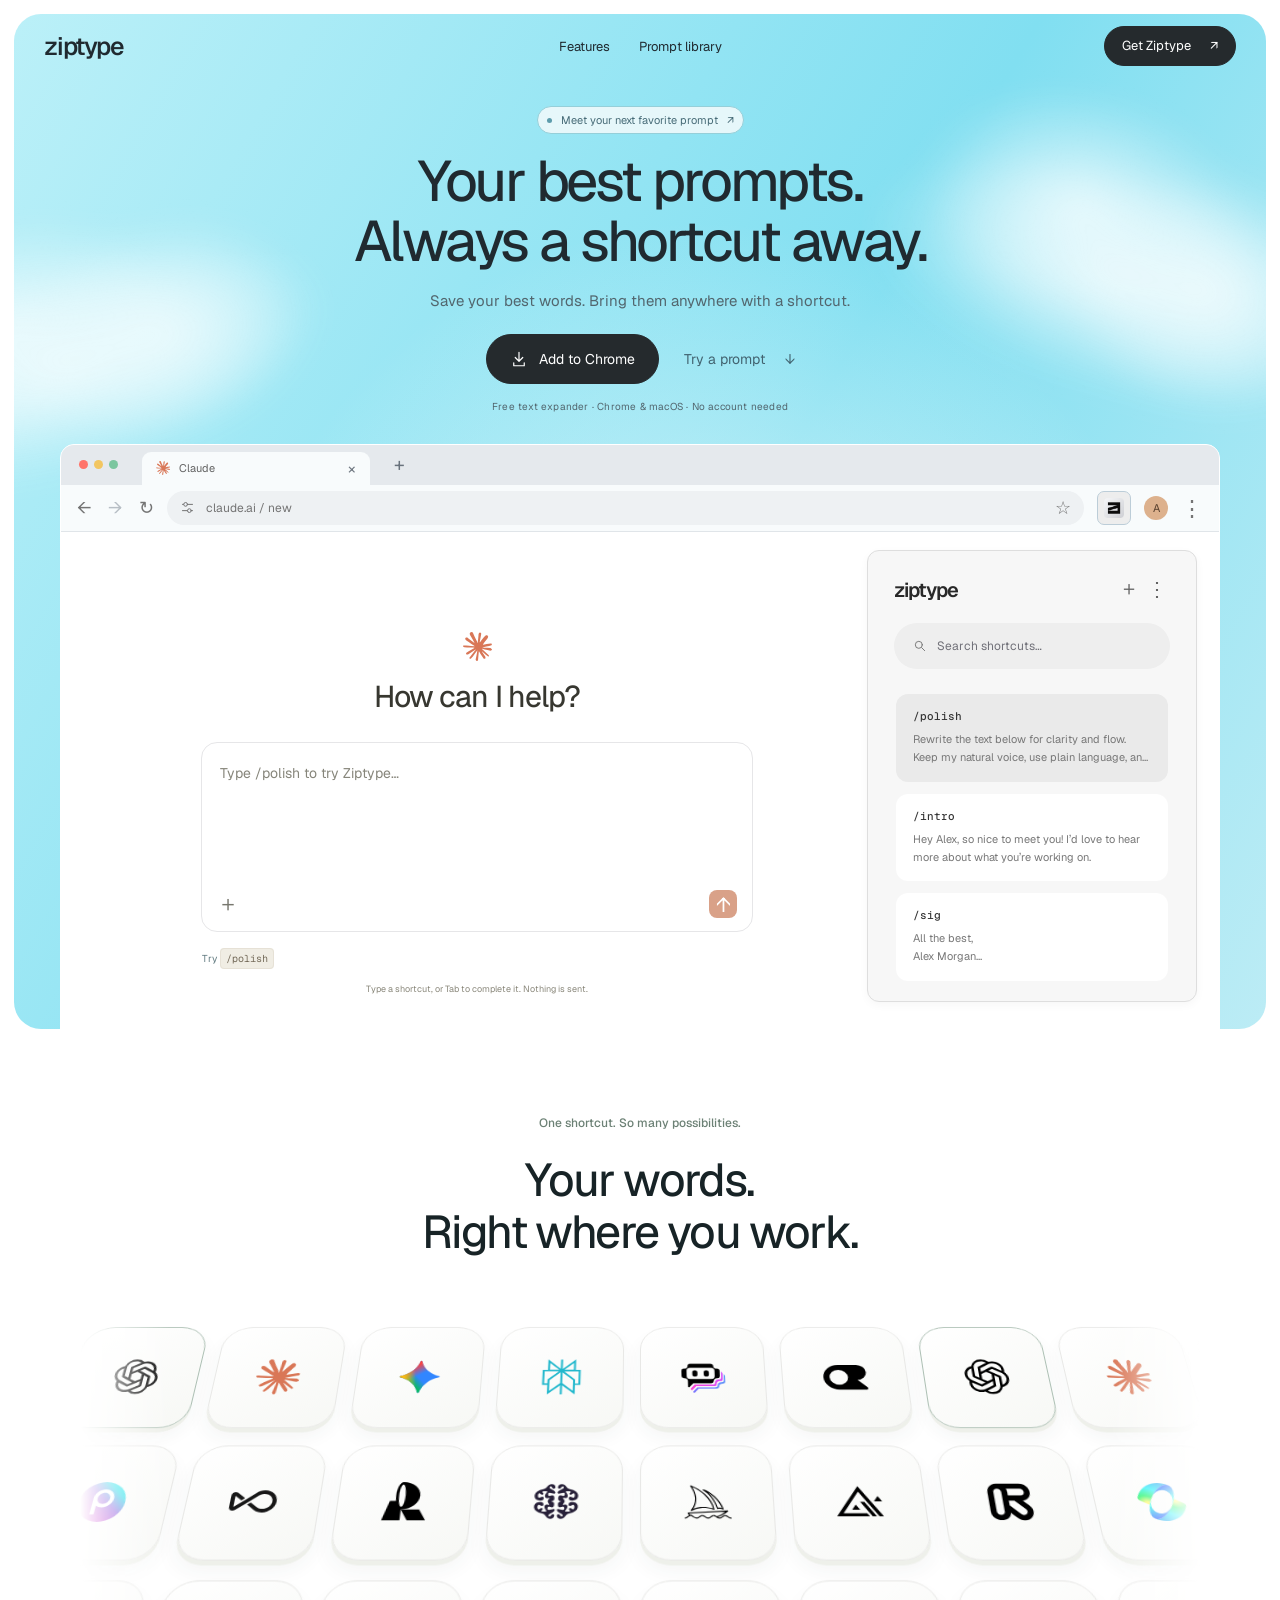
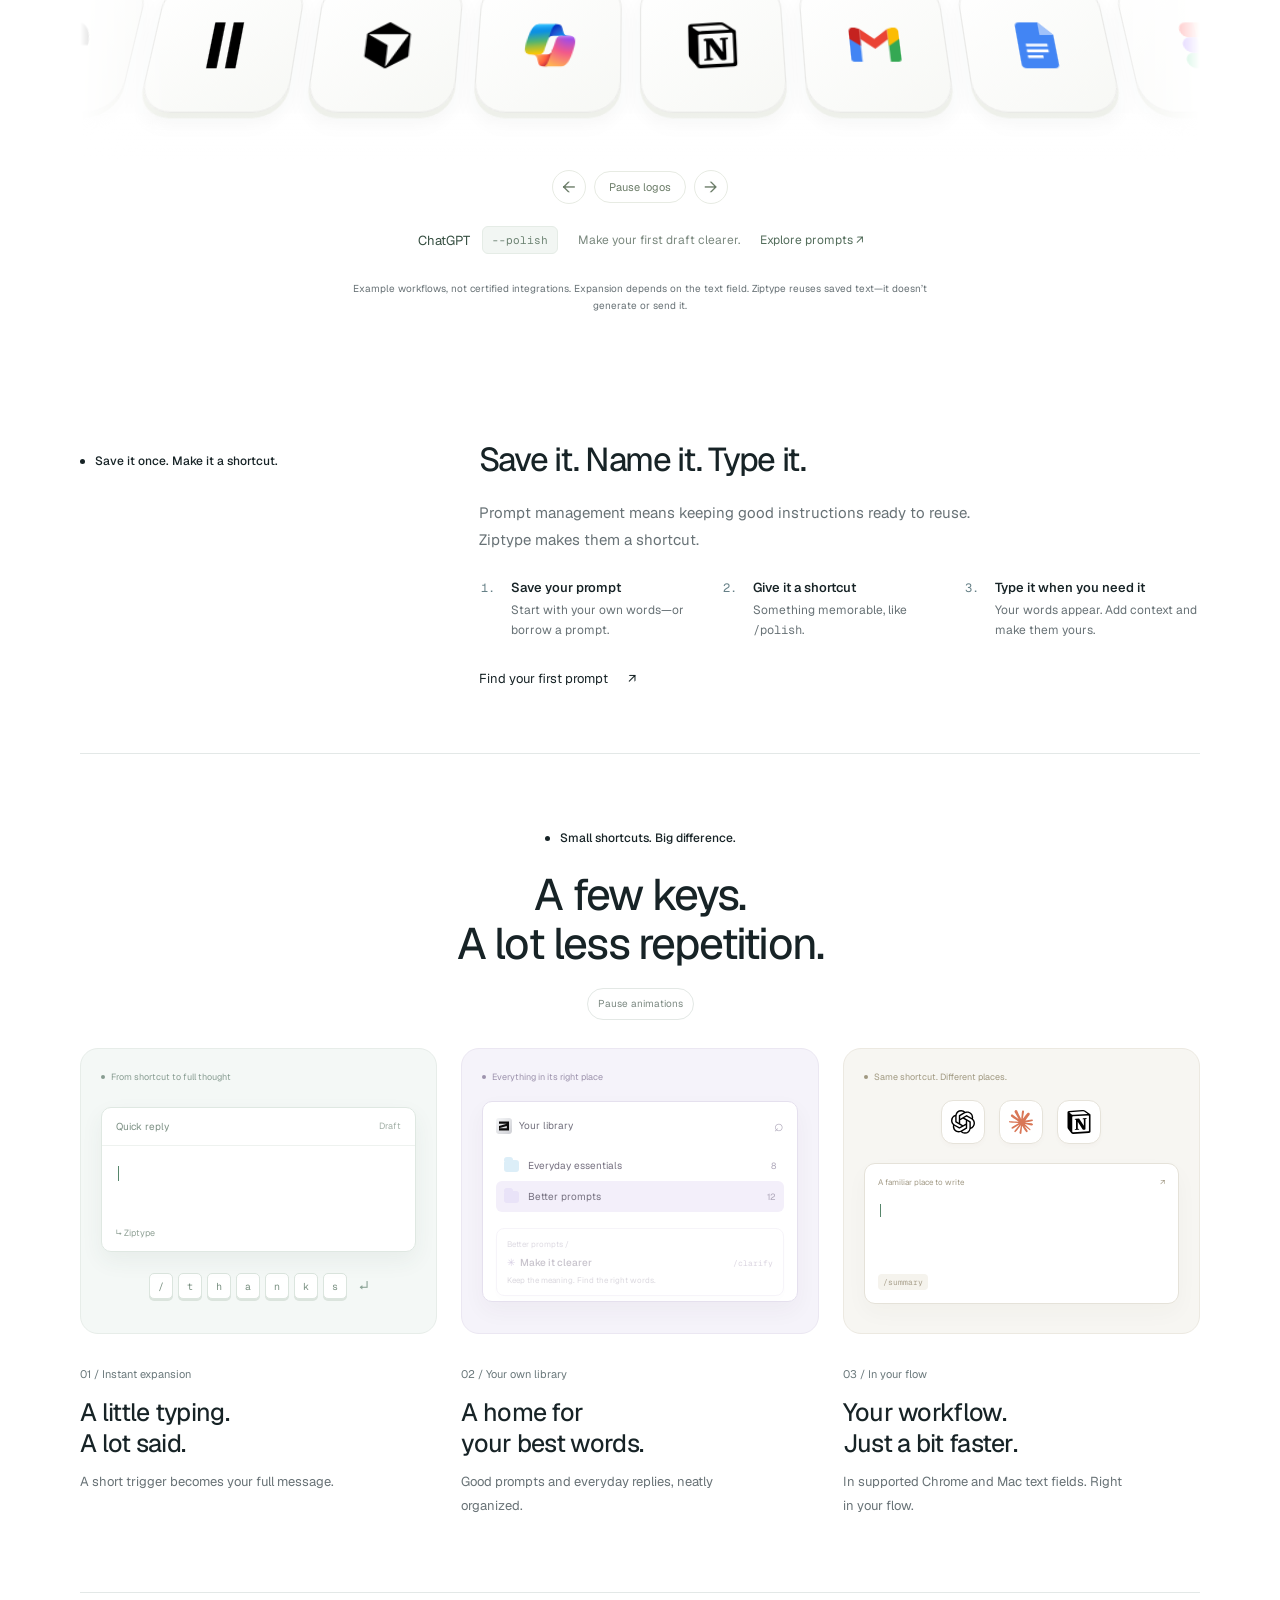
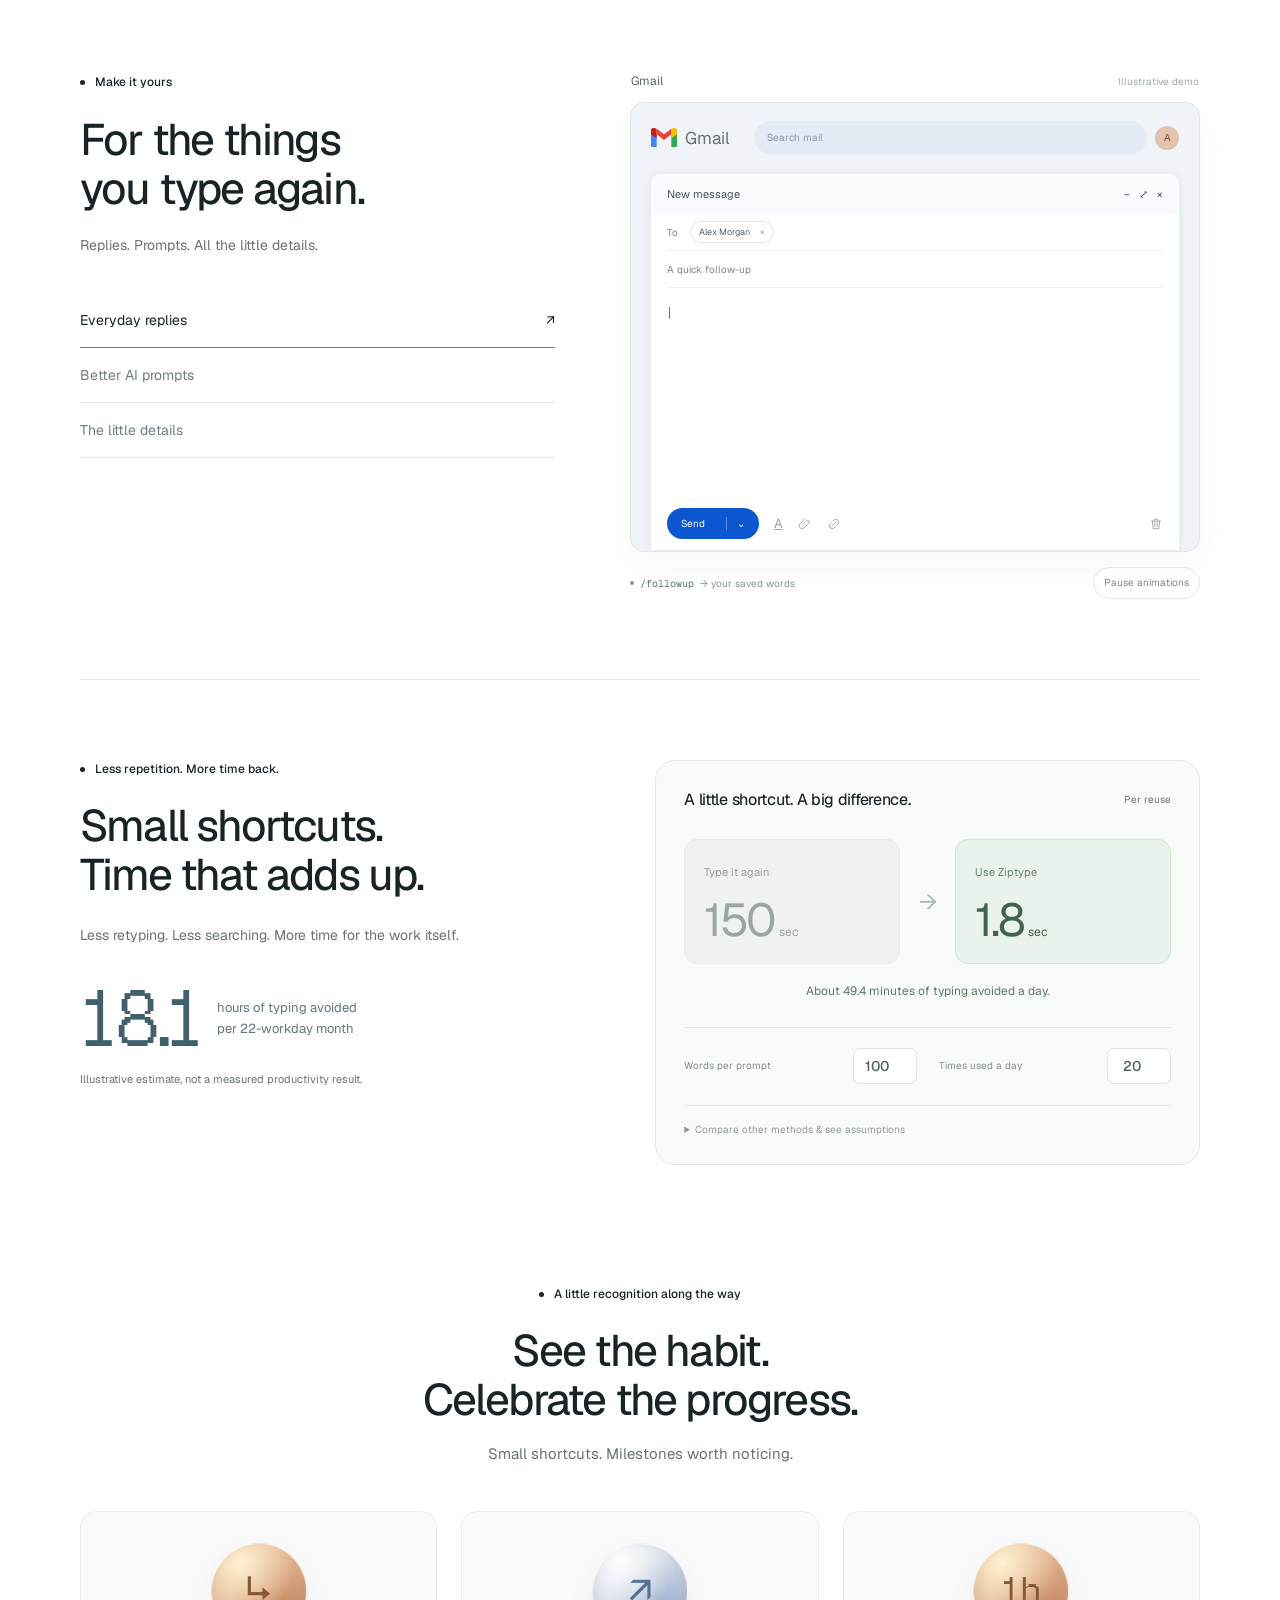
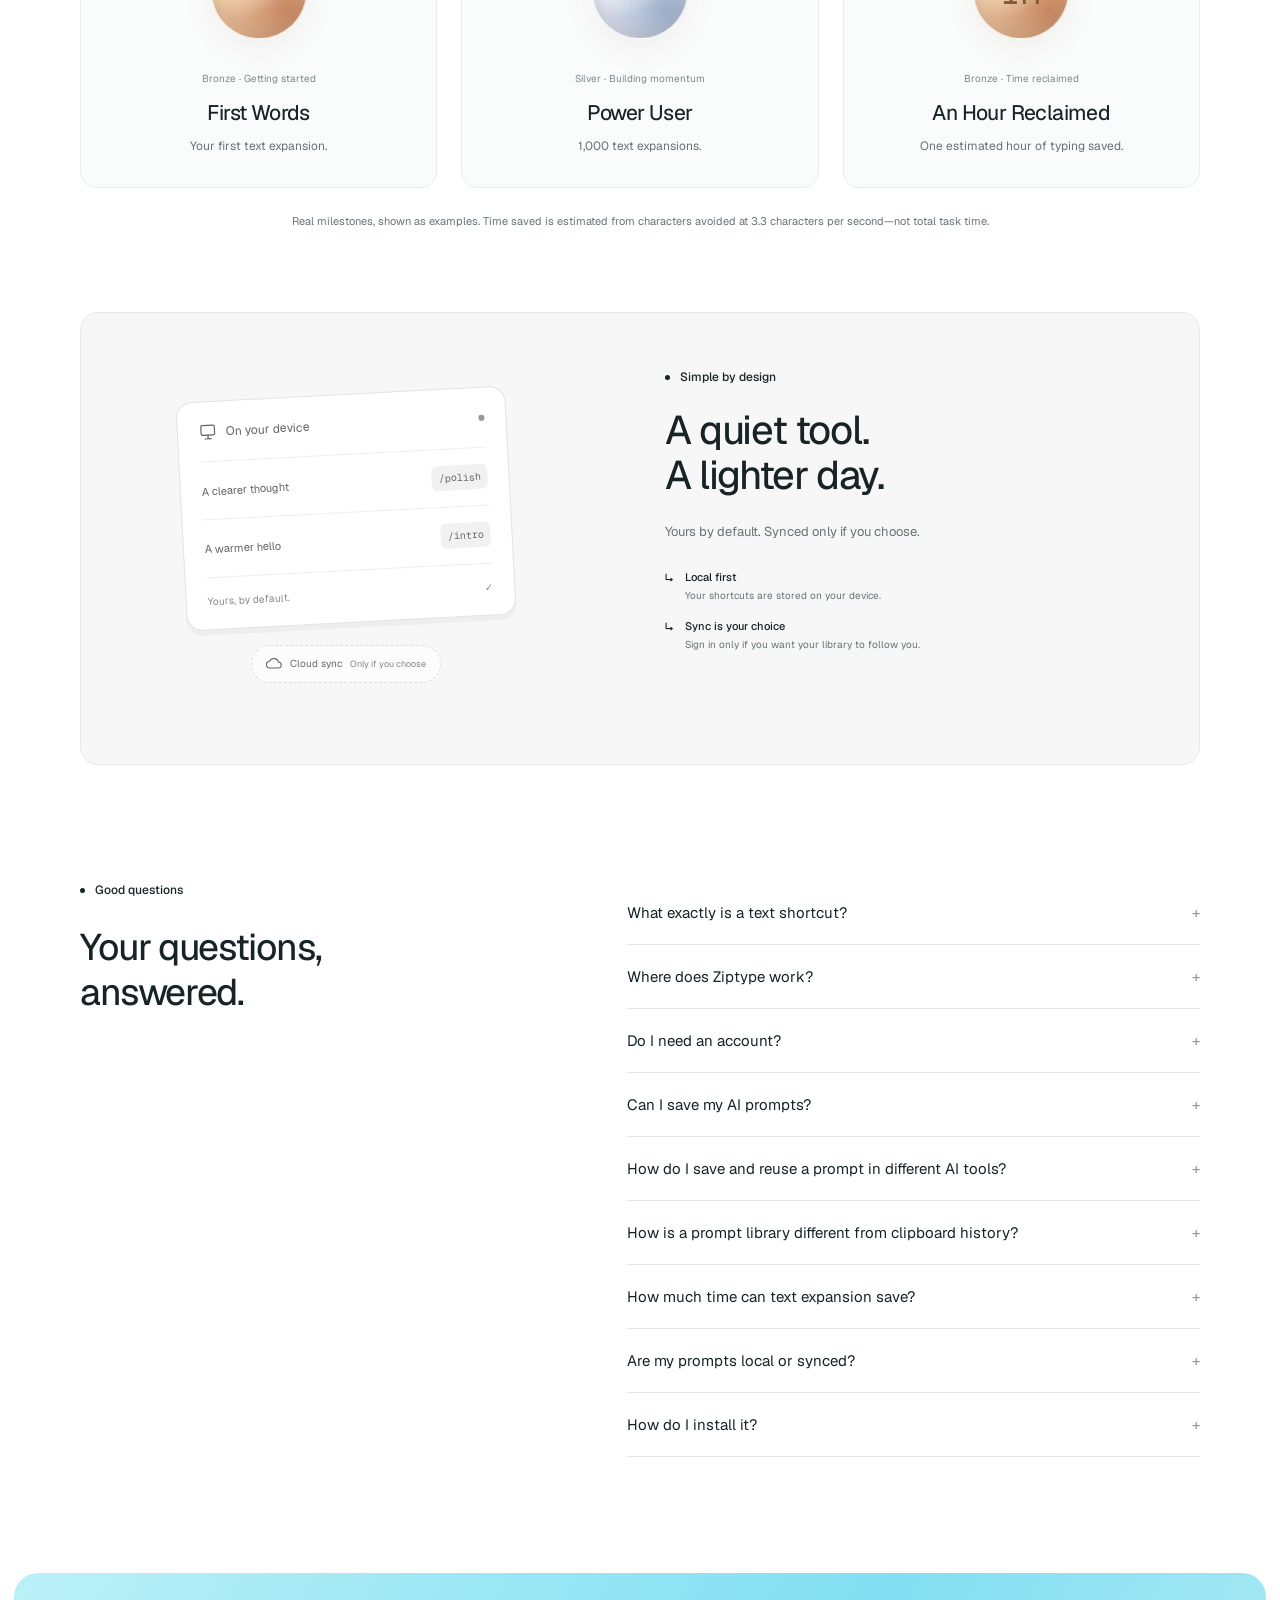
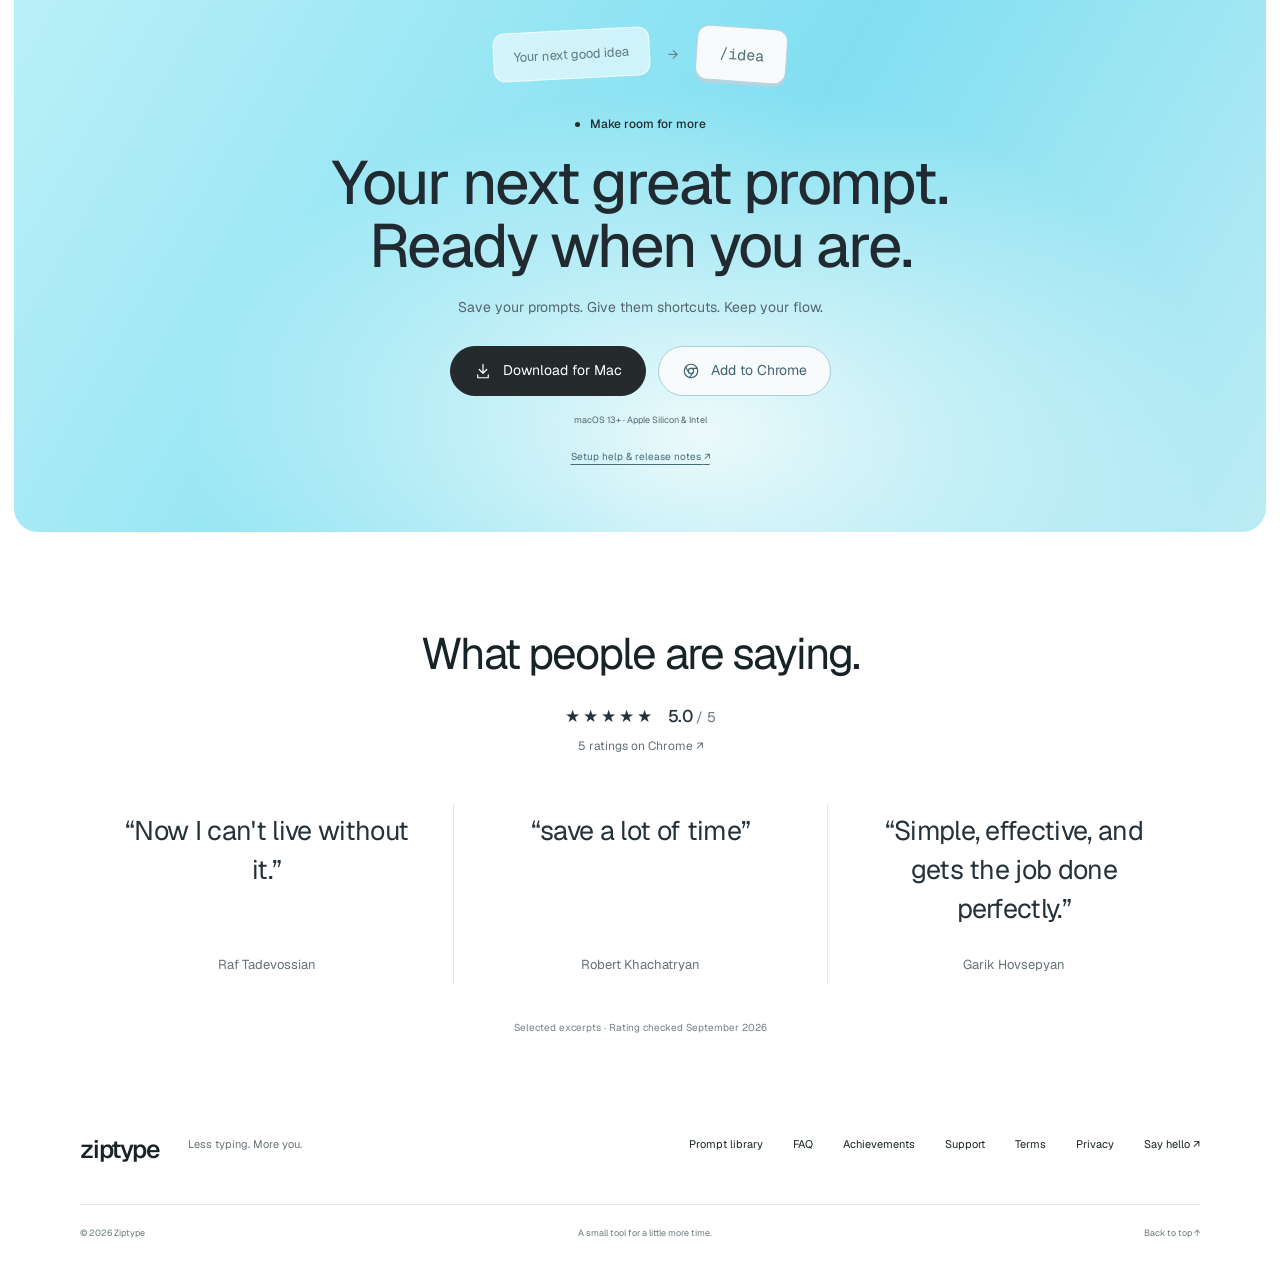
==== commit b97b62ad: "Simplify testimonials to headline rating and equal quotes" ====
--- a/index.html
+++ b/index.html
@@ -184,17 +184,15 @@
 </section>
 <section class="reviews section-wrap" id="reviews" aria-labelledby="reviews-title">
 <div class="reviews-heading">
-<h2 id="reviews-title">Their words.<br><span>Not ours.</span></h2>
-<a class="reviews-rating" href="https://chromewebstore.google.com/detail/fdcgeibjbednamedpidnloapalmmkgka/reviews" aria-label="Rated 5 out of 5 from 5 Chrome extension ratings. Read all reviews."><span class="reviews-score"><strong>5.0</strong><span class="review-stars" aria-hidden="true">★★★★★</span></span><span>5 ratings on Chrome <span aria-hidden="true">↗</span></span></a>
+<h2 id="reviews-title">What people are saying.</h2>
+<a class="reviews-rating" href="https://chromewebstore.google.com/detail/fdcgeibjbednamedpidnloapalmmkgka/reviews" aria-label="Rated 5 out of 5 from 5 Chrome extension ratings. Read all reviews."><span class="reviews-score"><span class="review-stars" aria-hidden="true">★★★★★</span><strong>5.0 <span>/ 5</span></strong></span><span>5 ratings on Chrome <span aria-hidden="true">↗</span></span></a>
 </div>
 <div class="review-grid">
-<figure class="review-card review-featured"><span class="review-quote-mark" aria-hidden="true">“</span><blockquote>Now I can't live<br class="review-linebreak"> without it.</blockquote><figcaption><span class="review-author">Raf Tadevossian</span><span class="review-caption">Ziptype user</span></figcaption></figure>
-<div class="review-stack">
+<figure class="review-card"><blockquote>“Now I can't live without it.”</blockquote><figcaption>Raf Tadevossian</figcaption></figure>
+<figure class="review-card"><blockquote>“save a lot of time”</blockquote><figcaption>Robert Khachatryan</figcaption></figure>
 <figure class="review-card"><blockquote>“Simple, effective, and gets the job done perfectly.”</blockquote><figcaption>Garik Hovsepyan</figcaption></figure>
-<figure class="review-card"><blockquote>“save a lot of time”</blockquote><figcaption>Robert Khachatryan</figcaption></figure>
 </div>
-</div>
-<p class="reviews-source">Selected review excerpts · Rating checked September 2026</p>
+<p class="reviews-source">Selected excerpts · Rating checked September 2026</p>
 </section>
 </main>
 <footer class="footer section-wrap"><div class="footer-top"><a class="wordmark" href="/">ziptype</a><p>Less typing. More you.</p><nav aria-label="Footer navigation"><a href="/prompts">Prompt library</a><a href="#faq">FAQ</a><a href="#achievements">Achievements</a><a href="/support">Support</a><a href="/terms">Terms</a><a href="https://www.ziptype.app/privacy-policy">Privacy</a><a href="mailto:arman.armaghanyan@gmail.com">Say hello <span aria-hidden="true">↗</span></a></nav></div><div class="footer-bottom"><span>© 2026 Ziptype</span><span>A small tool for a little more time.</span><a href="#main">Back to top ↑</a></div></footer>
--- a/reviews.css
+++ b/reviews.css
@@ -1,27 +1,19 @@
-/* Standalone social proof, deliberately separate from the blue download CTA. */
-.reviews{padding-block:108px 50px}
-.reviews-heading{display:flex;align-items:center;justify-content:space-between;gap:32px;margin-bottom:38px}
-.reviews h2{font-size:clamp(34px,3.8vw,48px);line-height:1.12;letter-spacing:-.05em;font-weight:400}
-.reviews h2 span{color:#7a8185}
-.reviews-rating{display:flex;flex-direction:column;align-items:flex-end;gap:8px;color:#566267;font-size:12px;line-height:1.6;text-decoration:none;border-radius:6px}
-.reviews-score{display:flex;align-items:center;gap:14px;color:#202c30}
-.reviews-score strong{font-size:37px;line-height:1;letter-spacing:-.05em;font-weight:500}
-.review-stars{font-size:15px;letter-spacing:2px}
+/* One headline, one rating, three equally weighted quotes. */
+.reviews{padding-block:96px 44px;text-align:center}
+.reviews-heading{margin-bottom:48px}
+.reviews h2{font-size:clamp(30px,3.6vw,44px);line-height:1.2;letter-spacing:-.045em;font-weight:400}
+.reviews-rating{display:inline-flex;flex-direction:column;align-items:center;gap:7px;margin-top:22px;font-size:12px;line-height:1.6;color:#637076;text-decoration:none;border-radius:6px}
+.reviews-score{display:flex;align-items:center;gap:13px;color:#243239}
+.reviews-score strong{font-size:17px;font-weight:500;letter-spacing:-.02em}
+.reviews-score strong span{font-size:14px;font-weight:400;color:#69767c}
+.review-stars{font-size:17px;letter-spacing:3px}
 .reviews-rating:hover>span:last-child{text-decoration:underline;text-underline-offset:4px}
 .reviews-rating:focus-visible{outline:2px solid #31576a;outline-offset:8px}
-.review-grid{display:grid;grid-template-columns:1.3fr 1fr;gap:58px;align-items:stretch}
-.review-card{margin:0;display:flex;flex-direction:column;min-width:0}
-.review-card blockquote{font-size:clamp(24px,2.65vw,34px);line-height:1.3;letter-spacing:-.035em;margin:0 0 25px;color:#202c30}
-.review-card figcaption{font-size:13px;line-height:1.6;color:#637076}
-.review-featured{position:relative;background:#f1f3f4;border-radius:28px;padding:37px 42px 38px;min-height:370px;overflow:hidden;justify-content:flex-end}
-.review-quote-mark{position:absolute;top:5px;left:33px;font-size:145px;font-weight:500;line-height:1;color:#c0d9e4;user-select:none}
-.review-featured blockquote{position:relative;font-size:clamp(34px,4.2vw,54px);letter-spacing:-.055em;line-height:1.12;margin:68px 0 36px}
-.review-featured figcaption{display:flex;flex-direction:column;gap:2px}
-.review-author{color:#25363e}.review-caption{font-size:11px;color:#738087}
-.review-stack{display:grid;grid-template-rows:1.2fr 1fr;padding-block:16px 4px}
-.review-stack .review-card{justify-content:center}
-.review-stack .review-card+.review-card{border-top:1px solid #e0e5e7;padding-top:30px;margin-top:22px}
-.reviews-source{font-size:11px;color:#758085;margin-top:22px;line-height:1.6}
-@media(max-width:900px){.review-grid{gap:30px;grid-template-columns:1.15fr 1fr}.review-featured{padding:30px;min-height:340px}.review-linebreak{display:none}.review-quote-mark{left:23px}.review-featured blockquote{font-size:42px}}
-@media(max-width:650px){.reviews{padding-block:64px 24px}.reviews-heading{align-items:flex-start;gap:20px;margin-bottom:28px}.reviews h2{font-size:34px}.reviews-rating{font-size:10px;gap:9px;padding-top:5px}.reviews-score{gap:9px;flex-direction:column;align-items:flex-end}.reviews-score strong{font-size:30px}.review-stars{font-size:12px;letter-spacing:1px}.review-grid{grid-template-columns:1fr;gap:28px}.review-featured{min-height:320px;border-radius:22px;padding:30px}.review-featured blockquote{font-size:42px;max-width:330px;margin-bottom:28px}.review-stack{padding:0;grid-template-rows:auto auto;gap:26px}.review-stack .review-card{padding-inline:4px}.review-stack .review-card+.review-card{margin:0;padding-top:26px}.review-card blockquote{font-size:27px;margin-bottom:18px}.review-featured blockquote{font-size:42px}.reviews-source{margin-top:28px;font-size:10px}}
-@media(prefers-reduced-motion:no-preference){.review-featured{transition:background .25s ease}.review-featured:hover{background:#ebf1f4}}
+.review-grid{display:grid;grid-template-columns:repeat(3,minmax(0,1fr))}
+.review-card{margin:0;min-width:0;padding:8px 30px;display:flex;flex-direction:column;align-items:center}
+.review-card+.review-card{border-left:1px solid #e4e8ea}
+.review-card blockquote{font-size:clamp(21px,2.1vw,27px);line-height:1.45;letter-spacing:-.025em;margin:0 0 26px;max-width:320px;color:#263239}
+.review-card figcaption{margin-top:auto;font-size:13px;line-height:1.6;color:#657278}
+.reviews-source{font-size:10px;line-height:1.6;color:#758085;margin-top:36px}
+@media(max-width:900px){.review-card{padding-inline:20px}}
+@media(max-width:650px){.reviews{padding-block:64px 24px}.reviews-heading{margin-bottom:32px}.reviews h2{font-size:32px}.reviews-rating{margin-top:18px}.review-grid{grid-template-columns:1fr;gap:0}.review-card{padding:26px 8px}.review-card:first-child{padding-top:0}.review-card+.review-card{border-left:0;border-top:1px solid #e4e8ea}.review-card blockquote{font-size:25px;margin-bottom:15px}.reviews-source{margin-top:14px}}
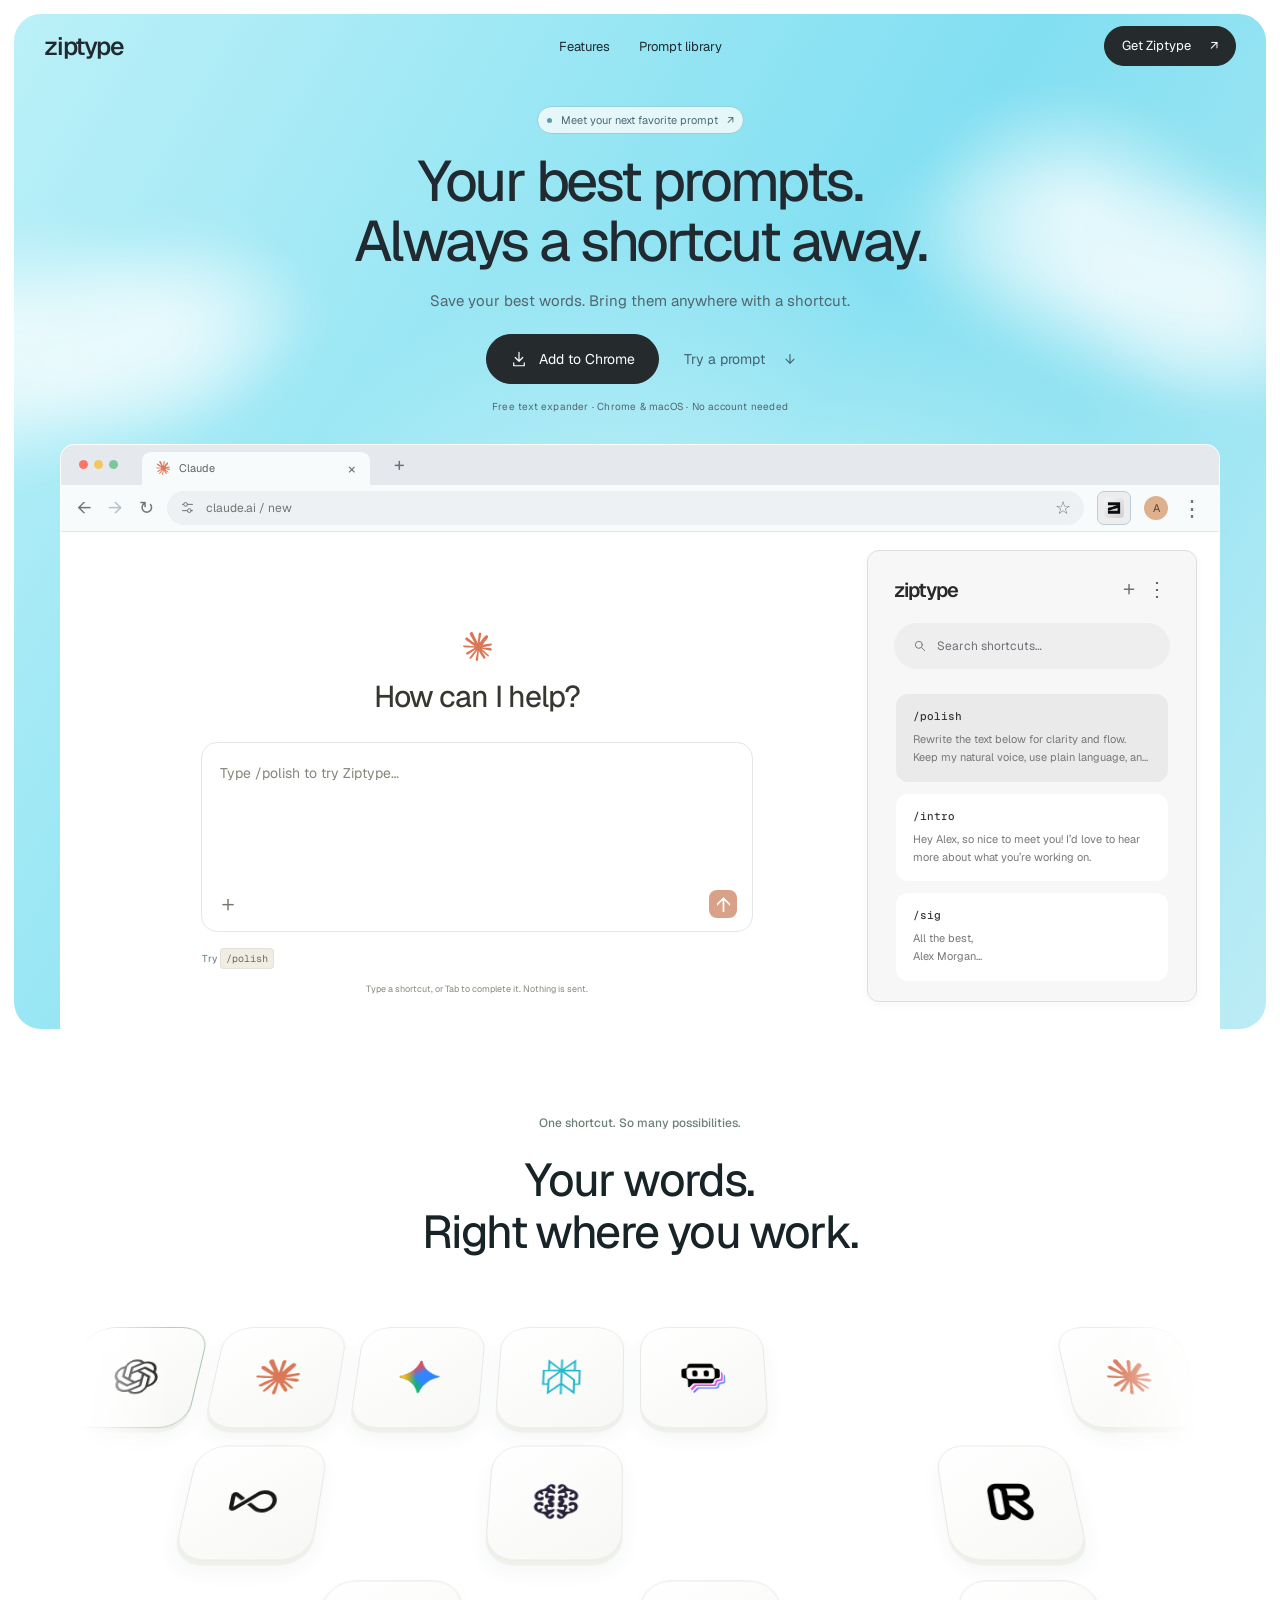
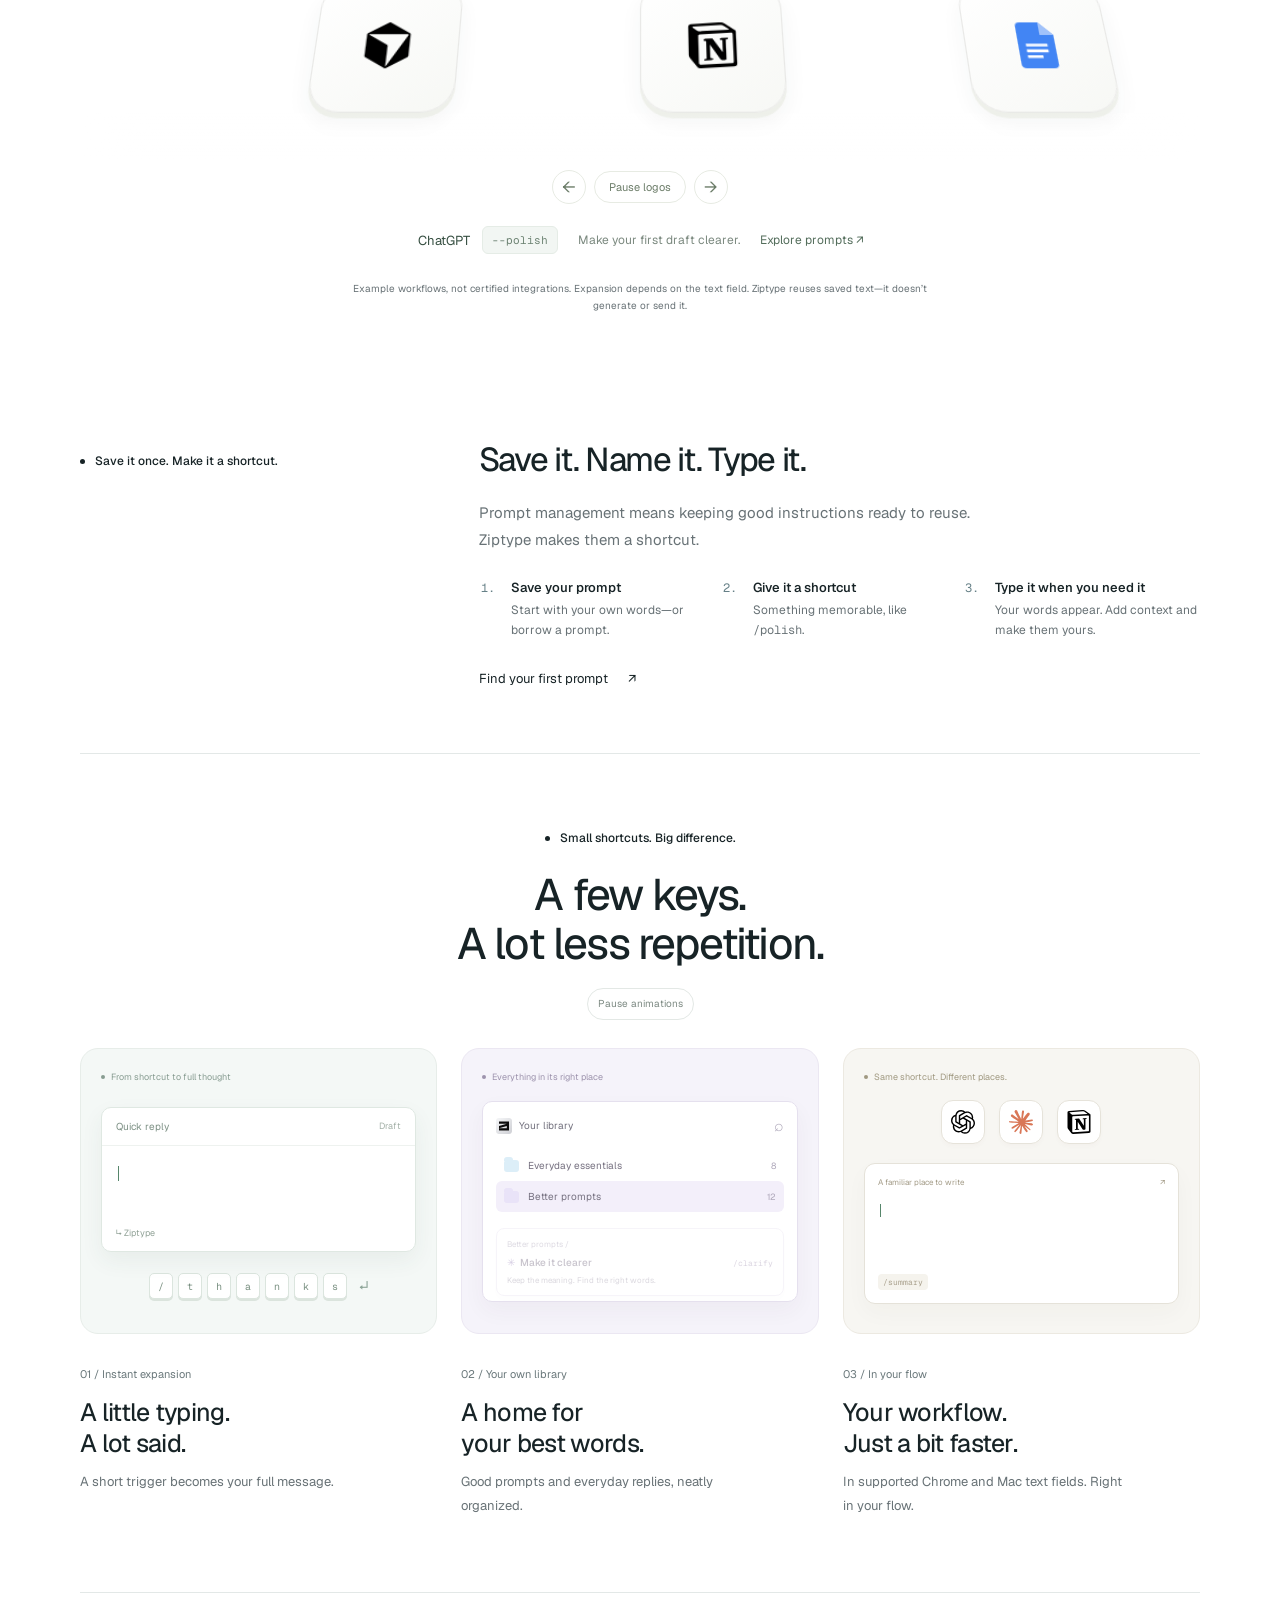
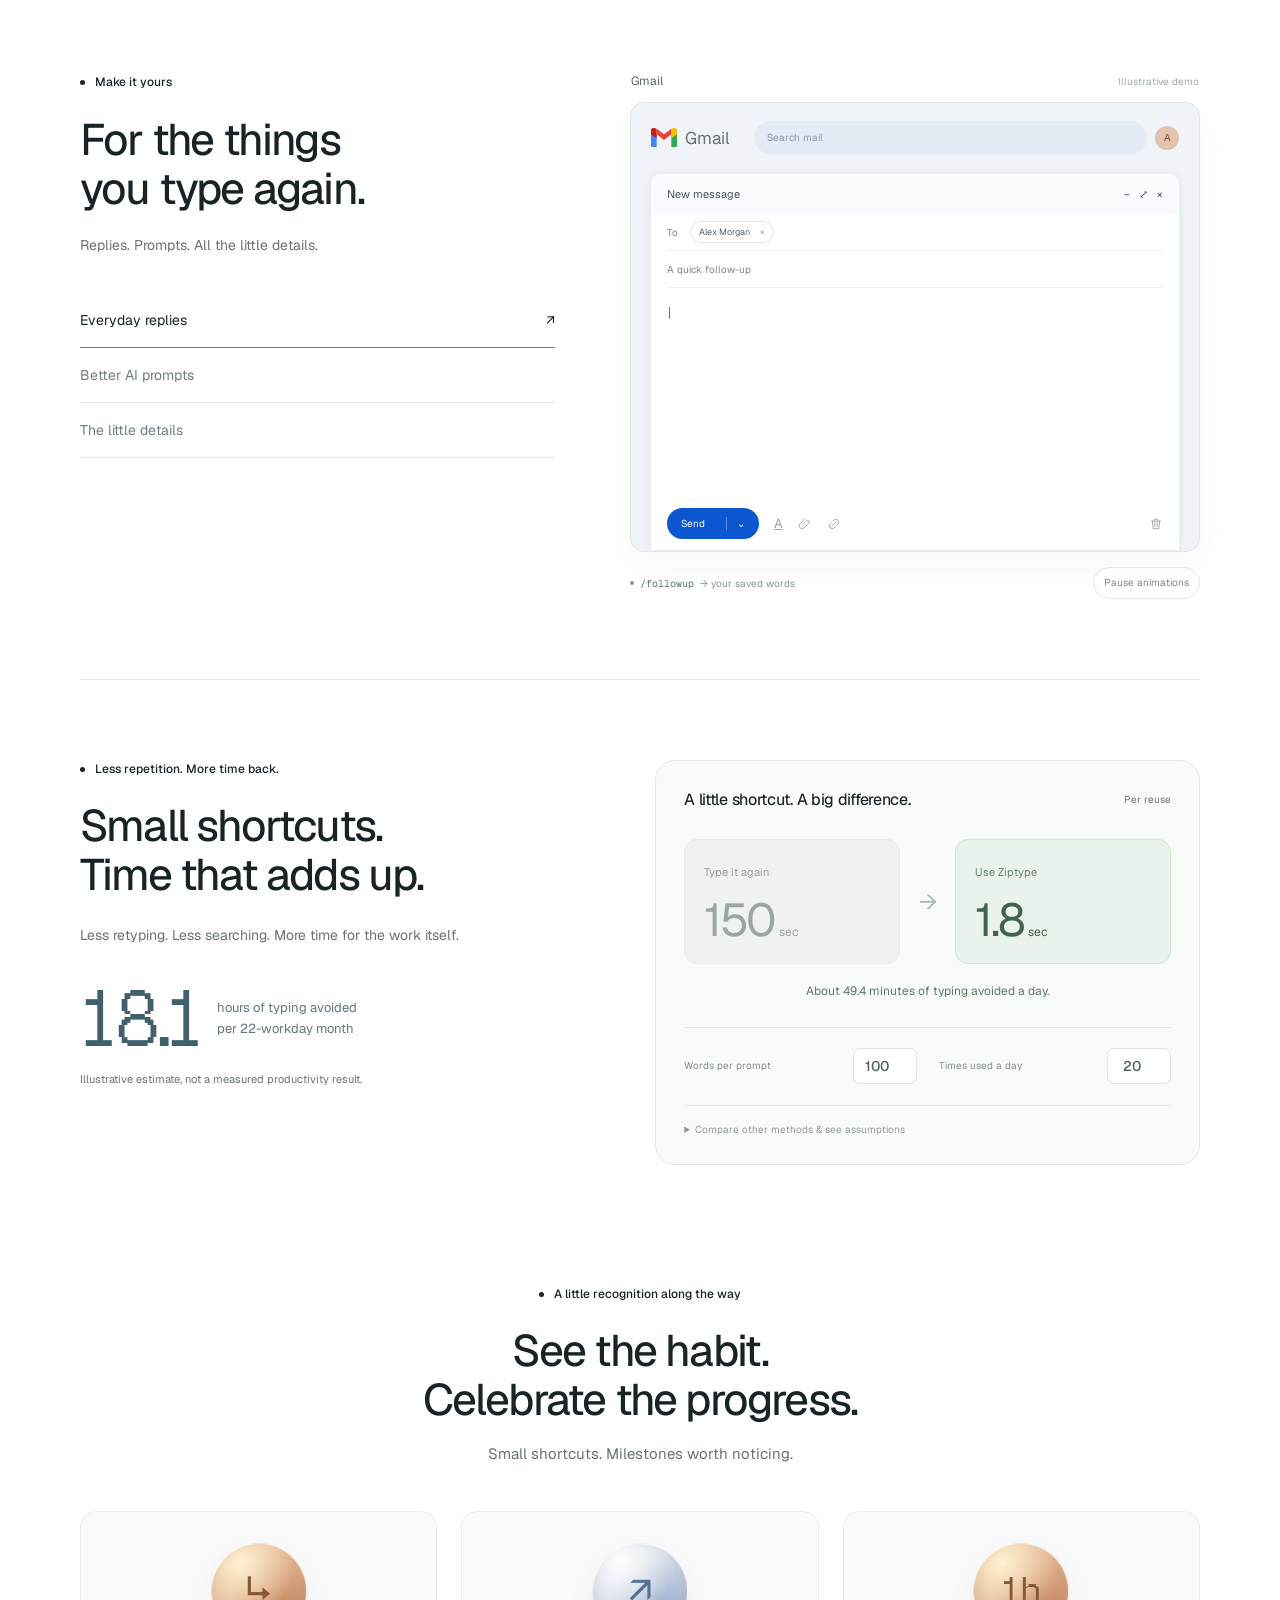
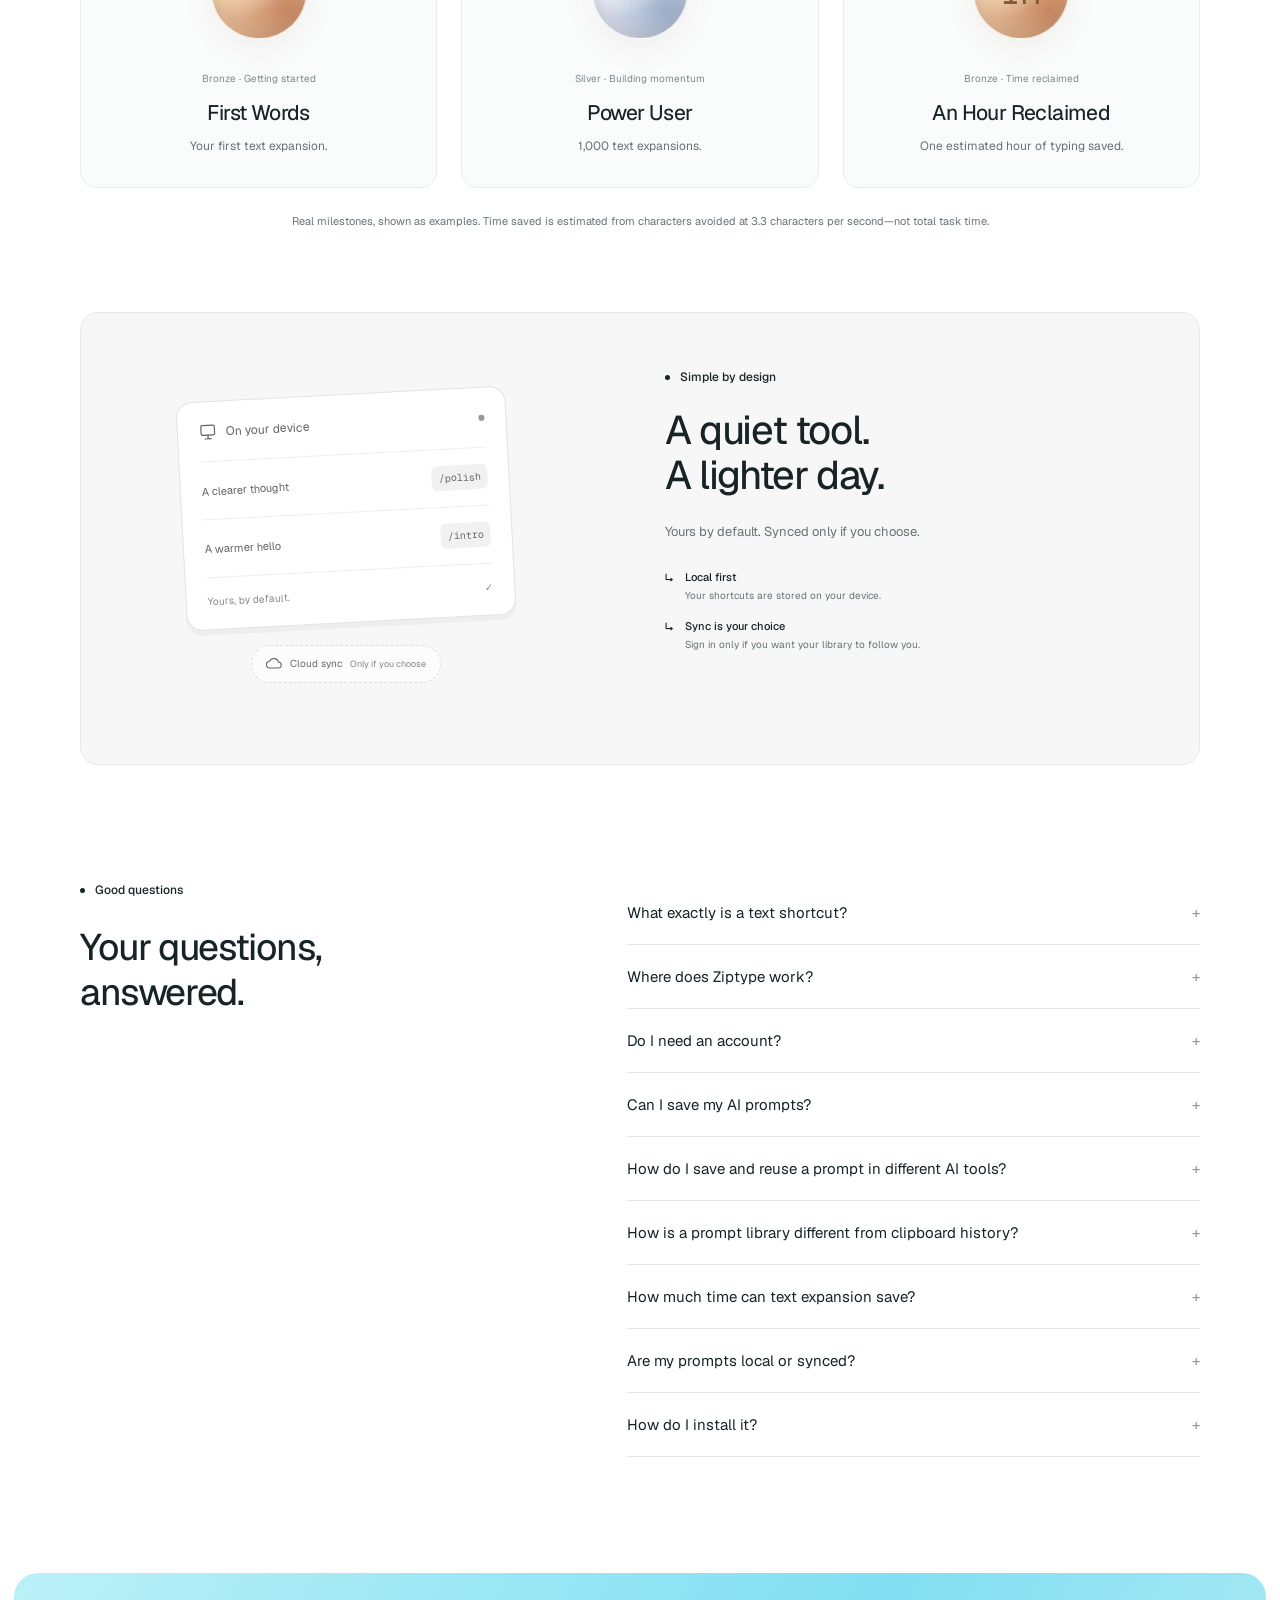
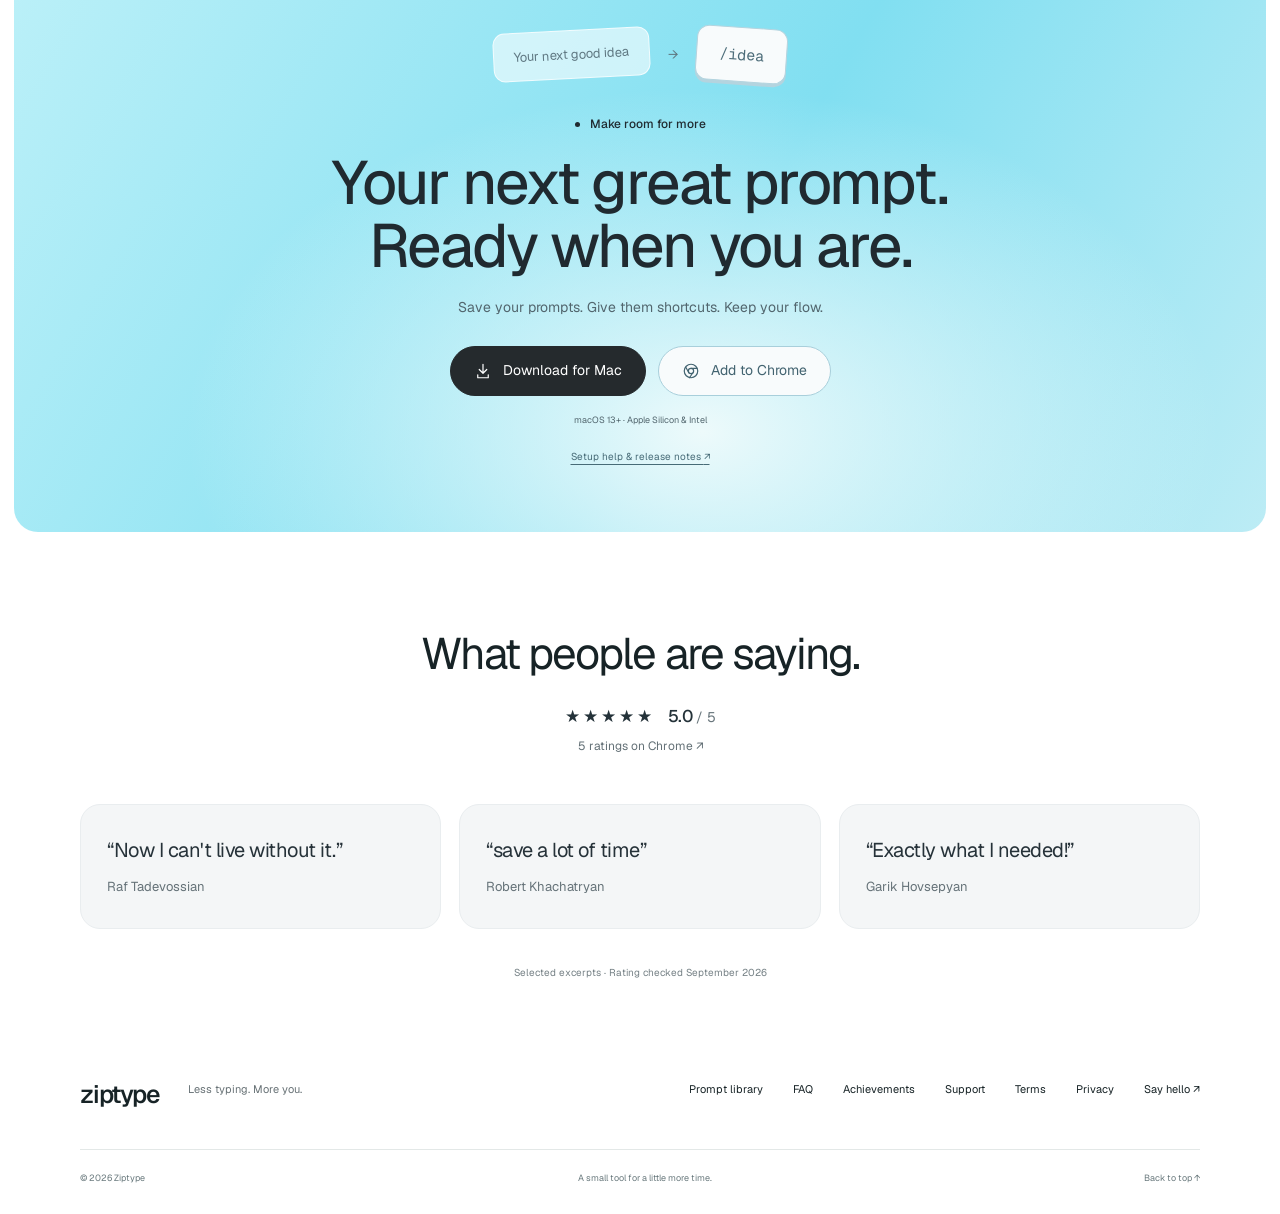
==== commit bb0db4e1: "Use compact matching testimonial cards with close author spacing" ====
--- a/index.html
+++ b/index.html
@@ -190,7 +190,7 @@
 <div class="review-grid">
 <figure class="review-card"><blockquote>“Now I can't live without it.”</blockquote><figcaption>Raf Tadevossian</figcaption></figure>
 <figure class="review-card"><blockquote>“save a lot of time”</blockquote><figcaption>Robert Khachatryan</figcaption></figure>
-<figure class="review-card"><blockquote>“Simple, effective, and gets the job done perfectly.”</blockquote><figcaption>Garik Hovsepyan</figcaption></figure>
+<figure class="review-card"><blockquote>“Exactly what I needed!”</blockquote><figcaption>Garik Hovsepyan</figcaption></figure>
 </div>
 <p class="reviews-source">Selected excerpts · Rating checked September 2026</p>
 </section>
--- a/reviews.css
+++ b/reviews.css
@@ -9,11 +9,10 @@
 .review-stars{font-size:17px;letter-spacing:3px}
 .reviews-rating:hover>span:last-child{text-decoration:underline;text-underline-offset:4px}
 .reviews-rating:focus-visible{outline:2px solid #31576a;outline-offset:8px}
-.review-grid{display:grid;grid-template-columns:repeat(3,minmax(0,1fr))}
-.review-card{margin:0;min-width:0;padding:8px 30px;display:flex;flex-direction:column;align-items:center}
-.review-card+.review-card{border-left:1px solid #e4e8ea}
-.review-card blockquote{font-size:clamp(21px,2.1vw,27px);line-height:1.45;letter-spacing:-.025em;margin:0 0 26px;max-width:320px;color:#263239}
-.review-card figcaption{margin-top:auto;font-size:13px;line-height:1.6;color:#657278}
+.review-grid{display:grid;grid-template-columns:repeat(3,minmax(0,1fr));gap:18px}
+.review-card{margin:0;min-width:0;padding:30px 26px;background:#f4f6f7;border:1px solid #e9edef;border-radius:20px;text-align:left}
+.review-card blockquote{font-size:20px;line-height:1.5;letter-spacing:-.025em;margin:0;color:#263239;text-wrap:balance}
+.review-card figcaption{margin-top:12px;font-size:13px;line-height:1.6;color:#657278}
 .reviews-source{font-size:10px;line-height:1.6;color:#758085;margin-top:36px}
-@media(max-width:900px){.review-card{padding-inline:20px}}
-@media(max-width:650px){.reviews{padding-block:64px 24px}.reviews-heading{margin-bottom:32px}.reviews h2{font-size:32px}.reviews-rating{margin-top:18px}.review-grid{grid-template-columns:1fr;gap:0}.review-card{padding:26px 8px}.review-card:first-child{padding-top:0}.review-card+.review-card{border-left:0;border-top:1px solid #e4e8ea}.review-card blockquote{font-size:25px;margin-bottom:15px}.reviews-source{margin-top:14px}}
+@media(max-width:900px){.review-grid{grid-template-columns:1fr;max-width:560px;margin-inline:auto;gap:14px}}
+@media(max-width:650px){.reviews{padding-block:64px 24px}.reviews-heading{margin-bottom:32px}.reviews h2{font-size:32px}.reviews-rating{margin-top:18px}.review-card{padding:26px 24px;border-radius:18px}.reviews-source{margin-top:22px}}
